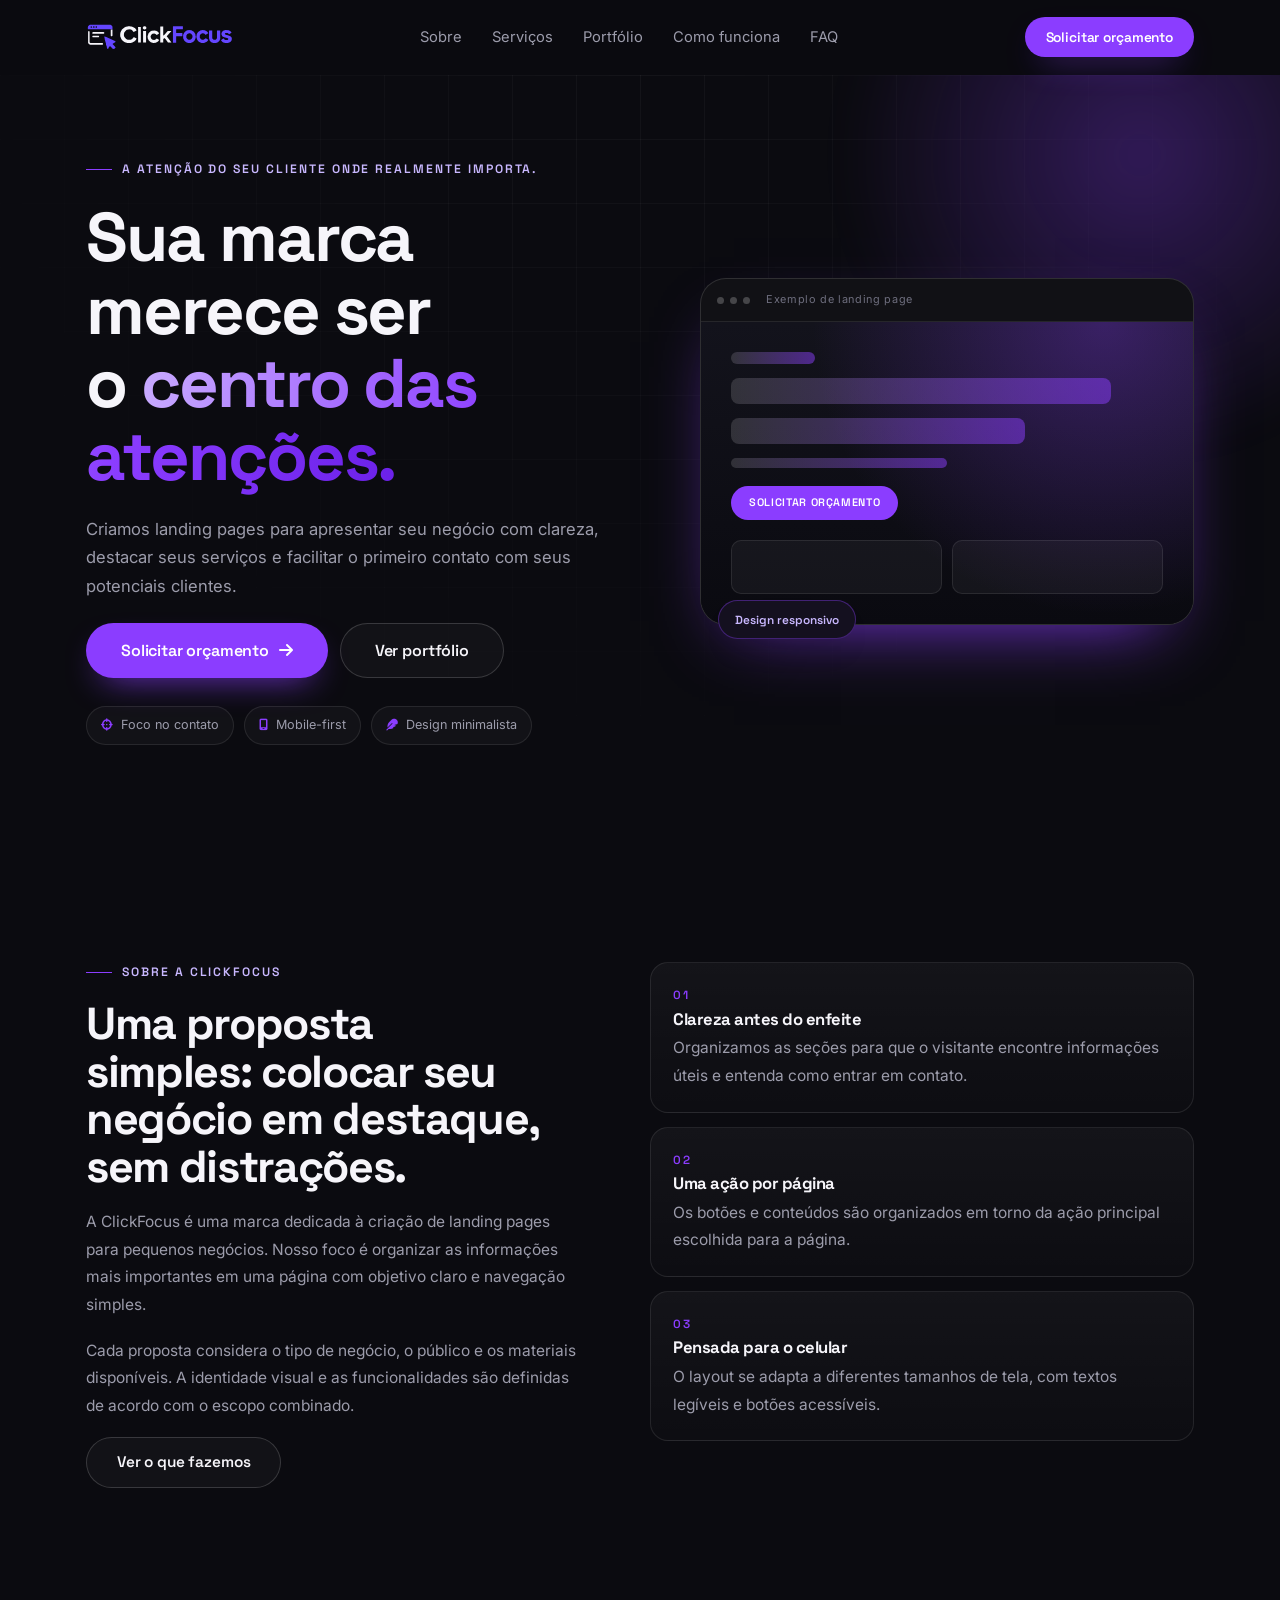
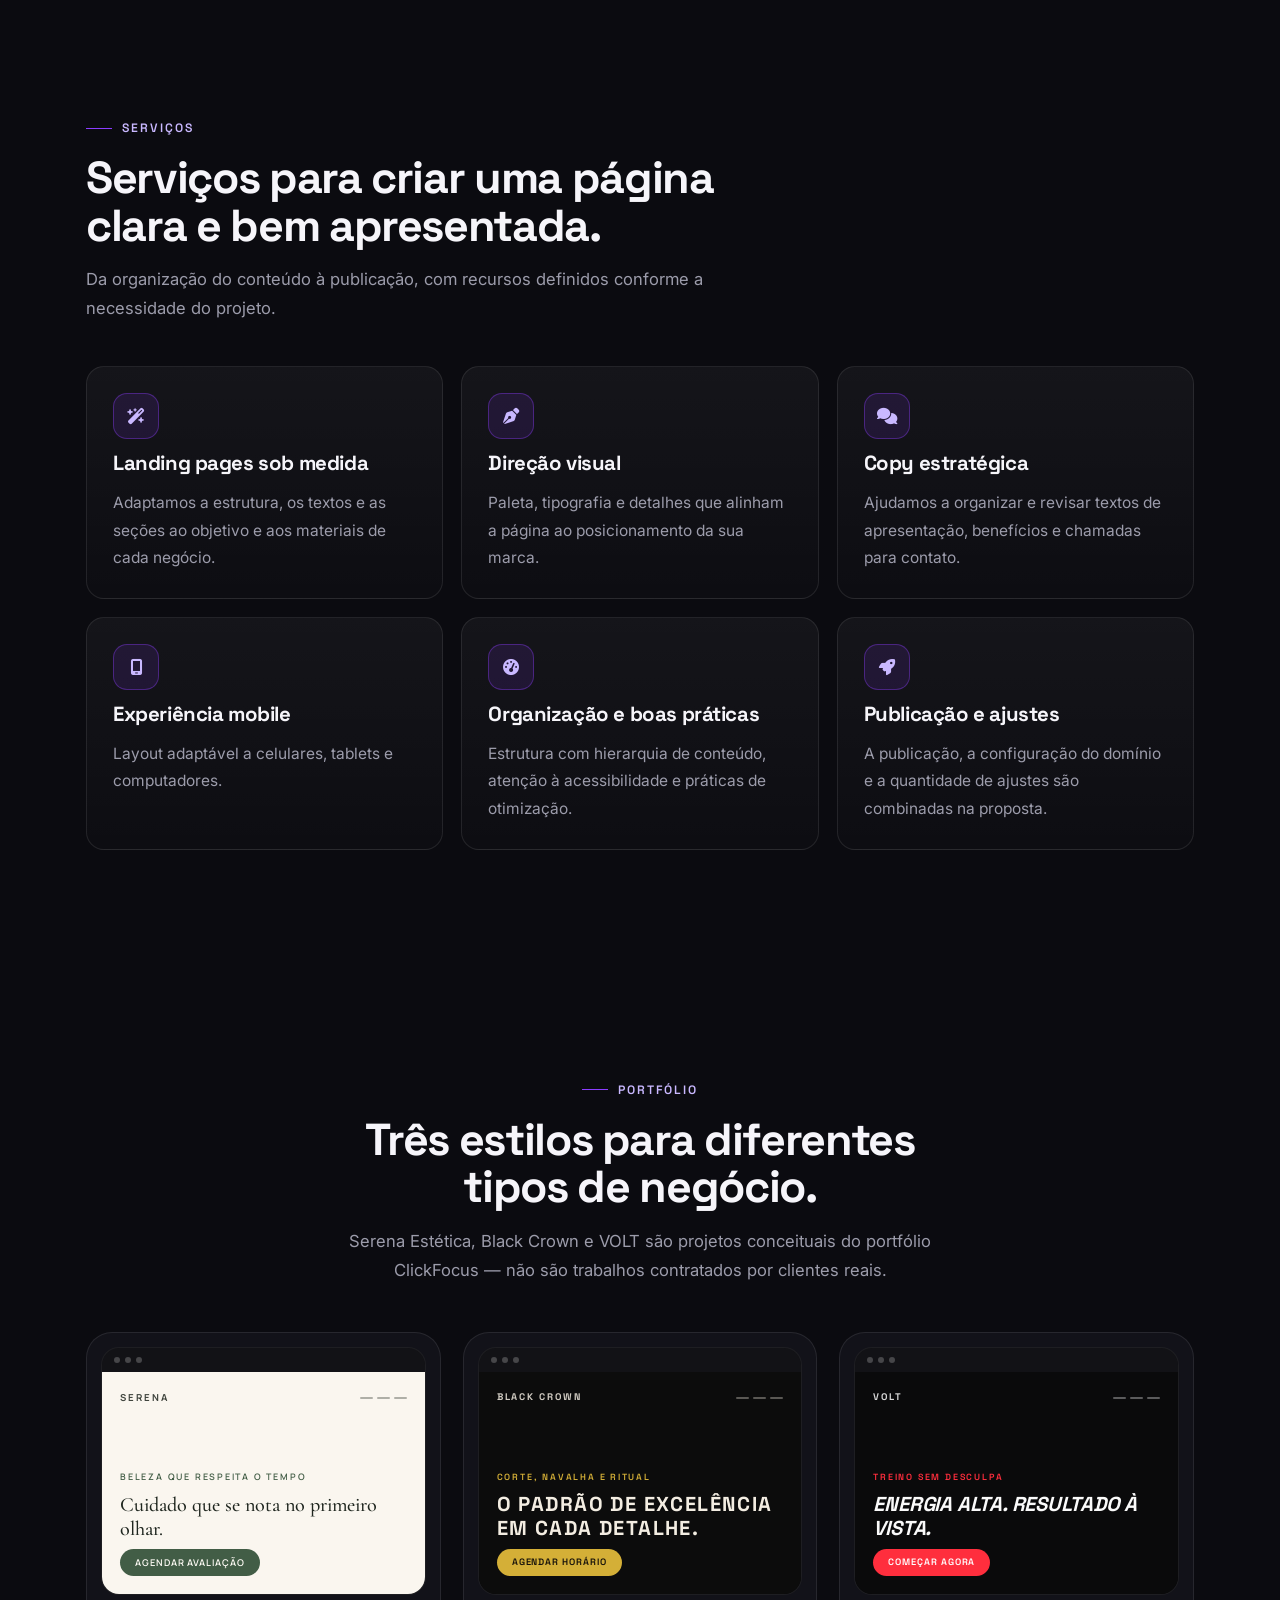
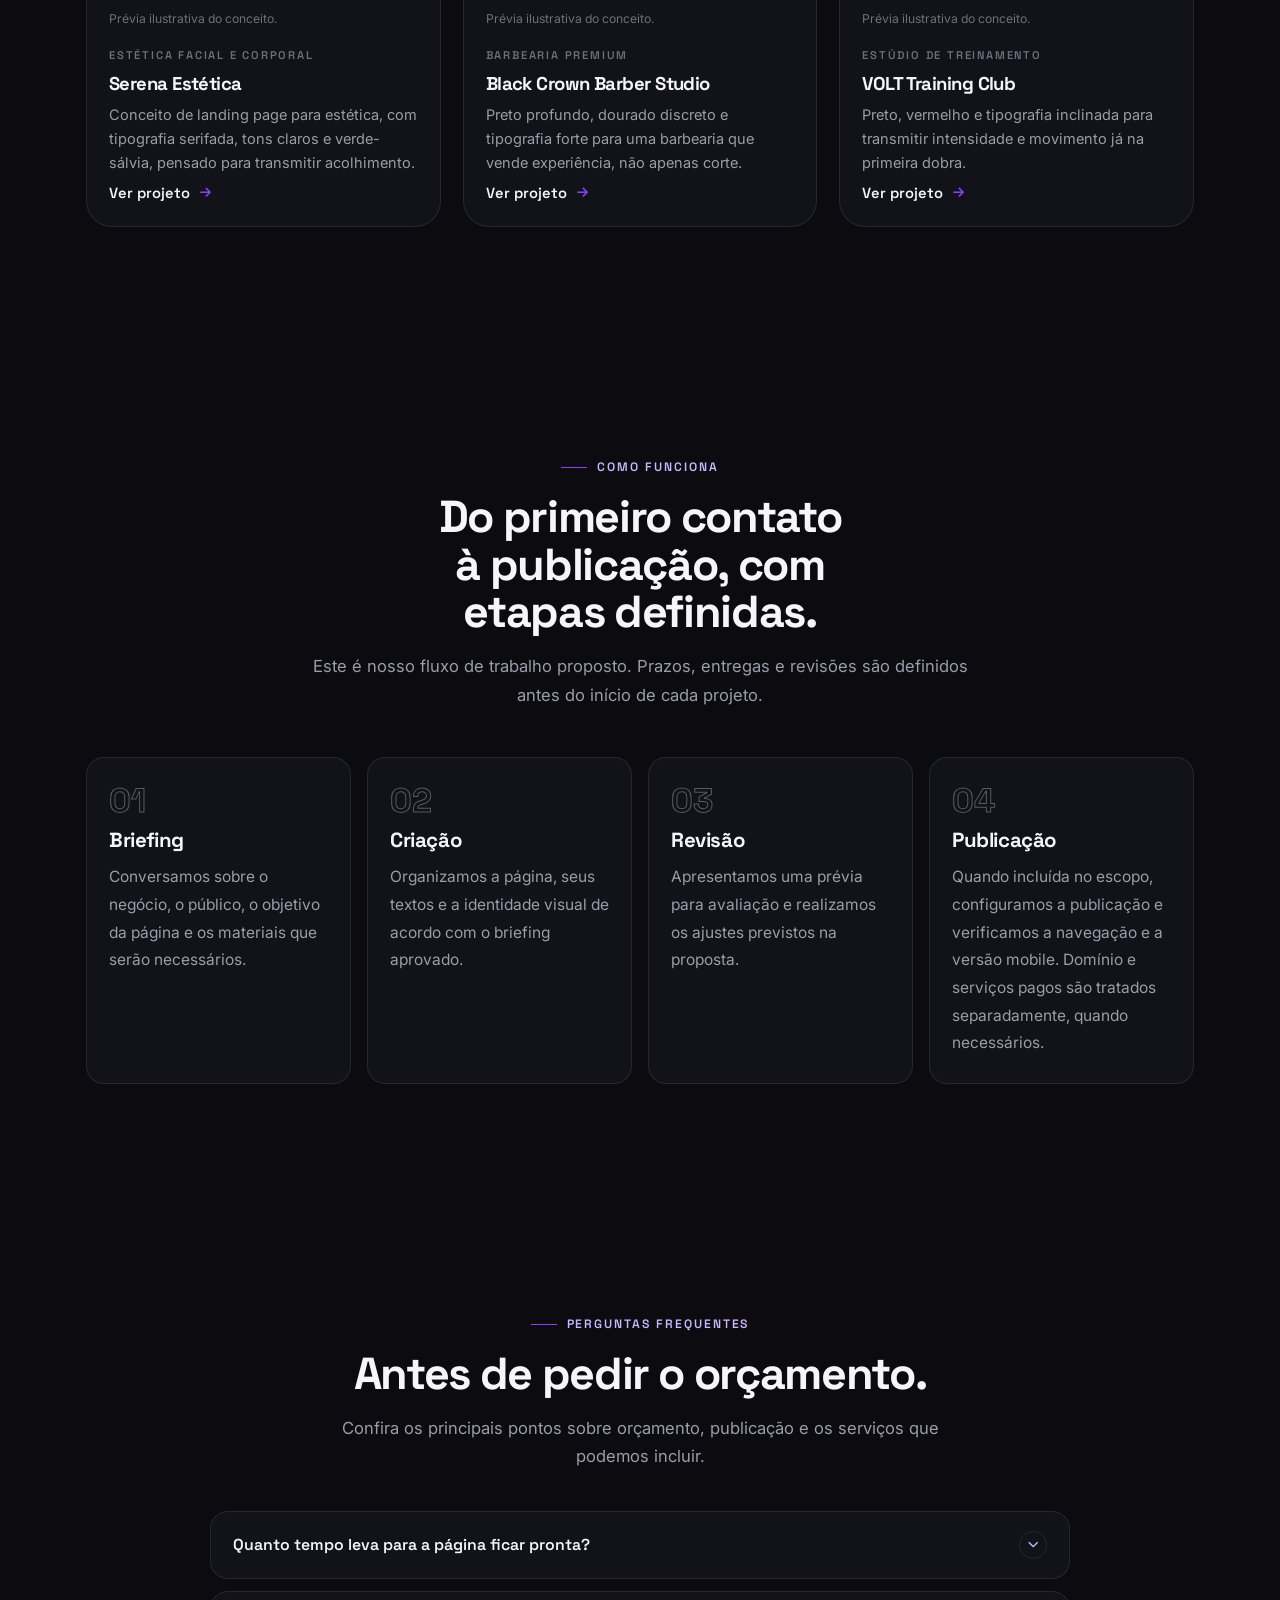
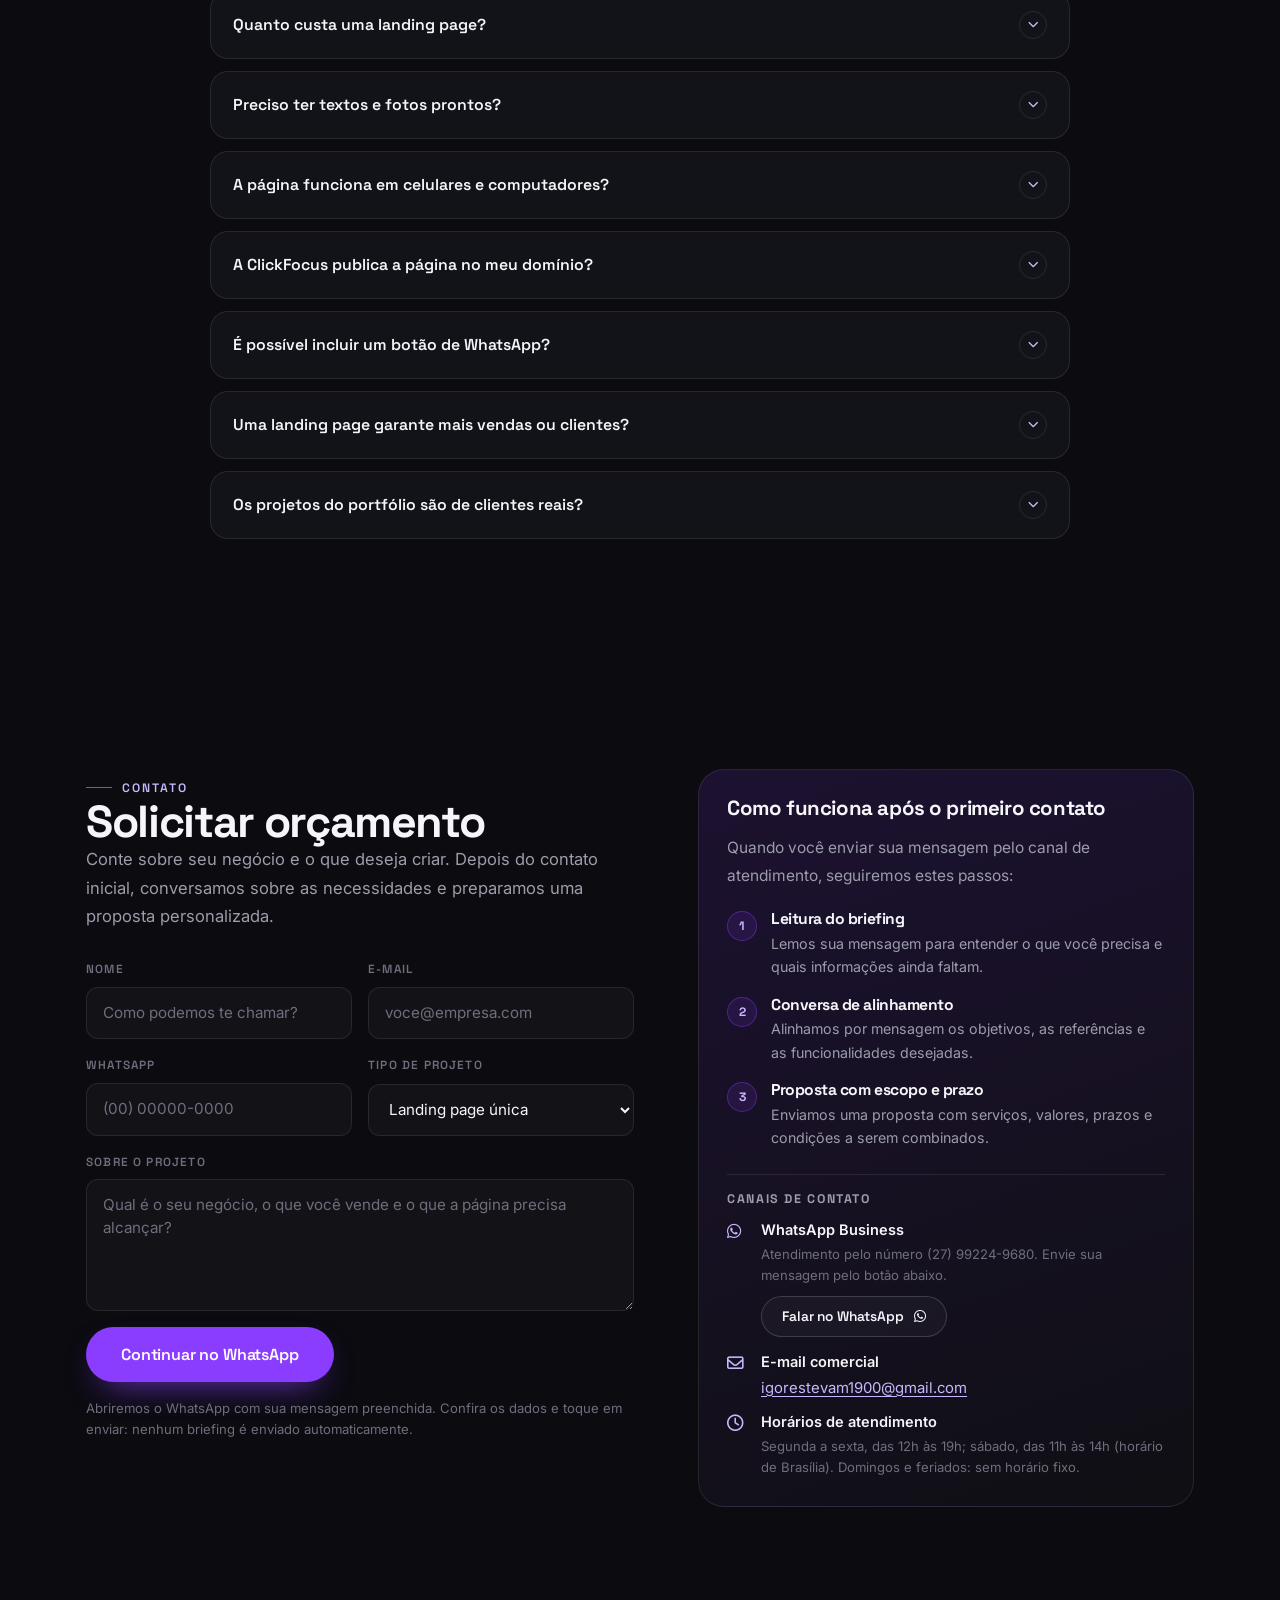
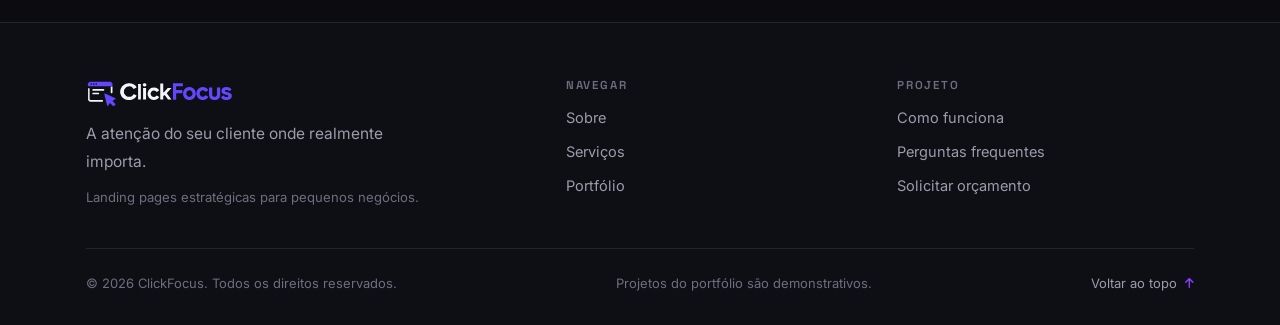
==== index.html @ 842f970b "feat: ativar contatos oficiais e deixar favicon transparente" ====
<!doctype html>
<html lang="pt-BR">
<head><meta charset="utf-8"/><meta content="width=device-width, initial-scale=1.0" name="viewport"/><link href="https://cdnjs.cloudflare.com" rel="preconnect"/>
<!-- Regular Meta Info -->
<title>ClickFocus — landing pages que capturam atenção</title>
<meta content="A ClickFocus cria landing pages para pequenos negócios: estrutura clara, design responsivo e integração de contato conforme o projeto. Conheça nosso portfólio demonstrativo." name="description"/>
<link href="assets/site.css" rel="stylesheet"/><meta content="ClickFocus — landing pages que capturam atenção" property="og:title"/><meta content="Landing pages modernas para pequenos negócios. A atenção do seu cliente onde realmente importa." property="og:description"/><link href="assets/favicon.svg?v=2" rel="icon" type="image/svg+xml"/><link href="https://fonts.googleapis.com/css2?family=Cormorant+Garamond:wght@500;600;700&amp;family=Inter:wght@400;500;600;700&amp;family=Manrope:wght@400;500;600&amp;family=Space+Grotesk:wght@500;600;700&amp;display=swap" rel="stylesheet"/><link href="https://cdnjs.cloudflare.com/ajax/libs/font-awesome/6.7.2/css/all.min.css" rel="stylesheet"/></head>
<body>
<header class="cf-header" id="site-header">
<div class="cf-container cf-header__inner">
<a aria-label="ClickFocus — ir para o início" class="cf-logo" href="#top">
<img class="cf-logo__image" src="assets/clickfocus-logo-dark.svg" alt="ClickFocus" width="206" height="40" decoding="async"/>
</a>
<nav aria-label="Navegação principal" class="cf-nav">
<a class="cf-nav__link" href="#sobre">Sobre</a>
<a class="cf-nav__link" href="#servicos">Serviços</a>
<a class="cf-nav__link" href="#portfolio">Portfólio</a>
<a class="cf-nav__link" href="#processo">Como funciona</a>
<a class="cf-nav__link" href="#faq">FAQ</a>
</nav>
<div class="cf-header__actions">
<a class="cf-btn cf-btn--primary cf-btn--sm cf-header__cta" href="#contato">Solicitar orçamento</a>
<button aria-controls="mobile-menu" aria-expanded="false" aria-label="Abrir menu" class="cf-burger" id="menu-toggle" type="button">
<span></span>
<span></span>
</button>
</div>
</div>
<div class="cf-mobile-menu" id="mobile-menu">
<nav aria-label="Navegação mobile" class="cf-container cf-mobile-menu__inner">
<a class="cf-mobile-menu__link" href="#sobre">Sobre</a>
<a class="cf-mobile-menu__link" href="#servicos">Serviços</a>
<a class="cf-mobile-menu__link" href="#portfolio">Portfólio</a>
<a class="cf-mobile-menu__link" href="#processo">Como funciona</a>
<a class="cf-mobile-menu__link" href="#faq">Perguntas frequentes</a>
<a class="cf-mobile-menu__link" href="#contato">Contato</a>
<a class="cf-btn cf-btn--primary" href="#contato">Solicitar orçamento</a>
</nav>
</div>
</header>
<main id="top">
<section aria-labelledby="hero-title" class="cf-hero">
<span aria-hidden="true" class="cf-hero__glow"></span>
<div class="cf-container cf-hero__grid">
<div class="cf-hero__copy">
<p class="cf-eyebrow reveal">A atenção do seu cliente onde realmente importa.</p>
<h1 class="cf-h1 reveal" id="hero-title">Sua marca merece ser o <span class="cf-gradient-text">centro das atenções.</span></h1>
<p class="cf-lead reveal">Criamos landing pages para apresentar seu negócio com clareza, destacar seus serviços e facilitar o primeiro contato com seus potenciais clientes.</p>
<div class="cf-hero__actions reveal">
<a class="cf-btn cf-btn--primary cf-btn--lg" href="#contato">Solicitar orçamento <i aria-hidden="true" class="fa-solid fa-arrow-right"></i></a>
<a class="cf-btn cf-btn--ghost cf-btn--lg" href="#portfolio">Ver portfólio</a>
</div>
<ul class="cf-hero__tags reveal">
<li class="cf-tag"><i aria-hidden="true" class="fa-solid fa-crosshairs"></i><span>Foco no contato</span></li>
<li class="cf-tag"><i aria-hidden="true" class="fa-solid fa-mobile-screen"></i><span>Mobile-first</span></li>
<li class="cf-tag"><i aria-hidden="true" class="fa-solid fa-feather"></i><span>Design minimalista</span></li>
</ul>
</div>
<div aria-hidden="true" class="cf-showcase reveal">
<div class="cf-showcase__frame">
<div class="cf-showcase__top">
<span></span><span></span><span></span>
<em>Exemplo de landing page</em>
</div>
<div class="cf-showcase__screen">
<div class="cf-skel cf-skel--brand"></div>
<div class="cf-skel cf-skel--xl"></div>
<div class="cf-skel cf-skel--lg"></div>
<div class="cf-skel cf-skel--md"></div>
<div class="cf-showcase__pill">Solicitar orçamento</div>
<div class="cf-showcase__row">
<div class="cf-showcase__tile"></div>
<div class="cf-showcase__tile"></div>
</div>
</div>
</div>
<span class="cf-showcase__tag">Design responsivo</span>
</div>
</div>
</section>
<section aria-labelledby="sobre-title" class="cf-section" id="sobre">
<div class="cf-container cf-about">
<div class="cf-about__intro">
<p class="cf-eyebrow reveal">Sobre a ClickFocus</p>
<h2 class="cf-h2 reveal" id="sobre-title">Uma proposta simples: colocar seu negócio em destaque, sem distrações.</h2>
<p class="cf-text reveal">A ClickFocus é uma marca dedicada à criação de landing pages para pequenos negócios. Nosso foco é organizar as informações mais importantes em uma página com objetivo claro e navegação simples.</p>
<p class="cf-text reveal">Cada proposta considera o tipo de negócio, o público e os materiais disponíveis. A identidade visual e as funcionalidades são definidas de acordo com o escopo combinado.</p>
<a class="cf-btn cf-btn--ghost reveal" href="#servicos">Ver o que fazemos</a>
</div>
<div class="cf-about__principles">
<article class="cf-principle reveal">
<span class="cf-principle__num">01</span>
<h3>Clareza antes do enfeite</h3>
<p class="cf-text">Organizamos as seções para que o visitante encontre informações úteis e entenda como entrar em contato.</p>
</article>
<article class="cf-principle reveal">
<span class="cf-principle__num">02</span>
<h3>Uma ação por página</h3>
<p class="cf-text">Os botões e conteúdos são organizados em torno da ação principal escolhida para a página.</p>
</article>
<article class="cf-principle reveal">
<span class="cf-principle__num">03</span>
<h3>Pensada para o celular</h3>
<p class="cf-text">O layout se adapta a diferentes tamanhos de tela, com textos legíveis e botões acessíveis.</p>
</article>
</div>
</div>
</section>
<section aria-labelledby="servicos-title" class="cf-section" id="servicos">
<div class="cf-container">
<div class="cf-section__head">
<p class="cf-eyebrow reveal">Serviços</p>
<h2 class="cf-h2 reveal" id="servicos-title">Serviços para criar uma página clara e bem apresentada.</h2>
<p class="cf-lead reveal">Da organização do conteúdo à publicação, com recursos definidos conforme a necessidade do projeto.</p>
</div>
<div class="cf-services">
<article class="cf-card reveal">
<span class="cf-service__icon"><i aria-hidden="true" class="fa-solid fa-wand-magic-sparkles"></i></span>
<h3 class="cf-h3">Landing pages sob medida</h3>
<p class="cf-text">Adaptamos a estrutura, os textos e as seções ao objetivo e aos materiais de cada negócio.</p>
</article>
<article class="cf-card reveal">
<span class="cf-service__icon"><i aria-hidden="true" class="fa-solid fa-pen-nib"></i></span>
<h3 class="cf-h3">Direção visual</h3>
<p class="cf-text">Paleta, tipografia e detalhes que alinham a página ao posicionamento da sua marca.</p>
</article>
<article class="cf-card reveal">
<span class="cf-service__icon"><i aria-hidden="true" class="fa-solid fa-comments"></i></span>
<h3 class="cf-h3">Copy estratégica</h3>
<p class="cf-text">Ajudamos a organizar e revisar textos de apresentação, benefícios e chamadas para contato.</p>
</article>
<article class="cf-card reveal">
<span class="cf-service__icon"><i aria-hidden="true" class="fa-solid fa-mobile-screen"></i></span>
<h3 class="cf-h3">Experiência mobile</h3>
<p class="cf-text">Layout adaptável a celulares, tablets e computadores.</p>
</article>
<article class="cf-card reveal">
<span class="cf-service__icon"><i aria-hidden="true" class="fa-solid fa-gauge-high"></i></span>
<h3 class="cf-h3">Organização e boas práticas</h3>
<p class="cf-text">Estrutura com hierarquia de conteúdo, atenção à acessibilidade e práticas de otimização.</p>
</article>
<article class="cf-card reveal">
<span class="cf-service__icon"><i aria-hidden="true" class="fa-solid fa-rocket"></i></span>
<h3 class="cf-h3">Publicação e ajustes</h3>
<p class="cf-text">A publicação, a configuração do domínio e a quantidade de ajustes são combinadas na proposta.</p>
</article>
</div>
</div>
</section>
<section aria-labelledby="portfolio-title" class="cf-section" id="portfolio">
<div class="cf-container">
<div class="cf-section__head cf-section__head--center">
<p class="cf-eyebrow reveal">Portfólio</p>
<h2 class="cf-h2 reveal" id="portfolio-title">Três estilos para diferentes tipos de negócio.</h2>
<p class="cf-lead reveal">Serena Estética, Black Crown e VOLT são projetos conceituais do portfólio ClickFocus — não são trabalhos contratados por clientes reais.</p>
</div>
<div class="cf-works">
<article class="cf-work reveal" style="transition-delay: 0ms">
<div class="cf-work__frame">
<div class="cf-work__bar"><span></span><span></span><span></span></div>
<div class="cf-work__screen cf-mock cf-mock--serena">
<div class="cf-mock__top">
<span class="cf-mock__brand">Serena</span>
<span class="cf-mock__nav"><i></i><i></i><i></i></span>
</div>
<div class="cf-mock__body">
<p class="cf-mock__kicker">Beleza que respeita o tempo</p>
<p class="cf-mock__headline">Cuidado que se nota no primeiro olhar.</p>
<span class="cf-mock__cta">Agendar avaliação</span>
</div>
</div>
</div><p class="cf-small cf-preview-note">Prévia ilustrativa do conceito.</p>
<div class="cf-work__body">
<p class="cf-work__tag">Estética facial e corporal</p>
<h3 class="cf-work__title">Serena Estética</h3>
<p class="cf-work__desc">Conceito de landing page para estética, com tipografia serifada, tons claros e verde-sálvia, pensado para transmitir acolhimento.</p>
<button aria-haspopup="dialog" class="cf-link-btn" data-project="serena" type="button">
                        Ver projeto <i aria-hidden="true" class="fa-solid fa-arrow-right"></i>
</button>
</div>
</article>
<article class="cf-work reveal" style="transition-delay: 90ms">
<div class="cf-work__frame">
<div class="cf-work__bar"><span></span><span></span><span></span></div>
<div class="cf-work__screen cf-mock cf-mock--crown">
<div class="cf-mock__top">
<span class="cf-mock__brand">Black Crown</span>
<span class="cf-mock__nav"><i></i><i></i><i></i></span>
</div>
<div class="cf-mock__body">
<p class="cf-mock__kicker">Corte, navalha e ritual</p>
<p class="cf-mock__headline">O padrão de excelência em cada detalhe.</p>
<span class="cf-mock__cta">Agendar horário</span>
</div>
</div>
</div><p class="cf-small cf-preview-note">Prévia ilustrativa do conceito.</p>
<div class="cf-work__body">
<p class="cf-work__tag">Barbearia premium</p>
<h3 class="cf-work__title">Black Crown Barber Studio</h3>
<p class="cf-work__desc">Preto profundo, dourado discreto e tipografia forte para uma barbearia que vende experiência, não apenas corte.</p>
<button aria-haspopup="dialog" class="cf-link-btn" data-project="black-crown" type="button">
                        Ver projeto <i aria-hidden="true" class="fa-solid fa-arrow-right"></i>
</button>
</div>
</article>
<article class="cf-work reveal" style="transition-delay: 180ms">
<div class="cf-work__frame">
<div class="cf-work__bar"><span></span><span></span><span></span></div>
<div class="cf-work__screen cf-mock cf-mock--volt">
<div class="cf-mock__top">
<span class="cf-mock__brand">VOLT</span>
<span class="cf-mock__nav"><i></i><i></i><i></i></span>
</div>
<div class="cf-mock__body">
<p class="cf-mock__kicker">Treino sem desculpa</p>
<p class="cf-mock__headline">Energia alta. Resultado à vista.</p>
<span class="cf-mock__cta">Começar agora</span>
</div>
</div>
</div><p class="cf-small cf-preview-note">Prévia ilustrativa do conceito.</p>
<div class="cf-work__body">
<p class="cf-work__tag">Estúdio de treinamento</p>
<h3 class="cf-work__title">VOLT Training Club</h3>
<p class="cf-work__desc">Preto, vermelho e tipografia inclinada para transmitir intensidade e movimento já na primeira dobra.</p>
<button aria-haspopup="dialog" class="cf-link-btn" data-project="volt" type="button">
                        Ver projeto <i aria-hidden="true" class="fa-solid fa-arrow-right"></i>
</button>
</div>
</article>
</div>
</div>
</section>
<div aria-hidden="true" aria-labelledby="project-title-serena" aria-modal="true" class="cf-modal" id="project-serena" role="dialog">
<div class="cf-modal__dialog">
<button aria-label="Fechar projeto" class="cf-modal__close" type="button"><i aria-hidden="true" class="fa-solid fa-xmark"></i></button>
<div class="cf-modal__grid">
<div class="cf-modal__preview">
<div class="cf-work__frame">
<div class="cf-work__bar"><span></span><span></span><span></span></div>
<div class="cf-work__screen cf-mock cf-mock--serena">
<div class="cf-mock__top">
<span class="cf-mock__brand">Serena</span>
<span class="cf-mock__nav"><i></i><i></i><i></i></span>
</div>
<div class="cf-mock__body">
<p class="cf-mock__kicker">Beleza que respeita o tempo</p>
<p class="cf-mock__headline">Cuidado que se nota no primeiro olhar.</p>
<span class="cf-mock__cta">Agendar avaliação</span>
</div>
</div>
</div><p class="cf-small">Representação ilustrativa. Acesse o site demonstrativo pelo link ao lado.</p>
<div class="cf-swatches"><span aria-label="Marfim" class="cf-swatch" role="img" style="background: oklch(0.985 0.008 85)" title="Marfim"></span><span aria-label="Areia" class="cf-swatch" role="img" style="background: oklch(0.935 0.025 78)" title="Areia"></span><span aria-label="Verde-sálvia" class="cf-swatch" role="img" style="background: oklch(0.66 0.045 145)" title="Verde-sálvia"></span><span aria-label="Verde profundo" class="cf-swatch" role="img" style="background: oklch(0.45 0.05 148)" title="Verde profundo"></span><span aria-label="Dourado" class="cf-swatch" role="img" style="background: oklch(0.76 0.09 82)" title="Dourado"></span></div>
<p class="cf-small">Paleta do conceito visual demonstrativo.</p>
</div>
<div class="cf-modal__info">
<p class="cf-work__tag">Estética facial e corporal</p>
<h3 class="cf-h3" id="project-title-serena">Serena Estética</h3>
<p class="cf-text">Conceito de landing page para estética, com tipografia serifada, tons claros e verde-sálvia, pensado para transmitir acolhimento.</p>
<h4 class="cf-modal__label">Objetivo do conceito</h4>
<p class="cf-text">Criar uma experiência visual acolhedora para apresentar tratamentos e facilitar a navegação em uma clínica de estética fictícia.</p>
<h4 class="cf-modal__label">Direção visual</h4>
<p class="cf-text">Marfim, areia, verde-sálvia e detalhes dourados, com títulos em Cormorant Garamond e botões demonstrativos de contato.</p>
<h4 class="cf-modal__label">Elementos da demonstração</h4>
<ul class="cf-deliverables">
<li><i aria-hidden="true" class="fa-solid fa-check"></i><span>Estrutura de seções e hierarquia</span></li>
<li><i aria-hidden="true" class="fa-solid fa-check"></i><span>Direção visual e paleta</span></li>
<li><i aria-hidden="true" class="fa-solid fa-check"></i><span>Textos de apresentação</span></li>
<li><i aria-hidden="true" class="fa-solid fa-check"></i><span>Chamada demonstrativa para avaliação</span></li>
<li><i aria-hidden="true" class="fa-solid fa-check"></i><span>Versão mobile completa</span></li>
</ul>
<a class="cf-btn cf-btn--ghost cf-modal__cta cf-project-live" href="https://serena-glow-appointments.vercel.app/" rel="noopener noreferrer" target="_blank">Visitar site publicado ↗</a><a class="cf-btn cf-btn--primary cf-modal__cta" data-close-modal="" href="#contato">Quero algo assim</a>
</div>
</div>
</div>
</div>
<div aria-hidden="true" aria-labelledby="project-title-black-crown" aria-modal="true" class="cf-modal" id="project-black-crown" role="dialog">
<div class="cf-modal__dialog">
<button aria-label="Fechar projeto" class="cf-modal__close" type="button"><i aria-hidden="true" class="fa-solid fa-xmark"></i></button>
<div class="cf-modal__grid">
<div class="cf-modal__preview">
<div class="cf-work__frame">
<div class="cf-work__bar"><span></span><span></span><span></span></div>
<div class="cf-work__screen cf-mock cf-mock--crown">
<div class="cf-mock__top">
<span class="cf-mock__brand">Black Crown</span>
<span class="cf-mock__nav"><i></i><i></i><i></i></span>
</div>
<div class="cf-mock__body">
<p class="cf-mock__kicker">Corte, navalha e ritual</p>
<p class="cf-mock__headline">O padrão de excelência em cada detalhe.</p>
<span class="cf-mock__cta">Agendar horário</span>
</div>
</div>
</div><p class="cf-small">Representação ilustrativa. Acesse o site demonstrativo pelo link ao lado.</p>
<div class="cf-swatches">
<span aria-hidden="true" class="cf-swatch" style="background: #0C0C0C"></span>
<span aria-hidden="true" class="cf-swatch" style="background: #D4AF37"></span>
<span aria-hidden="true" class="cf-swatch" style="background: #F3EDE2"></span>
</div>
<p class="cf-small">Paleta do conceito visual demonstrativo.</p>
</div>
<div class="cf-modal__info">
<p class="cf-work__tag">Barbearia premium</p>
<h3 class="cf-h3" id="project-title-black-crown">Black Crown Barber Studio</h3>
<p class="cf-text">Preto profundo, dourado discreto e tipografia forte para uma barbearia que vende experiência, não apenas corte.</p>
<h4 class="cf-modal__label">Objetivo do conceito</h4>
<p class="cf-text">Explorar uma identidade visual premium para uma barbearia conceitual, com foco na apresentação de serviços e na organização da navegação.</p>
<h4 class="cf-modal__label">Direção visual</h4>
<p class="cf-text">Preto e dourado, títulos de alto contraste e uma apresentação inspirada no posicionamento de uma barbearia premium.</p>
<h4 class="cf-modal__label">Elementos da demonstração</h4>
<ul class="cf-deliverables">
<li><i aria-hidden="true" class="fa-solid fa-check"></i><span>Estrutura de posicionamento premium</span></li>
<li><i aria-hidden="true" class="fa-solid fa-check"></i><span>Direção visual preto e dourado</span></li>
<li><i aria-hidden="true" class="fa-solid fa-check"></i><span>Textos de serviços e rituais</span></li>
<li><i aria-hidden="true" class="fa-solid fa-check"></i><span>Chamada demonstrativa para agendamento</span></li>
<li><i aria-hidden="true" class="fa-solid fa-check"></i><span>Versão mobile completa</span></li>
</ul>
<a class="cf-btn cf-btn--ghost cf-modal__cta cf-project-live" href="https://black-crown-ten.vercel.app/" rel="noopener noreferrer" target="_blank">Visitar site publicado ↗</a><a class="cf-btn cf-btn--primary cf-modal__cta" data-close-modal="" href="#contato">Quero algo assim</a>
</div>
</div>
</div>
</div>
<div aria-hidden="true" aria-labelledby="project-title-volt" aria-modal="true" class="cf-modal" id="project-volt" role="dialog">
<div class="cf-modal__dialog">
<button aria-label="Fechar projeto" class="cf-modal__close" type="button"><i aria-hidden="true" class="fa-solid fa-xmark"></i></button>
<div class="cf-modal__grid">
<div class="cf-modal__preview">
<div class="cf-work__frame">
<div class="cf-work__bar"><span></span><span></span><span></span></div>
<div class="cf-work__screen cf-mock cf-mock--volt">
<div class="cf-mock__top">
<span class="cf-mock__brand">VOLT</span>
<span class="cf-mock__nav"><i></i><i></i><i></i></span>
</div>
<div class="cf-mock__body">
<p class="cf-mock__kicker">Treino sem desculpa</p>
<p class="cf-mock__headline">Energia alta. Resultado à vista.</p>
<span class="cf-mock__cta">Começar agora</span>
</div>
</div>
</div><p class="cf-small">Representação ilustrativa. Acesse o site demonstrativo pelo link ao lado.</p>
<div class="cf-swatches">
<span aria-hidden="true" class="cf-swatch" style="background: #0A0A0B"></span>
<span aria-hidden="true" class="cf-swatch" style="background: #FF2E3D"></span>
<span aria-hidden="true" class="cf-swatch" style="background: #FAFAFA"></span>
</div>
<p class="cf-small">Paleta do conceito visual demonstrativo.</p>
</div>
<div class="cf-modal__info">
<p class="cf-work__tag">Estúdio de treinamento</p>
<h3 class="cf-h3" id="project-title-volt">VOLT Training Club</h3>
<p class="cf-text">Preto, vermelho e tipografia inclinada para transmitir intensidade e movimento já na primeira dobra.</p>
<h4 class="cf-modal__label">Objetivo do conceito</h4>
<p class="cf-text">Representar visualmente a energia de um estúdio de treinamento fictício e destacar informações sobre modalidades e aulas experimentais.</p>
<h4 class="cf-modal__label">Direção visual</h4>
<p class="cf-text">Vermelho vibrante sobre preto, contraste forte e elementos visuais que reforçam a proposta esportiva do conceito.</p>
<h4 class="cf-modal__label">Elementos da demonstração</h4>
<ul class="cf-deliverables">
<li><i aria-hidden="true" class="fa-solid fa-check"></i><span>Estrutura orientada a captação</span></li>
<li><i aria-hidden="true" class="fa-solid fa-check"></i><span>Direção visual preto e vermelho</span></li>
<li><i aria-hidden="true" class="fa-solid fa-check"></i><span>Textos de modalidades</span></li>
<li><i aria-hidden="true" class="fa-solid fa-check"></i><span>Chamada demonstrativa para aula experimental</span></li>
<li><i aria-hidden="true" class="fa-solid fa-check"></i><span>Versão mobile completa</span></li>
</ul>
<a class="cf-btn cf-btn--ghost cf-modal__cta cf-project-live" href="https://volt-training-club.vercel.app/" rel="noopener noreferrer" target="_blank">Visitar site publicado ↗</a><a class="cf-btn cf-btn--primary cf-modal__cta" data-close-modal="" href="#contato">Quero algo assim</a>
</div>
</div>
</div>
</div>
<section aria-labelledby="processo-title" class="cf-section" id="processo">
<div class="cf-container">
<div class="cf-section__head cf-section__head--center">
<p class="cf-eyebrow reveal">Como funciona</p>
<h2 class="cf-h2 reveal" id="processo-title">Do primeiro contato à publicação, com etapas definidas.</h2>
<p class="cf-lead reveal">Este é nosso fluxo de trabalho proposto. Prazos, entregas e revisões são definidos antes do início de cada projeto.</p>
</div>
<div class="cf-process">
<article class="cf-process__card reveal">
<span aria-hidden="true" class="cf-process__num">01</span>
<h3 class="cf-h3">Briefing</h3>
<p class="cf-text">Conversamos sobre o negócio, o público, o objetivo da página e os materiais que serão necessários.</p>
</article>
<article class="cf-process__card reveal">
<span aria-hidden="true" class="cf-process__num">02</span>
<h3 class="cf-h3">Criação</h3>
<p class="cf-text">Organizamos a página, seus textos e a identidade visual de acordo com o briefing aprovado.</p>
</article>
<article class="cf-process__card reveal">
<span aria-hidden="true" class="cf-process__num">03</span>
<h3 class="cf-h3">Revisão</h3>
<p class="cf-text">Apresentamos uma prévia para avaliação e realizamos os ajustes previstos na proposta.</p>
</article>
<article class="cf-process__card reveal">
<span aria-hidden="true" class="cf-process__num">04</span>
<h3 class="cf-h3">Publicação</h3>
<p class="cf-text">Quando incluída no escopo, configuramos a publicação e verificamos a navegação e a versão mobile. Domínio e serviços pagos são tratados separadamente, quando necessários.</p>
</article>
</div>
</div>
</section>
<section aria-labelledby="faq-title" class="cf-section" id="faq">
<div class="cf-container">
<div class="cf-section__head cf-section__head--center">
<p class="cf-eyebrow reveal">Perguntas frequentes</p>
<h2 class="cf-h2 reveal" id="faq-title">Antes de pedir o orçamento.</h2>
<p class="cf-lead reveal">Confira os principais pontos sobre orçamento, publicação e os serviços que podemos incluir.</p>
</div>
<div class="cf-faq"><div class="cf-faq__item reveal"><button aria-controls="faq-panel-1" aria-expanded="false" class="cf-faq__trigger" id="faq-trigger-1" type="button"><span>Quanto tempo leva para a página ficar pronta?</span><span aria-hidden="true" class="cf-faq__icon"><i class="fa-solid fa-chevron-down"></i></span></button><div aria-labelledby="faq-trigger-1" class="cf-faq__panel" hidden="" id="faq-panel-1" role="region">O prazo depende da complexidade da página, dos materiais disponíveis e do processo de aprovação. Você recebe uma previsão de entrega na proposta, antes do início do trabalho.</div></div><div class="cf-faq__item reveal"><button aria-controls="faq-panel-2" aria-expanded="false" class="cf-faq__trigger" id="faq-trigger-2" type="button"><span>Quanto custa uma landing page?</span><span aria-hidden="true" class="cf-faq__icon"><i class="fa-solid fa-chevron-down"></i></span></button><div aria-labelledby="faq-trigger-2" class="cf-faq__panel" hidden="" id="faq-panel-2" role="region">O valor é definido conforme o escopo: seções, conteúdo, identidade visual e funcionalidades. A proposta informa o serviço contratado e eventuais despesas externas, como domínio, hospedagem ou ferramentas pagas.</div></div><div class="cf-faq__item reveal"><button aria-controls="faq-panel-3" aria-expanded="false" class="cf-faq__trigger" id="faq-trigger-3" type="button"><span>Preciso ter textos e fotos prontos?</span><span aria-hidden="true" class="cf-faq__icon"><i class="fa-solid fa-chevron-down"></i></span></button><div aria-labelledby="faq-trigger-3" class="cf-faq__panel" hidden="" id="faq-panel-3" role="region">Não necessariamente. Podemos ajudar a organizar os textos e orientar a seleção de imagens. Produção de fotos, compra de imagens e criação de logotipo não estão incluídas automaticamente; esses itens precisam constar na proposta.</div></div><div class="cf-faq__item reveal"><button aria-controls="faq-panel-4" aria-expanded="false" class="cf-faq__trigger" id="faq-trigger-4" type="button"><span>A página funciona em celulares e computadores?</span><span aria-hidden="true" class="cf-faq__icon"><i class="fa-solid fa-chevron-down"></i></span></button><div aria-labelledby="faq-trigger-4" class="cf-faq__panel" hidden="" id="faq-panel-4" role="region">Sim, o desenvolvimento contempla layout responsivo, adaptado a diferentes tamanhos de tela. Antes da entrega, conferimos a navegação nos dispositivos e navegadores previstos no escopo.</div></div><div class="cf-faq__item reveal"><button aria-controls="faq-panel-5" aria-expanded="false" class="cf-faq__trigger" id="faq-trigger-5" type="button"><span>A ClickFocus publica a página no meu domínio?</span><span aria-hidden="true" class="cf-faq__icon"><i class="fa-solid fa-chevron-down"></i></span></button><div aria-labelledby="faq-trigger-5" class="cf-faq__panel" hidden="" id="faq-panel-5" role="region">Podemos cuidar da publicação e da configuração do domínio quando esses serviços estiverem previstos no orçamento. Registro e renovação de domínio, hospedagem e outras assinaturas não estão automaticamente incluídos.</div></div><div class="cf-faq__item reveal"><button aria-controls="faq-panel-6" aria-expanded="false" class="cf-faq__trigger" id="faq-trigger-6" type="button"><span>É possível incluir um botão de WhatsApp?</span><span aria-hidden="true" class="cf-faq__icon"><i class="fa-solid fa-chevron-down"></i></span></button><div aria-labelledby="faq-trigger-6" class="cf-faq__panel" hidden="" id="faq-panel-6" role="region">Sim. Podemos adicionar um botão que abre uma conversa no número informado por você. Envio automático de mensagens, agendamento, CRM ou outras automações precisam ser avaliados e contratados à parte.</div></div><div class="cf-faq__item reveal"><button aria-controls="faq-panel-7" aria-expanded="false" class="cf-faq__trigger" id="faq-trigger-7" type="button"><span>Uma landing page garante mais vendas ou clientes?</span><span aria-hidden="true" class="cf-faq__icon"><i class="fa-solid fa-chevron-down"></i></span></button><div aria-labelledby="faq-trigger-7" class="cf-faq__panel" hidden="" id="faq-panel-7" role="region">Não. Uma landing page pode facilitar a apresentação de um negócio e o contato de interessados, mas os resultados dependem também da oferta, do público, da divulgação e de outros fatores. Não garantimos quantidade de visitas, leads ou vendas.</div></div><div class="cf-faq__item reveal"><button aria-controls="faq-panel-8" aria-expanded="false" class="cf-faq__trigger" id="faq-trigger-8" type="button"><span>Os projetos do portfólio são de clientes reais?</span><span aria-hidden="true" class="cf-faq__icon"><i class="fa-solid fa-chevron-down"></i></span></button><div aria-labelledby="faq-trigger-8" class="cf-faq__panel" hidden="" id="faq-panel-8" role="region">Não. Serena Estética, Black Crown Barber Studio e VOLT Training Club são projetos demonstrativos, criados para apresentar diferentes estilos de landing page. Não representam clientes atendidos, resultados comerciais ou depoimentos reais.</div></div></div>
</div>
</section>
<section aria-labelledby="contato-title" class="cf-section" id="contato">
<div class="cf-container cf-contact">
<div>
<p class="cf-eyebrow reveal">Contato</p>
<h2 class="cf-h2 reveal" id="contato-title">Solicitar orçamento</h2>
<p class="cf-lead reveal">Conte sobre seu negócio e o que deseja criar. Depois do contato inicial, conversamos sobre as necessidades e preparamos uma proposta personalizada.</p>
<form class="cf-form reveal" id="contact-form" novalidate="">
<div class="cf-form__row">
<div class="cf-field">
<label class="cf-field__label" for="cf-name">Nome</label>
<input autocomplete="name" class="cf-input" id="cf-name" name="name" placeholder="Como podemos te chamar?" required="" type="text"/>
</div>
<div class="cf-field">
<label class="cf-field__label" for="cf-email">E-mail</label>
<input autocomplete="email" class="cf-input" id="cf-email" name="email" placeholder="voce@empresa.com" required="" type="email"/>
</div>
</div>
<div class="cf-form__row">
<div class="cf-field">
<label class="cf-field__label" for="cf-phone">WhatsApp</label>
<input autocomplete="tel" class="cf-input" id="cf-phone" name="phone" placeholder="(00) 00000-0000" type="tel"/>
</div>
<div class="cf-field">
<label class="cf-field__label" for="cf-type">Tipo de projeto</label>
<select class="cf-select" id="cf-type" name="projectType">
<option value="Landing page única">Landing page única</option>
<option value="Landing page + direção visual">Landing page + direção visual</option>
<option value="Página de vendas">Página de vendas</option>
<option value="Redesign de página existente">Redesign de página existente</option>
<option value="Outro">Outro</option>
</select>
</div>
</div>
<div class="cf-field">
<label class="cf-field__label" for="cf-message">Sobre o projeto</label>
<textarea class="cf-textarea" id="cf-message" name="message" placeholder="Qual é o seu negócio, o que você vende e o que a página precisa alcançar?" required=""></textarea>
</div>
<div aria-live="polite" class="cf-form__feedback" id="contact-feedback" role="status"></div>
<button class="cf-btn cf-btn--primary cf-btn--lg" id="contact-submit" type="submit">Copiar meu briefing</button>
<p class="cf-small">O canal de atendimento está sendo preparado. Por enquanto, o formulário apenas copia o briefing: nenhuma solicitação é enviada à ClickFocus.</p>
</form>
</div>
<aside aria-labelledby="contato-panel-title" class="cf-panel reveal">
<h3 class="cf-h3" id="contato-panel-title">Como funciona após o primeiro contato</h3>
<p class="cf-text">Quando você enviar sua mensagem pelo canal de atendimento, seguiremos estes passos:</p>
<div class="cf-steps">
<div class="cf-step">
<span class="cf-step__num">1</span>
<div>
<h3>Leitura do briefing</h3>
<p>Lemos sua mensagem para entender o que você precisa e quais informações ainda faltam.</p>
</div>
</div>
<div class="cf-step">
<span class="cf-step__num">2</span>
<div>
<h3>Conversa de alinhamento</h3>
<p>Alinhamos por mensagem os objetivos, as referências e as funcionalidades desejadas.</p>
</div>
</div>
<div class="cf-step">
<span class="cf-step__num">3</span>
<div>
<h3>Proposta com escopo e prazo</h3>
<p>Enviamos uma proposta com serviços, valores, prazos e condições a serem combinados.</p>
</div>
</div>
</div>
<div class="cf-panel__foot" aria-label="Canais de atendimento">
<h4 class="cf-contact__heading">Canais de contato</h4>
<div class="cf-contact__channel"><i class="fa-brands fa-whatsapp" aria-hidden="true"></i><div><strong>WhatsApp Business</strong><p class="cf-small" id="whatsapp-note">Em configuração. O contato será disponibilizado aqui em breve.</p></div></div>
<a class="cf-btn cf-btn--ghost cf-btn--sm" hidden="" id="whatsapp-link" rel="noopener" target="_blank">Falar no WhatsApp <i aria-hidden="true" class="fa-brands fa-whatsapp"></i></a>
<div class="cf-contact__channel"><i class="fa-regular fa-envelope" aria-hidden="true"></i><div><strong>E-mail comercial</strong><p class="cf-small" id="contact-email-note">Em preparação.</p><a class="cf-contact__email" id="contact-email-link" hidden=""></a></div></div>
<div class="cf-contact__channel"><i class="fa-regular fa-clock" aria-hidden="true"></i><div><strong>Horários de atendimento</strong><p class="cf-small" id="contact-hours">Segunda a sexta, das 12h às 19h; sábado, das 11h às 14h (horário de Brasília). Domingos e feriados: sem horário fixo.</p></div></div>
</div>
</aside>
</div>
</section>
</main>
<footer class="cf-footer">
<div class="cf-container">
<div class="cf-footer__inner">
<div class="cf-footer__brand">
<a aria-label="ClickFocus — voltar ao topo" class="cf-logo" href="#top">
<img class="cf-logo__image" src="assets/clickfocus-logo-dark.svg" alt="ClickFocus" width="206" height="40" decoding="async"/>
</a>
<p class="cf-text cf-footer__slogan">A atenção do seu cliente onde realmente importa.</p>
<p class="cf-small">Landing pages estratégicas para pequenos negócios.</p>
</div>
<nav aria-label="Navegação do rodapé" class="cf-footer__col">
<h2 class="cf-footer__title">Navegar</h2>
<div class="cf-footer__links">
<a href="#sobre">Sobre</a>
<a href="#servicos">Serviços</a>
<a href="#portfolio">Portfólio</a>
</div>
</nav>
<nav aria-label="Navegação do rodapé — projeto" class="cf-footer__col">
<h2 class="cf-footer__title">Projeto</h2>
<div class="cf-footer__links">
<a href="#processo">Como funciona</a>
<a href="#faq">Perguntas frequentes</a>
<a href="#contato">Solicitar orçamento</a>
</div>
</nav>
</div>
<div class="cf-footer__bottom">
<p>© 2026 ClickFocus. Todos os direitos reservados.</p>
<p>Projetos do portfólio são demonstrativos.</p>
<a class="cf-footer__top" href="#top">Voltar ao topo <i aria-hidden="true" class="fa-solid fa-arrow-up"></i></a>
</div>
</div>
</footer>
<script defer="True" src="assets/app.js"></script></body>
</html>
---- assets/site.css ----
@import url('./components.css');
/* Identidade visual ClickFocus */
:root{color-scheme:dark;--background-color:#0B0B10;--background-soft:#0E0E15;--surface-color:#121219;--surface-raised:#17171F;--primary-color:#8B3DFF;--primary-hover:#A366FF;--primary-soft:rgba(139,61,255,.12);--primary-line:rgba(139,61,255,.38);--secondary-color:#C9B8FF;--accent-color:#8B3DFF;--text-color:#F6F5FA;--text-muted:#9C9CAB;--text-dim:#6E6E7E;--border-color:rgba(255,255,255,.09);--border-strong:rgba(255,255,255,.16);--font-heading:'Space Grotesk','Inter',sans-serif;--font-body:'Inter',sans-serif;--radius-sm:12px;--radius-md:18px;--radius-lg:26px;--shadow-purple:0 30px 70px -34px rgba(139,61,255,.9)}
*,*::before,*::after{box-sizing:border-box}
[hidden]{display:none!important}
html{background:var(--background-color);scroll-behavior:smooth;scroll-padding-top:96px;-webkit-text-size-adjust:100%}
body{overflow-x:hidden;margin:0;background:var(--background-color);color:var(--text-color);font-family:var(--font-body);font-size:16px;line-height:1.65;-webkit-font-smoothing:antialiased;-moz-osx-font-smoothing:grayscale}
img,svg{display:block;max-width:100%}
::selection{background:rgba(139,61,255,.42);color:#fff}
:focus-visible{outline:2px solid var(--primary-color);outline-offset:3px;border-radius:6px}
h1,h2,h3,h4,h5{margin:0;font-family:var(--font-heading);font-weight:700;letter-spacing:-.03em;line-height:1.06;text-wrap:balance}
p{margin:0}
a{color:inherit;text-decoration:none}
button{font-family:inherit}
.cf-h1{font-size:clamp(2.3rem,5.6vw,4.3rem)}
.cf-h2{font-size:clamp(1.8rem,3.5vw,2.8rem)}
.cf-h3{font-size:clamp(1.12rem,1.6vw,1.32rem);letter-spacing:-.02em}
.cf-lead{font-size:clamp(1rem,1.3vw,1.14rem);line-height:1.72;color:var(--text-muted)}
.cf-text{font-size:.97rem;line-height:1.78;color:var(--text-muted)}
.cf-small{font-size:.82rem;line-height:1.6;color:var(--text-dim)}
.cf-gradient-text{background:linear-gradient(96deg,#C9ACFF 0%,#8B3DFF 56%,#6B21E8 100%);-webkit-background-clip:text;background-clip:text;color:transparent}
.cf-eyebrow{display:inline-flex;align-items:center;gap:10px;font-family:var(--font-heading);font-size:.76rem;font-weight:600;letter-spacing:.16em;text-transform:uppercase;color:var(--secondary-color)}
.cf-eyebrow::before{content:'';width:26px;height:1px;background:var(--primary-color)}
.cf-container{width:100%;max-width:1180px;margin-inline:auto;padding-inline:20px}
@media(min-width:768px){.cf-container{padding-inline:36px}}
.cf-section{position:relative;padding-block:clamp(68px,9vw,116px)}
.cf-section__head{display:grid;gap:16px;max-width:660px}
.cf-section__head--center{margin-inline:auto;text-align:center;justify-items:center}
/* Hero */
.cf-hero{position:relative;overflow:hidden;padding-block:clamp(52px,7vw,84px) clamp(64px,8vw,110px)}
.cf-hero::before{content:'';position:absolute;inset:0;pointer-events:none;background-image:linear-gradient(rgba(255,255,255,.045) 1px,transparent 1px),linear-gradient(90deg,rgba(255,255,255,.045) 1px,transparent 1px);background-size:64px 64px;-webkit-mask-image:radial-gradient(circle at 50% 0%,rgba(0,0,0,.9),transparent 74%);mask-image:radial-gradient(circle at 50% 0%,rgba(0,0,0,.9),transparent 74%)}
.cf-hero__glow{position:absolute;top:-240px;right:-180px;width:640px;height:640px;border-radius:50%;pointer-events:none;background:radial-gradient(circle,rgba(139,61,255,.3),transparent 66%);filter:blur(18px);animation:cf-pulse 10s ease-in-out infinite}
@keyframes cf-pulse{0%,100%{opacity:.75;transform:scale(1)}50%{opacity:1;transform:scale(1.08)}}
.cf-hero__grid{position:relative;display:grid;gap:clamp(44px,6vw,68px);align-items:center}
@media(min-width:1024px){.cf-hero__grid{grid-template-columns:1.05fr .95fr}}
.cf-hero__copy{display:grid;justify-items:start;gap:22px}
.cf-hero__actions{display:flex;flex-wrap:wrap;gap:12px;width:100%}
.cf-hero__actions .cf-btn{width:100%}
@media(min-width:640px){.cf-hero__actions .cf-btn{width:auto}}
.cf-hero__tags{display:flex;flex-wrap:wrap;gap:10px;margin:6px 0 0;padding:0;list-style:none}
/* About */
.cf-about{display:grid;gap:44px}
@media(min-width:1024px){.cf-about{grid-template-columns:.95fr 1.05fr;gap:72px;align-items:start}}
.cf-about__intro{display:grid;justify-items:start;gap:18px}
.cf-about__principles{display:grid;gap:14px}
/* Service, portfolio, process */
.cf-services{display:grid;gap:16px;margin-top:44px}
@media(min-width:640px){.cf-services{grid-template-columns:repeat(2,1fr);gap:18px}}
@media(min-width:1024px){.cf-services{grid-template-columns:repeat(3,1fr)}}
.cf-works{display:grid;gap:26px;margin-top:48px}
@media(min-width:768px){.cf-works{grid-template-columns:repeat(2,1fr)}}
@media(min-width:1080px){.cf-works{grid-template-columns:repeat(3,1fr);gap:22px}}
.cf-process{display:grid;gap:16px;margin-top:48px}
@media(min-width:640px){.cf-process{grid-template-columns:repeat(2,1fr)}}
@media(min-width:1024px){.cf-process{grid-template-columns:repeat(4,1fr)}}
/* Contact and footer */
.cf-contact{display:grid;gap:38px}
@media(min-width:1024px){.cf-contact{grid-template-columns:1.05fr .95fr;gap:64px;align-items:start}}
.cf-footer__inner{display:grid;gap:34px}
@media(min-width:768px){.cf-footer__inner{grid-template-columns:1.5fr 1fr 1fr}}
/* Scroll reveal; fallback is fully visible if JavaScript is disabled */
.reveal{opacity:1;transform:none}
.js-reveal .reveal{opacity:0;transform:translateY(26px);transition:opacity .75s cubic-bezier(.22,.61,.36,1),transform .75s cubic-bezier(.22,.61,.36,1)}
.js-reveal .reveal.is-visible{opacity:1;transform:none}
@media(prefers-reduced-motion:reduce){html{scroll-behavior:auto}.js-reveal .reveal{opacity:1;transform:none;transition:none}*,*::before,*::after{animation-duration:.001ms!important;animation-iteration-count:1!important;transition-duration:.001ms!important}}
@media(max-width:420px){.cf-mock__headline{font-size:1rem}.cf-modal__dialog{padding:22px 16px}.cf-header__inner{min-height:68px}}

/* Microtexto para identificar maquetes como ilustrações, não imagens reais */
.cf-preview-note{padding:0 8px;margin-top:-4px;font-size:.76rem}
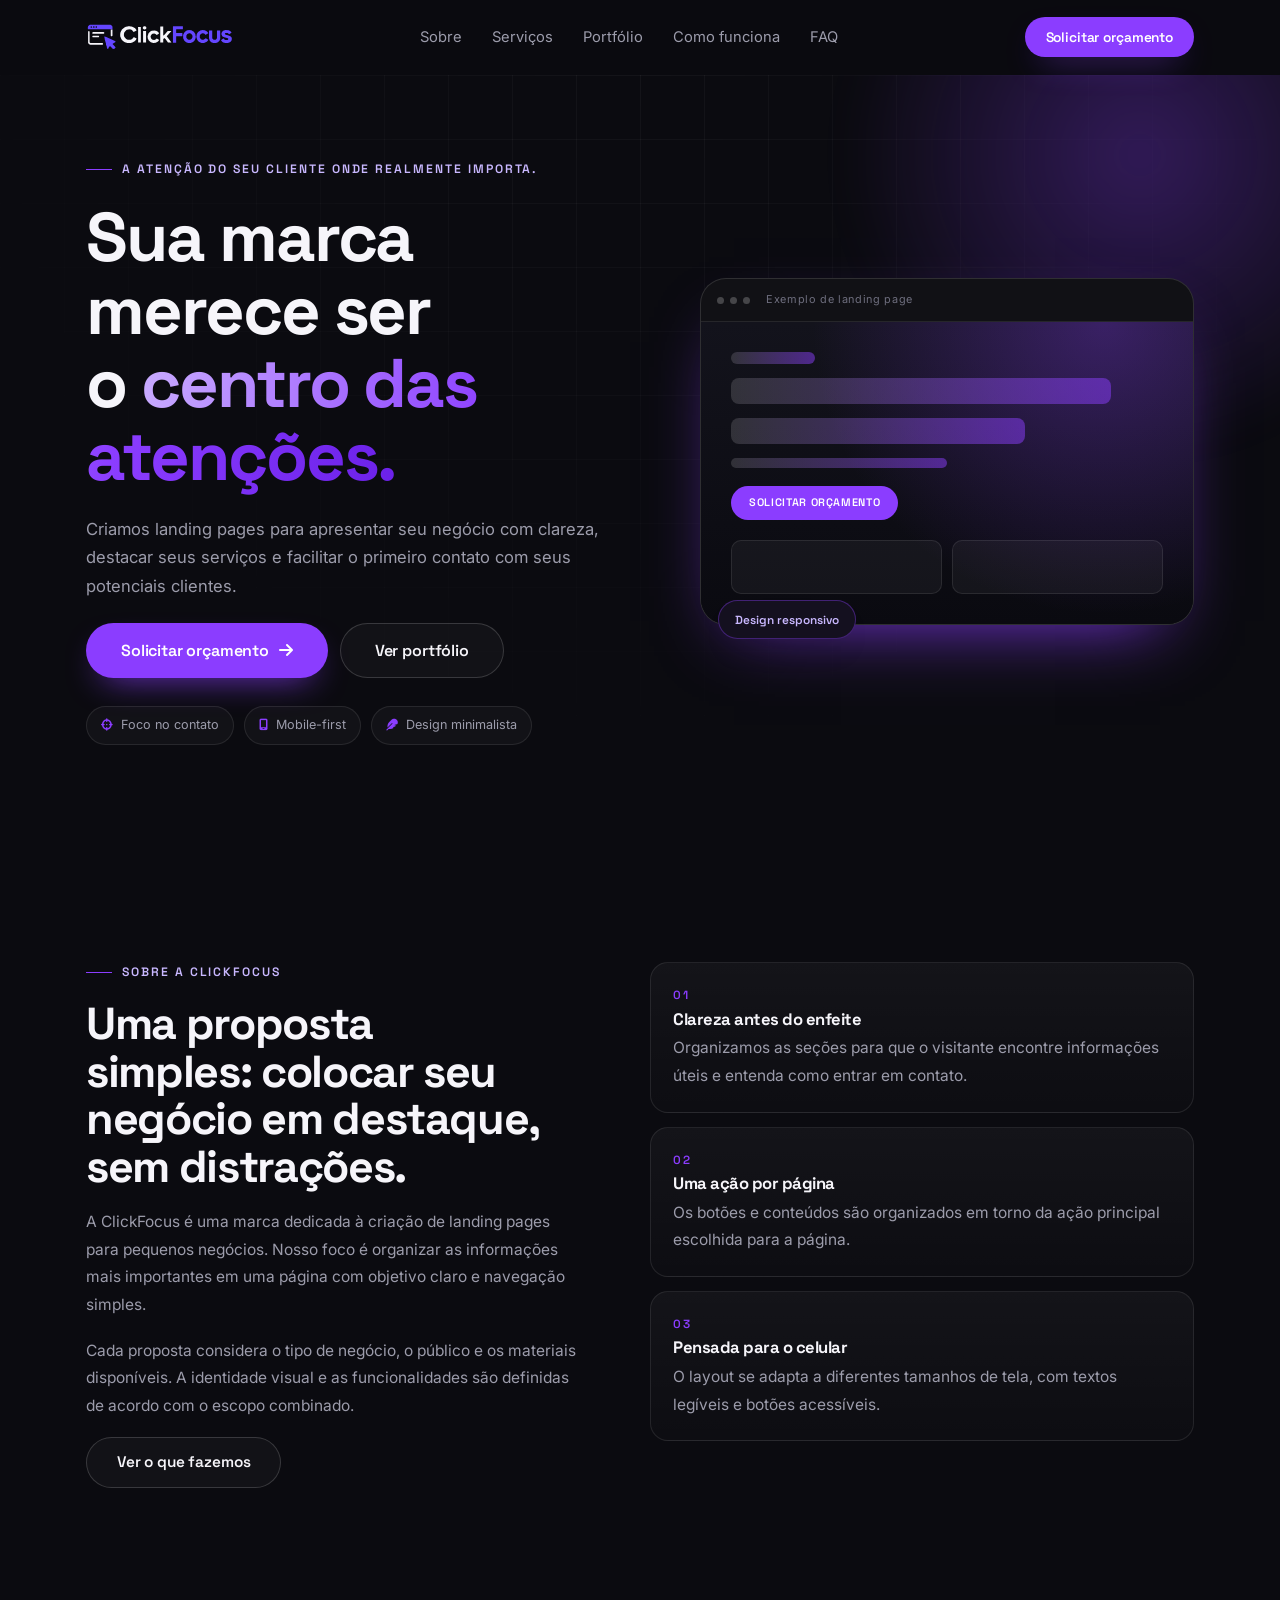
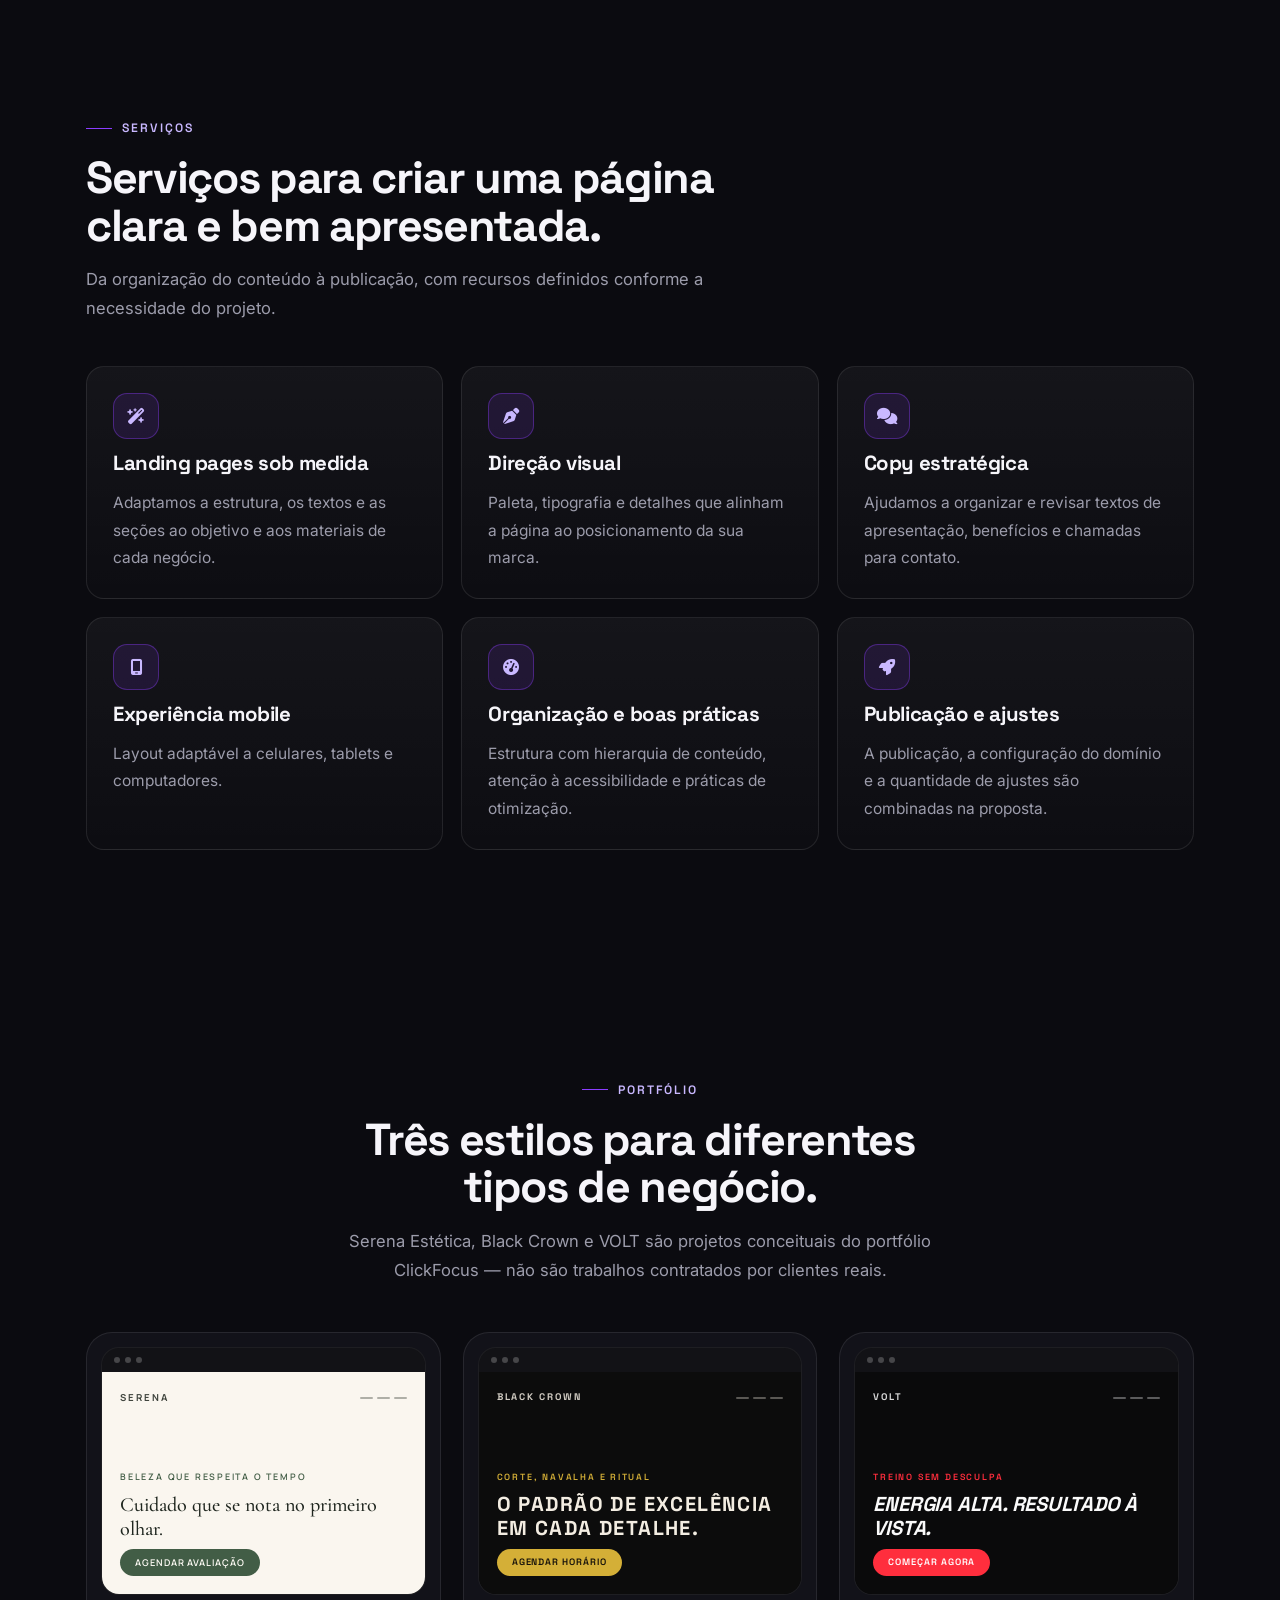
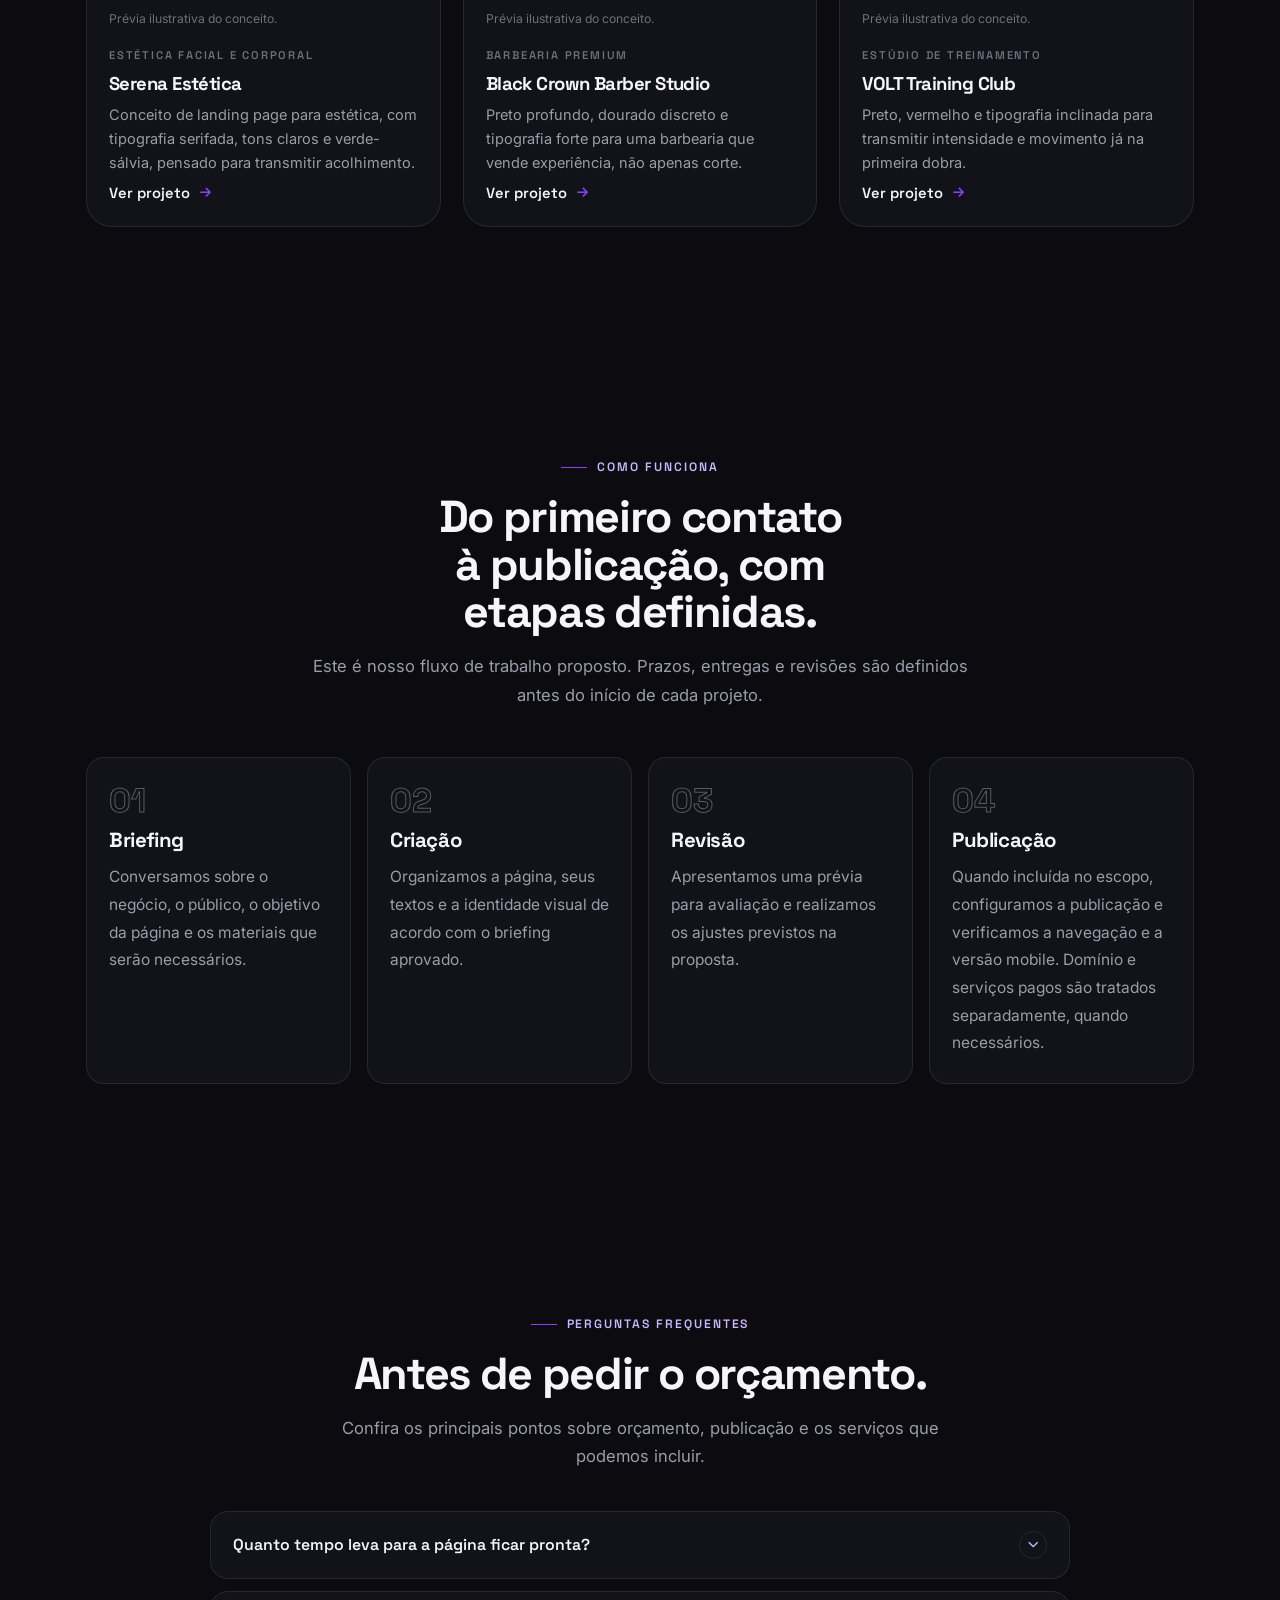
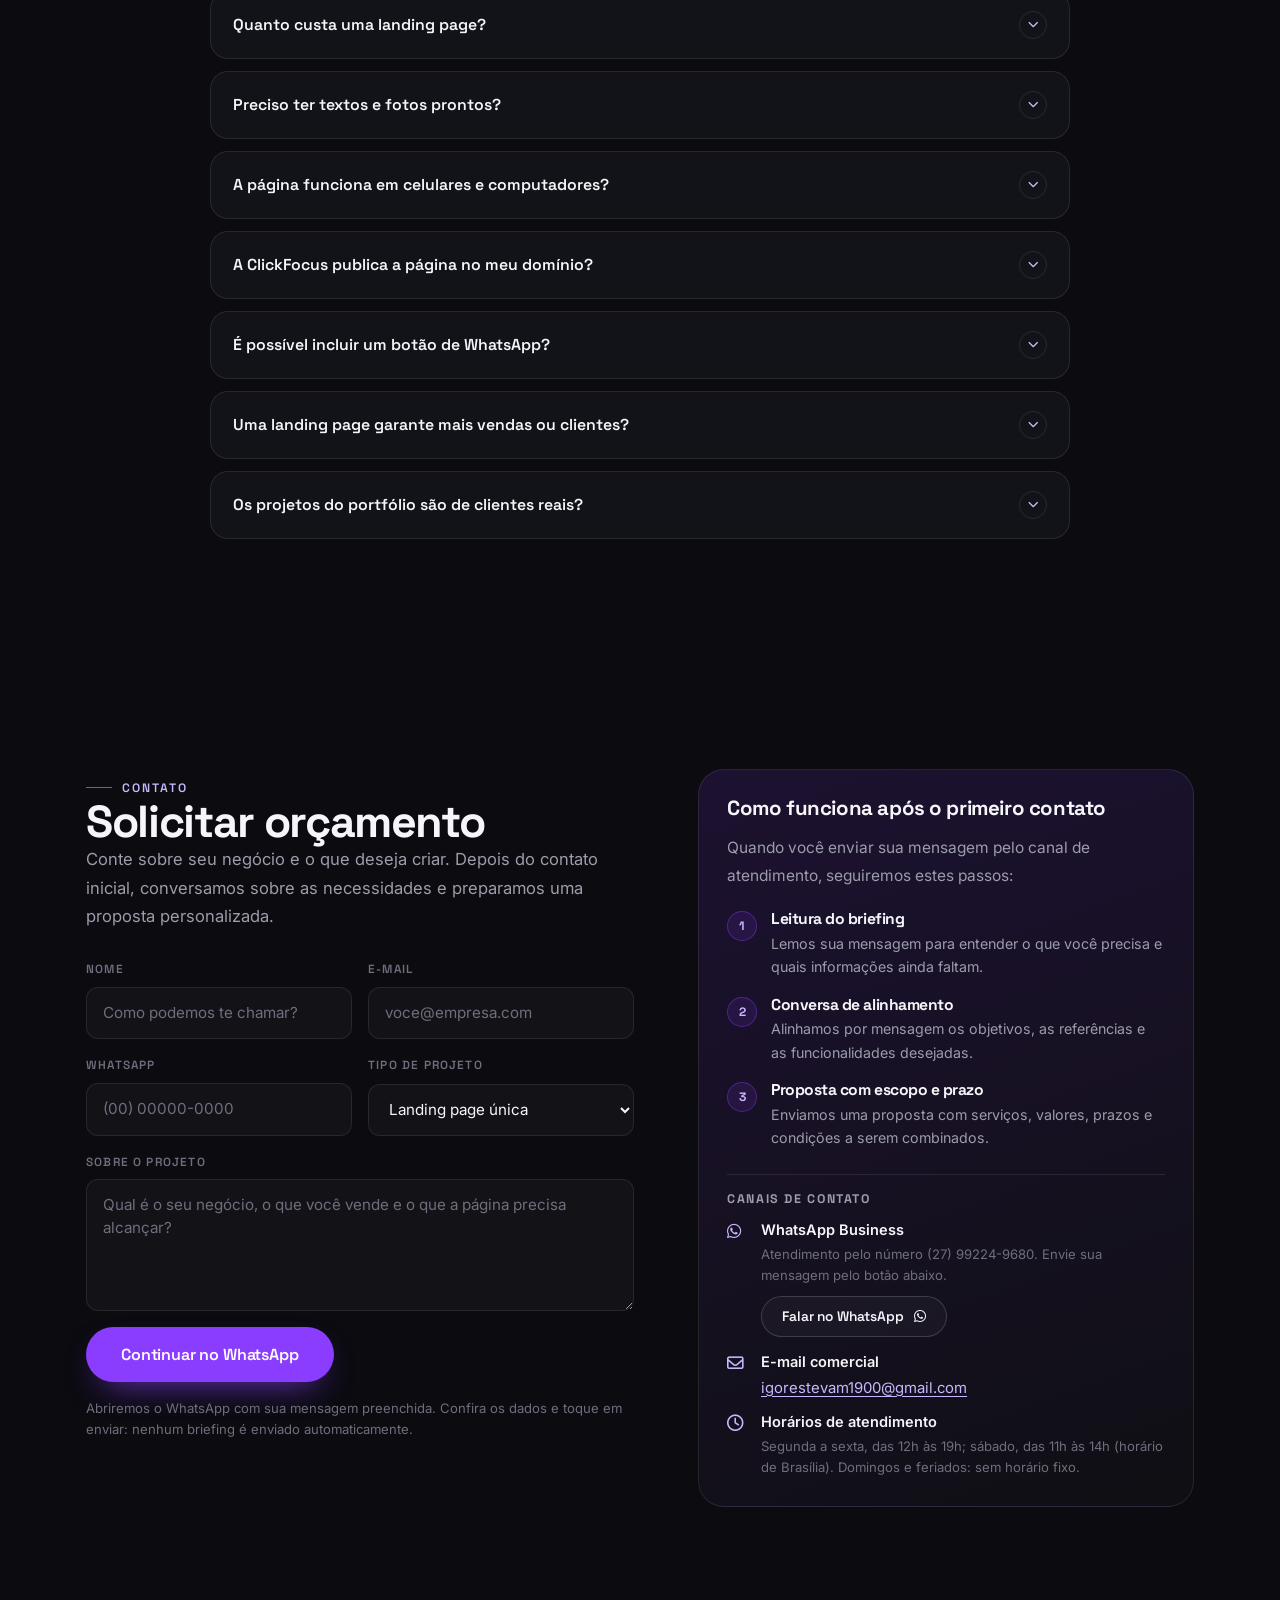
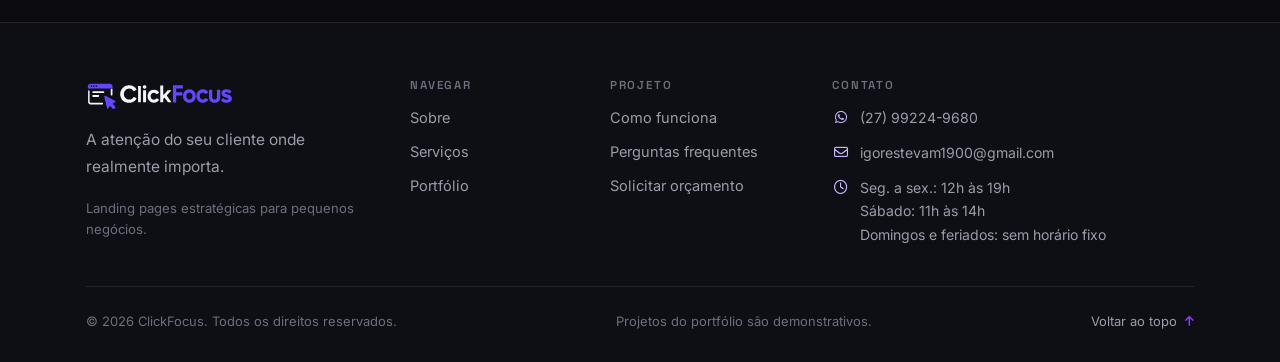
==== commit 1850290f: "feat: exibir WhatsApp, e-mail e atendimento no rodapé" ====
--- a/index.html
+++ b/index.html
@@ -513,6 +513,14 @@
 <a href="#contato">Solicitar orçamento</a>
 </div>
 </nav>
+<div class="cf-footer__col cf-footer__contact" aria-labelledby="footer-contact-title">
+<h2 class="cf-footer__title" id="footer-contact-title">Contato</h2>
+<div class="cf-footer__links">
+<a href="https://wa.me/5527992249680?text=Ol%C3%A1%21%20Encontrei%20a%20ClickFocus%20pelo%20site%20e%20gostaria%20de%20solicitar%20um%20or%C3%A7amento." target="_blank" rel="noopener noreferrer"><i class="fa-brands fa-whatsapp" aria-hidden="true"></i><span>(27) 99224-9680</span></a>
+<a href="mailto:igorestevam1900@gmail.com"><i class="fa-regular fa-envelope" aria-hidden="true"></i><span>igorestevam1900@gmail.com</span></a>
+<div class="cf-footer__hours"><i class="fa-regular fa-clock" aria-hidden="true"></i><span>Seg. a sex.: 12h às 19h<br/>Sábado: 11h às 14h<br/>Domingos e feriados: sem horário fixo</span></div>
+</div>
+</div>
 </div>
 <div class="cf-footer__bottom">
 <p>© 2026 ClickFocus. Todos os direitos reservados.</p>
--- a/assets/site.css
+++ b/assets/site.css
@@ -57,7 +57,13 @@
 .cf-contact{display:grid;gap:38px}
 @media(min-width:1024px){.cf-contact{grid-template-columns:1.05fr .95fr;gap:64px;align-items:start}}
 .cf-footer__inner{display:grid;gap:34px}
-@media(min-width:768px){.cf-footer__inner{grid-template-columns:1.5fr 1fr 1fr}}
+@media(min-width:768px){.cf-footer__inner{grid-template-columns:1.3fr 1fr 1fr}}
+@media(min-width:1080px){.cf-footer__inner{grid-template-columns:1.3fr .75fr .85fr 1.6fr;column-gap:30px}}
+.cf-footer__contact .cf-footer__links{gap:12px}
+.cf-footer__contact .cf-footer__links a,.cf-footer__hours{display:flex;align-items:flex-start;gap:10px;overflow-wrap:anywhere;font-size:.88rem;line-height:1.65;color:var(--text-muted)}
+.cf-footer__contact .cf-footer__links a:hover{color:var(--text-color)}
+.cf-footer__contact .cf-footer__links i,.cf-footer__hours i{flex:0 0 18px;text-align:center;margin-top:4px;color:var(--secondary-color)}
+.cf-footer__hours{cursor:default}
 /* Scroll reveal; fallback is fully visible if JavaScript is disabled */
 .reveal{opacity:1;transform:none}
 .js-reveal .reveal{opacity:0;transform:translateY(26px);transition:opacity .75s cubic-bezier(.22,.61,.36,1),transform .75s cubic-bezier(.22,.61,.36,1)}
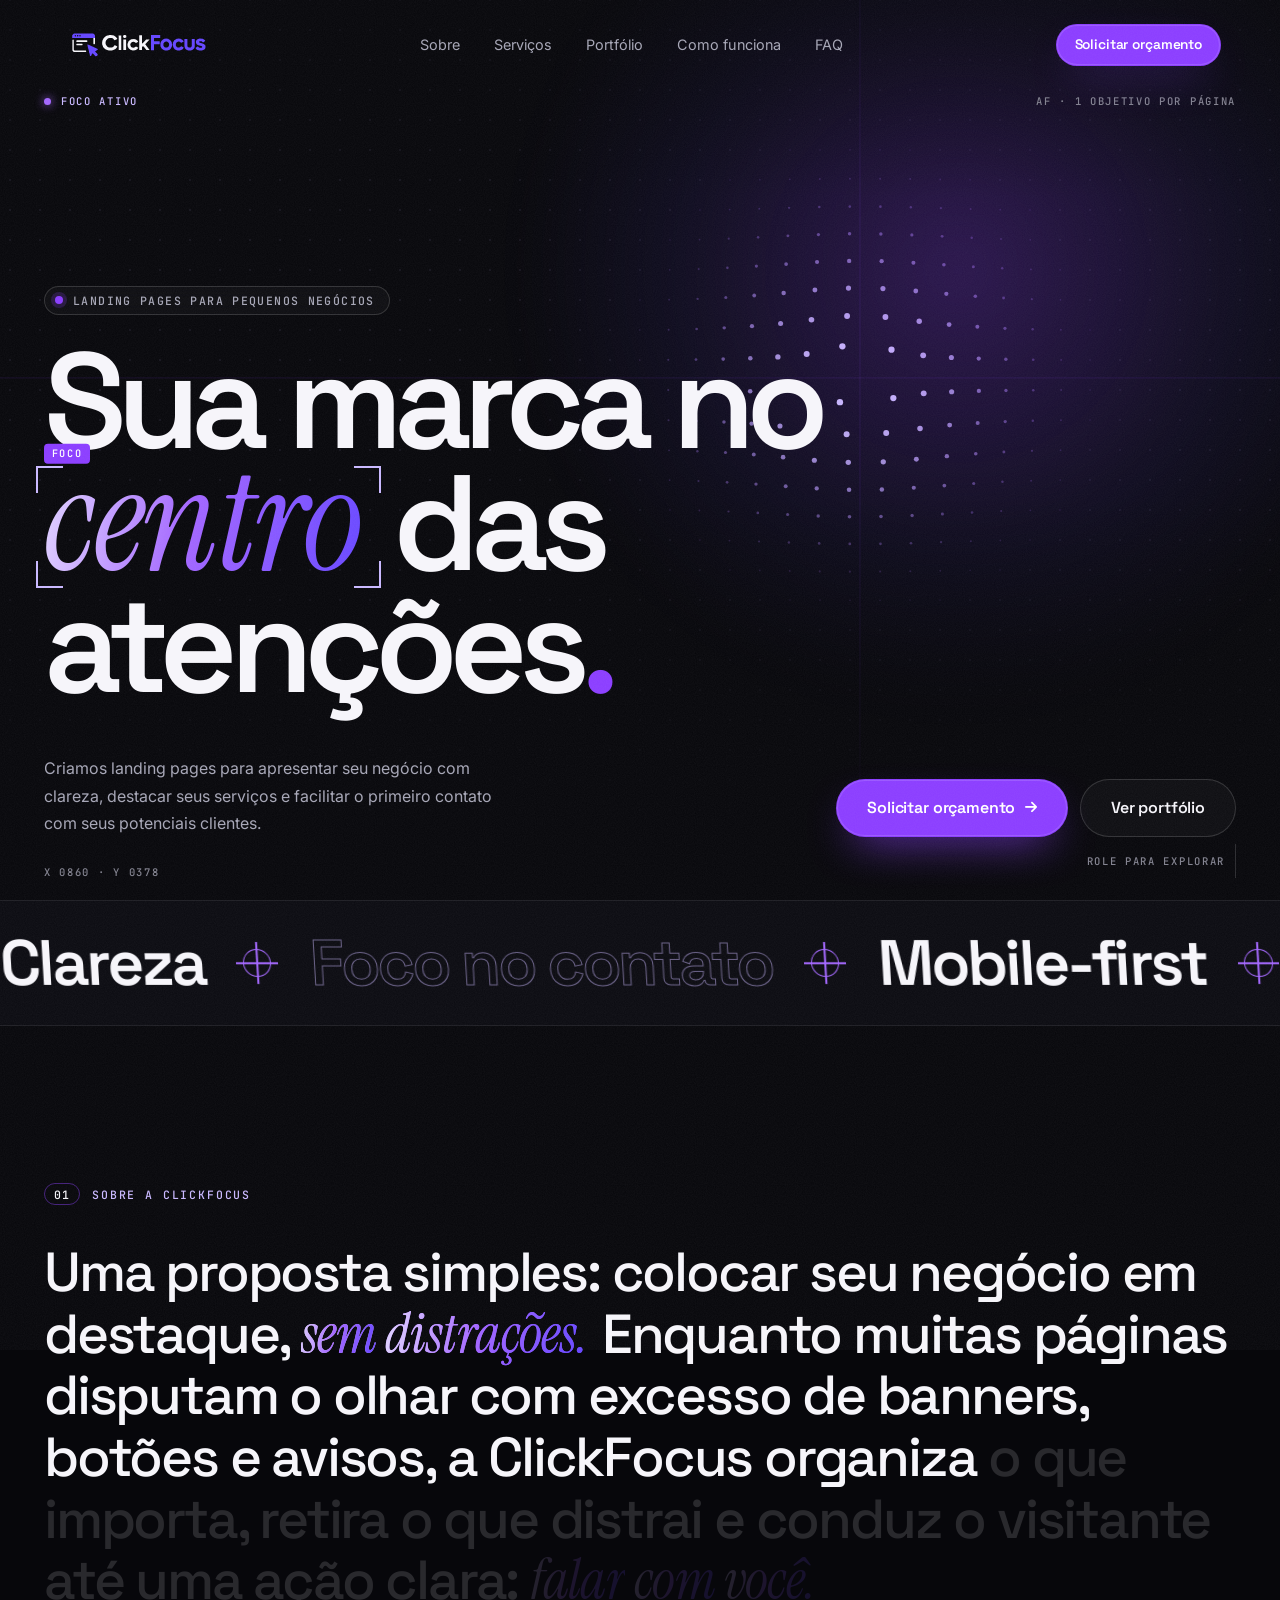
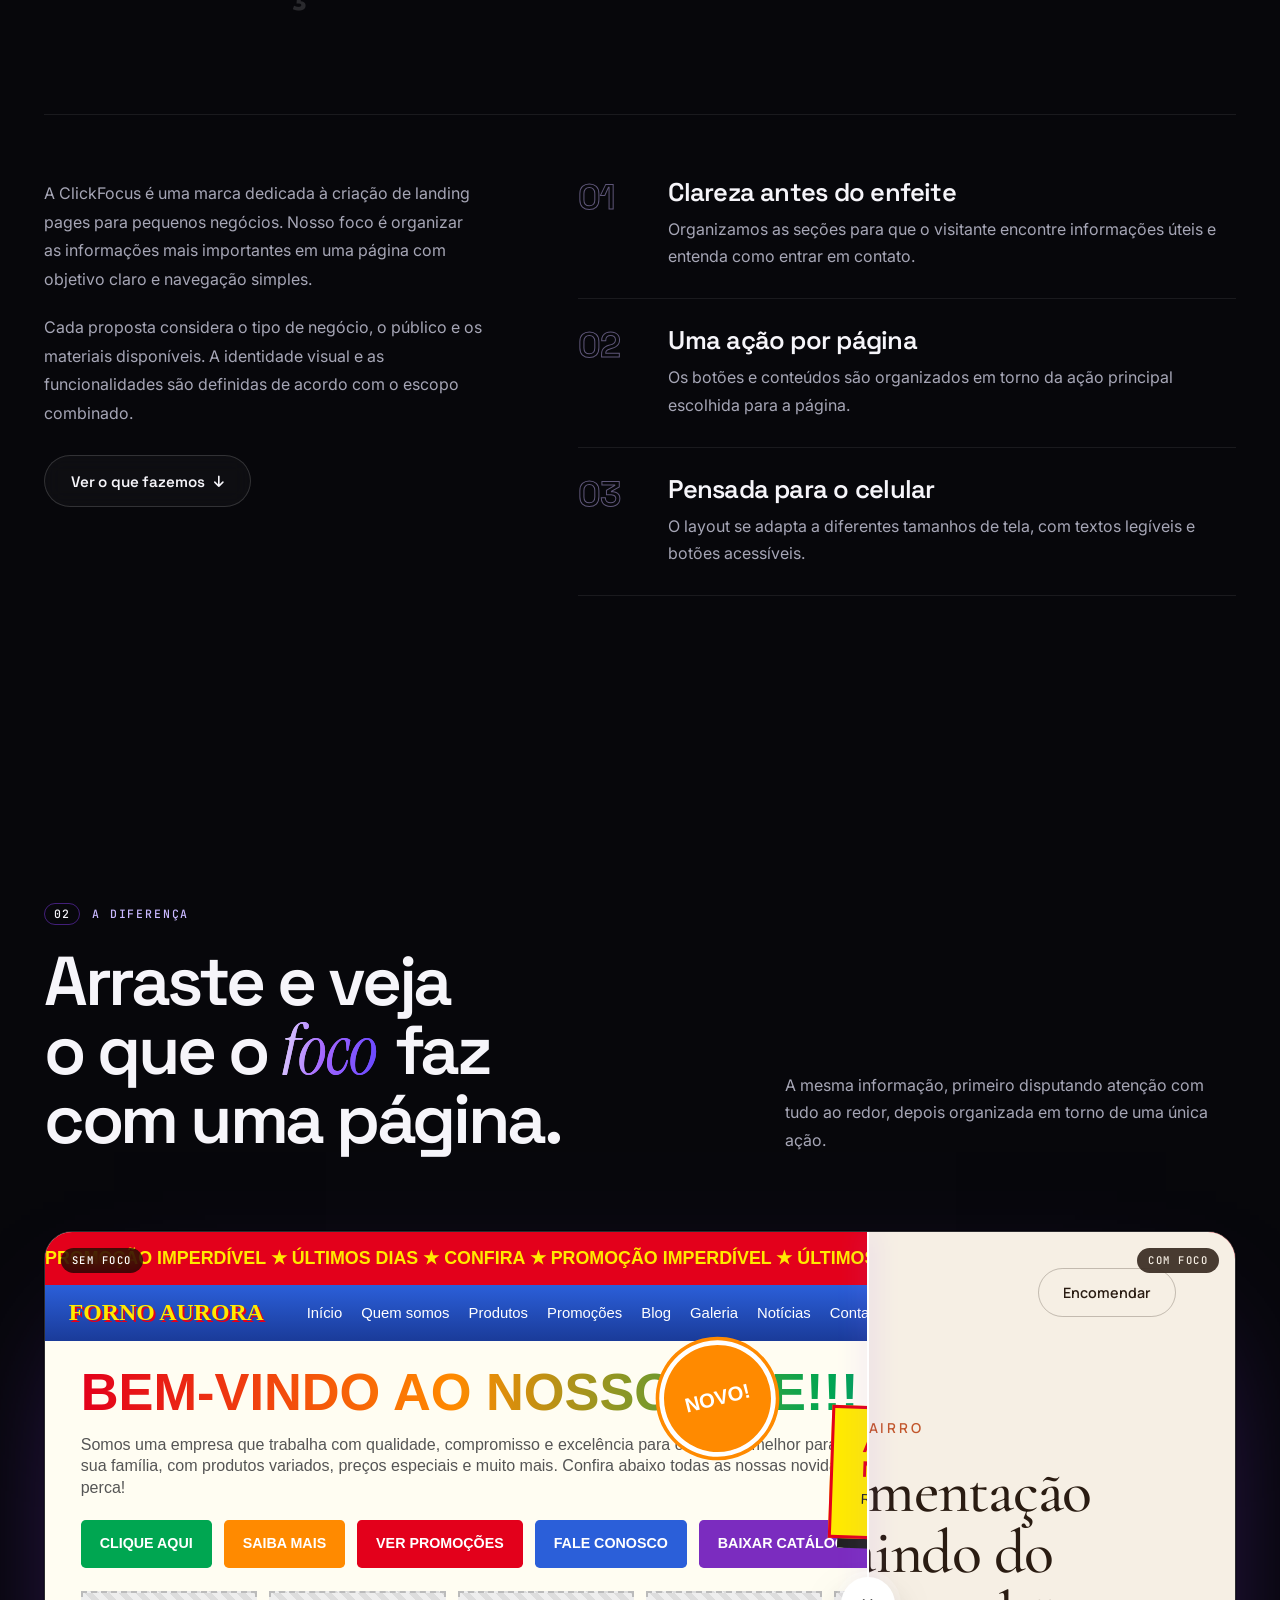
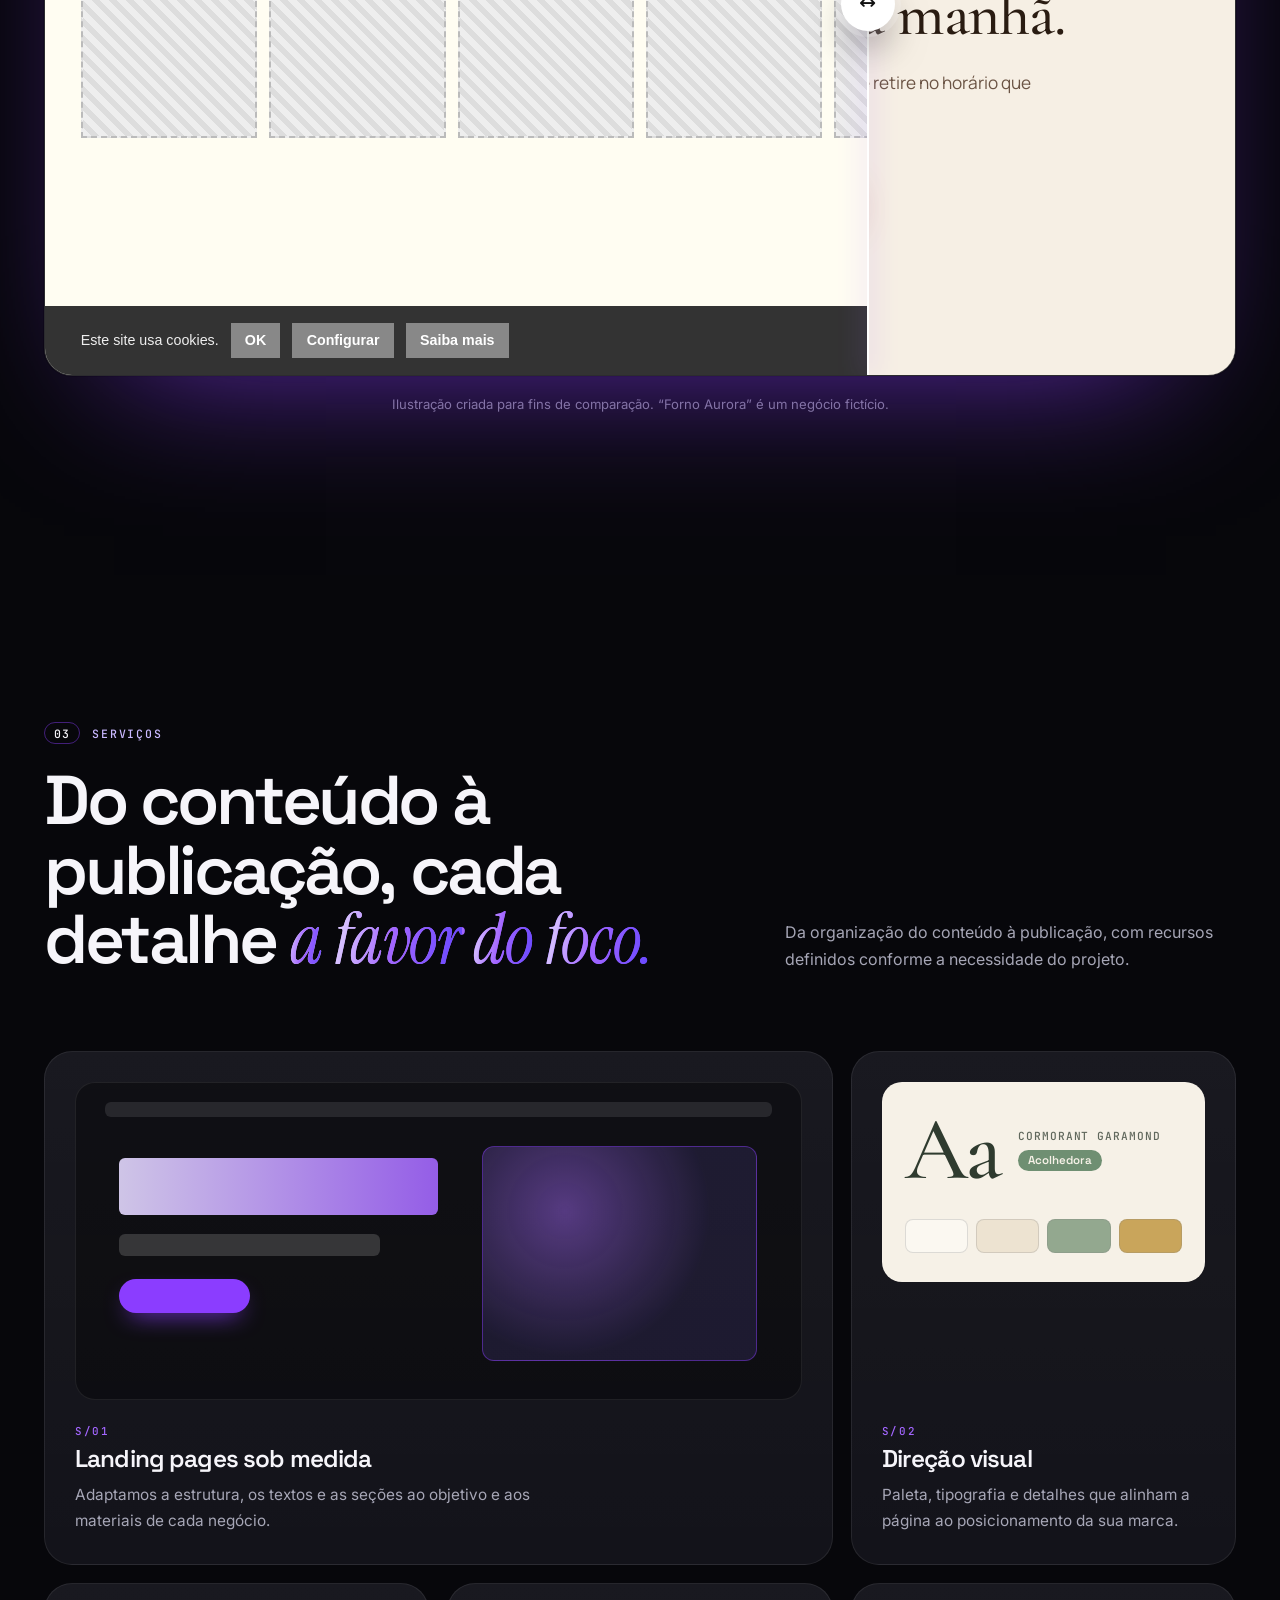
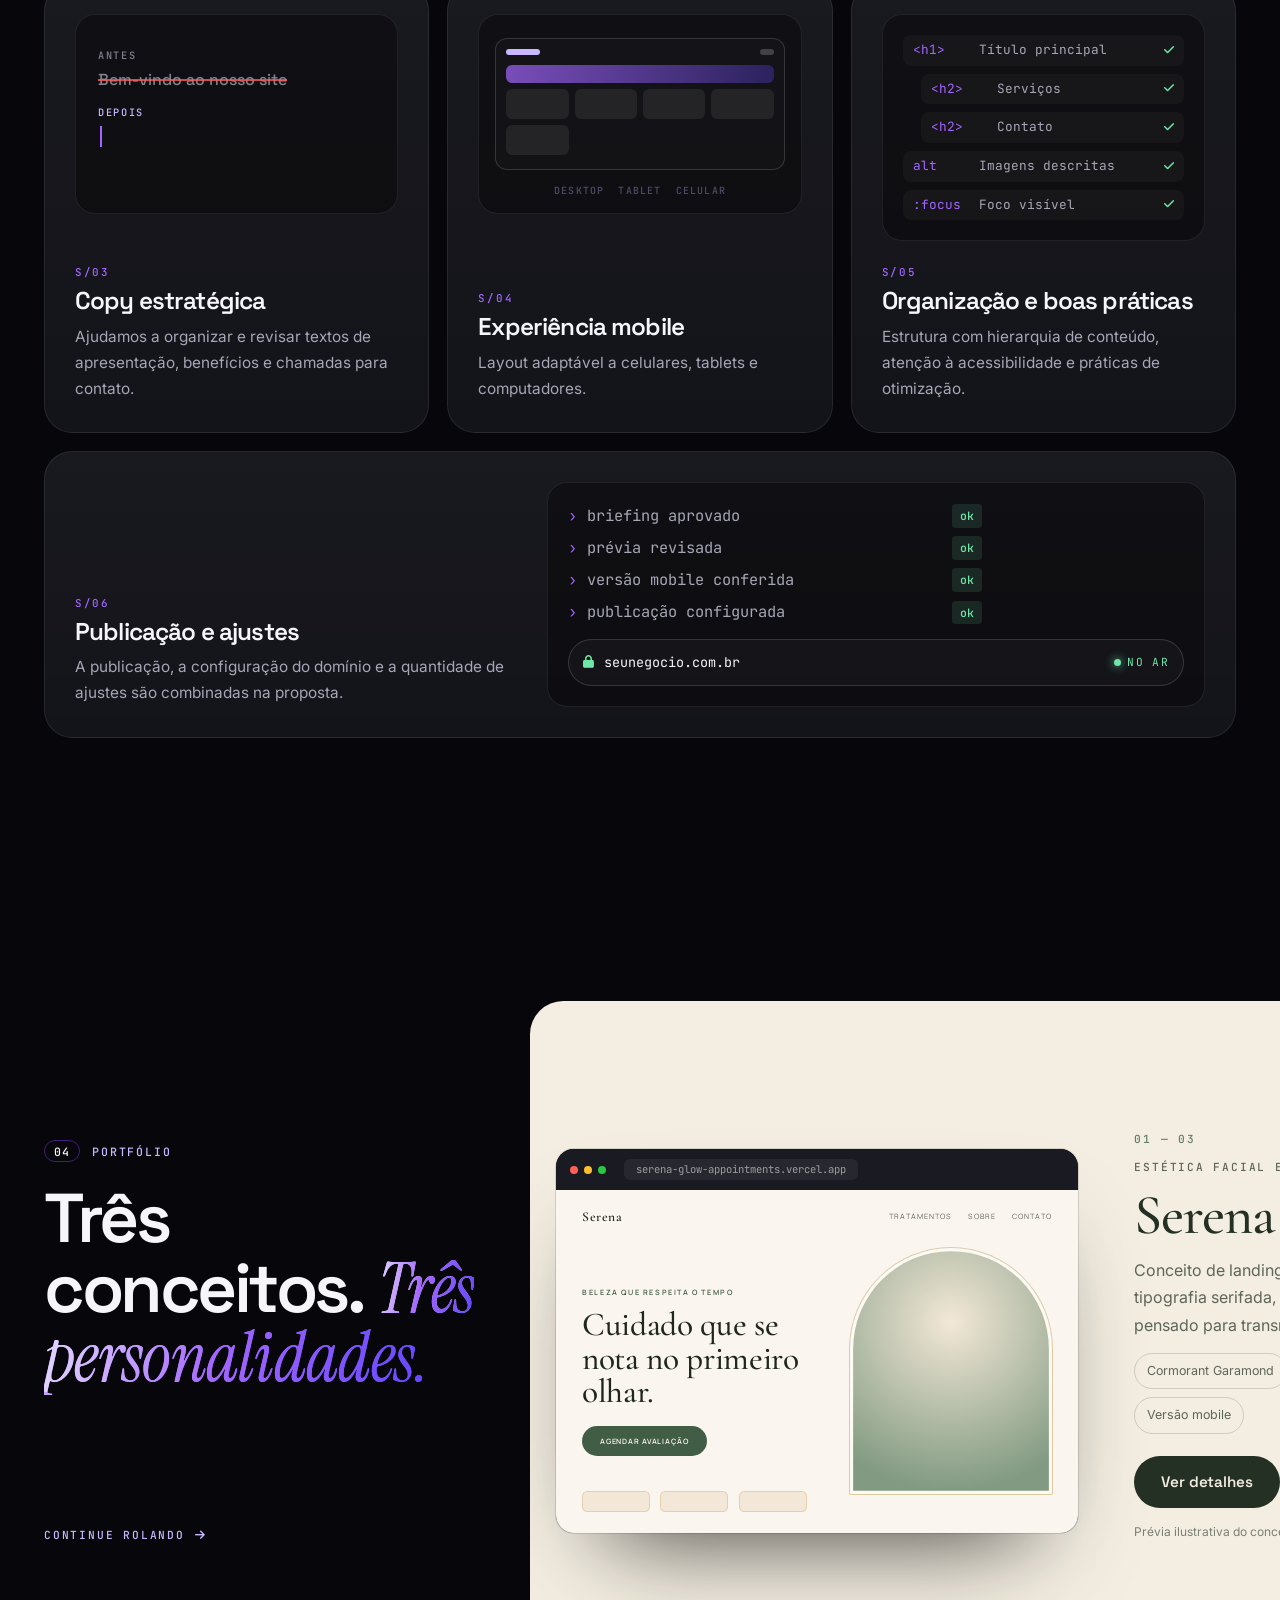
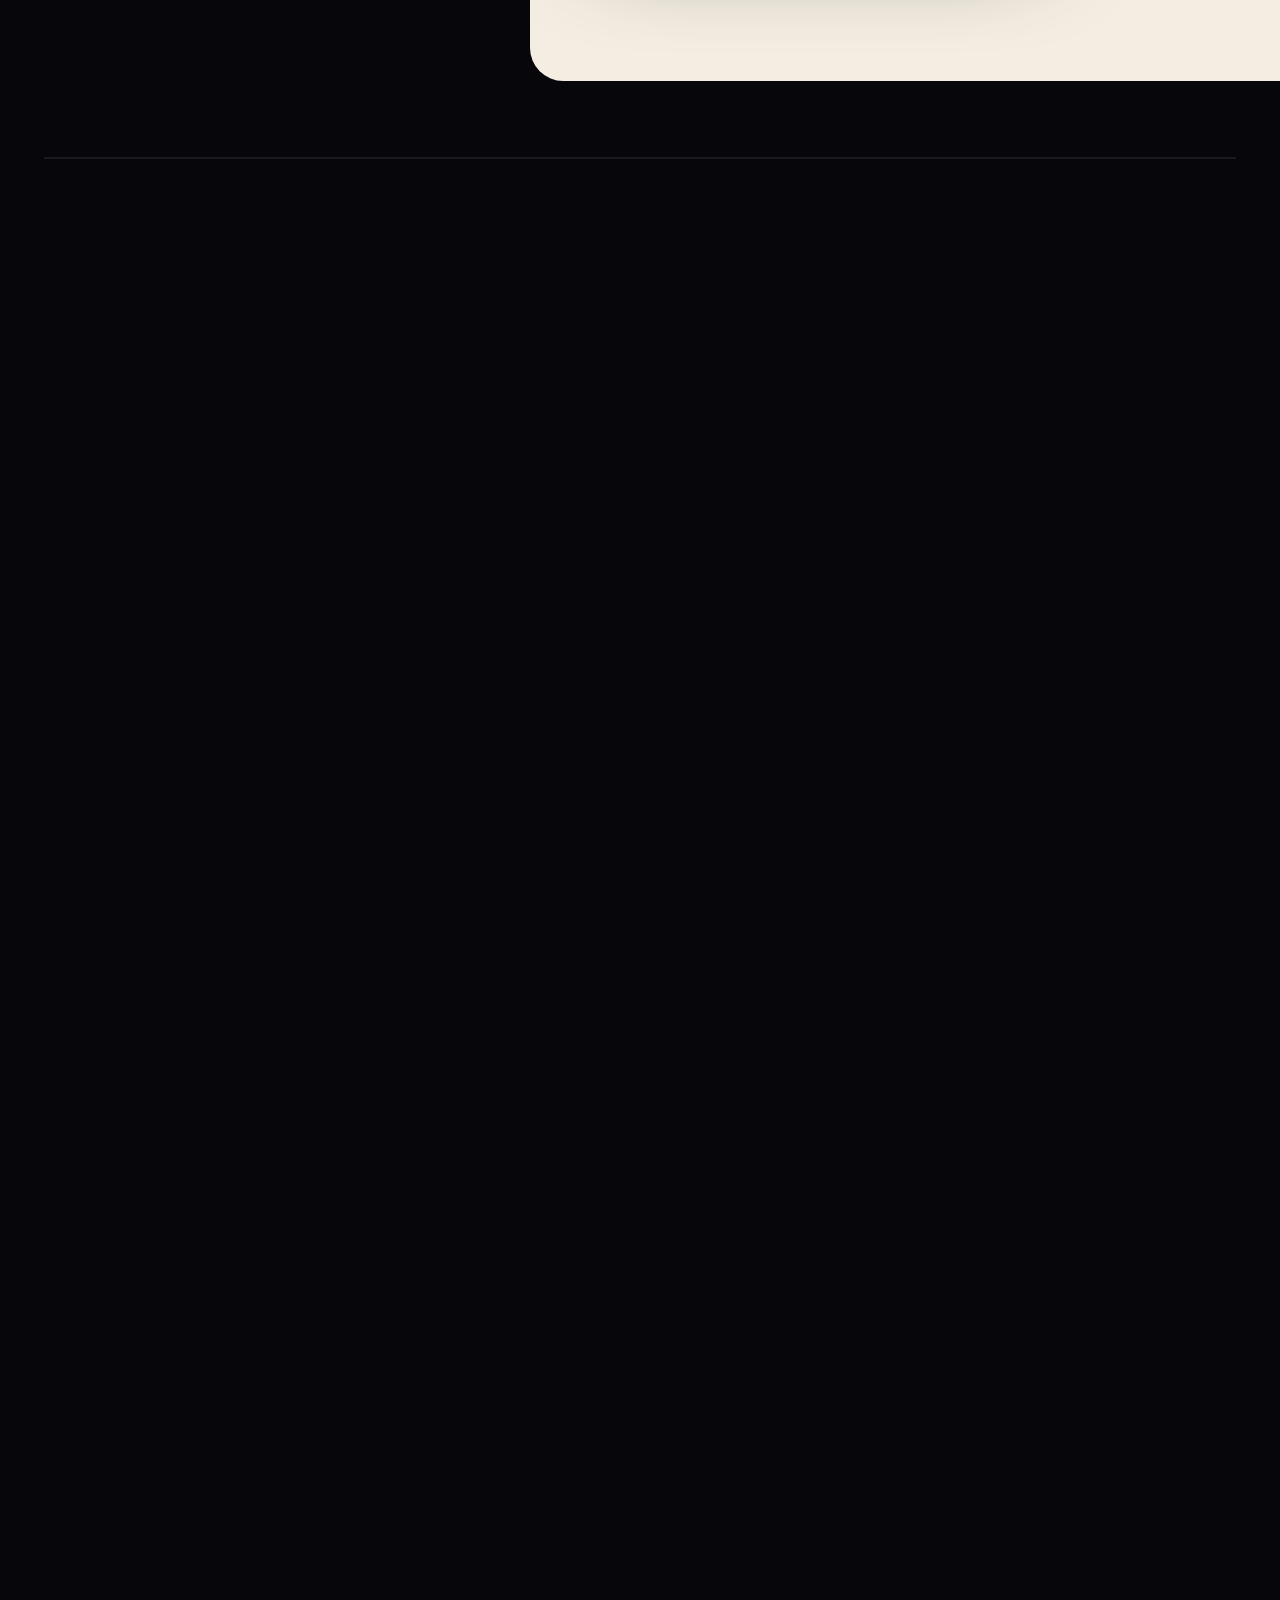
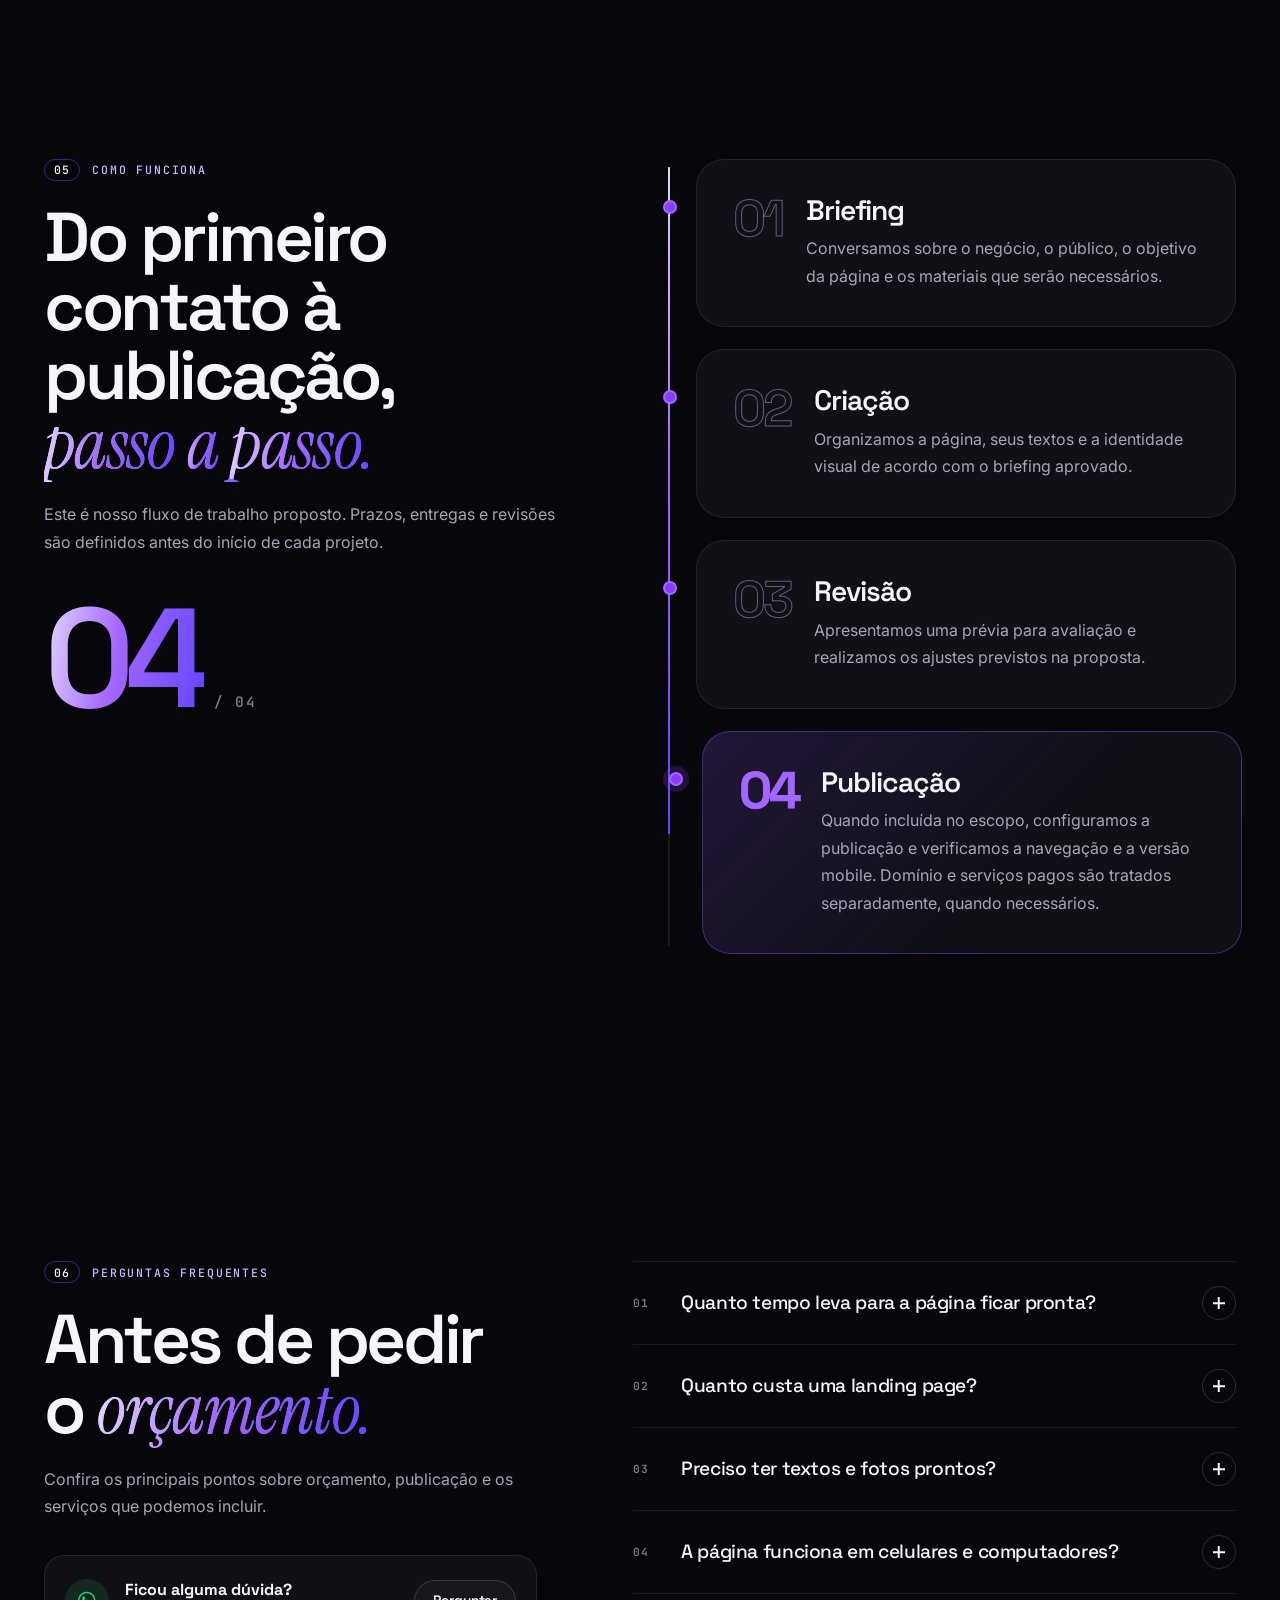
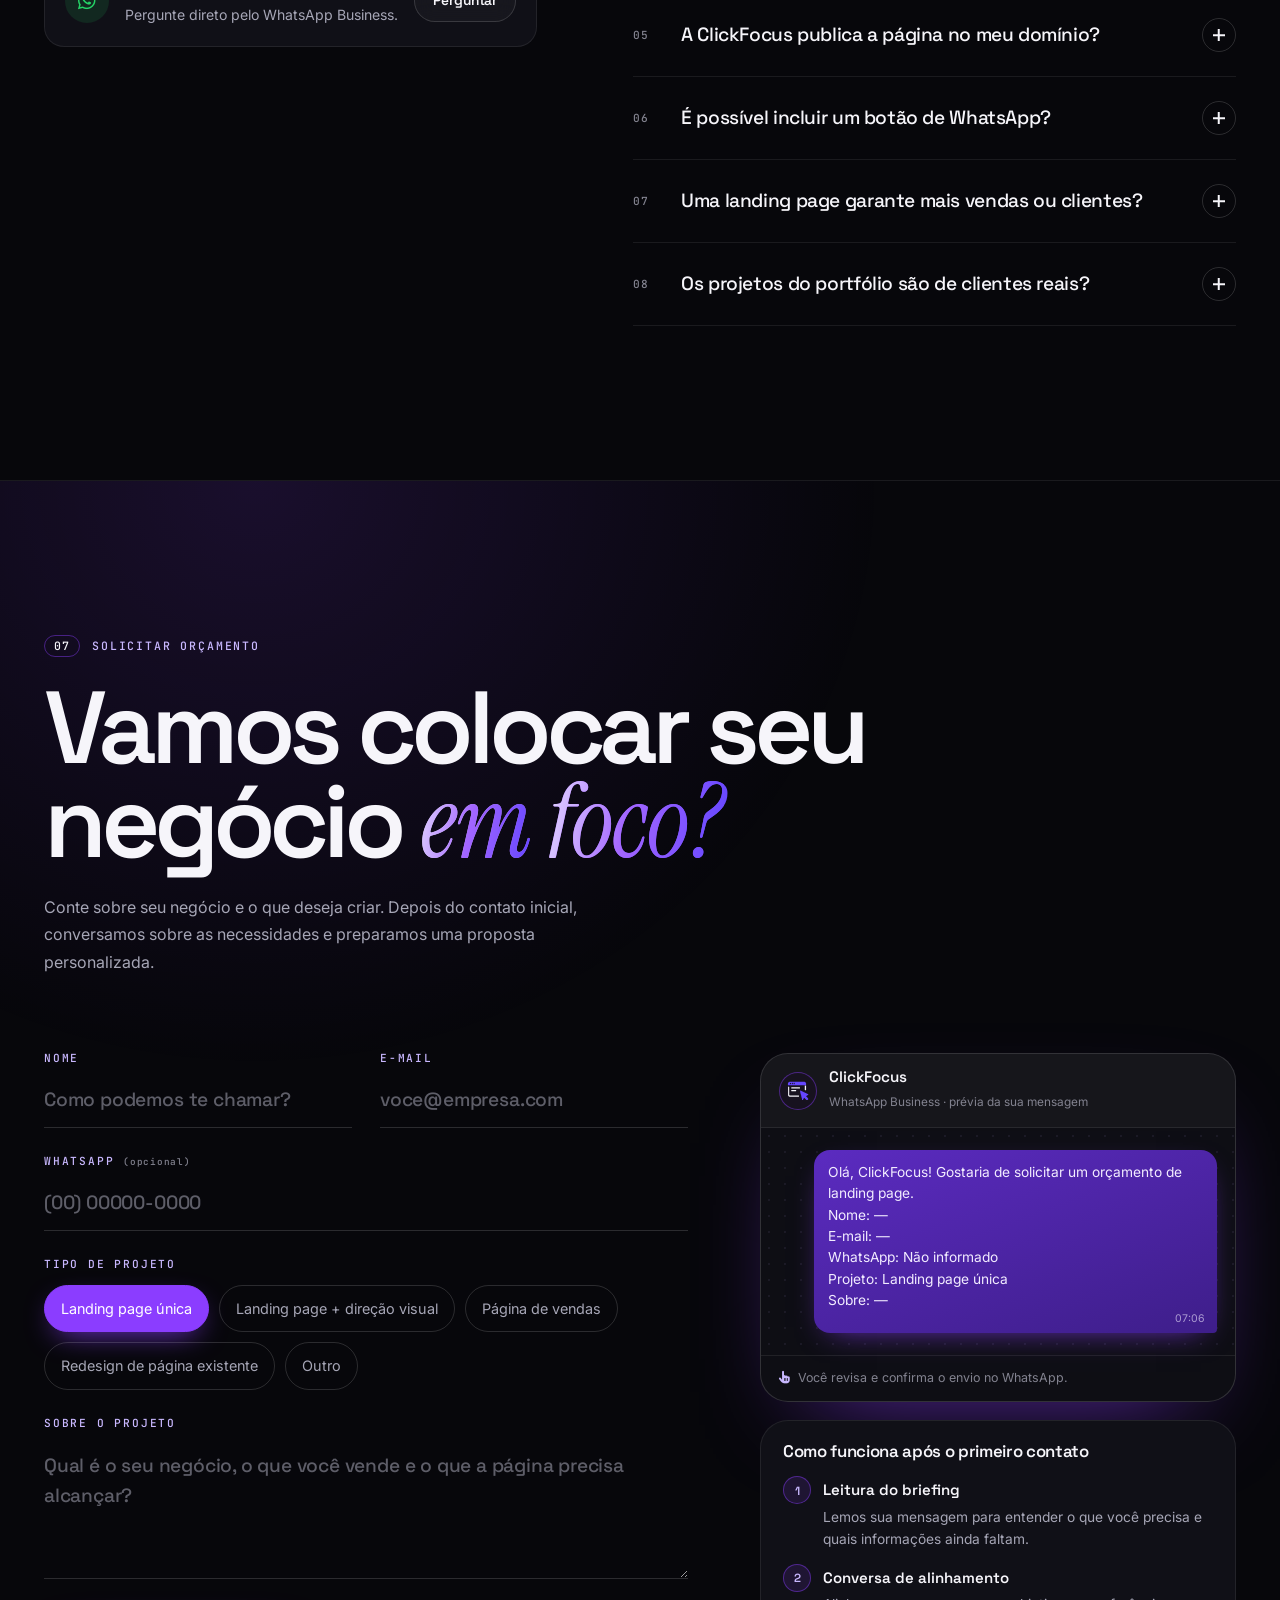
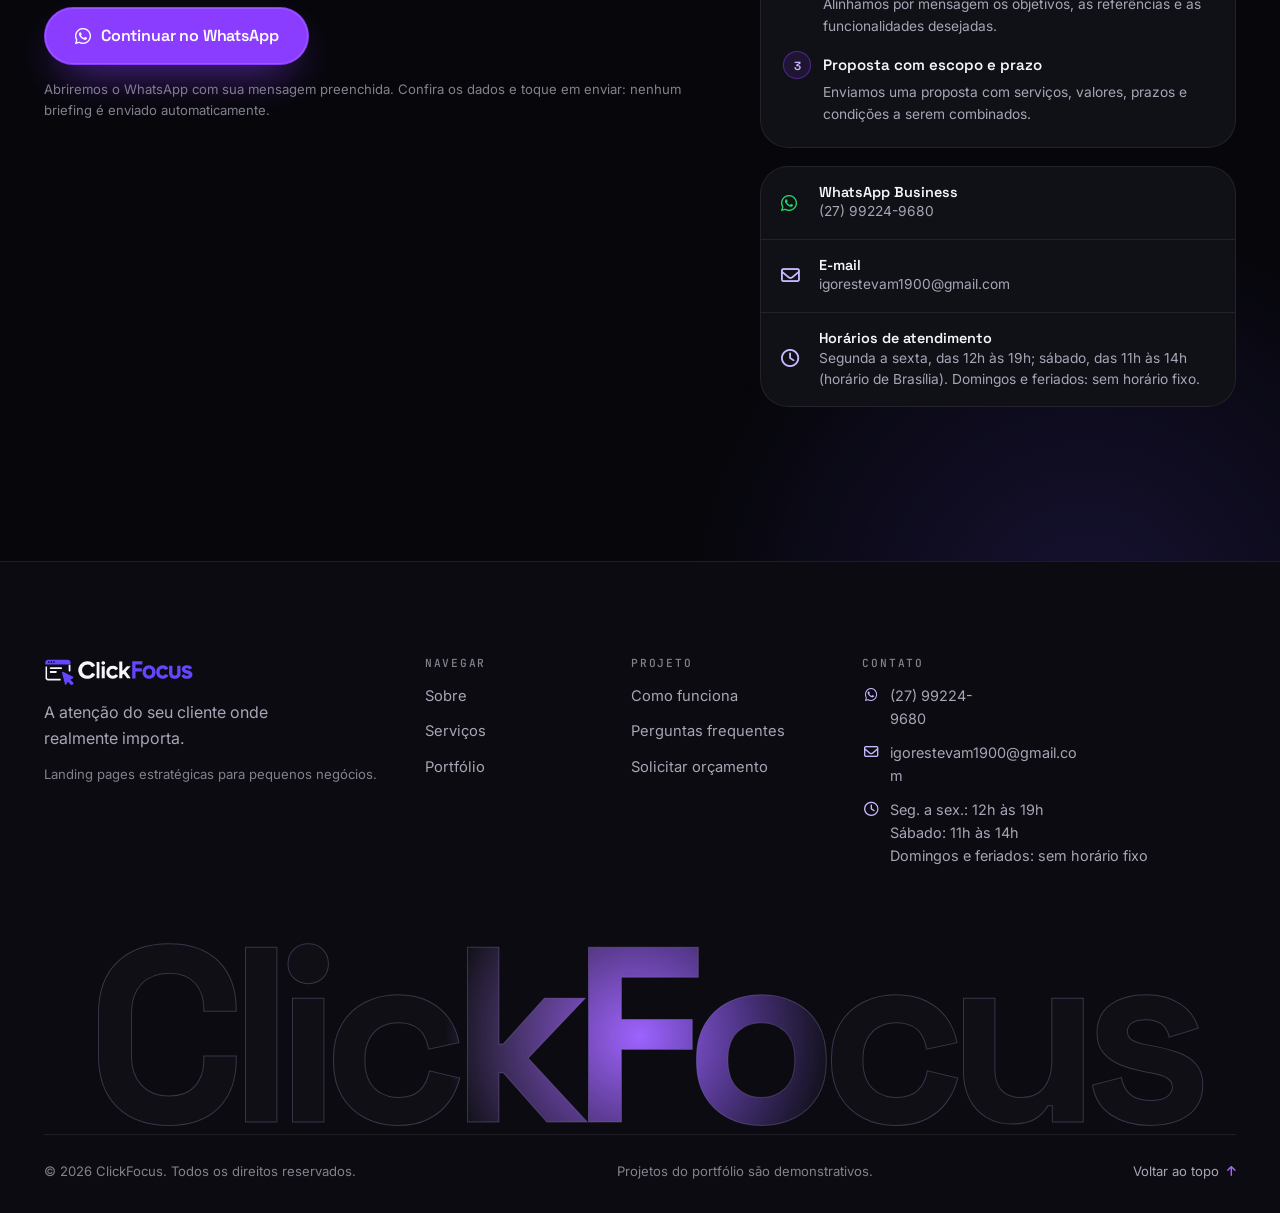
==== commit 9f41afc2: "feat: redesenhar landing page com a experiência "Modo Foco" - Hero com título em "autofoco", visor t" ====
--- a/index.html
+++ b/index.html
@@ -1,533 +1,714 @@
 <!doctype html>
 <html lang="pt-BR">
-<head><meta charset="utf-8"/><meta content="width=device-width, initial-scale=1.0" name="viewport"/><link href="https://cdnjs.cloudflare.com" rel="preconnect"/>
-<!-- Regular Meta Info -->
+<head>
+<meta charset="utf-8"/>
+<meta content="width=device-width, initial-scale=1.0" name="viewport"/>
 <title>ClickFocus — landing pages que capturam atenção</title>
 <meta content="A ClickFocus cria landing pages para pequenos negócios: estrutura clara, design responsivo e integração de contato conforme o projeto. Conheça nosso portfólio demonstrativo." name="description"/>
-<link href="assets/site.css" rel="stylesheet"/><meta content="ClickFocus — landing pages que capturam atenção" property="og:title"/><meta content="Landing pages modernas para pequenos negócios. A atenção do seu cliente onde realmente importa." property="og:description"/><link href="assets/favicon.svg?v=2" rel="icon" type="image/svg+xml"/><link href="https://fonts.googleapis.com/css2?family=Cormorant+Garamond:wght@500;600;700&amp;family=Inter:wght@400;500;600;700&amp;family=Manrope:wght@400;500;600&amp;family=Space+Grotesk:wght@500;600;700&amp;display=swap" rel="stylesheet"/><link href="https://cdnjs.cloudflare.com/ajax/libs/font-awesome/6.7.2/css/all.min.css" rel="stylesheet"/></head>
+<meta content="ClickFocus — landing pages que capturam atenção" property="og:title"/>
+<meta content="Landing pages modernas para pequenos negócios. A atenção do seu cliente onde realmente importa." property="og:description"/>
+<meta content="#07070B" name="theme-color"/>
+<link href="assets/favicon.svg?v=2" rel="icon" type="image/svg+xml"/>
+<link href="https://fonts.googleapis.com" rel="preconnect"/>
+<link crossorigin="" href="https://fonts.gstatic.com" rel="preconnect"/>
+<link href="https://cdnjs.cloudflare.com" rel="preconnect"/>
+<link href="https://fonts.googleapis.com/css2?family=Cormorant+Garamond:wght@500;600&amp;family=Instrument+Serif:ital@0;1&amp;family=Inter:wght@400;500;600&amp;family=JetBrains+Mono:wght@400;500&amp;family=Manrope:wght@500;600&amp;family=Space+Grotesk:wght@400;500;600;700&amp;display=swap" rel="stylesheet"/>
+<link href="https://cdnjs.cloudflare.com/ajax/libs/font-awesome/6.7.2/css/all.min.css" rel="stylesheet"/>
+<link href="assets/site.css?v=3" rel="stylesheet"/>
+<script>
+  document.documentElement.classList.add('js');
+  // Segurança: se o script principal não carregar, o conteúdo volta a ficar visível.
+  setTimeout(function () { if (!window.__cf) document.documentElement.classList.remove('js'); }, 3500);
+</script>
+</head>
 <body>
-<header class="cf-header" id="site-header">
-<div class="cf-container cf-header__inner">
-<a aria-label="ClickFocus — ir para o início" class="cf-logo" href="#top">
-<img class="cf-logo__image" src="assets/clickfocus-logo-dark.svg" alt="ClickFocus" width="206" height="40" decoding="async"/>
-</a>
-<nav aria-label="Navegação principal" class="cf-nav">
-<a class="cf-nav__link" href="#sobre">Sobre</a>
-<a class="cf-nav__link" href="#servicos">Serviços</a>
-<a class="cf-nav__link" href="#portfolio">Portfólio</a>
-<a class="cf-nav__link" href="#processo">Como funciona</a>
-<a class="cf-nav__link" href="#faq">FAQ</a>
-</nav>
-<div class="cf-header__actions">
-<a class="cf-btn cf-btn--primary cf-btn--sm cf-header__cta" href="#contato">Solicitar orçamento</a>
-<button aria-controls="mobile-menu" aria-expanded="false" aria-label="Abrir menu" class="cf-burger" id="menu-toggle" type="button">
-<span></span>
-<span></span>
-</button>
+<a class="skip" href="#sobre">Pular para o conteúdo</a>
+<div aria-hidden="true" class="grain"></div>
+<div aria-hidden="true" class="progress"><span id="scroll-progress"></span></div>
+<div aria-hidden="true" class="cursor" id="cursor"><i></i><i></i><i></i><i></i><span class="cursor__label" id="cursor-label"></span></div>
+<div aria-hidden="true" class="cursor-dot" id="cursor-dot"></div>
+
+<header class="hdr" id="site-header">
+  <div class="hdr__pill">
+    <a aria-label="ClickFocus — ir para o início" class="hdr__logo" href="#top">
+      <img alt="ClickFocus" decoding="async" height="40" src="assets/clickfocus-logo-dark.svg" width="206"/>
+    </a>
+    <nav aria-label="Navegação principal" class="hdr__nav">
+      <a href="#sobre">Sobre</a>
+      <a href="#servicos">Serviços</a>
+      <a href="#portfolio">Portfólio</a>
+      <a href="#processo">Como funciona</a>
+      <a href="#faq">FAQ</a>
+    </nav>
+    <a class="btn btn--primary btn--sm hdr__cta" data-magnetic="" href="#contato">Solicitar orçamento</a>
+    <button aria-controls="mobile-menu" aria-expanded="false" aria-label="Abrir menu" class="burger" id="menu-toggle" type="button"><span></span><span></span></button>
+  </div>
+</header>
+
+<div aria-hidden="true" class="menu" id="mobile-menu">
+  <nav aria-label="Navegação mobile" class="menu__nav">
+    <a href="#sobre"><small>01</small>Sobre</a>
+    <a href="#servicos"><small>03</small>Serviços</a>
+    <a href="#portfolio"><small>04</small>Portfólio</a>
+    <a href="#processo"><small>05</small>Como funciona</a>
+    <a href="#faq"><small>06</small>Perguntas frequentes</a>
+    <a href="#contato"><small>07</small>Contato</a>
+  </nav>
+  <div class="menu__foot">
+    <a class="btn btn--primary btn--lg" href="#contato">Solicitar orçamento <i aria-hidden="true" class="fa-solid fa-arrow-right"></i></a>
+    <a class="menu__wa" href="https://wa.me/5527992249680?text=Ol%C3%A1%21%20Encontrei%20a%20ClickFocus%20pelo%20site%20e%20gostaria%20de%20solicitar%20um%20or%C3%A7amento." rel="noopener noreferrer" target="_blank"><i aria-hidden="true" class="fa-brands fa-whatsapp"></i>(27) 99224-9680</a>
+  </div>
 </div>
+
+<main id="top">
+
+<!-- ============ HERO ============ -->
+<section aria-labelledby="hero-title" class="hero" id="hero">
+  <canvas aria-hidden="true" class="hero__field" id="focus-field"></canvas>
+  <div aria-hidden="true" class="hero__glow"></div>
+  <div aria-hidden="true" class="hero__vignette"></div>
+  <div aria-hidden="true" class="hud">
+    <span class="hud__item hud__item--tl"><i class="hud__rec"></i>Foco ativo</span>
+    <span class="hud__item hud__item--tr">AF · 1 objetivo por página</span>
+    <span class="hud__item hud__item--bl" id="hud-coords">X 0000 · Y 0000</span>
+    <span class="hud__item hud__item--br">Role para explorar <b class="hud__scroll"></b></span>
+  </div>
+  <div class="wrap hero__inner">
+    <p class="hero__kicker"><span class="hero__kdot"></span>Landing pages para pequenos negócios</p>
+    <h1 class="hero__title" id="hero-title">
+      <span class="hl"><span class="hl__in">Sua marca no</span></span>
+      <span class="hl"><span class="hl__in"><span class="lock"><em>centro</em><span aria-hidden="true" class="lock__frame"><i></i><i></i><i></i><i></i></span><span aria-hidden="true" class="lock__tag">Foco</span></span> das</span></span>
+      <span class="hl"><span class="hl__in">atenções<span class="hero__dot">.</span></span></span>
+    </h1>
+    <div class="hero__foot">
+      <p class="hero__lead">Criamos landing pages para apresentar seu negócio com clareza, destacar seus serviços e facilitar o primeiro contato com seus potenciais clientes.</p>
+      <div class="hero__actions">
+        <a class="btn btn--primary btn--lg" data-magnetic="" href="#contato">Solicitar orçamento <i aria-hidden="true" class="fa-solid fa-arrow-right"></i></a>
+        <a class="btn btn--ghost btn--lg" data-magnetic="" href="#portfolio">Ver portfólio</a>
+      </div>
+    </div>
+  </div>
+</section>
+
+<!-- ============ TICKER ============ -->
+<div aria-hidden="true" class="ticker">
+  <div class="ticker__inner" id="ticker">
+    <div class="ticker__track">
+      <span>Clareza</span><b class="xh"></b><span class="o">Foco no contato</span><b class="xh"></b><span>Mobile-first</span><b class="xh"></b><span class="o">Direção visual</span><b class="xh"></b><span>Copy estratégica</span><b class="xh"></b><span class="o">Uma ação por página</span><b class="xh"></b>
+      <span>Clareza</span><b class="xh"></b><span class="o">Foco no contato</span><b class="xh"></b><span>Mobile-first</span><b class="xh"></b><span class="o">Direção visual</span><b class="xh"></b><span>Copy estratégica</span><b class="xh"></b><span class="o">Uma ação por página</span><b class="xh"></b>
+    </div>
+  </div>
 </div>
-<div class="cf-mobile-menu" id="mobile-menu">
-<nav aria-label="Navegação mobile" class="cf-container cf-mobile-menu__inner">
-<a class="cf-mobile-menu__link" href="#sobre">Sobre</a>
-<a class="cf-mobile-menu__link" href="#servicos">Serviços</a>
-<a class="cf-mobile-menu__link" href="#portfolio">Portfólio</a>
-<a class="cf-mobile-menu__link" href="#processo">Como funciona</a>
-<a class="cf-mobile-menu__link" href="#faq">Perguntas frequentes</a>
-<a class="cf-mobile-menu__link" href="#contato">Contato</a>
-<a class="cf-btn cf-btn--primary" href="#contato">Solicitar orçamento</a>
-</nav>
+
+<!-- ============ SOBRE / MANIFESTO ============ -->
+<section aria-labelledby="sobre-title" class="sec about" id="sobre">
+  <div class="wrap">
+    <p class="label rv"><span>01</span>Sobre a ClickFocus</p>
+    <div class="manifesto" data-manifesto="">
+      <h2 id="sobre-title">Uma proposta simples: colocar seu negócio em destaque, <em>sem distrações.</em></h2>
+      <p>Enquanto muitas páginas disputam o olhar com excesso de banners, botões e avisos, a ClickFocus organiza o que importa, retira o que distrai e conduz o visitante até uma ação clara: <em>falar com você.</em></p>
+    </div>
+    <div class="about__grid">
+      <div class="about__text">
+        <p class="text rv">A ClickFocus é uma marca dedicada à criação de landing pages para pequenos negócios. Nosso foco é organizar as informações mais importantes em uma página com objetivo claro e navegação simples.</p>
+        <p class="text rv">Cada proposta considera o tipo de negócio, o público e os materiais disponíveis. A identidade visual e as funcionalidades são definidas de acordo com o escopo combinado.</p>
+        <a class="btn btn--ghost rv" data-magnetic="" href="#servicos">Ver o que fazemos <i aria-hidden="true" class="fa-solid fa-arrow-down"></i></a>
+      </div>
+      <ol class="principles">
+        <li class="principle rv">
+          <span class="principle__num">01</span>
+          <div><h3>Clareza antes do enfeite</h3><p>Organizamos as seções para que o visitante encontre informações úteis e entenda como entrar em contato.</p></div>
+        </li>
+        <li class="principle rv">
+          <span class="principle__num">02</span>
+          <div><h3>Uma ação por página</h3><p>Os botões e conteúdos são organizados em torno da ação principal escolhida para a página.</p></div>
+        </li>
+        <li class="principle rv">
+          <span class="principle__num">03</span>
+          <div><h3>Pensada para o celular</h3><p>O layout se adapta a diferentes tamanhos de tela, com textos legíveis e botões acessíveis.</p></div>
+        </li>
+      </ol>
+    </div>
+  </div>
+</section>
+
+<!-- ============ COMPARADOR ============ -->
+<section aria-labelledby="compare-title" class="sec compare" id="diferenca">
+  <div class="wrap">
+    <div class="sec__head sec__head--split">
+      <div>
+        <p class="label rv"><span>02</span>A diferença</p>
+        <h2 class="h2" data-split="" id="compare-title">Arraste e veja o que o <em>foco</em> faz com uma página.</h2>
+      </div>
+      <p class="lead rv">A mesma informação, primeiro disputando atenção com tudo ao redor, depois organizada em torno de uma única ação.</p>
+    </div>
+    <div class="cmp rv" data-cursor-label="Arraste" id="compare" style="--pos:50%">
+      <!-- Lado sem foco -->
+      <div aria-hidden="true" class="cmp__pane noise">
+        <div class="noise__bar"><span>PROMOÇÃO IMPERDÍVEL ★ ÚLTIMOS DIAS ★ CONFIRA ★ PROMOÇÃO IMPERDÍVEL ★ ÚLTIMOS DIAS ★ CONFIRA ★</span></div>
+        <div class="noise__nav"><b>FORNO AURORA</b><span>Início</span><span>Quem somos</span><span>Produtos</span><span>Promoções</span><span>Blog</span><span>Galeria</span><span>Notícias</span><span>Contato</span></div>
+        <div class="noise__body">
+          <p class="noise__h">BEM-VINDO AO NOSSO SITE!!!</p>
+          <p class="noise__p">Somos uma empresa que trabalha com qualidade, compromisso e excelência para oferecer o melhor para você e sua família, com produtos variados, preços especiais e muito mais. Confira abaixo todas as nossas novidades e não perca!</p>
+          <div class="noise__btns"><span class="nb1">CLIQUE AQUI</span><span class="nb2">SAIBA MAIS</span><span class="nb3">VER PROMOÇÕES</span><span class="nb4">FALE CONOSCO</span><span class="nb5">BAIXAR CATÁLOGO</span></div>
+          <div class="noise__grid"><i></i><i></i><i></i><i></i><i></i><i></i></div>
+        </div>
+        <div class="noise__pop"><b>ASSINE NOSSA NEWSLETTER!</b><span>Receba ofertas toda semana</span><em>✕</em></div>
+        <span class="noise__sticker">NOVO!</span>
+        <div class="noise__cookie">Este site usa cookies. <b>OK</b><b>Configurar</b><b>Saiba mais</b></div>
+        <span class="noise__chat">?</span>
+      </div>
+      <!-- Lado com foco -->
+      <div aria-hidden="true" class="cmp__pane focus">
+        <div class="focus__nav"><b>Forno Aurora</b><span>Encomendar</span></div>
+        <div class="focus__hero">
+          <div class="focus__copy">
+            <p class="focus__k">Padaria artesanal de bairro</p>
+            <p class="focus__h">Pão de fermentação natural, saindo do forno toda manhã.</p>
+            <p class="focus__p">Encomende pelo WhatsApp e retire no horário que preferir.</p>
+            <span class="focus__cta">Fazer encomenda →</span>
+          </div>
+          <div class="focus__art"><span class="focus__sun"></span><span class="focus__loaf"></span></div>
+        </div>
+      </div>
+      <div aria-hidden="true" class="cmp__handle"><span><i class="fa-solid fa-arrows-left-right"></i></span></div>
+      <span aria-hidden="true" class="cmp__tag cmp__tag--l">Sem foco</span>
+      <span aria-hidden="true" class="cmp__tag cmp__tag--r">Com foco</span>
+      <input aria-label="Comparar: mover para a esquerda mostra a página com foco, para a direita a página sem foco" class="cmp__range" max="100" min="0" type="range" value="50"/>
+    </div>
+    <p class="small cmp__note">Ilustração criada para fins de comparação. “Forno Aurora” é um negócio fictício.</p>
+  </div>
+</section>
+
+<!-- ============ SERVIÇOS ============ -->
+<section aria-labelledby="servicos-title" class="sec services" id="servicos">
+  <div class="wrap">
+    <div class="sec__head sec__head--split">
+      <div>
+        <p class="label rv"><span>03</span>Serviços</p>
+        <h2 class="h2" data-split="" id="servicos-title">Do conteúdo à publicação, cada detalhe <em>a favor do foco.</em></h2>
+      </div>
+      <p class="lead rv">Da organização do conteúdo à publicação, com recursos definidos conforme a necessidade do projeto.</p>
+    </div>
+
+    <div class="bento">
+      <article class="tile tile--a rv" data-spot="">
+        <div aria-hidden="true" class="demo demo-layout">
+          <div class="dl__screen">
+            <i class="dl__b dl__b--nav"></i><i class="dl__b dl__b--title"></i><i class="dl__b dl__b--text"></i><i class="dl__b dl__b--cta"></i><i class="dl__b dl__b--img"></i>
+          </div>
+          <div class="dl__labels"><span>Estética</span><span>Barbearia</span><span>Academia</span></div>
+        </div>
+        <div class="tile__body">
+          <span class="tile__num">S/01</span>
+          <h3>Landing pages sob medida</h3>
+          <p>Adaptamos a estrutura, os textos e as seções ao objetivo e aos materiais de cada negócio.</p>
+        </div>
+      </article>
+
+      <article class="tile tile--b rv" data-spot="">
+        <div aria-hidden="true" class="demo demo-brand" data-brand-cycle="">
+          <span class="db__aa">Aa</span>
+          <div class="db__meta"><span class="db__name">Cormorant Garamond</span><span class="db__mood">Acolhedora</span></div>
+          <div class="db__sw"><i></i><i></i><i></i><i></i></div>
+        </div>
+        <div class="tile__body">
+          <span class="tile__num">S/02</span>
+          <h3>Direção visual</h3>
+          <p>Paleta, tipografia e detalhes que alinham a página ao posicionamento da sua marca.</p>
+        </div>
+      </article>
+
+      <article class="tile tile--c rv" data-spot="">
+        <div aria-hidden="true" class="demo demo-copy" data-copy="">
+          <p class="dc__row dc__row--before"><span>Antes</span><s data-copy-before="">Bem-vindo ao nosso site</s></p>
+          <p class="dc__row dc__row--after"><span>Depois</span><b><span data-copy-after="">Pão artesanal saindo do forno às 7h.</span><i class="dc__caret"></i></b></p>
+        </div>
+        <div class="tile__body">
+          <span class="tile__num">S/03</span>
+          <h3>Copy estratégica</h3>
+          <p>Ajudamos a organizar e revisar textos de apresentação, benefícios e chamadas para contato.</p>
+        </div>
+      </article>
+
+      <article class="tile tile--d rv" data-spot="">
+        <div aria-hidden="true" class="demo demo-device">
+          <div class="dd__frame">
+            <div class="dd__nav"><b></b><i></i></div>
+            <div class="dd__grid"><i></i><i></i><i></i><i></i><i></i><i></i></div>
+          </div>
+          <div class="dd__sizes"><span>Desktop</span><span>Tablet</span><span>Celular</span></div>
+        </div>
+        <div class="tile__body">
+          <span class="tile__num">S/04</span>
+          <h3>Experiência mobile</h3>
+          <p>Layout adaptável a celulares, tablets e computadores.</p>
+        </div>
+      </article>
+
+      <article class="tile tile--e rv" data-spot="">
+        <ul aria-hidden="true" class="demo demo-tree">
+          <li style="--d:0"><code>&lt;h1&gt;</code><span>Título principal</span><i class="fa-solid fa-check"></i></li>
+          <li class="in" style="--d:1"><code>&lt;h2&gt;</code><span>Serviços</span><i class="fa-solid fa-check"></i></li>
+          <li class="in" style="--d:2"><code>&lt;h2&gt;</code><span>Contato</span><i class="fa-solid fa-check"></i></li>
+          <li style="--d:3"><code>alt</code><span>Imagens descritas</span><i class="fa-solid fa-check"></i></li>
+          <li style="--d:4"><code>:focus</code><span>Foco visível</span><i class="fa-solid fa-check"></i></li>
+        </ul>
+        <div class="tile__body">
+          <span class="tile__num">S/05</span>
+          <h3>Organização e boas práticas</h3>
+          <p>Estrutura com hierarquia de conteúdo, atenção à acessibilidade e práticas de otimização.</p>
+        </div>
+      </article>
+
+      <article class="tile tile--f rv" data-spot="">
+        <div class="tile__body">
+          <span class="tile__num">S/06</span>
+          <h3>Publicação e ajustes</h3>
+          <p>A publicação, a configuração do domínio e a quantidade de ajustes são combinadas na proposta.</p>
+        </div>
+        <div aria-hidden="true" class="demo demo-ship">
+          <div class="ds__term">
+            <p style="--d:0"><span>›</span>briefing aprovado<b>ok</b></p>
+            <p style="--d:1"><span>›</span>prévia revisada<b>ok</b></p>
+            <p style="--d:2"><span>›</span>versão mobile conferida<b>ok</b></p>
+            <p style="--d:3"><span>›</span>publicação configurada<b>ok</b></p>
+          </div>
+          <div class="ds__url"><i class="fa-solid fa-lock"></i><span>seunegocio.com.br</span><em>no ar</em></div>
+        </div>
+      </article>
+    </div>
+  </div>
+</section>
+
+<!-- ============ PORTFÓLIO (rolagem horizontal) ============ -->
+<section aria-labelledby="portfolio-title" class="works" id="portfolio">
+  <div class="works__sticky" id="works-sticky">
+    <div class="works__track" id="works-track">
+      <div class="works__intro">
+        <p class="label rv"><span>04</span>Portfólio</p>
+        <h2 class="h2" data-split="" id="portfolio-title">Três conceitos. <em>Três personalidades.</em></h2>
+        <p class="lead rv">Serena Estética, Black Crown e VOLT são projetos conceituais do portfólio ClickFocus — não são trabalhos contratados por clientes reais.</p>
+        <p aria-hidden="true" class="works__hint">Continue rolando <i class="fa-solid fa-arrow-right"></i></p>
+      </div>
+
+      <article class="proj proj--serena">
+        <div class="proj__media" data-cursor-label="Ver projeto" data-open-project="serena">
+          <div class="browser"><div class="browser__bar"><span></span><span></span><span></span><em>serena-glow-appointments.vercel.app</em></div>
+            <div class="shot shot--serena">
+              <div class="shot__nav"><b>Serena</b><span><i>Tratamentos</i><i>Sobre</i><i>Contato</i></span></div>
+              <div class="shot__hero">
+                <div class="shot__copy"><p class="shot__k">Beleza que respeita o tempo</p><p class="shot__h">Cuidado que se nota no primeiro olhar.</p><span class="shot__cta">Agendar avaliação</span></div>
+                <div class="shot__arch"></div>
+              </div>
+              <div class="shot__cards"><i></i><i></i><i></i></div>
+            </div>
+          </div>
+        </div>
+        <div class="proj__info">
+          <span class="proj__num">01 — 03</span>
+          <p class="proj__tag">Estética facial e corporal</p>
+          <h3 class="proj__title">Serena Estética</h3>
+          <p class="proj__desc">Conceito de landing page para estética, com tipografia serifada, tons claros e verde-sálvia, pensado para transmitir acolhimento.</p>
+          <ul class="proj__chips"><li>Cormorant Garamond</li><li>Marfim &amp; sálvia</li><li>Versão mobile</li></ul>
+          <div class="proj__actions">
+            <button aria-haspopup="dialog" class="btn btn--solid" data-project="serena" type="button">Ver detalhes</button>
+            <a class="proj__live" href="https://serena-glow-appointments.vercel.app/" rel="noopener noreferrer" target="_blank">Visitar site <i aria-hidden="true" class="fa-solid fa-arrow-up-right-from-square"></i></a>
+          </div>
+          <p class="proj__note">Prévia ilustrativa do conceito.</p>
+        </div>
+      </article>
+
+      <article class="proj proj--crown">
+        <div class="proj__media" data-cursor-label="Ver projeto" data-open-project="black-crown">
+          <div class="browser"><div class="browser__bar"><span></span><span></span><span></span><em>black-crown-ten.vercel.app</em></div>
+            <div class="shot shot--crown">
+              <div class="shot__nav"><b>Black Crown</b><span><i>Serviços</i><i>Rituais</i><i>Agenda</i></span></div>
+              <div class="shot__center">
+                <i class="fa-solid fa-crown shot__icon"></i>
+                <p class="shot__k">Corte, navalha e ritual</p>
+                <p class="shot__h">O padrão de excelência em cada detalhe.</p>
+                <span class="shot__cta">Agendar horário</span>
+              </div>
+              <div class="shot__rule"><i></i><i></i><i></i></div>
+            </div>
+          </div>
+        </div>
+        <div class="proj__info">
+          <span class="proj__num">02 — 03</span>
+          <p class="proj__tag">Barbearia premium</p>
+          <h3 class="proj__title">Black Crown Barber Studio</h3>
+          <p class="proj__desc">Preto profundo, dourado discreto e tipografia forte para uma barbearia que vende experiência, não apenas corte.</p>
+          <ul class="proj__chips"><li>Preto &amp; dourado</li><li>Alto contraste</li><li>Versão mobile</li></ul>
+          <div class="proj__actions">
+            <button aria-haspopup="dialog" class="btn btn--solid" data-project="black-crown" type="button">Ver detalhes</button>
+            <a class="proj__live" href="https://black-crown-ten.vercel.app/" rel="noopener noreferrer" target="_blank">Visitar site <i aria-hidden="true" class="fa-solid fa-arrow-up-right-from-square"></i></a>
+          </div>
+          <p class="proj__note">Prévia ilustrativa do conceito.</p>
+        </div>
+      </article>
+
+      <article class="proj proj--volt">
+        <div class="proj__media" data-cursor-label="Ver projeto" data-open-project="volt">
+          <div class="browser"><div class="browser__bar"><span></span><span></span><span></span><em>volt-training-club.vercel.app</em></div>
+            <div class="shot shot--volt">
+              <div class="shot__nav"><b>VOLT</b><span><i>Modalidades</i><i>Planos</i><i>Aula experimental</i></span></div>
+              <div class="shot__copy"><p class="shot__k">Treino sem desculpa</p><p class="shot__h">Energia alta. Resultado à vista.</p><span class="shot__cta">Começar agora</span></div>
+              <div class="shot__slash"></div>
+              <div class="shot__ticker"><span>Força • HIIT • Funcional • Mobilidade • Força • HIIT • Funcional •</span></div>
+            </div>
+          </div>
+        </div>
+        <div class="proj__info">
+          <span class="proj__num">03 — 03</span>
+          <p class="proj__tag">Estúdio de treinamento</p>
+          <h3 class="proj__title">VOLT Training Club</h3>
+          <p class="proj__desc">Preto, vermelho e tipografia inclinada para transmitir intensidade e movimento já na primeira dobra.</p>
+          <ul class="proj__chips"><li>Preto &amp; vermelho</li><li>Tipografia inclinada</li><li>Versão mobile</li></ul>
+          <div class="proj__actions">
+            <button aria-haspopup="dialog" class="btn btn--solid" data-project="volt" type="button">Ver detalhes</button>
+            <a class="proj__live" href="https://volt-training-club.vercel.app/" rel="noopener noreferrer" target="_blank">Visitar site <i aria-hidden="true" class="fa-solid fa-arrow-up-right-from-square"></i></a>
+          </div>
+          <p class="proj__note">Prévia ilustrativa do conceito.</p>
+        </div>
+      </article>
+
+      <div class="works__outro">
+        <p class="works__outro-k">Próximo conceito</p>
+        <p class="works__outro-h">O seu negócio, <em>em foco.</em></p>
+        <a class="btn btn--primary btn--lg" data-magnetic="" href="#contato">Quero uma página assim <i aria-hidden="true" class="fa-solid fa-arrow-right"></i></a>
+      </div>
+    </div>
+    <div aria-hidden="true" class="works__bar"><span id="works-bar"></span></div>
+  </div>
+</section>
+
+<!-- ============ MODAIS DOS PROJETOS ============ -->
+<div aria-hidden="true" aria-labelledby="project-title-serena" aria-modal="true" class="modal" id="project-serena" role="dialog">
+  <div class="modal__dialog">
+    <button aria-label="Fechar projeto" class="modal__close" type="button"><i aria-hidden="true" class="fa-solid fa-xmark"></i></button>
+    <div class="modal__grid">
+      <div class="modal__preview">
+        <div class="browser"><div class="browser__bar"><span></span><span></span><span></span></div>
+          <div class="shot shot--serena">
+            <div class="shot__nav"><b>Serena</b><span><i>Tratamentos</i><i>Sobre</i><i>Contato</i></span></div>
+            <div class="shot__hero">
+              <div class="shot__copy"><p class="shot__k">Beleza que respeita o tempo</p><p class="shot__h">Cuidado que se nota no primeiro olhar.</p><span class="shot__cta">Agendar avaliação</span></div>
+              <div class="shot__arch"></div>
+            </div>
+            <div class="shot__cards"><i></i><i></i><i></i></div>
+          </div>
+        </div>
+        <p class="small">Representação ilustrativa. Acesse o site demonstrativo pelo link ao lado.</p>
+        <div class="swatches"><span aria-label="Marfim" class="swatch" role="img" style="background: oklch(0.985 0.008 85)" title="Marfim"></span><span aria-label="Areia" class="swatch" role="img" style="background: oklch(0.935 0.025 78)" title="Areia"></span><span aria-label="Verde-sálvia" class="swatch" role="img" style="background: oklch(0.66 0.045 145)" title="Verde-sálvia"></span><span aria-label="Verde profundo" class="swatch" role="img" style="background: oklch(0.45 0.05 148)" title="Verde profundo"></span><span aria-label="Dourado" class="swatch" role="img" style="background: oklch(0.76 0.09 82)" title="Dourado"></span></div>
+        <p class="small">Paleta do conceito visual demonstrativo.</p>
+      </div>
+      <div class="modal__info">
+        <p class="proj__tag">Estética facial e corporal</p>
+        <h3 class="modal__title" id="project-title-serena">Serena Estética</h3>
+        <p class="text">Conceito de landing page para estética, com tipografia serifada, tons claros e verde-sálvia, pensado para transmitir acolhimento.</p>
+        <h4 class="modal__label">Objetivo do conceito</h4>
+        <p class="text">Criar uma experiência visual acolhedora para apresentar tratamentos e facilitar a navegação em uma clínica de estética fictícia.</p>
+        <h4 class="modal__label">Direção visual</h4>
+        <p class="text">Marfim, areia, verde-sálvia e detalhes dourados, com títulos em Cormorant Garamond e botões demonstrativos de contato.</p>
+        <h4 class="modal__label">Elementos da demonstração</h4>
+        <ul class="deliverables">
+          <li><i aria-hidden="true" class="fa-solid fa-check"></i><span>Estrutura de seções e hierarquia</span></li>
+          <li><i aria-hidden="true" class="fa-solid fa-check"></i><span>Direção visual e paleta</span></li>
+          <li><i aria-hidden="true" class="fa-solid fa-check"></i><span>Textos de apresentação</span></li>
+          <li><i aria-hidden="true" class="fa-solid fa-check"></i><span>Chamada demonstrativa para avaliação</span></li>
+          <li><i aria-hidden="true" class="fa-solid fa-check"></i><span>Versão mobile completa</span></li>
+        </ul>
+        <div class="modal__ctas">
+          <a class="btn btn--ghost" href="https://serena-glow-appointments.vercel.app/" rel="noopener noreferrer" target="_blank">Visitar site publicado ↗</a>
+          <a class="btn btn--primary" data-close-modal="" href="#contato">Quero algo assim</a>
+        </div>
+      </div>
+    </div>
+  </div>
 </div>
-</header>
-<main id="top">
-<section aria-labelledby="hero-title" class="cf-hero">
-<span aria-hidden="true" class="cf-hero__glow"></span>
-<div class="cf-container cf-hero__grid">
-<div class="cf-hero__copy">
-<p class="cf-eyebrow reveal">A atenção do seu cliente onde realmente importa.</p>
-<h1 class="cf-h1 reveal" id="hero-title">Sua marca merece ser o <span class="cf-gradient-text">centro das atenções.</span></h1>
-<p class="cf-lead reveal">Criamos landing pages para apresentar seu negócio com clareza, destacar seus serviços e facilitar o primeiro contato com seus potenciais clientes.</p>
-<div class="cf-hero__actions reveal">
-<a class="cf-btn cf-btn--primary cf-btn--lg" href="#contato">Solicitar orçamento <i aria-hidden="true" class="fa-solid fa-arrow-right"></i></a>
-<a class="cf-btn cf-btn--ghost cf-btn--lg" href="#portfolio">Ver portfólio</a>
+
+<div aria-hidden="true" aria-labelledby="project-title-black-crown" aria-modal="true" class="modal" id="project-black-crown" role="dialog">
+  <div class="modal__dialog">
+    <button aria-label="Fechar projeto" class="modal__close" type="button"><i aria-hidden="true" class="fa-solid fa-xmark"></i></button>
+    <div class="modal__grid">
+      <div class="modal__preview">
+        <div class="browser"><div class="browser__bar"><span></span><span></span><span></span></div>
+          <div class="shot shot--crown">
+            <div class="shot__nav"><b>Black Crown</b><span><i>Serviços</i><i>Rituais</i><i>Agenda</i></span></div>
+            <div class="shot__center">
+              <i class="fa-solid fa-crown shot__icon"></i>
+              <p class="shot__k">Corte, navalha e ritual</p>
+              <p class="shot__h">O padrão de excelência em cada detalhe.</p>
+              <span class="shot__cta">Agendar horário</span>
+            </div>
+            <div class="shot__rule"><i></i><i></i><i></i></div>
+          </div>
+        </div>
+        <p class="small">Representação ilustrativa. Acesse o site demonstrativo pelo link ao lado.</p>
+        <div class="swatches">
+          <span aria-hidden="true" class="swatch" style="background: #0C0C0C"></span>
+          <span aria-hidden="true" class="swatch" style="background: #D4AF37"></span>
+          <span aria-hidden="true" class="swatch" style="background: #F3EDE2"></span>
+        </div>
+        <p class="small">Paleta do conceito visual demonstrativo.</p>
+      </div>
+      <div class="modal__info">
+        <p class="proj__tag">Barbearia premium</p>
+        <h3 class="modal__title" id="project-title-black-crown">Black Crown Barber Studio</h3>
+        <p class="text">Preto profundo, dourado discreto e tipografia forte para uma barbearia que vende experiência, não apenas corte.</p>
+        <h4 class="modal__label">Objetivo do conceito</h4>
+        <p class="text">Explorar uma identidade visual premium para uma barbearia conceitual, com foco na apresentação de serviços e na organização da navegação.</p>
+        <h4 class="modal__label">Direção visual</h4>
+        <p class="text">Preto e dourado, títulos de alto contraste e uma apresentação inspirada no posicionamento de uma barbearia premium.</p>
+        <h4 class="modal__label">Elementos da demonstração</h4>
+        <ul class="deliverables">
+          <li><i aria-hidden="true" class="fa-solid fa-check"></i><span>Estrutura de posicionamento premium</span></li>
+          <li><i aria-hidden="true" class="fa-solid fa-check"></i><span>Direção visual preto e dourado</span></li>
+          <li><i aria-hidden="true" class="fa-solid fa-check"></i><span>Textos de serviços e rituais</span></li>
+          <li><i aria-hidden="true" class="fa-solid fa-check"></i><span>Chamada demonstrativa para agendamento</span></li>
+          <li><i aria-hidden="true" class="fa-solid fa-check"></i><span>Versão mobile completa</span></li>
+        </ul>
+        <div class="modal__ctas">
+          <a class="btn btn--ghost" href="https://black-crown-ten.vercel.app/" rel="noopener noreferrer" target="_blank">Visitar site publicado ↗</a>
+          <a class="btn btn--primary" data-close-modal="" href="#contato">Quero algo assim</a>
+        </div>
+      </div>
+    </div>
+  </div>
 </div>
-<ul class="cf-hero__tags reveal">
-<li class="cf-tag"><i aria-hidden="true" class="fa-solid fa-crosshairs"></i><span>Foco no contato</span></li>
-<li class="cf-tag"><i aria-hidden="true" class="fa-solid fa-mobile-screen"></i><span>Mobile-first</span></li>
-<li class="cf-tag"><i aria-hidden="true" class="fa-solid fa-feather"></i><span>Design minimalista</span></li>
-</ul>
+
+<div aria-hidden="true" aria-labelledby="project-title-volt" aria-modal="true" class="modal" id="project-volt" role="dialog">
+  <div class="modal__dialog">
+    <button aria-label="Fechar projeto" class="modal__close" type="button"><i aria-hidden="true" class="fa-solid fa-xmark"></i></button>
+    <div class="modal__grid">
+      <div class="modal__preview">
+        <div class="browser"><div class="browser__bar"><span></span><span></span><span></span></div>
+          <div class="shot shot--volt">
+            <div class="shot__nav"><b>VOLT</b><span><i>Modalidades</i><i>Planos</i><i>Aula experimental</i></span></div>
+            <div class="shot__copy"><p class="shot__k">Treino sem desculpa</p><p class="shot__h">Energia alta. Resultado à vista.</p><span class="shot__cta">Começar agora</span></div>
+            <div class="shot__slash"></div>
+            <div class="shot__ticker"><span>Força • HIIT • Funcional • Mobilidade • Força • HIIT • Funcional •</span></div>
+          </div>
+        </div>
+        <p class="small">Representação ilustrativa. Acesse o site demonstrativo pelo link ao lado.</p>
+        <div class="swatches">
+          <span aria-hidden="true" class="swatch" style="background: #0A0A0B"></span>
+          <span aria-hidden="true" class="swatch" style="background: #FF2E3D"></span>
+          <span aria-hidden="true" class="swatch" style="background: #FAFAFA"></span>
+        </div>
+        <p class="small">Paleta do conceito visual demonstrativo.</p>
+      </div>
+      <div class="modal__info">
+        <p class="proj__tag">Estúdio de treinamento</p>
+        <h3 class="modal__title" id="project-title-volt">VOLT Training Club</h3>
+        <p class="text">Preto, vermelho e tipografia inclinada para transmitir intensidade e movimento já na primeira dobra.</p>
+        <h4 class="modal__label">Objetivo do conceito</h4>
+        <p class="text">Representar visualmente a energia de um estúdio de treinamento fictício e destacar informações sobre modalidades e aulas experimentais.</p>
+        <h4 class="modal__label">Direção visual</h4>
+        <p class="text">Vermelho vibrante sobre preto, contraste forte e elementos visuais que reforçam a proposta esportiva do conceito.</p>
+        <h4 class="modal__label">Elementos da demonstração</h4>
+        <ul class="deliverables">
+          <li><i aria-hidden="true" class="fa-solid fa-check"></i><span>Estrutura orientada a captação</span></li>
+          <li><i aria-hidden="true" class="fa-solid fa-check"></i><span>Direção visual preto e vermelho</span></li>
+          <li><i aria-hidden="true" class="fa-solid fa-check"></i><span>Textos de modalidades</span></li>
+          <li><i aria-hidden="true" class="fa-solid fa-check"></i><span>Chamada demonstrativa para aula experimental</span></li>
+          <li><i aria-hidden="true" class="fa-solid fa-check"></i><span>Versão mobile completa</span></li>
+        </ul>
+        <div class="modal__ctas">
+          <a class="btn btn--ghost" href="https://volt-training-club.vercel.app/" rel="noopener noreferrer" target="_blank">Visitar site publicado ↗</a>
+          <a class="btn btn--primary" data-close-modal="" href="#contato">Quero algo assim</a>
+        </div>
+      </div>
+    </div>
+  </div>
 </div>
-<div aria-hidden="true" class="cf-showcase reveal">
-<div class="cf-showcase__frame">
-<div class="cf-showcase__top">
-<span></span><span></span><span></span>
-<em>Exemplo de landing page</em>
-</div>
-<div class="cf-showcase__screen">
-<div class="cf-skel cf-skel--brand"></div>
-<div class="cf-skel cf-skel--xl"></div>
-<div class="cf-skel cf-skel--lg"></div>
-<div class="cf-skel cf-skel--md"></div>
-<div class="cf-showcase__pill">Solicitar orçamento</div>
-<div class="cf-showcase__row">
-<div class="cf-showcase__tile"></div>
-<div class="cf-showcase__tile"></div>
-</div>
-</div>
-</div>
-<span class="cf-showcase__tag">Design responsivo</span>
-</div>
-</div>
+
+<!-- ============ PROCESSO ============ -->
+<section aria-labelledby="processo-title" class="sec process" id="processo">
+  <div class="wrap process__grid">
+    <div class="process__aside">
+      <p class="label rv"><span>05</span>Como funciona</p>
+      <h2 class="h2" data-split="" id="processo-title">Do primeiro contato à publicação, <em>passo a passo.</em></h2>
+      <p class="lead rv">Este é nosso fluxo de trabalho proposto. Prazos, entregas e revisões são definidos antes do início de cada projeto.</p>
+      <p aria-hidden="true" class="process__counter"><span id="step-num">01</span><small>/ 04</small></p>
+    </div>
+    <ol class="steps" id="steps">
+      <li aria-hidden="true" class="steps__line"><span id="steps-fill"></span></li>
+      <li class="step">
+        <span aria-hidden="true" class="step__num">01</span>
+        <div class="step__body"><h3>Briefing</h3><p>Conversamos sobre o negócio, o público, o objetivo da página e os materiais que serão necessários.</p></div>
+      </li>
+      <li class="step">
+        <span aria-hidden="true" class="step__num">02</span>
+        <div class="step__body"><h3>Criação</h3><p>Organizamos a página, seus textos e a identidade visual de acordo com o briefing aprovado.</p></div>
+      </li>
+      <li class="step">
+        <span aria-hidden="true" class="step__num">03</span>
+        <div class="step__body"><h3>Revisão</h3><p>Apresentamos uma prévia para avaliação e realizamos os ajustes previstos na proposta.</p></div>
+      </li>
+      <li class="step">
+        <span aria-hidden="true" class="step__num">04</span>
+        <div class="step__body"><h3>Publicação</h3><p>Quando incluída no escopo, configuramos a publicação e verificamos a navegação e a versão mobile. Domínio e serviços pagos são tratados separadamente, quando necessários.</p></div>
+      </li>
+    </ol>
+  </div>
 </section>
-<section aria-labelledby="sobre-title" class="cf-section" id="sobre">
-<div class="cf-container cf-about">
-<div class="cf-about__intro">
-<p class="cf-eyebrow reveal">Sobre a ClickFocus</p>
-<h2 class="cf-h2 reveal" id="sobre-title">Uma proposta simples: colocar seu negócio em destaque, sem distrações.</h2>
-<p class="cf-text reveal">A ClickFocus é uma marca dedicada à criação de landing pages para pequenos negócios. Nosso foco é organizar as informações mais importantes em uma página com objetivo claro e navegação simples.</p>
-<p class="cf-text reveal">Cada proposta considera o tipo de negócio, o público e os materiais disponíveis. A identidade visual e as funcionalidades são definidas de acordo com o escopo combinado.</p>
-<a class="cf-btn cf-btn--ghost reveal" href="#servicos">Ver o que fazemos</a>
-</div>
-<div class="cf-about__principles">
-<article class="cf-principle reveal">
-<span class="cf-principle__num">01</span>
-<h3>Clareza antes do enfeite</h3>
-<p class="cf-text">Organizamos as seções para que o visitante encontre informações úteis e entenda como entrar em contato.</p>
-</article>
-<article class="cf-principle reveal">
-<span class="cf-principle__num">02</span>
-<h3>Uma ação por página</h3>
-<p class="cf-text">Os botões e conteúdos são organizados em torno da ação principal escolhida para a página.</p>
-</article>
-<article class="cf-principle reveal">
-<span class="cf-principle__num">03</span>
-<h3>Pensada para o celular</h3>
-<p class="cf-text">O layout se adapta a diferentes tamanhos de tela, com textos legíveis e botões acessíveis.</p>
-</article>
-</div>
-</div>
+
+<!-- ============ FAQ ============ -->
+<section aria-labelledby="faq-title" class="sec faq" id="faq">
+  <div class="wrap faq__grid">
+    <div class="faq__aside">
+      <p class="label rv"><span>06</span>Perguntas frequentes</p>
+      <h2 class="h2" data-split="" id="faq-title">Antes de pedir o <em>orçamento.</em></h2>
+      <p class="lead rv">Confira os principais pontos sobre orçamento, publicação e os serviços que podemos incluir.</p>
+      <div class="faq__card rv">
+        <i aria-hidden="true" class="fa-brands fa-whatsapp"></i>
+        <div><strong>Ficou alguma dúvida?</strong><p>Pergunte direto pelo WhatsApp Business.</p></div>
+        <a class="btn btn--ghost btn--sm" href="https://wa.me/5527992249680?text=Ol%C3%A1%21%20Tenho%20uma%20d%C3%BAvida%20sobre%20as%20landing%20pages%20da%20ClickFocus." rel="noopener noreferrer" target="_blank">Perguntar</a>
+      </div>
+    </div>
+    <div class="faq__list">
+      <div class="faq__item rv"><button aria-controls="faq-panel-1" aria-expanded="false" class="faq__trigger" id="faq-trigger-1" type="button"><small>01</small><span>Quanto tempo leva para a página ficar pronta?</span><i aria-hidden="true" class="faq__icon"></i></button><div aria-labelledby="faq-trigger-1" class="faq__panel" id="faq-panel-1" role="region"><div><p>O prazo depende da complexidade da página, dos materiais disponíveis e do processo de aprovação. Você recebe uma previsão de entrega na proposta, antes do início do trabalho.</p></div></div></div>
+      <div class="faq__item rv"><button aria-controls="faq-panel-2" aria-expanded="false" class="faq__trigger" id="faq-trigger-2" type="button"><small>02</small><span>Quanto custa uma landing page?</span><i aria-hidden="true" class="faq__icon"></i></button><div aria-labelledby="faq-trigger-2" class="faq__panel" id="faq-panel-2" role="region"><div><p>O valor é definido conforme o escopo: seções, conteúdo, identidade visual e funcionalidades. A proposta informa o serviço contratado e eventuais despesas externas, como domínio, hospedagem ou ferramentas pagas.</p></div></div></div>
+      <div class="faq__item rv"><button aria-controls="faq-panel-3" aria-expanded="false" class="faq__trigger" id="faq-trigger-3" type="button"><small>03</small><span>Preciso ter textos e fotos prontos?</span><i aria-hidden="true" class="faq__icon"></i></button><div aria-labelledby="faq-trigger-3" class="faq__panel" id="faq-panel-3" role="region"><div><p>Não necessariamente. Podemos ajudar a organizar os textos e orientar a seleção de imagens. Produção de fotos, compra de imagens e criação de logotipo não estão incluídas automaticamente; esses itens precisam constar na proposta.</p></div></div></div>
+      <div class="faq__item rv"><button aria-controls="faq-panel-4" aria-expanded="false" class="faq__trigger" id="faq-trigger-4" type="button"><small>04</small><span>A página funciona em celulares e computadores?</span><i aria-hidden="true" class="faq__icon"></i></button><div aria-labelledby="faq-trigger-4" class="faq__panel" id="faq-panel-4" role="region"><div><p>Sim, o desenvolvimento contempla layout responsivo, adaptado a diferentes tamanhos de tela. Antes da entrega, conferimos a navegação nos dispositivos e navegadores previstos no escopo.</p></div></div></div>
+      <div class="faq__item rv"><button aria-controls="faq-panel-5" aria-expanded="false" class="faq__trigger" id="faq-trigger-5" type="button"><small>05</small><span>A ClickFocus publica a página no meu domínio?</span><i aria-hidden="true" class="faq__icon"></i></button><div aria-labelledby="faq-trigger-5" class="faq__panel" id="faq-panel-5" role="region"><div><p>Podemos cuidar da publicação e da configuração do domínio quando esses serviços estiverem previstos no orçamento. Registro e renovação de domínio, hospedagem e outras assinaturas não estão automaticamente incluídos.</p></div></div></div>
+      <div class="faq__item rv"><button aria-controls="faq-panel-6" aria-expanded="false" class="faq__trigger" id="faq-trigger-6" type="button"><small>06</small><span>É possível incluir um botão de WhatsApp?</span><i aria-hidden="true" class="faq__icon"></i></button><div aria-labelledby="faq-trigger-6" class="faq__panel" id="faq-panel-6" role="region"><div><p>Sim. Podemos adicionar um botão que abre uma conversa no número informado por você. Envio automático de mensagens, agendamento, CRM ou outras automações precisam ser avaliados e contratados à parte.</p></div></div></div>
+      <div class="faq__item rv"><button aria-controls="faq-panel-7" aria-expanded="false" class="faq__trigger" id="faq-trigger-7" type="button"><small>07</small><span>Uma landing page garante mais vendas ou clientes?</span><i aria-hidden="true" class="faq__icon"></i></button><div aria-labelledby="faq-trigger-7" class="faq__panel" id="faq-panel-7" role="region"><div><p>Não. Uma landing page pode facilitar a apresentação de um negócio e o contato de interessados, mas os resultados dependem também da oferta, do público, da divulgação e de outros fatores. Não garantimos quantidade de visitas, leads ou vendas.</p></div></div></div>
+      <div class="faq__item rv"><button aria-controls="faq-panel-8" aria-expanded="false" class="faq__trigger" id="faq-trigger-8" type="button"><small>08</small><span>Os projetos do portfólio são de clientes reais?</span><i aria-hidden="true" class="faq__icon"></i></button><div aria-labelledby="faq-trigger-8" class="faq__panel" id="faq-panel-8" role="region"><div><p>Não. Serena Estética, Black Crown Barber Studio e VOLT Training Club são projetos demonstrativos, criados para apresentar diferentes estilos de landing page. Não representam clientes atendidos, resultados comerciais ou depoimentos reais.</p></div></div></div>
+    </div>
+  </div>
 </section>
-<section aria-labelledby="servicos-title" class="cf-section" id="servicos">
-<div class="cf-container">
-<div class="cf-section__head">
-<p class="cf-eyebrow reveal">Serviços</p>
-<h2 class="cf-h2 reveal" id="servicos-title">Serviços para criar uma página clara e bem apresentada.</h2>
-<p class="cf-lead reveal">Da organização do conteúdo à publicação, com recursos definidos conforme a necessidade do projeto.</p>
-</div>
-<div class="cf-services">
-<article class="cf-card reveal">
-<span class="cf-service__icon"><i aria-hidden="true" class="fa-solid fa-wand-magic-sparkles"></i></span>
-<h3 class="cf-h3">Landing pages sob medida</h3>
-<p class="cf-text">Adaptamos a estrutura, os textos e as seções ao objetivo e aos materiais de cada negócio.</p>
-</article>
-<article class="cf-card reveal">
-<span class="cf-service__icon"><i aria-hidden="true" class="fa-solid fa-pen-nib"></i></span>
-<h3 class="cf-h3">Direção visual</h3>
-<p class="cf-text">Paleta, tipografia e detalhes que alinham a página ao posicionamento da sua marca.</p>
-</article>
-<article class="cf-card reveal">
-<span class="cf-service__icon"><i aria-hidden="true" class="fa-solid fa-comments"></i></span>
-<h3 class="cf-h3">Copy estratégica</h3>
-<p class="cf-text">Ajudamos a organizar e revisar textos de apresentação, benefícios e chamadas para contato.</p>
-</article>
-<article class="cf-card reveal">
-<span class="cf-service__icon"><i aria-hidden="true" class="fa-solid fa-mobile-screen"></i></span>
-<h3 class="cf-h3">Experiência mobile</h3>
-<p class="cf-text">Layout adaptável a celulares, tablets e computadores.</p>
-</article>
-<article class="cf-card reveal">
-<span class="cf-service__icon"><i aria-hidden="true" class="fa-solid fa-gauge-high"></i></span>
-<h3 class="cf-h3">Organização e boas práticas</h3>
-<p class="cf-text">Estrutura com hierarquia de conteúdo, atenção à acessibilidade e práticas de otimização.</p>
-</article>
-<article class="cf-card reveal">
-<span class="cf-service__icon"><i aria-hidden="true" class="fa-solid fa-rocket"></i></span>
-<h3 class="cf-h3">Publicação e ajustes</h3>
-<p class="cf-text">A publicação, a configuração do domínio e a quantidade de ajustes são combinadas na proposta.</p>
-</article>
-</div>
-</div>
-</section>
-<section aria-labelledby="portfolio-title" class="cf-section" id="portfolio">
-<div class="cf-container">
-<div class="cf-section__head cf-section__head--center">
-<p class="cf-eyebrow reveal">Portfólio</p>
-<h2 class="cf-h2 reveal" id="portfolio-title">Três estilos para diferentes tipos de negócio.</h2>
-<p class="cf-lead reveal">Serena Estética, Black Crown e VOLT são projetos conceituais do portfólio ClickFocus — não são trabalhos contratados por clientes reais.</p>
-</div>
-<div class="cf-works">
-<article class="cf-work reveal" style="transition-delay: 0ms">
-<div class="cf-work__frame">
-<div class="cf-work__bar"><span></span><span></span><span></span></div>
-<div class="cf-work__screen cf-mock cf-mock--serena">
-<div class="cf-mock__top">
-<span class="cf-mock__brand">Serena</span>
-<span class="cf-mock__nav"><i></i><i></i><i></i></span>
-</div>
-<div class="cf-mock__body">
-<p class="cf-mock__kicker">Beleza que respeita o tempo</p>
-<p class="cf-mock__headline">Cuidado que se nota no primeiro olhar.</p>
-<span class="cf-mock__cta">Agendar avaliação</span>
-</div>
-</div>
-</div><p class="cf-small cf-preview-note">Prévia ilustrativa do conceito.</p>
-<div class="cf-work__body">
-<p class="cf-work__tag">Estética facial e corporal</p>
-<h3 class="cf-work__title">Serena Estética</h3>
-<p class="cf-work__desc">Conceito de landing page para estética, com tipografia serifada, tons claros e verde-sálvia, pensado para transmitir acolhimento.</p>
-<button aria-haspopup="dialog" class="cf-link-btn" data-project="serena" type="button">
-                        Ver projeto <i aria-hidden="true" class="fa-solid fa-arrow-right"></i>
-</button>
-</div>
-</article>
-<article class="cf-work reveal" style="transition-delay: 90ms">
-<div class="cf-work__frame">
-<div class="cf-work__bar"><span></span><span></span><span></span></div>
-<div class="cf-work__screen cf-mock cf-mock--crown">
-<div class="cf-mock__top">
-<span class="cf-mock__brand">Black Crown</span>
-<span class="cf-mock__nav"><i></i><i></i><i></i></span>
-</div>
-<div class="cf-mock__body">
-<p class="cf-mock__kicker">Corte, navalha e ritual</p>
-<p class="cf-mock__headline">O padrão de excelência em cada detalhe.</p>
-<span class="cf-mock__cta">Agendar horário</span>
-</div>
-</div>
-</div><p class="cf-small cf-preview-note">Prévia ilustrativa do conceito.</p>
-<div class="cf-work__body">
-<p class="cf-work__tag">Barbearia premium</p>
-<h3 class="cf-work__title">Black Crown Barber Studio</h3>
-<p class="cf-work__desc">Preto profundo, dourado discreto e tipografia forte para uma barbearia que vende experiência, não apenas corte.</p>
-<button aria-haspopup="dialog" class="cf-link-btn" data-project="black-crown" type="button">
-                        Ver projeto <i aria-hidden="true" class="fa-solid fa-arrow-right"></i>
-</button>
-</div>
-</article>
-<article class="cf-work reveal" style="transition-delay: 180ms">
-<div class="cf-work__frame">
-<div class="cf-work__bar"><span></span><span></span><span></span></div>
-<div class="cf-work__screen cf-mock cf-mock--volt">
-<div class="cf-mock__top">
-<span class="cf-mock__brand">VOLT</span>
-<span class="cf-mock__nav"><i></i><i></i><i></i></span>
-</div>
-<div class="cf-mock__body">
-<p class="cf-mock__kicker">Treino sem desculpa</p>
-<p class="cf-mock__headline">Energia alta. Resultado à vista.</p>
-<span class="cf-mock__cta">Começar agora</span>
-</div>
-</div>
-</div><p class="cf-small cf-preview-note">Prévia ilustrativa do conceito.</p>
-<div class="cf-work__body">
-<p class="cf-work__tag">Estúdio de treinamento</p>
-<h3 class="cf-work__title">VOLT Training Club</h3>
-<p class="cf-work__desc">Preto, vermelho e tipografia inclinada para transmitir intensidade e movimento já na primeira dobra.</p>
-<button aria-haspopup="dialog" class="cf-link-btn" data-project="volt" type="button">
-                        Ver projeto <i aria-hidden="true" class="fa-solid fa-arrow-right"></i>
-</button>
-</div>
-</article>
-</div>
-</div>
-</section>
-<div aria-hidden="true" aria-labelledby="project-title-serena" aria-modal="true" class="cf-modal" id="project-serena" role="dialog">
-<div class="cf-modal__dialog">
-<button aria-label="Fechar projeto" class="cf-modal__close" type="button"><i aria-hidden="true" class="fa-solid fa-xmark"></i></button>
-<div class="cf-modal__grid">
-<div class="cf-modal__preview">
-<div class="cf-work__frame">
-<div class="cf-work__bar"><span></span><span></span><span></span></div>
-<div class="cf-work__screen cf-mock cf-mock--serena">
-<div class="cf-mock__top">
-<span class="cf-mock__brand">Serena</span>
-<span class="cf-mock__nav"><i></i><i></i><i></i></span>
-</div>
-<div class="cf-mock__body">
-<p class="cf-mock__kicker">Beleza que respeita o tempo</p>
-<p class="cf-mock__headline">Cuidado que se nota no primeiro olhar.</p>
-<span class="cf-mock__cta">Agendar avaliação</span>
-</div>
-</div>
-</div><p class="cf-small">Representação ilustrativa. Acesse o site demonstrativo pelo link ao lado.</p>
-<div class="cf-swatches"><span aria-label="Marfim" class="cf-swatch" role="img" style="background: oklch(0.985 0.008 85)" title="Marfim"></span><span aria-label="Areia" class="cf-swatch" role="img" style="background: oklch(0.935 0.025 78)" title="Areia"></span><span aria-label="Verde-sálvia" class="cf-swatch" role="img" style="background: oklch(0.66 0.045 145)" title="Verde-sálvia"></span><span aria-label="Verde profundo" class="cf-swatch" role="img" style="background: oklch(0.45 0.05 148)" title="Verde profundo"></span><span aria-label="Dourado" class="cf-swatch" role="img" style="background: oklch(0.76 0.09 82)" title="Dourado"></span></div>
-<p class="cf-small">Paleta do conceito visual demonstrativo.</p>
-</div>
-<div class="cf-modal__info">
-<p class="cf-work__tag">Estética facial e corporal</p>
-<h3 class="cf-h3" id="project-title-serena">Serena Estética</h3>
-<p class="cf-text">Conceito de landing page para estética, com tipografia serifada, tons claros e verde-sálvia, pensado para transmitir acolhimento.</p>
-<h4 class="cf-modal__label">Objetivo do conceito</h4>
-<p class="cf-text">Criar uma experiência visual acolhedora para apresentar tratamentos e facilitar a navegação em uma clínica de estética fictícia.</p>
-<h4 class="cf-modal__label">Direção visual</h4>
-<p class="cf-text">Marfim, areia, verde-sálvia e detalhes dourados, com títulos em Cormorant Garamond e botões demonstrativos de contato.</p>
-<h4 class="cf-modal__label">Elementos da demonstração</h4>
-<ul class="cf-deliverables">
-<li><i aria-hidden="true" class="fa-solid fa-check"></i><span>Estrutura de seções e hierarquia</span></li>
-<li><i aria-hidden="true" class="fa-solid fa-check"></i><span>Direção visual e paleta</span></li>
-<li><i aria-hidden="true" class="fa-solid fa-check"></i><span>Textos de apresentação</span></li>
-<li><i aria-hidden="true" class="fa-solid fa-check"></i><span>Chamada demonstrativa para avaliação</span></li>
-<li><i aria-hidden="true" class="fa-solid fa-check"></i><span>Versão mobile completa</span></li>
-</ul>
-<a class="cf-btn cf-btn--ghost cf-modal__cta cf-project-live" href="https://serena-glow-appointments.vercel.app/" rel="noopener noreferrer" target="_blank">Visitar site publicado ↗</a><a class="cf-btn cf-btn--primary cf-modal__cta" data-close-modal="" href="#contato">Quero algo assim</a>
-</div>
-</div>
-</div>
-</div>
-<div aria-hidden="true" aria-labelledby="project-title-black-crown" aria-modal="true" class="cf-modal" id="project-black-crown" role="dialog">
-<div class="cf-modal__dialog">
-<button aria-label="Fechar projeto" class="cf-modal__close" type="button"><i aria-hidden="true" class="fa-solid fa-xmark"></i></button>
-<div class="cf-modal__grid">
-<div class="cf-modal__preview">
-<div class="cf-work__frame">
-<div class="cf-work__bar"><span></span><span></span><span></span></div>
-<div class="cf-work__screen cf-mock cf-mock--crown">
-<div class="cf-mock__top">
-<span class="cf-mock__brand">Black Crown</span>
-<span class="cf-mock__nav"><i></i><i></i><i></i></span>
-</div>
-<div class="cf-mock__body">
-<p class="cf-mock__kicker">Corte, navalha e ritual</p>
-<p class="cf-mock__headline">O padrão de excelência em cada detalhe.</p>
-<span class="cf-mock__cta">Agendar horário</span>
-</div>
-</div>
-</div><p class="cf-small">Representação ilustrativa. Acesse o site demonstrativo pelo link ao lado.</p>
-<div class="cf-swatches">
-<span aria-hidden="true" class="cf-swatch" style="background: #0C0C0C"></span>
-<span aria-hidden="true" class="cf-swatch" style="background: #D4AF37"></span>
-<span aria-hidden="true" class="cf-swatch" style="background: #F3EDE2"></span>
-</div>
-<p class="cf-small">Paleta do conceito visual demonstrativo.</p>
-</div>
-<div class="cf-modal__info">
-<p class="cf-work__tag">Barbearia premium</p>
-<h3 class="cf-h3" id="project-title-black-crown">Black Crown Barber Studio</h3>
-<p class="cf-text">Preto profundo, dourado discreto e tipografia forte para uma barbearia que vende experiência, não apenas corte.</p>
-<h4 class="cf-modal__label">Objetivo do conceito</h4>
-<p class="cf-text">Explorar uma identidade visual premium para uma barbearia conceitual, com foco na apresentação de serviços e na organização da navegação.</p>
-<h4 class="cf-modal__label">Direção visual</h4>
-<p class="cf-text">Preto e dourado, títulos de alto contraste e uma apresentação inspirada no posicionamento de uma barbearia premium.</p>
-<h4 class="cf-modal__label">Elementos da demonstração</h4>
-<ul class="cf-deliverables">
-<li><i aria-hidden="true" class="fa-solid fa-check"></i><span>Estrutura de posicionamento premium</span></li>
-<li><i aria-hidden="true" class="fa-solid fa-check"></i><span>Direção visual preto e dourado</span></li>
-<li><i aria-hidden="true" class="fa-solid fa-check"></i><span>Textos de serviços e rituais</span></li>
-<li><i aria-hidden="true" class="fa-solid fa-check"></i><span>Chamada demonstrativa para agendamento</span></li>
-<li><i aria-hidden="true" class="fa-solid fa-check"></i><span>Versão mobile completa</span></li>
-</ul>
-<a class="cf-btn cf-btn--ghost cf-modal__cta cf-project-live" href="https://black-crown-ten.vercel.app/" rel="noopener noreferrer" target="_blank">Visitar site publicado ↗</a><a class="cf-btn cf-btn--primary cf-modal__cta" data-close-modal="" href="#contato">Quero algo assim</a>
-</div>
-</div>
-</div>
-</div>
-<div aria-hidden="true" aria-labelledby="project-title-volt" aria-modal="true" class="cf-modal" id="project-volt" role="dialog">
-<div class="cf-modal__dialog">
-<button aria-label="Fechar projeto" class="cf-modal__close" type="button"><i aria-hidden="true" class="fa-solid fa-xmark"></i></button>
-<div class="cf-modal__grid">
-<div class="cf-modal__preview">
-<div class="cf-work__frame">
-<div class="cf-work__bar"><span></span><span></span><span></span></div>
-<div class="cf-work__screen cf-mock cf-mock--volt">
-<div class="cf-mock__top">
-<span class="cf-mock__brand">VOLT</span>
-<span class="cf-mock__nav"><i></i><i></i><i></i></span>
-</div>
-<div class="cf-mock__body">
-<p class="cf-mock__kicker">Treino sem desculpa</p>
-<p class="cf-mock__headline">Energia alta. Resultado à vista.</p>
-<span class="cf-mock__cta">Começar agora</span>
-</div>
-</div>
-</div><p class="cf-small">Representação ilustrativa. Acesse o site demonstrativo pelo link ao lado.</p>
-<div class="cf-swatches">
-<span aria-hidden="true" class="cf-swatch" style="background: #0A0A0B"></span>
-<span aria-hidden="true" class="cf-swatch" style="background: #FF2E3D"></span>
-<span aria-hidden="true" class="cf-swatch" style="background: #FAFAFA"></span>
-</div>
-<p class="cf-small">Paleta do conceito visual demonstrativo.</p>
-</div>
-<div class="cf-modal__info">
-<p class="cf-work__tag">Estúdio de treinamento</p>
-<h3 class="cf-h3" id="project-title-volt">VOLT Training Club</h3>
-<p class="cf-text">Preto, vermelho e tipografia inclinada para transmitir intensidade e movimento já na primeira dobra.</p>
-<h4 class="cf-modal__label">Objetivo do conceito</h4>
-<p class="cf-text">Representar visualmente a energia de um estúdio de treinamento fictício e destacar informações sobre modalidades e aulas experimentais.</p>
-<h4 class="cf-modal__label">Direção visual</h4>
-<p class="cf-text">Vermelho vibrante sobre preto, contraste forte e elementos visuais que reforçam a proposta esportiva do conceito.</p>
-<h4 class="cf-modal__label">Elementos da demonstração</h4>
-<ul class="cf-deliverables">
-<li><i aria-hidden="true" class="fa-solid fa-check"></i><span>Estrutura orientada a captação</span></li>
-<li><i aria-hidden="true" class="fa-solid fa-check"></i><span>Direção visual preto e vermelho</span></li>
-<li><i aria-hidden="true" class="fa-solid fa-check"></i><span>Textos de modalidades</span></li>
-<li><i aria-hidden="true" class="fa-solid fa-check"></i><span>Chamada demonstrativa para aula experimental</span></li>
-<li><i aria-hidden="true" class="fa-solid fa-check"></i><span>Versão mobile completa</span></li>
-</ul>
-<a class="cf-btn cf-btn--ghost cf-modal__cta cf-project-live" href="https://volt-training-club.vercel.app/" rel="noopener noreferrer" target="_blank">Visitar site publicado ↗</a><a class="cf-btn cf-btn--primary cf-modal__cta" data-close-modal="" href="#contato">Quero algo assim</a>
-</div>
-</div>
-</div>
-</div>
-<section aria-labelledby="processo-title" class="cf-section" id="processo">
-<div class="cf-container">
-<div class="cf-section__head cf-section__head--center">
-<p class="cf-eyebrow reveal">Como funciona</p>
-<h2 class="cf-h2 reveal" id="processo-title">Do primeiro contato à publicação, com etapas definidas.</h2>
-<p class="cf-lead reveal">Este é nosso fluxo de trabalho proposto. Prazos, entregas e revisões são definidos antes do início de cada projeto.</p>
-</div>
-<div class="cf-process">
-<article class="cf-process__card reveal">
-<span aria-hidden="true" class="cf-process__num">01</span>
-<h3 class="cf-h3">Briefing</h3>
-<p class="cf-text">Conversamos sobre o negócio, o público, o objetivo da página e os materiais que serão necessários.</p>
-</article>
-<article class="cf-process__card reveal">
-<span aria-hidden="true" class="cf-process__num">02</span>
-<h3 class="cf-h3">Criação</h3>
-<p class="cf-text">Organizamos a página, seus textos e a identidade visual de acordo com o briefing aprovado.</p>
-</article>
-<article class="cf-process__card reveal">
-<span aria-hidden="true" class="cf-process__num">03</span>
-<h3 class="cf-h3">Revisão</h3>
-<p class="cf-text">Apresentamos uma prévia para avaliação e realizamos os ajustes previstos na proposta.</p>
-</article>
-<article class="cf-process__card reveal">
-<span aria-hidden="true" class="cf-process__num">04</span>
-<h3 class="cf-h3">Publicação</h3>
-<p class="cf-text">Quando incluída no escopo, configuramos a publicação e verificamos a navegação e a versão mobile. Domínio e serviços pagos são tratados separadamente, quando necessários.</p>
-</article>
-</div>
-</div>
-</section>
-<section aria-labelledby="faq-title" class="cf-section" id="faq">
-<div class="cf-container">
-<div class="cf-section__head cf-section__head--center">
-<p class="cf-eyebrow reveal">Perguntas frequentes</p>
-<h2 class="cf-h2 reveal" id="faq-title">Antes de pedir o orçamento.</h2>
-<p class="cf-lead reveal">Confira os principais pontos sobre orçamento, publicação e os serviços que podemos incluir.</p>
-</div>
-<div class="cf-faq"><div class="cf-faq__item reveal"><button aria-controls="faq-panel-1" aria-expanded="false" class="cf-faq__trigger" id="faq-trigger-1" type="button"><span>Quanto tempo leva para a página ficar pronta?</span><span aria-hidden="true" class="cf-faq__icon"><i class="fa-solid fa-chevron-down"></i></span></button><div aria-labelledby="faq-trigger-1" class="cf-faq__panel" hidden="" id="faq-panel-1" role="region">O prazo depende da complexidade da página, dos materiais disponíveis e do processo de aprovação. Você recebe uma previsão de entrega na proposta, antes do início do trabalho.</div></div><div class="cf-faq__item reveal"><button aria-controls="faq-panel-2" aria-expanded="false" class="cf-faq__trigger" id="faq-trigger-2" type="button"><span>Quanto custa uma landing page?</span><span aria-hidden="true" class="cf-faq__icon"><i class="fa-solid fa-chevron-down"></i></span></button><div aria-labelledby="faq-trigger-2" class="cf-faq__panel" hidden="" id="faq-panel-2" role="region">O valor é definido conforme o escopo: seções, conteúdo, identidade visual e funcionalidades. A proposta informa o serviço contratado e eventuais despesas externas, como domínio, hospedagem ou ferramentas pagas.</div></div><div class="cf-faq__item reveal"><button aria-controls="faq-panel-3" aria-expanded="false" class="cf-faq__trigger" id="faq-trigger-3" type="button"><span>Preciso ter textos e fotos prontos?</span><span aria-hidden="true" class="cf-faq__icon"><i class="fa-solid fa-chevron-down"></i></span></button><div aria-labelledby="faq-trigger-3" class="cf-faq__panel" hidden="" id="faq-panel-3" role="region">Não necessariamente. Podemos ajudar a organizar os textos e orientar a seleção de imagens. Produção de fotos, compra de imagens e criação de logotipo não estão incluídas automaticamente; esses itens precisam constar na proposta.</div></div><div class="cf-faq__item reveal"><button aria-controls="faq-panel-4" aria-expanded="false" class="cf-faq__trigger" id="faq-trigger-4" type="button"><span>A página funciona em celulares e computadores?</span><span aria-hidden="true" class="cf-faq__icon"><i class="fa-solid fa-chevron-down"></i></span></button><div aria-labelledby="faq-trigger-4" class="cf-faq__panel" hidden="" id="faq-panel-4" role="region">Sim, o desenvolvimento contempla layout responsivo, adaptado a diferentes tamanhos de tela. Antes da entrega, conferimos a navegação nos dispositivos e navegadores previstos no escopo.</div></div><div class="cf-faq__item reveal"><button aria-controls="faq-panel-5" aria-expanded="false" class="cf-faq__trigger" id="faq-trigger-5" type="button"><span>A ClickFocus publica a página no meu domínio?</span><span aria-hidden="true" class="cf-faq__icon"><i class="fa-solid fa-chevron-down"></i></span></button><div aria-labelledby="faq-trigger-5" class="cf-faq__panel" hidden="" id="faq-panel-5" role="region">Podemos cuidar da publicação e da configuração do domínio quando esses serviços estiverem previstos no orçamento. Registro e renovação de domínio, hospedagem e outras assinaturas não estão automaticamente incluídos.</div></div><div class="cf-faq__item reveal"><button aria-controls="faq-panel-6" aria-expanded="false" class="cf-faq__trigger" id="faq-trigger-6" type="button"><span>É possível incluir um botão de WhatsApp?</span><span aria-hidden="true" class="cf-faq__icon"><i class="fa-solid fa-chevron-down"></i></span></button><div aria-labelledby="faq-trigger-6" class="cf-faq__panel" hidden="" id="faq-panel-6" role="region">Sim. Podemos adicionar um botão que abre uma conversa no número informado por você. Envio automático de mensagens, agendamento, CRM ou outras automações precisam ser avaliados e contratados à parte.</div></div><div class="cf-faq__item reveal"><button aria-controls="faq-panel-7" aria-expanded="false" class="cf-faq__trigger" id="faq-trigger-7" type="button"><span>Uma landing page garante mais vendas ou clientes?</span><span aria-hidden="true" class="cf-faq__icon"><i class="fa-solid fa-chevron-down"></i></span></button><div aria-labelledby="faq-trigger-7" class="cf-faq__panel" hidden="" id="faq-panel-7" role="region">Não. Uma landing page pode facilitar a apresentação de um negócio e o contato de interessados, mas os resultados dependem também da oferta, do público, da divulgação e de outros fatores. Não garantimos quantidade de visitas, leads ou vendas.</div></div><div class="cf-faq__item reveal"><button aria-controls="faq-panel-8" aria-expanded="false" class="cf-faq__trigger" id="faq-trigger-8" type="button"><span>Os projetos do portfólio são de clientes reais?</span><span aria-hidden="true" class="cf-faq__icon"><i class="fa-solid fa-chevron-down"></i></span></button><div aria-labelledby="faq-trigger-8" class="cf-faq__panel" hidden="" id="faq-panel-8" role="region">Não. Serena Estética, Black Crown Barber Studio e VOLT Training Club são projetos demonstrativos, criados para apresentar diferentes estilos de landing page. Não representam clientes atendidos, resultados comerciais ou depoimentos reais.</div></div></div>
-</div>
-</section>
-<section aria-labelledby="contato-title" class="cf-section" id="contato">
-<div class="cf-container cf-contact">
-<div>
-<p class="cf-eyebrow reveal">Contato</p>
-<h2 class="cf-h2 reveal" id="contato-title">Solicitar orçamento</h2>
-<p class="cf-lead reveal">Conte sobre seu negócio e o que deseja criar. Depois do contato inicial, conversamos sobre as necessidades e preparamos uma proposta personalizada.</p>
-<form class="cf-form reveal" id="contact-form" novalidate="">
-<div class="cf-form__row">
-<div class="cf-field">
-<label class="cf-field__label" for="cf-name">Nome</label>
-<input autocomplete="name" class="cf-input" id="cf-name" name="name" placeholder="Como podemos te chamar?" required="" type="text"/>
-</div>
-<div class="cf-field">
-<label class="cf-field__label" for="cf-email">E-mail</label>
-<input autocomplete="email" class="cf-input" id="cf-email" name="email" placeholder="voce@empresa.com" required="" type="email"/>
-</div>
-</div>
-<div class="cf-form__row">
-<div class="cf-field">
-<label class="cf-field__label" for="cf-phone">WhatsApp</label>
-<input autocomplete="tel" class="cf-input" id="cf-phone" name="phone" placeholder="(00) 00000-0000" type="tel"/>
-</div>
-<div class="cf-field">
-<label class="cf-field__label" for="cf-type">Tipo de projeto</label>
-<select class="cf-select" id="cf-type" name="projectType">
-<option value="Landing page única">Landing page única</option>
-<option value="Landing page + direção visual">Landing page + direção visual</option>
-<option value="Página de vendas">Página de vendas</option>
-<option value="Redesign de página existente">Redesign de página existente</option>
-<option value="Outro">Outro</option>
-</select>
-</div>
-</div>
-<div class="cf-field">
-<label class="cf-field__label" for="cf-message">Sobre o projeto</label>
-<textarea class="cf-textarea" id="cf-message" name="message" placeholder="Qual é o seu negócio, o que você vende e o que a página precisa alcançar?" required=""></textarea>
-</div>
-<div aria-live="polite" class="cf-form__feedback" id="contact-feedback" role="status"></div>
-<button class="cf-btn cf-btn--primary cf-btn--lg" id="contact-submit" type="submit">Copiar meu briefing</button>
-<p class="cf-small">O canal de atendimento está sendo preparado. Por enquanto, o formulário apenas copia o briefing: nenhuma solicitação é enviada à ClickFocus.</p>
-</form>
-</div>
-<aside aria-labelledby="contato-panel-title" class="cf-panel reveal">
-<h3 class="cf-h3" id="contato-panel-title">Como funciona após o primeiro contato</h3>
-<p class="cf-text">Quando você enviar sua mensagem pelo canal de atendimento, seguiremos estes passos:</p>
-<div class="cf-steps">
-<div class="cf-step">
-<span class="cf-step__num">1</span>
-<div>
-<h3>Leitura do briefing</h3>
-<p>Lemos sua mensagem para entender o que você precisa e quais informações ainda faltam.</p>
-</div>
-</div>
-<div class="cf-step">
-<span class="cf-step__num">2</span>
-<div>
-<h3>Conversa de alinhamento</h3>
-<p>Alinhamos por mensagem os objetivos, as referências e as funcionalidades desejadas.</p>
-</div>
-</div>
-<div class="cf-step">
-<span class="cf-step__num">3</span>
-<div>
-<h3>Proposta com escopo e prazo</h3>
-<p>Enviamos uma proposta com serviços, valores, prazos e condições a serem combinados.</p>
-</div>
-</div>
-</div>
-<div class="cf-panel__foot" aria-label="Canais de atendimento">
-<h4 class="cf-contact__heading">Canais de contato</h4>
-<div class="cf-contact__channel"><i class="fa-brands fa-whatsapp" aria-hidden="true"></i><div><strong>WhatsApp Business</strong><p class="cf-small" id="whatsapp-note">Em configuração. O contato será disponibilizado aqui em breve.</p></div></div>
-<a class="cf-btn cf-btn--ghost cf-btn--sm" hidden="" id="whatsapp-link" rel="noopener" target="_blank">Falar no WhatsApp <i aria-hidden="true" class="fa-brands fa-whatsapp"></i></a>
-<div class="cf-contact__channel"><i class="fa-regular fa-envelope" aria-hidden="true"></i><div><strong>E-mail comercial</strong><p class="cf-small" id="contact-email-note">Em preparação.</p><a class="cf-contact__email" id="contact-email-link" hidden=""></a></div></div>
-<div class="cf-contact__channel"><i class="fa-regular fa-clock" aria-hidden="true"></i><div><strong>Horários de atendimento</strong><p class="cf-small" id="contact-hours">Segunda a sexta, das 12h às 19h; sábado, das 11h às 14h (horário de Brasília). Domingos e feriados: sem horário fixo.</p></div></div>
-</div>
-</aside>
-</div>
+
+<!-- ============ CONTATO ============ -->
+<section aria-labelledby="contato-title" class="sec contact" id="contato">
+  <div aria-hidden="true" class="contact__glow"></div>
+  <div class="wrap">
+    <div class="contact__head">
+      <p class="label rv"><span>07</span>Solicitar orçamento</p>
+      <h2 class="contact__title" data-split="" id="contato-title">Vamos colocar seu negócio <em>em foco?</em></h2>
+      <p class="lead rv">Conte sobre seu negócio e o que deseja criar. Depois do contato inicial, conversamos sobre as necessidades e preparamos uma proposta personalizada.</p>
+    </div>
+
+    <div class="contact__grid">
+      <form class="form rv" id="contact-form" novalidate="">
+        <div class="form__row">
+          <div class="field">
+            <label class="field__label" for="cf-name">Nome</label>
+            <input autocomplete="name" class="field__input" id="cf-name" name="name" placeholder="Como podemos te chamar?" required="" type="text"/>
+          </div>
+          <div class="field">
+            <label class="field__label" for="cf-email">E-mail</label>
+            <input autocomplete="email" class="field__input" id="cf-email" name="email" placeholder="voce@empresa.com" required="" type="email"/>
+          </div>
+        </div>
+        <div class="field">
+          <label class="field__label" for="cf-phone">WhatsApp <small>(opcional)</small></label>
+          <input autocomplete="tel" class="field__input" id="cf-phone" name="phone" placeholder="(00) 00000-0000" type="tel"/>
+        </div>
+        <fieldset class="field chips">
+          <legend class="field__label">Tipo de projeto</legend>
+          <label class="chip"><input checked="" name="projectType" type="radio" value="Landing page única"/><span>Landing page única</span></label>
+          <label class="chip"><input name="projectType" type="radio" value="Landing page + direção visual"/><span>Landing page + direção visual</span></label>
+          <label class="chip"><input name="projectType" type="radio" value="Página de vendas"/><span>Página de vendas</span></label>
+          <label class="chip"><input name="projectType" type="radio" value="Redesign de página existente"/><span>Redesign de página existente</span></label>
+          <label class="chip"><input name="projectType" type="radio" value="Outro"/><span>Outro</span></label>
+        </fieldset>
+        <div class="field">
+          <label class="field__label" for="cf-message">Sobre o projeto</label>
+          <textarea class="field__input field__input--area" id="cf-message" name="message" placeholder="Qual é o seu negócio, o que você vende e o que a página precisa alcançar?" required=""></textarea>
+        </div>
+        <div aria-live="polite" class="form__feedback" id="contact-feedback" role="status"></div>
+        <div class="form__submit">
+          <button class="btn btn--primary btn--lg" data-magnetic="" id="contact-submit" type="submit"><i aria-hidden="true" class="fa-brands fa-whatsapp"></i><span id="contact-submit-label">Continuar no WhatsApp</span></button>
+          <p class="small" id="form-disclosure">Abriremos o WhatsApp com sua mensagem preenchida. Confira os dados e toque em enviar: nenhum briefing é enviado automaticamente.</p>
+        </div>
+      </form>
+
+      <aside aria-labelledby="contato-panel-title" class="contact__side">
+        <div aria-hidden="true" class="chat rv">
+          <div class="chat__head">
+            <span class="chat__avatar"><img alt="" src="assets/favicon.svg?v=2"/></span>
+            <div><strong>ClickFocus</strong><small>WhatsApp Business · prévia da sua mensagem</small></div>
+          </div>
+          <div class="chat__body">
+            <div class="chat__bubble"><p id="brief-preview">Olá, ClickFocus! Gostaria de solicitar um orçamento de landing page.</p><time id="brief-time">--:--</time></div>
+          </div>
+          <p class="chat__foot"><i class="fa-solid fa-hand-pointer"></i>Você revisa e confirma o envio no WhatsApp.</p>
+        </div>
+
+        <div class="side-card rv">
+          <h3 class="side-card__title" id="contato-panel-title">Como funciona após o primeiro contato</h3>
+          <ol class="mini-steps">
+            <li><span>1</span><div><strong>Leitura do briefing</strong><p>Lemos sua mensagem para entender o que você precisa e quais informações ainda faltam.</p></div></li>
+            <li><span>2</span><div><strong>Conversa de alinhamento</strong><p>Alinhamos por mensagem os objetivos, as referências e as funcionalidades desejadas.</p></div></li>
+            <li><span>3</span><div><strong>Proposta com escopo e prazo</strong><p>Enviamos uma proposta com serviços, valores, prazos e condições a serem combinados.</p></div></li>
+          </ol>
+        </div>
+
+        <div aria-label="Canais de atendimento" class="channels rv" role="group">
+          <a class="channel" href="https://wa.me/5527992249680?text=Ol%C3%A1%21%20Encontrei%20a%20ClickFocus%20pelo%20site%20e%20gostaria%20de%20solicitar%20um%20or%C3%A7amento." id="whatsapp-link" rel="noopener noreferrer" target="_blank">
+            <i aria-hidden="true" class="fa-brands fa-whatsapp"></i><div><strong>WhatsApp Business</strong><span>(27) 99224-9680</span></div><b aria-hidden="true" class="fa-solid fa-arrow-up-right"></b>
+          </a>
+          <a class="channel" href="mailto:igorestevam1900@gmail.com" id="contact-email-link">
+            <i aria-hidden="true" class="fa-regular fa-envelope"></i><div><strong>E-mail</strong><span>igorestevam1900@gmail.com</span></div><b aria-hidden="true" class="fa-solid fa-arrow-up-right"></b>
+          </a>
+          <div class="channel channel--static">
+            <i aria-hidden="true" class="fa-regular fa-clock"></i><div><strong>Horários de atendimento</strong><span id="contact-hours">Segunda a sexta, das 12h às 19h; sábado, das 11h às 14h (horário de Brasília). Domingos e feriados: sem horário fixo.</span></div>
+          </div>
+        </div>
+      </aside>
+    </div>
+  </div>
 </section>
 </main>
-<footer class="cf-footer">
-<div class="cf-container">
-<div class="cf-footer__inner">
-<div class="cf-footer__brand">
-<a aria-label="ClickFocus — voltar ao topo" class="cf-logo" href="#top">
-<img class="cf-logo__image" src="assets/clickfocus-logo-dark.svg" alt="ClickFocus" width="206" height="40" decoding="async"/>
-</a>
-<p class="cf-text cf-footer__slogan">A atenção do seu cliente onde realmente importa.</p>
-<p class="cf-small">Landing pages estratégicas para pequenos negócios.</p>
+
+<!-- ============ RODAPÉ ============ -->
+<footer class="ftr" id="footer">
+  <div class="wrap">
+    <div class="ftr__top">
+      <div class="ftr__brand">
+        <a aria-label="ClickFocus — voltar ao topo" class="ftr__logo" href="#top"><img alt="ClickFocus" decoding="async" height="40" src="assets/clickfocus-logo-dark.svg" width="206"/></a>
+        <p class="ftr__slogan">A atenção do seu cliente onde realmente importa.</p>
+        <p class="small">Landing pages estratégicas para pequenos negócios.</p>
+      </div>
+      <nav aria-label="Navegação do rodapé" class="ftr__col">
+        <h2 class="ftr__title">Navegar</h2>
+        <a href="#sobre">Sobre</a>
+        <a href="#servicos">Serviços</a>
+        <a href="#portfolio">Portfólio</a>
+      </nav>
+      <nav aria-label="Navegação do rodapé — projeto" class="ftr__col">
+        <h2 class="ftr__title">Projeto</h2>
+        <a href="#processo">Como funciona</a>
+        <a href="#faq">Perguntas frequentes</a>
+        <a href="#contato">Solicitar orçamento</a>
+      </nav>
+      <div aria-labelledby="footer-contact-title" class="ftr__col ftr__contact">
+        <h2 class="ftr__title" id="footer-contact-title">Contato</h2>
+        <a href="https://wa.me/5527992249680?text=Ol%C3%A1%21%20Encontrei%20a%20ClickFocus%20pelo%20site%20e%20gostaria%20de%20solicitar%20um%20or%C3%A7amento." rel="noopener noreferrer" target="_blank"><i aria-hidden="true" class="fa-brands fa-whatsapp"></i><span>(27) 99224-9680</span></a>
+        <a href="mailto:igorestevam1900@gmail.com"><i aria-hidden="true" class="fa-regular fa-envelope"></i><span>igorestevam1900@gmail.com</span></a>
+        <div class="ftr__hours"><i aria-hidden="true" class="fa-regular fa-clock"></i><span>Seg. a sex.: 12h às 19h<br/>Sábado: 11h às 14h<br/>Domingos e feriados: sem horário fixo</span></div>
+      </div>
+    </div>
+  </div>
+  <div aria-hidden="true" class="ftr__mark" id="footer-mark"><span class="ftr__mark-base">ClickFocus</span><span class="ftr__mark-lit">ClickFocus</span></div>
+  <div class="wrap">
+    <div class="ftr__bottom">
+      <p>© 2026 ClickFocus. Todos os direitos reservados.</p>
+      <p>Projetos do portfólio são demonstrativos.</p>
+      <a class="ftr__totop" href="#top">Voltar ao topo <i aria-hidden="true" class="fa-solid fa-arrow-up"></i></a>
+    </div>
+  </div>
+</footer>
+
+<!-- Barra de ação no celular -->
+<div class="dock" id="dock">
+  <a class="btn btn--primary dock__cta" href="#contato">Solicitar orçamento</a>
+  <a aria-label="Falar no WhatsApp" class="dock__wa" href="https://wa.me/5527992249680?text=Ol%C3%A1%21%20Encontrei%20a%20ClickFocus%20pelo%20site%20e%20gostaria%20de%20solicitar%20um%20or%C3%A7amento." rel="noopener noreferrer" target="_blank"><i aria-hidden="true" class="fa-brands fa-whatsapp"></i></a>
 </div>
-<nav aria-label="Navegação do rodapé" class="cf-footer__col">
-<h2 class="cf-footer__title">Navegar</h2>
-<div class="cf-footer__links">
-<a href="#sobre">Sobre</a>
-<a href="#servicos">Serviços</a>
-<a href="#portfolio">Portfólio</a>
-</div>
-</nav>
-<nav aria-label="Navegação do rodapé — projeto" class="cf-footer__col">
-<h2 class="cf-footer__title">Projeto</h2>
-<div class="cf-footer__links">
-<a href="#processo">Como funciona</a>
-<a href="#faq">Perguntas frequentes</a>
-<a href="#contato">Solicitar orçamento</a>
-</div>
-</nav>
-<div class="cf-footer__col cf-footer__contact" aria-labelledby="footer-contact-title">
-<h2 class="cf-footer__title" id="footer-contact-title">Contato</h2>
-<div class="cf-footer__links">
-<a href="https://wa.me/5527992249680?text=Ol%C3%A1%21%20Encontrei%20a%20ClickFocus%20pelo%20site%20e%20gostaria%20de%20solicitar%20um%20or%C3%A7amento." target="_blank" rel="noopener noreferrer"><i class="fa-brands fa-whatsapp" aria-hidden="true"></i><span>(27) 99224-9680</span></a>
-<a href="mailto:igorestevam1900@gmail.com"><i class="fa-regular fa-envelope" aria-hidden="true"></i><span>igorestevam1900@gmail.com</span></a>
-<div class="cf-footer__hours"><i class="fa-regular fa-clock" aria-hidden="true"></i><span>Seg. a sex.: 12h às 19h<br/>Sábado: 11h às 14h<br/>Domingos e feriados: sem horário fixo</span></div>
-</div>
-</div>
-</div>
-<div class="cf-footer__bottom">
-<p>© 2026 ClickFocus. Todos os direitos reservados.</p>
-<p>Projetos do portfólio são demonstrativos.</p>
-<a class="cf-footer__top" href="#top">Voltar ao topo <i aria-hidden="true" class="fa-solid fa-arrow-up"></i></a>
-</div>
-</div>
-</footer>
-<script defer="True" src="assets/app.js"></script></body>
-</html>+
+<script defer="" src="assets/app.js?v=3"></script>
+</body>
+</html>
--- a/assets/site.css
+++ b/assets/site.css
@@ -1,75 +1,989 @@
-@import url('./components.css');
-/* Identidade visual ClickFocus */
-:root{color-scheme:dark;--background-color:#0B0B10;--background-soft:#0E0E15;--surface-color:#121219;--surface-raised:#17171F;--primary-color:#8B3DFF;--primary-hover:#A366FF;--primary-soft:rgba(139,61,255,.12);--primary-line:rgba(139,61,255,.38);--secondary-color:#C9B8FF;--accent-color:#8B3DFF;--text-color:#F6F5FA;--text-muted:#9C9CAB;--text-dim:#6E6E7E;--border-color:rgba(255,255,255,.09);--border-strong:rgba(255,255,255,.16);--font-heading:'Space Grotesk','Inter',sans-serif;--font-body:'Inter',sans-serif;--radius-sm:12px;--radius-md:18px;--radius-lg:26px;--shadow-purple:0 30px 70px -34px rgba(139,61,255,.9)}
-*,*::before,*::after{box-sizing:border-box}
-[hidden]{display:none!important}
-html{background:var(--background-color);scroll-behavior:smooth;scroll-padding-top:96px;-webkit-text-size-adjust:100%}
-body{overflow-x:hidden;margin:0;background:var(--background-color);color:var(--text-color);font-family:var(--font-body);font-size:16px;line-height:1.65;-webkit-font-smoothing:antialiased;-moz-osx-font-smoothing:grayscale}
-img,svg{display:block;max-width:100%}
-::selection{background:rgba(139,61,255,.42);color:#fff}
-:focus-visible{outline:2px solid var(--primary-color);outline-offset:3px;border-radius:6px}
-h1,h2,h3,h4,h5{margin:0;font-family:var(--font-heading);font-weight:700;letter-spacing:-.03em;line-height:1.06;text-wrap:balance}
-p{margin:0}
-a{color:inherit;text-decoration:none}
-button{font-family:inherit}
-.cf-h1{font-size:clamp(2.3rem,5.6vw,4.3rem)}
-.cf-h2{font-size:clamp(1.8rem,3.5vw,2.8rem)}
-.cf-h3{font-size:clamp(1.12rem,1.6vw,1.32rem);letter-spacing:-.02em}
-.cf-lead{font-size:clamp(1rem,1.3vw,1.14rem);line-height:1.72;color:var(--text-muted)}
-.cf-text{font-size:.97rem;line-height:1.78;color:var(--text-muted)}
-.cf-small{font-size:.82rem;line-height:1.6;color:var(--text-dim)}
-.cf-gradient-text{background:linear-gradient(96deg,#C9ACFF 0%,#8B3DFF 56%,#6B21E8 100%);-webkit-background-clip:text;background-clip:text;color:transparent}
-.cf-eyebrow{display:inline-flex;align-items:center;gap:10px;font-family:var(--font-heading);font-size:.76rem;font-weight:600;letter-spacing:.16em;text-transform:uppercase;color:var(--secondary-color)}
-.cf-eyebrow::before{content:'';width:26px;height:1px;background:var(--primary-color)}
-.cf-container{width:100%;max-width:1180px;margin-inline:auto;padding-inline:20px}
-@media(min-width:768px){.cf-container{padding-inline:36px}}
-.cf-section{position:relative;padding-block:clamp(68px,9vw,116px)}
-.cf-section__head{display:grid;gap:16px;max-width:660px}
-.cf-section__head--center{margin-inline:auto;text-align:center;justify-items:center}
-/* Hero */
-.cf-hero{position:relative;overflow:hidden;padding-block:clamp(52px,7vw,84px) clamp(64px,8vw,110px)}
-.cf-hero::before{content:'';position:absolute;inset:0;pointer-events:none;background-image:linear-gradient(rgba(255,255,255,.045) 1px,transparent 1px),linear-gradient(90deg,rgba(255,255,255,.045) 1px,transparent 1px);background-size:64px 64px;-webkit-mask-image:radial-gradient(circle at 50% 0%,rgba(0,0,0,.9),transparent 74%);mask-image:radial-gradient(circle at 50% 0%,rgba(0,0,0,.9),transparent 74%)}
-.cf-hero__glow{position:absolute;top:-240px;right:-180px;width:640px;height:640px;border-radius:50%;pointer-events:none;background:radial-gradient(circle,rgba(139,61,255,.3),transparent 66%);filter:blur(18px);animation:cf-pulse 10s ease-in-out infinite}
-@keyframes cf-pulse{0%,100%{opacity:.75;transform:scale(1)}50%{opacity:1;transform:scale(1.08)}}
-.cf-hero__grid{position:relative;display:grid;gap:clamp(44px,6vw,68px);align-items:center}
-@media(min-width:1024px){.cf-hero__grid{grid-template-columns:1.05fr .95fr}}
-.cf-hero__copy{display:grid;justify-items:start;gap:22px}
-.cf-hero__actions{display:flex;flex-wrap:wrap;gap:12px;width:100%}
-.cf-hero__actions .cf-btn{width:100%}
-@media(min-width:640px){.cf-hero__actions .cf-btn{width:auto}}
-.cf-hero__tags{display:flex;flex-wrap:wrap;gap:10px;margin:6px 0 0;padding:0;list-style:none}
-/* About */
-.cf-about{display:grid;gap:44px}
-@media(min-width:1024px){.cf-about{grid-template-columns:.95fr 1.05fr;gap:72px;align-items:start}}
-.cf-about__intro{display:grid;justify-items:start;gap:18px}
-.cf-about__principles{display:grid;gap:14px}
-/* Service, portfolio, process */
-.cf-services{display:grid;gap:16px;margin-top:44px}
-@media(min-width:640px){.cf-services{grid-template-columns:repeat(2,1fr);gap:18px}}
-@media(min-width:1024px){.cf-services{grid-template-columns:repeat(3,1fr)}}
-.cf-works{display:grid;gap:26px;margin-top:48px}
-@media(min-width:768px){.cf-works{grid-template-columns:repeat(2,1fr)}}
-@media(min-width:1080px){.cf-works{grid-template-columns:repeat(3,1fr);gap:22px}}
-.cf-process{display:grid;gap:16px;margin-top:48px}
-@media(min-width:640px){.cf-process{grid-template-columns:repeat(2,1fr)}}
-@media(min-width:1024px){.cf-process{grid-template-columns:repeat(4,1fr)}}
-/* Contact and footer */
-.cf-contact{display:grid;gap:38px}
-@media(min-width:1024px){.cf-contact{grid-template-columns:1.05fr .95fr;gap:64px;align-items:start}}
-.cf-footer__inner{display:grid;gap:34px}
-@media(min-width:768px){.cf-footer__inner{grid-template-columns:1.3fr 1fr 1fr}}
-@media(min-width:1080px){.cf-footer__inner{grid-template-columns:1.3fr .75fr .85fr 1.6fr;column-gap:30px}}
-.cf-footer__contact .cf-footer__links{gap:12px}
-.cf-footer__contact .cf-footer__links a,.cf-footer__hours{display:flex;align-items:flex-start;gap:10px;overflow-wrap:anywhere;font-size:.88rem;line-height:1.65;color:var(--text-muted)}
-.cf-footer__contact .cf-footer__links a:hover{color:var(--text-color)}
-.cf-footer__contact .cf-footer__links i,.cf-footer__hours i{flex:0 0 18px;text-align:center;margin-top:4px;color:var(--secondary-color)}
-.cf-footer__hours{cursor:default}
-/* Scroll reveal; fallback is fully visible if JavaScript is disabled */
-.reveal{opacity:1;transform:none}
-.js-reveal .reveal{opacity:0;transform:translateY(26px);transition:opacity .75s cubic-bezier(.22,.61,.36,1),transform .75s cubic-bezier(.22,.61,.36,1)}
-.js-reveal .reveal.is-visible{opacity:1;transform:none}
-@media(prefers-reduced-motion:reduce){html{scroll-behavior:auto}.js-reveal .reveal{opacity:1;transform:none;transition:none}*,*::before,*::after{animation-duration:.001ms!important;animation-iteration-count:1!important;transition-duration:.001ms!important}}
-@media(max-width:420px){.cf-mock__headline{font-size:1rem}.cf-modal__dialog{padding:22px 16px}.cf-header__inner{min-height:68px}}
-
-/* Microtexto para identificar maquetes como ilustrações, não imagens reais */
-.cf-preview-note{padding:0 8px;margin-top:-4px;font-size:.76rem}
+/* =========================================================
+   ClickFocus — "Modo Foco"
+   Identidade: preto #07070B · roxo elétrico #8B3DFF · branco
+   Tipografia: Space Grotesk (display) · Instrument Serif (acento)
+               Inter (texto) · JetBrains Mono (rótulos/HUD)
+   ========================================================= */
+
+:root {
+  color-scheme: dark;
+  --bg: #07070B;
+  --bg-2: #0B0B11;
+  --surface: #101017;
+  --surface-2: #16161F;
+  --line: rgba(255, 255, 255, .08);
+  --line-2: rgba(255, 255, 255, .15);
+  --violet: #8B3DFF;
+  --violet-2: #A366FF;
+  --lilac: #C9B8FF;
+  --indigo: #6446FF;
+  --violet-soft: rgba(139, 61, 255, .12);
+  --violet-line: rgba(139, 61, 255, .45);
+  --text: #F6F5FA;
+  --muted: #A6A6B6;
+  --dim: #82828F;
+  --f-display: 'Space Grotesk', system-ui, sans-serif;
+  --f-serif: 'Instrument Serif', Georgia, serif;
+  --f-body: 'Inter', system-ui, sans-serif;
+  --f-mono: 'JetBrains Mono', ui-monospace, SFMono-Regular, monospace;
+  --ease: cubic-bezier(.22, 1, .36, 1);
+  --ease-io: cubic-bezier(.76, 0, .24, 1);
+  --r-sm: 12px;
+  --r-md: 20px;
+  --r-lg: 28px;
+  --gutter: clamp(16px, 4vw, 44px);
+  --grad: linear-gradient(100deg, #E4D9FF 0%, #A366FF 45%, #6446FF 100%);
+}
+
+*, *::before, *::after { box-sizing: border-box; }
+[hidden] { display: none !important; }
+html { background: var(--bg); scroll-behavior: smooth; scroll-padding-top: 96px; -webkit-text-size-adjust: 100%; }
+body {
+  margin: 0;
+  overflow-x: hidden;
+  overflow-x: clip;
+  background: var(--bg);
+  color: var(--text);
+  font: 400 16px/1.65 var(--f-body);
+  -webkit-font-smoothing: antialiased;
+  -moz-osx-font-smoothing: grayscale;
+}
+img, svg, canvas { display: block; max-width: 100%; }
+h1, h2, h3, h4, p { margin: 0; }
+h1, h2, h3, h4 { font-family: var(--f-display); font-weight: 600; letter-spacing: -.03em; line-height: 1.05; text-wrap: balance; }
+a { color: inherit; text-decoration: none; }
+button { font: inherit; color: inherit; }
+ul, ol { margin: 0; padding: 0; list-style: none; }
+::selection { background: rgba(139, 61, 255, .5); color: #fff; }
+:focus-visible { outline: 2px solid var(--violet-2); outline-offset: 3px; border-radius: 6px; }
+.no-scroll { overflow: hidden; }
+
+.skip {
+  position: fixed; left: 16px; top: -60px; z-index: 300;
+  padding: 10px 16px; border-radius: 10px; background: var(--violet); color: #fff; font-weight: 600;
+  transition: top .3s var(--ease);
+}
+.skip:focus { top: 16px; }
+
+.wrap { width: 100%; max-width: 1320px; margin-inline: auto; padding-inline: var(--gutter); }
+.sec { position: relative; padding-block: clamp(96px, 12vw, 176px); }
+.sec__head { display: grid; gap: 22px; margin-bottom: clamp(44px, 6vw, 84px); }
+@media (min-width: 1024px) {
+  .sec__head--split { grid-template-columns: 1.5fr 1fr; align-items: end; gap: 64px; }
+  .sec__head--split > div { display: grid; gap: 22px; }
+}
+.sec__head--split > div { display: grid; gap: 22px; }
+
+/* ---------- Tipografia ---------- */
+.h2 { font-size: clamp(2.2rem, 5.4vw, 4.6rem); line-height: 1; letter-spacing: -.05em; font-weight: 600; }
+.h2 em, .hero__title em, .manifesto em, .contact__title em, .works__outro-h em {
+  font-family: var(--f-serif);
+  font-style: italic;
+  font-weight: 400;
+  letter-spacing: -.01em;
+  padding-right: .04em;
+  background: var(--grad);
+  -webkit-background-clip: text;
+  background-clip: text;
+  color: transparent;
+}
+.h2 em .sw, .contact__title em .sw, .manifesto em .w {
+  background: var(--grad);
+  -webkit-background-clip: text;
+  background-clip: text;
+  color: transparent;
+}
+.lead { max-width: 560px; font-size: clamp(1rem, 1.2vw, 1.13rem); line-height: 1.72; color: var(--muted); }
+.text { font-size: 1rem; line-height: 1.78; color: var(--muted); }
+.small { font-size: .82rem; line-height: 1.6; color: var(--dim); }
+
+.label {
+  display: inline-flex; align-items: center; gap: 12px;
+  font: 500 .72rem/1 var(--f-mono); letter-spacing: .16em; text-transform: uppercase; color: var(--lilac);
+}
+.label span {
+  display: inline-grid; place-items: center; min-width: 36px; height: 22px; padding: 0 8px;
+  border: 1px solid var(--violet-line); border-radius: 999px; color: var(--text); letter-spacing: .06em;
+}
+
+/* ---------- Botões ---------- */
+.btn {
+  --bh: 52px;
+  position: relative;
+  display: inline-flex; align-items: center; justify-content: center; gap: 10px;
+  min-height: var(--bh); padding: 0 26px;
+  border: 1px solid transparent; border-radius: 999px;
+  font: 600 .95rem/1 var(--f-display); letter-spacing: -.01em; white-space: nowrap;
+  color: var(--text); background: transparent; cursor: pointer;
+  isolation: isolate; overflow: hidden;
+  transition: transform .5s var(--ease), background-color .3s, border-color .3s, box-shadow .4s, color .3s;
+}
+.btn i { font-size: .86em; transition: transform .45s var(--ease); }
+.btn:hover .fa-arrow-right { transform: translateX(4px); }
+.btn:hover .fa-arrow-down { transform: translateY(3px); }
+.btn--primary {
+  background: var(--violet); color: #fff;
+  box-shadow: inset 0 0 0 1px rgba(255, 255, 255, .14), 0 18px 44px -18px rgba(139, 61, 255, .95);
+}
+.btn--primary::before {
+  content: ''; position: absolute; inset: 0; z-index: -1;
+  background: radial-gradient(140px circle at var(--bx, 50%) var(--by, 50%), rgba(255, 255, 255, .38), transparent 62%);
+  opacity: 0; transition: opacity .35s;
+}
+.btn--primary:hover { box-shadow: inset 0 0 0 1px rgba(255, 255, 255, .2), 0 24px 54px -18px rgba(139, 61, 255, 1); }
+.btn--primary:hover::before { opacity: 1; }
+.btn--ghost { border-color: var(--line-2); background: rgba(255, 255, 255, .03); -webkit-backdrop-filter: blur(10px); backdrop-filter: blur(10px); }
+.btn--ghost:hover { border-color: var(--violet-line); background: var(--violet-soft); }
+.btn--solid { background: var(--p-fg, #fff); color: var(--p-bg, #000); }
+.btn--solid:hover { transform: translateY(-2px); }
+.btn--sm { --bh: 42px; padding: 0 18px; font-size: .86rem; }
+.btn--lg { --bh: 58px; padding: 0 30px; font-size: 1rem; }
+
+/* ---------- Grão, progresso e cursor ---------- */
+.grain {
+  position: fixed; inset: -50%; z-index: 150; pointer-events: none; opacity: .055;
+  background-image: url("data:image/svg+xml;utf8,<svg xmlns='http://www.w3.org/2000/svg' width='160' height='160'><filter id='n'><feTurbulence type='fractalNoise' baseFrequency='.9' numOctaves='2' stitchTiles='stitch'/><feColorMatrix values='0 0 0 0 1  0 0 0 0 1  0 0 0 0 1  0 0 0 .9 0'/></filter><rect width='100%' height='100%' filter='url(%23n)'/></svg>");
+}
+.progress { position: fixed; inset: 0 0 auto; z-index: 120; height: 2px; pointer-events: none; }
+.progress span { display: block; height: 100%; background: var(--grad); transform: scaleX(0); transform-origin: 0 50%; }
+
+.cursor, .cursor-dot { display: none; }
+.has-cursor .cursor, .has-cursor .cursor-dot { display: block; }
+.has-cursor, .has-cursor a, .has-cursor button, .has-cursor label, .has-cursor [data-cursor-label] { cursor: none; }
+.has-cursor input:not([type='radio']):not([type='range']), .has-cursor textarea { cursor: text; }
+.cursor {
+  position: fixed; left: 0; top: 0; z-index: 250; width: 28px; height: 28px;
+  pointer-events: none; opacity: 0; transition: opacity .3s;
+  will-change: transform, width, height;
+  filter: drop-shadow(0 0 1px rgba(0, 0, 0, .7));
+}
+.cursor.is-on { opacity: 1; }
+.cursor.is-hidden { opacity: 0; }
+.cursor > i {
+  position: absolute; width: 8px; height: 8px; border: 1.5px solid #fff;
+  transition: width .3s var(--ease), height .3s var(--ease), border-color .3s;
+}
+.cursor > i:nth-child(1) { top: 0; left: 0; border-right: 0; border-bottom: 0; }
+.cursor > i:nth-child(2) { top: 0; right: 0; border-left: 0; border-bottom: 0; }
+.cursor > i:nth-child(3) { bottom: 0; left: 0; border-right: 0; border-top: 0; }
+.cursor > i:nth-child(4) { bottom: 0; right: 0; border-left: 0; border-top: 0; }
+.cursor.is-locked > i { width: 11px; height: 11px; border-color: var(--lilac); }
+.cursor.is-down > i { border-color: var(--violet-2); }
+.cursor__label {
+  position: absolute; left: calc(100% + 10px); top: 50%;
+  padding: 5px 9px; border-radius: 6px; background: var(--violet); color: #fff;
+  font: 500 .66rem/1 var(--f-mono); letter-spacing: .12em; text-transform: uppercase; white-space: nowrap;
+  opacity: 0; transform: translate(-6px, -50%); transition: opacity .25s, transform .35s var(--ease);
+}
+.cursor.has-label .cursor__label { opacity: 1; transform: translate(0, -50%); }
+.cursor-dot {
+  position: fixed; left: -3px; top: -3px; z-index: 251; width: 6px; height: 6px; border-radius: 50%;
+  background: var(--violet-2); pointer-events: none; box-shadow: 0 0 12px rgba(163, 102, 255, .9);
+  opacity: 0; transition: opacity .3s;
+}
+.cursor-dot.is-on { opacity: 1; }
+.cursor-dot.is-hidden { opacity: 0; }
+
+/* ---------- Cabeçalho ---------- */
+.hdr {
+  position: fixed; inset: 14px 0 auto; z-index: 100; padding-inline: 12px;
+  transition: transform .6s var(--ease);
+}
+.hdr.is-hidden { transform: translateY(-140%); }
+.hdr__pill {
+  display: flex; align-items: center; justify-content: space-between; gap: 16px;
+  max-width: 1180px; height: 62px; margin-inline: auto; padding: 0 8px 0 20px;
+  border: 1px solid transparent; border-radius: 999px;
+  transition: background .4s, border-color .4s, box-shadow .4s;
+}
+.hdr.is-scrolled .hdr__pill, .menu-open .hdr__pill {
+  border-color: var(--line);
+  background: rgba(12, 12, 18, .72);
+  -webkit-backdrop-filter: blur(18px) saturate(1.4);
+  backdrop-filter: blur(18px) saturate(1.4);
+  box-shadow: 0 20px 50px -30px rgba(0, 0, 0, .9);
+}
+.hdr__logo img { width: 136px; height: auto; }
+.hdr__nav { display: none; gap: 6px; }
+.hdr__nav a {
+  position: relative; padding: 9px 14px; border-radius: 999px;
+  font-size: .9rem; color: var(--muted); transition: color .25s, background .25s;
+}
+.hdr__nav a:hover, .hdr__nav a.is-active { color: var(--text); background: rgba(255, 255, 255, .06); }
+.hdr__cta { display: none; }
+@media (min-width: 768px) { .hdr__cta { display: inline-flex; } }
+@media (min-width: 1024px) { .hdr__nav { display: flex; } .burger { display: none !important; } }
+.burger {
+  display: inline-flex; flex-direction: column; justify-content: center; gap: 6px;
+  width: 46px; height: 46px; padding: 0 13px; border: 1px solid var(--line-2); border-radius: 50%;
+  background: rgba(255, 255, 255, .04); cursor: pointer;
+}
+.burger span { display: block; height: 1.5px; border-radius: 2px; background: var(--text); transition: transform .45s var(--ease); }
+.burger[aria-expanded='true'] span:first-child { transform: translateY(3.75px) rotate(45deg); }
+.burger[aria-expanded='true'] span:last-child { transform: translateY(-3.75px) rotate(-45deg); }
+
+.menu {
+  position: fixed; inset: 0; z-index: 90;
+  display: flex; flex-direction: column; justify-content: space-between; gap: 32px;
+  padding: 110px var(--gutter) 32px;
+  background: radial-gradient(circle at 80% 0%, rgba(139, 61, 255, .3), transparent 55%), rgba(7, 7, 11, .97);
+  -webkit-backdrop-filter: blur(14px); backdrop-filter: blur(14px);
+  visibility: hidden; opacity: 0; clip-path: circle(0 at calc(100% - 46px) 46px);
+  transition: clip-path .8s var(--ease-io), opacity .4s, visibility 0s .8s;
+}
+.menu.is-open { visibility: visible; opacity: 1; clip-path: circle(150% at calc(100% - 46px) 46px); transition: clip-path .8s var(--ease-io), opacity .3s, visibility 0s; }
+.menu__nav { display: grid; }
+.menu__nav a {
+  display: flex; align-items: baseline; gap: 14px; padding: 12px 0; border-bottom: 1px solid var(--line);
+  font: 600 clamp(1.8rem, 8vw, 2.6rem)/1.1 var(--f-display); letter-spacing: -.04em;
+  opacity: 0; transform: translateY(24px); transition: opacity .5s, transform .7s var(--ease);
+}
+.menu__nav small { font: 500 .7rem var(--f-mono); color: var(--violet-2); letter-spacing: .1em; }
+.menu.is-open .menu__nav a { opacity: 1; transform: none; }
+.menu.is-open .menu__nav a:nth-child(1) { transition-delay: .18s; }
+.menu.is-open .menu__nav a:nth-child(2) { transition-delay: .23s; }
+.menu.is-open .menu__nav a:nth-child(3) { transition-delay: .28s; }
+.menu.is-open .menu__nav a:nth-child(4) { transition-delay: .33s; }
+.menu.is-open .menu__nav a:nth-child(5) { transition-delay: .38s; }
+.menu.is-open .menu__nav a:nth-child(6) { transition-delay: .43s; }
+.menu__foot { display: grid; gap: 16px; }
+.menu__wa { display: inline-flex; align-items: center; justify-content: center; gap: 10px; color: var(--muted); }
+.menu__wa i { color: #25D366; font-size: 1.2rem; }
+@media (min-width: 1024px) { .menu { display: none; } }
+
+/* ---------- Hero ---------- */
+.hero {
+  position: relative; isolation: isolate; overflow: hidden;
+  display: flex; flex-direction: column; justify-content: flex-end;
+  min-height: 100vh; min-height: 100svh;
+  padding: 130px 0 clamp(44px, 7vh, 80px);
+}
+.hero__field { position: absolute; inset: 0; z-index: -3; width: 100%; height: 100%; }
+.hero__glow {
+  position: absolute; z-index: -2; top: -20%; right: -10%; width: min(900px, 110vw); aspect-ratio: 1;
+  border-radius: 50%; background: radial-gradient(circle, rgba(139, 61, 255, .28), rgba(100, 70, 255, .08) 45%, transparent 70%);
+  filter: blur(20px); pointer-events: none;
+  animation: glow 14s ease-in-out infinite alternate;
+}
+@keyframes glow { to { transform: translate(-8%, 10%) scale(1.1); } }
+.hero__vignette {
+  position: absolute; inset: 0; z-index: -1; pointer-events: none;
+  background: linear-gradient(to bottom, rgba(7, 7, 11, .5), transparent 22%, transparent 55%, var(--bg) 98%);
+}
+.hud { position: absolute; inset: 96px var(--gutter) 22px; pointer-events: none; font: 500 .66rem/1 var(--f-mono); letter-spacing: .16em; text-transform: uppercase; color: var(--dim); }
+.hud__item { position: absolute; display: inline-flex; align-items: center; gap: 10px; }
+.hud__item--tl { top: 0; left: 0; color: var(--lilac); }
+.hud__item--tr { top: 0; right: 0; }
+.hud__item--bl { bottom: 0; left: 0; font-variant-numeric: tabular-nums; }
+.hud__item--br { bottom: 0; right: 0; }
+.hud__item--tr, .hud__item--bl, .hud__item--br { display: none; }
+@media (min-width: 900px) { .hud__item--tr, .hud__item--bl, .hud__item--br { display: inline-flex; } }
+.hud__rec { width: 7px; height: 7px; border-radius: 50%; background: var(--violet-2); box-shadow: 0 0 10px var(--violet-2); animation: rec 1.6s ease-in-out infinite; }
+@keyframes rec { 50% { opacity: .2; } }
+.hud__scroll { position: relative; width: 1px; height: 34px; background: var(--line-2); overflow: hidden; }
+.hud__scroll::after { content: ''; position: absolute; left: 0; top: -40%; width: 1px; height: 40%; background: var(--lilac); animation: drip 1.8s var(--ease-io) infinite; }
+@keyframes drip { to { top: 100%; } }
+
+.hero__inner { position: relative; }
+.hero__kicker {
+  display: inline-flex; align-items: center; gap: 10px; padding: 8px 14px 8px 10px;
+  border: 1px solid var(--line-2); border-radius: 999px; background: rgba(255, 255, 255, .03);
+  -webkit-backdrop-filter: blur(8px); backdrop-filter: blur(8px);
+  font: 500 .72rem/1 var(--f-mono); letter-spacing: .12em; text-transform: uppercase; color: var(--muted);
+}
+.hero__kdot { width: 8px; height: 8px; border-radius: 50%; background: var(--violet); box-shadow: 0 0 0 4px rgba(139, 61, 255, .2); }
+.hero__title {
+  margin: 26px 0 0; font-size: clamp(3.2rem, 10.6vw, 10.8rem); line-height: .9; letter-spacing: -.065em; font-weight: 600;
+}
+.hl { display: block; }
+.hl__in { display: inline-block; }
+.hero__title em { font-size: 1.07em; line-height: .8; }
+.hero__dot { color: var(--violet); }
+.lock { position: relative; display: inline-block; }
+.lock__frame { position: absolute; inset: .02em -.1em -.02em -.06em; pointer-events: none; }
+.lock__frame i { position: absolute; width: .2em; height: .2em; border: clamp(2px, .22vw, 3px) solid var(--lilac); }
+.lock__frame i:nth-child(1) { top: 0; left: 0; border-right: 0; border-bottom: 0; }
+.lock__frame i:nth-child(2) { top: 0; right: 0; border-left: 0; border-bottom: 0; }
+.lock__frame i:nth-child(3) { bottom: 0; left: 0; border-right: 0; border-top: 0; }
+.lock__frame i:nth-child(4) { bottom: 0; right: 0; border-left: 0; border-top: 0; }
+.lock__tag {
+  position: absolute; left: -.04em; top: .06em; transform: translateY(-100%);
+  padding: 5px 8px; border-radius: 4px; background: var(--violet); color: #fff;
+  font: 500 clamp(.55rem, .8vw, .72rem)/1 var(--f-mono); letter-spacing: .16em; text-transform: uppercase;
+}
+@media (max-width: 639px) { .lock__tag { display: none; } }
+.hero__foot { display: grid; gap: 28px; margin-top: clamp(28px, 4vw, 48px); }
+.hero__lead { max-width: 480px; font-size: clamp(1rem, 1.25vw, 1.14rem); line-height: 1.7; color: var(--muted); }
+.hero__actions { display: flex; flex-wrap: wrap; gap: 12px; }
+@media (max-width: 559px) { .hero__actions .btn { flex: 1 1 100%; } }
+@media (min-width: 900px) { .hero__foot { grid-template-columns: 1fr auto; align-items: end; gap: 48px; } }
+
+/* Intro: "autofoco" — o título caça o foco e trava */
+.js .hero__kicker, .js .hero__foot { opacity: 0; transform: translateY(18px); }
+.js .hl__in { opacity: 0; transform: translateY(40%); filter: blur(16px); }
+.js .lock__frame, .js .lock__tag { opacity: 0; }
+.is-loaded .hero__kicker { animation: rise .9s var(--ease) .1s both; }
+.is-loaded .hl__in { animation: autofocus 1.5s var(--ease) both; }
+.is-loaded .hl:nth-child(2) .hl__in { animation-delay: .12s; }
+.is-loaded .hl:nth-child(3) .hl__in { animation-delay: .24s; }
+.is-loaded .lock__frame { animation: lock 1s var(--ease) 1.2s both, breathe 4s ease-in-out 2.4s infinite; }
+.is-loaded .lock__tag { animation: tag .6s var(--ease) 1.75s both; }
+.is-loaded .hero__foot { animation: rise 1s var(--ease) .9s both; }
+@keyframes rise { from { opacity: 0; transform: translateY(18px); } to { opacity: 1; transform: none; } }
+@keyframes autofocus {
+  0% { opacity: 0; transform: translateY(40%); filter: blur(16px); }
+  45% { opacity: 1; transform: none; filter: blur(2px); }
+  62% { filter: blur(6px); }
+  80% { filter: blur(.5px); }
+  100% { opacity: 1; transform: none; filter: blur(0); }
+}
+@keyframes lock {
+  0% { opacity: 0; transform: scale(1.6); }
+  55% { opacity: 1; transform: scale(.94); }
+  78% { transform: scale(1.03); }
+  100% { opacity: 1; transform: scale(1); }
+}
+@keyframes breathe { 50% { transform: scale(1.035); } }
+@keyframes tag { from { opacity: 0; transform: translateY(-60%); } to { opacity: 1; transform: translateY(-100%); } }
+
+/* ---------- Ticker ---------- */
+.ticker { position: relative; overflow: hidden; padding: clamp(18px, 2.4vw, 30px) 0; border-block: 1px solid var(--line); background: var(--bg-2); }
+.ticker__inner { will-change: transform; }
+.ticker__track { display: flex; align-items: center; gap: clamp(22px, 3vw, 44px); width: max-content; animation: marquee 48s linear infinite; }
+.ticker__track span { font: 600 clamp(1.9rem, 5vw, 4.4rem)/1 var(--f-display); letter-spacing: -.045em; white-space: nowrap; }
+.ticker__track .o { color: transparent; -webkit-text-stroke: 1px rgba(201, 184, 255, .5); }
+.xh { position: relative; flex: none; width: clamp(18px, 2.2vw, 30px); aspect-ratio: 1; border: 1.5px solid var(--violet-2); border-radius: 50%; }
+.xh::before, .xh::after { content: ''; position: absolute; background: var(--violet-2); }
+.xh::before { left: 50%; top: -30%; bottom: -30%; width: 1.5px; transform: translateX(-50%); }
+.xh::after { top: 50%; left: -30%; right: -30%; height: 1.5px; transform: translateY(-50%); }
+@keyframes marquee { to { transform: translateX(-50%); } }
+
+/* ---------- Reveal (foco por rolagem) ---------- */
+.js .rv { opacity: 0; transform: translateY(30px); filter: blur(8px); transition: opacity .9s var(--ease), transform 1.1s var(--ease), filter .9s var(--ease); }
+.js .rv.is-in { opacity: 1; transform: none; filter: none; }
+.js [data-split]:not(.is-split) { opacity: 0; }
+.sw { display: inline-block; }
+.js .is-split .sw { opacity: 0; transform: translateY(.4em); filter: blur(10px); transition: opacity .8s var(--ease), transform 1s var(--ease), filter .8s var(--ease); transition-delay: calc(min(var(--i), 18) * 45ms); }
+.js .is-split.is-in .sw { opacity: 1; transform: none; filter: none; }
+
+/* ---------- Sobre / manifesto ---------- */
+.manifesto { margin-top: 36px; max-width: 1220px; font: 500 clamp(1.75rem, 4.3vw, 3.75rem)/1.12 var(--f-display); letter-spacing: -.04em; }
+.manifesto h2, .manifesto p { display: inline; font: inherit; letter-spacing: inherit; }
+.manifesto .w { opacity: .14; transition: opacity .4s ease; }
+.manifesto .w.on { opacity: 1; }
+.about__grid { display: grid; gap: 56px; margin-top: clamp(64px, 8vw, 120px); padding-top: clamp(40px, 5vw, 64px); border-top: 1px solid var(--line); }
+.about__text { display: grid; gap: 20px; align-content: start; justify-items: start; max-width: 480px; }
+.about__text .btn { margin-top: 8px; }
+.principles { display: grid; }
+.principle {
+  display: grid; grid-template-columns: 72px 1fr; gap: 18px; padding: 28px 0; border-bottom: 1px solid var(--line);
+}
+.principle:first-child { padding-top: 0; }
+.principle__num {
+  font: 600 2.2rem/1 var(--f-display); letter-spacing: -.04em; color: transparent;
+  -webkit-text-stroke: 1px rgba(201, 184, 255, .45); transition: color .4s, -webkit-text-stroke-color .4s;
+}
+.principle h3 { font-size: clamp(1.25rem, 2vw, 1.6rem); letter-spacing: -.03em; }
+.principle p { margin-top: 10px; color: var(--muted); line-height: 1.7; }
+.principle div { transition: transform .6s var(--ease); }
+.principle:hover .principle__num { color: var(--violet); -webkit-text-stroke-color: var(--violet); }
+.principle:hover div { transform: translateX(8px); }
+@media (min-width: 1024px) { .about__grid { grid-template-columns: .8fr 1.2fr; gap: 96px; } }
+
+/* ---------- Comparador ---------- */
+.cmp {
+  position: relative; container-type: inline-size; aspect-ratio: 16 / 10; overflow: hidden;
+  border: 1px solid var(--line-2); border-radius: var(--r-lg);
+  box-shadow: 0 60px 140px -70px rgba(139, 61, 255, .7), 0 0 0 1px rgba(0, 0, 0, .5);
+  touch-action: pan-y; -webkit-user-select: none; user-select: none;
+}
+@media (max-width: 639px) { .cmp { aspect-ratio: 4 / 5; border-radius: var(--r-md); } }
+.cmp__pane { position: absolute; inset: 0; overflow: hidden; }
+.cmp__pane.focus { clip-path: inset(0 0 0 var(--pos)); }
+.cmp__handle {
+  position: absolute; top: 0; bottom: 0; left: var(--pos); width: 2px; margin-left: -1px;
+  background: #fff; pointer-events: none; box-shadow: 0 0 24px rgba(163, 102, 255, .9);
+}
+.cmp__handle span {
+  position: absolute; top: 50%; left: 50%; display: grid; place-items: center;
+  width: 54px; height: 54px; border-radius: 50%; transform: translate(-50%, -50%);
+  background: #fff; color: #111; font-size: .95rem;
+  box-shadow: 0 0 0 6px rgba(255, 255, 255, .18), 0 20px 40px -10px rgba(0, 0, 0, .6);
+  transition: transform .4s var(--ease);
+}
+.cmp.is-dragging .cmp__handle span { transform: translate(-50%, -50%) scale(.88); }
+.cmp__range { position: absolute; width: 1px; height: 1px; opacity: 0; pointer-events: none; }
+.cmp__range:focus-visible ~ .cmp__handle span, .cmp:has(.cmp__range:focus-visible) .cmp__handle span { outline: 3px solid var(--violet-2); outline-offset: 4px; }
+.cmp__tag {
+  position: absolute; top: 16px; z-index: 3; padding: 7px 11px; border-radius: 999px;
+  font: 500 .66rem/1 var(--f-mono); letter-spacing: .14em; text-transform: uppercase; pointer-events: none;
+  -webkit-backdrop-filter: blur(8px); backdrop-filter: blur(8px);
+}
+.cmp__tag--l { left: 16px; background: rgba(0, 0, 0, .7); color: #fff; }
+.cmp__tag--r { right: 16px; background: rgba(42, 28, 18, .85); color: #F6EFE4; }
+.cmp__note { margin-top: 18px; text-align: center; }
+
+/* Lado sem foco */
+.noise { background: #FFFDF2; color: #222; font-family: Arial, Helvetica, sans-serif; }
+.noise__bar { overflow: hidden; padding: 1cqw 0; background: #E3001B; color: #FFEA00; font-weight: 900; font-size: 1.5cqw; white-space: nowrap; }
+.noise__bar span { display: inline-block; animation: marquee 9s linear infinite; }
+.noise__nav { display: flex; flex-wrap: wrap; align-items: center; gap: .6cqw 1.6cqw; padding: 1.2cqw 2cqw; background: linear-gradient(#2B5FD9, #1A3B99); color: #fff; font-size: 1.25cqw; }
+.noise__nav b { margin-right: 2cqw; font: 900 2cqw 'Comic Sans MS', 'Trebuchet MS', cursive; color: #FFEA00; text-shadow: 2px 2px 0 #E3001B; }
+.noise__body { padding: 2cqw 3cqw; }
+.noise__h { font: 900 4.4cqw/1.05 Impact, 'Arial Black', sans-serif; background: linear-gradient(90deg, #E3001B, #FF8A00, #00A651, #2B5FD9); -webkit-background-clip: text; background-clip: text; color: transparent; }
+.noise__p { max-width: 70cqw; margin-top: 1.2cqw; font-size: 1.35cqw; line-height: 1.35; color: #555; }
+.noise__btns { display: flex; flex-wrap: wrap; gap: 1cqw; margin-top: 1.8cqw; }
+.noise__btns span { padding: 1cqw 1.6cqw; border-radius: .4cqw; font-weight: 800; font-size: 1.2cqw; color: #fff; }
+.nb1 { background: #00A651; } .nb2 { background: #FF8A00; } .nb3 { background: #E3001B; animation: blink 1s steps(2) infinite; } .nb4 { background: #2B5FD9; } .nb5 { background: #7B2CBF; }
+@keyframes blink { 50% { opacity: .35; } }
+.noise__grid { display: grid; grid-template-columns: repeat(6, 1fr); gap: 1cqw; margin-top: 2cqw; }
+.noise__grid i { aspect-ratio: 1.2; border: 2px dashed #bbb; background: repeating-linear-gradient(45deg, #eee 0 6px, #ddd 6px 12px); }
+.noise__pop {
+  position: absolute; right: 4cqw; top: 15cqw; display: grid; gap: .5cqw; padding: 2cqw 2.4cqw; width: 30cqw;
+  border: 3px solid #E3001B; background: #FFEA00; box-shadow: .8cqw .8cqw 0 #222; transform: rotate(2deg);
+}
+.noise__pop b { font: 900 1.9cqw/1.1 Impact, sans-serif; color: #E3001B; }
+.noise__pop span { font-size: 1.2cqw; }
+.noise__pop em { position: absolute; top: .4cqw; right: .8cqw; font-style: normal; font-weight: 900; font-size: 1.4cqw; }
+.noise__sticker { position: absolute; left: 52cqw; top: 9.5cqw; display: grid; place-items: center; width: 9cqw; aspect-ratio: 1; border-radius: 50%; background: #FF8A00; color: #fff; font: 900 1.7cqw Impact, sans-serif; transform: rotate(-14deg); box-shadow: 0 0 0 .4cqw #fff, 0 0 0 .7cqw #FF8A00; }
+.noise__cookie { position: absolute; left: 0; right: 0; bottom: 0; display: flex; flex-wrap: wrap; align-items: center; gap: 1cqw; padding: 1.4cqw 3cqw; background: #333; color: #eee; font-size: 1.2cqw; }
+.noise__cookie b { padding: .5cqw 1.2cqw; background: #888; color: #fff; }
+.noise__chat { position: absolute; right: 3cqw; bottom: 7cqw; display: grid; place-items: center; width: 6cqw; aspect-ratio: 1; border-radius: 50%; background: #00A651; color: #fff; font: 900 2.6cqw Arial; box-shadow: 0 0 0 .6cqw rgba(0, 166, 81, .3); }
+
+/* Lado com foco */
+.focus { background: #F6EFE4; color: #2A1C12; font-family: 'Manrope', sans-serif; }
+.focus__nav { display: flex; align-items: center; justify-content: space-between; padding: 3cqw 5cqw; }
+.focus__nav b { font: 600 2.4cqw 'Cormorant Garamond', serif; }
+.focus__nav span { padding: 1cqw 2cqw; border: 1px solid rgba(42, 28, 18, .25); border-radius: 999px; font-size: 1.2cqw; font-weight: 600; }
+.focus__hero { display: grid; grid-template-columns: 1fr 1.1fr; align-items: center; gap: 4cqw; padding: 2cqw 5cqw 0; }
+.focus__art { order: -1; }
+.focus__k { font-size: 1.15cqw; font-weight: 600; letter-spacing: .2em; text-transform: uppercase; color: #C2562B; }
+.focus__h { margin-top: 1.8cqw; font: 500 5.2cqw/1 'Cormorant Garamond', serif; letter-spacing: -.02em; }
+.focus__p { margin-top: 2cqw; max-width: 36cqw; font-size: 1.45cqw; line-height: 1.55; color: #6B5444; }
+.focus__cta { display: inline-block; margin-top: 3cqw; padding: 1.6cqw 3cqw; border-radius: 999px; background: #C2562B; color: #FFF8EE; font-size: 1.35cqw; font-weight: 600; box-shadow: 0 1.4cqw 3cqw -1.4cqw rgba(194, 86, 43, .8); }
+.focus__art { position: relative; aspect-ratio: 1; display: grid; place-items: center; }
+.focus__sun { position: absolute; inset: 6%; border-radius: 50%; background: radial-gradient(circle at 35% 30%, #F2C98A, #E3A35E 55%, #C9783B); opacity: .35; }
+.focus__loaf {
+  position: relative; width: 72%; aspect-ratio: 1.7; border-radius: 50% 50% 46% 46% / 60% 60% 40% 40%;
+  background: radial-gradient(ellipse at 40% 28%, #F0C383, #C98443 52%, #8F5326 100%);
+  box-shadow: inset 0 -2cqw 3cqw rgba(80, 40, 10, .45), 0 3cqw 4cqw -2cqw rgba(80, 40, 10, .6);
+  transform: rotate(-8deg);
+}
+.focus__loaf::before, .focus__loaf::after {
+  content: ''; position: absolute; top: 28%; width: 22%; height: 38%;
+  border-top: .5cqw solid rgba(255, 236, 200, .75); border-radius: 50%; transform: rotate(-24deg);
+}
+.focus__loaf::before { left: 22%; }
+.focus__loaf::after { left: 52%; }
+@container (max-width: 560px) {
+  .noise__bar { font-size: 3cqw; padding: 2cqw 0; }
+  .noise__nav { font-size: 2.6cqw; gap: 1cqw 3cqw; padding: 2.4cqw 4cqw; }
+  .noise__nav b { font-size: 4cqw; }
+  .noise__body { padding: 4cqw; }
+  .noise__h { font-size: 8.6cqw; }
+  .noise__p { max-width: none; font-size: 3cqw; }
+  .noise__btns span { font-size: 2.6cqw; padding: 2cqw 3cqw; }
+  .noise__btns { gap: 2cqw; margin-top: 3cqw; }
+  .noise__grid { grid-template-columns: repeat(3, 1fr); gap: 2cqw; margin-top: 4cqw; }
+  .noise__pop { width: 60cqw; top: auto; bottom: 30cqw; right: 6cqw; padding: 4cqw; }
+  .noise__pop b { font-size: 4.4cqw; } .noise__pop span { font-size: 2.8cqw; } .noise__pop em { font-size: 3cqw; }
+  .noise__sticker { left: auto; right: 5cqw; top: 26cqw; width: 18cqw; font-size: 3.6cqw; }
+  .noise__cookie { font-size: 2.6cqw; padding: 3cqw 4cqw; gap: 2cqw; }
+  .noise__chat { width: 12cqw; font-size: 5cqw; bottom: 16cqw; }
+  .focus__nav { padding: 13cqw 6cqw 4cqw; } .focus__nav b { font-size: 6cqw; } .focus__nav span { font-size: 3cqw; padding: 2cqw 4cqw; }
+  .focus__hero { grid-template-columns: 1fr; gap: 2cqw; padding: 2cqw 6cqw; }
+  .focus__art { width: 40cqw; justify-self: center; }
+  .focus__k { font-size: 2.8cqw; } .focus__h { font-size: 8.4cqw; margin-top: 2.4cqw; }
+  .focus__p { max-width: none; font-size: 3.3cqw; margin-top: 2.4cqw; }
+  .focus__cta { font-size: 3.4cqw; padding: 3.2cqw 6cqw; margin-top: 4cqw; }
+}
+
+/* ---------- Serviços (bento) ---------- */
+.bento { display: grid; gap: 16px; }
+@media (min-width: 720px) { .bento { grid-template-columns: repeat(2, 1fr); } .tile--a, .tile--f { grid-column: span 2; } }
+@media (min-width: 1080px) {
+  .bento { grid-template-columns: repeat(6, 1fr); gap: 18px; }
+  .tile--a { grid-column: span 4; } .tile--b { grid-column: span 2; }
+  .tile--c, .tile--d, .tile--e { grid-column: span 2; }
+  .tile--f { grid-column: span 6; }
+}
+.tile {
+  --mx: 50%; --my: 0%;
+  position: relative; isolation: isolate; overflow: hidden;
+  display: flex; flex-direction: column; gap: 26px; padding: clamp(20px, 2.4vw, 30px);
+  border: 1px solid var(--line); border-radius: var(--r-lg);
+  background: linear-gradient(180deg, rgba(255, 255, 255, .04), rgba(255, 255, 255, .01)), var(--surface);
+  transition: border-color .4s, transform .6s var(--ease);
+}
+.tile::before {
+  content: ''; position: absolute; inset: 0; z-index: -1; opacity: 0; transition: opacity .4s;
+  background: radial-gradient(420px circle at var(--mx) var(--my), rgba(139, 61, 255, .16), transparent 60%);
+}
+.tile:hover { border-color: rgba(139, 61, 255, .32); }
+.tile:hover::before { opacity: 1; }
+.tile__body { display: grid; gap: 10px; margin-top: auto; }
+.tile__num { font: 500 .68rem/1 var(--f-mono); letter-spacing: .16em; color: var(--violet-2); }
+.tile h3 { font-size: clamp(1.3rem, 1.9vw, 1.65rem); letter-spacing: -.035em; }
+.tile p { color: var(--muted); line-height: 1.7; font-size: .96rem; max-width: 46ch; }
+.demo { position: relative; border: 1px solid var(--line); border-radius: var(--r-md); background: rgba(0, 0, 0, .35); overflow: hidden; }
+
+/* S/01 — layout que se reorganiza */
+.demo-layout { aspect-ratio: 16 / 7; min-height: 200px; }
+.dl__screen { position: absolute; inset: 0; }
+.dl__b { position: absolute; border-radius: 6px; }
+.dl__b--nav { top: 6%; left: 4%; width: 92%; height: 5%; background: rgba(255, 255, 255, .1); }
+.dl__b--title { background: linear-gradient(90deg, #E4D9FF, #A366FF); opacity: .9; }
+.dl__b--text { background: rgba(255, 255, 255, .16); }
+.dl__b--cta { background: var(--violet); border-radius: 999px; box-shadow: 0 10px 24px -10px var(--violet); }
+.dl__b--img { border: 1px solid var(--violet-line); background: radial-gradient(circle at 30% 30%, rgba(163, 102, 255, .45), rgba(100, 70, 255, .1) 60%), rgba(255, 255, 255, .03); border-radius: 12px; }
+.dl__labels { position: absolute; right: 14px; bottom: 12px; font: 500 .64rem/1 var(--f-mono); letter-spacing: .14em; text-transform: uppercase; color: var(--lilac); }
+.dl__labels span { position: absolute; right: 0; bottom: 0; white-space: nowrap; opacity: 0; }
+.tile.is-in .dl__b--title { animation: dlTitle 10.5s var(--ease-io) infinite; }
+.tile.is-in .dl__b--text { animation: dlText 10.5s var(--ease-io) infinite; }
+.tile.is-in .dl__b--cta { animation: dlCta 10.5s var(--ease-io) infinite; }
+.tile.is-in .dl__b--img { animation: dlImg 10.5s var(--ease-io) infinite; }
+.tile.is-in .dl__labels span:nth-child(1) { animation: dlL1 10.5s linear infinite; }
+.tile.is-in .dl__labels span:nth-child(2) { animation: dlL2 10.5s linear infinite; }
+.tile.is-in .dl__labels span:nth-child(3) { animation: dlL3 10.5s linear infinite; }
+.dl__b--title { top: 24%; left: 6%; width: 44%; height: 18%; }
+.dl__b--text { top: 48%; left: 6%; width: 36%; height: 7%; }
+.dl__b--cta { top: 62%; left: 6%; width: 18%; height: 11%; }
+.dl__b--img { top: 20%; left: 56%; width: 38%; height: 68%; }
+@keyframes dlTitle {
+  0%, 28% { top: 24%; left: 6%; width: 44%; height: 18%; }
+  34%, 61% { top: 54%; left: 22%; width: 56%; height: 13%; }
+  67%, 94% { top: 18%; left: 6%; width: 62%; height: 28%; }
+  100% { top: 24%; left: 6%; width: 44%; height: 18%; }
+}
+@keyframes dlText {
+  0%, 28% { top: 48%; left: 6%; width: 36%; height: 7%; }
+  34%, 61% { top: 72%; left: 30%; width: 40%; height: 5%; }
+  67%, 94% { top: 52%; left: 6%; width: 44%; height: 7%; }
+  100% { top: 48%; left: 6%; width: 36%; height: 7%; }
+}
+@keyframes dlCta {
+  0%, 28% { top: 62%; left: 6%; width: 18%; height: 11%; }
+  34%, 61% { top: 81%; left: 40%; width: 20%; height: 10%; }
+  67%, 94% { top: 66%; left: 6%; width: 26%; height: 13%; }
+  100% { top: 62%; left: 6%; width: 18%; height: 11%; }
+}
+@keyframes dlImg {
+  0%, 28% { top: 20%; left: 56%; width: 38%; height: 68%; }
+  34%, 61% { top: 16%; left: 4%; width: 92%; height: 33%; }
+  67%, 94% { top: 18%; left: 74%; width: 20%; height: 70%; }
+  100% { top: 20%; left: 56%; width: 38%; height: 68%; }
+}
+@keyframes dlL1 { 0%, 30% { opacity: 1; } 33%, 97% { opacity: 0; } 100% { opacity: 1; } }
+@keyframes dlL2 { 0%, 32% { opacity: 0; } 35%, 63% { opacity: 1; } 66%, 100% { opacity: 0; } }
+@keyframes dlL3 { 0%, 65% { opacity: 0; } 68%, 96% { opacity: 1; } 99%, 100% { opacity: 0; } }
+
+/* S/02 — direção visual */
+.demo-brand {
+  --db-bg: #F6F1E7; --db-fg: #2F3B2F; --db-ac: #6F8F72; --db-font: 'Cormorant Garamond', serif; --db-style: normal;
+  display: grid; grid-template-columns: auto 1fr; align-items: center; gap: 8px 18px; padding: 22px; min-height: 200px;
+  background: var(--db-bg); color: var(--db-fg); transition: background .8s var(--ease), color .8s var(--ease);
+}
+.db__aa { font: var(--db-style) 500 clamp(4rem, 7vw, 5.6rem)/.9 var(--db-font); letter-spacing: -.03em; transition: color .8s; }
+.db__meta { display: grid; gap: 6px; }
+.db__name { font: 500 .7rem/1.3 var(--f-mono); letter-spacing: .08em; text-transform: uppercase; opacity: .75; }
+.db__mood { justify-self: start; padding: 5px 10px; border-radius: 999px; background: var(--db-ac); color: var(--db-bg); font: 600 .72rem/1 var(--f-display); transition: background .8s, color .8s; }
+.db__sw { grid-column: 1 / -1; display: grid; grid-template-columns: repeat(4, 1fr); gap: 8px; margin-top: 10px; }
+.db__sw i { height: 34px; border-radius: 8px; border: 1px solid rgba(128, 128, 128, .25); transition: background .8s var(--ease); }
+.db__sw i:nth-child(1) { background: #FBF8F1; } .db__sw i:nth-child(2) { background: #EDE3D1; } .db__sw i:nth-child(3) { background: #93A88F; } .db__sw i:nth-child(4) { background: #C9A55B; }
+
+/* S/03 — copy */
+.demo-copy { display: grid; align-content: center; gap: 16px; padding: 22px; min-height: 200px; }
+.dc__row { display: grid; gap: 8px; }
+.dc__row span { font: 500 .64rem/1 var(--f-mono); letter-spacing: .16em; text-transform: uppercase; color: var(--dim); }
+.dc__row s { font: 500 1rem/1.4 var(--f-display); color: var(--dim); text-decoration-color: rgba(255, 90, 90, .8); text-decoration-thickness: 2px; }
+.dc__row b { min-height: 2.5em; font: 600 clamp(1.15rem, 1.6vw, 1.35rem)/1.25 var(--f-display); letter-spacing: -.02em; color: var(--text); }
+.dc__row--after span { color: var(--lilac); }
+.dc__caret { display: inline-block; width: 2px; height: 1.05em; margin-left: 2px; vertical-align: -.12em; background: var(--violet-2); animation: rec 1s steps(2) infinite; }
+
+/* S/04 — dispositivo responsivo */
+.demo-device { display: grid; place-items: center; gap: 14px; padding: 22px 16px 16px; min-height: 200px; }
+.dd__frame { width: 100%; height: 132px; padding: 10px; border: 1.5px solid var(--line-2); border-radius: 12px; background: rgba(255, 255, 255, .02); overflow: hidden; }
+.tile.is-in .dd__frame { animation: ddFrame 9s var(--ease-io) infinite; }
+.dd__nav { display: flex; justify-content: space-between; align-items: center; margin-bottom: 10px; }
+.dd__nav b { width: 34px; height: 6px; border-radius: 3px; background: var(--lilac); }
+.dd__nav i { width: 14px; height: 6px; border-radius: 3px; background: rgba(255, 255, 255, .2); }
+.dd__grid { display: grid; grid-template-columns: repeat(auto-fill, minmax(52px, 1fr)); gap: 6px; }
+.dd__grid i { height: 30px; border-radius: 6px; background: rgba(255, 255, 255, .07); }
+.dd__grid i:first-child { grid-column: 1 / -1; height: 18px; background: linear-gradient(90deg, rgba(163, 102, 255, .7), rgba(100, 70, 255, .3)); }
+.dd__sizes { display: flex; gap: 14px; font: 500 .62rem/1 var(--f-mono); letter-spacing: .12em; text-transform: uppercase; color: var(--dim); }
+.tile.is-in .dd__sizes span:nth-child(1) { animation: dlL1 9s linear infinite; }
+.tile.is-in .dd__sizes span:nth-child(2) { animation: dlL2 9s linear infinite; }
+.tile.is-in .dd__sizes span:nth-child(3) { animation: dlL3 9s linear infinite; }
+.dd__sizes span { opacity: .35; }
+.tile.is-in .dd__sizes span { color: var(--lilac); }
+@keyframes ddFrame {
+  0%, 28% { width: 100%; height: 132px; border-radius: 12px; }
+  34%, 61% { width: 64%; height: 140px; border-radius: 14px; }
+  67%, 94% { width: 34%; height: 150px; border-radius: 18px; }
+  100% { width: 100%; height: 132px; border-radius: 12px; }
+}
+
+/* S/05 — árvore semântica */
+.demo-tree { display: grid; align-content: center; gap: 8px; padding: 20px; min-height: 200px; font: 400 .8rem/1.3 var(--f-mono); }
+.demo-tree li { display: grid; grid-template-columns: 56px 1fr auto; align-items: center; gap: 10px; padding: 7px 10px; border-radius: 8px; background: rgba(255, 255, 255, .03); }
+.demo-tree li.in { margin-left: 18px; }
+.demo-tree code { color: var(--violet-2); font: inherit; }
+.demo-tree span { color: var(--muted); white-space: nowrap; overflow: hidden; text-overflow: ellipsis; }
+.demo-tree i { color: #6EE7A8; font-size: .72rem; }
+.js .demo-tree li { opacity: 0; transform: translateX(-10px); transition: opacity .5s, transform .6s var(--ease); transition-delay: calc(var(--d) * 140ms + 300ms); }
+.js .tile.is-in .demo-tree li { opacity: 1; transform: none; }
+
+/* S/06 — publicação */
+.tile--f { gap: 32px; }
+@media (min-width: 900px) { .tile--f { flex-direction: row; align-items: stretch; } .tile--f .tile__body { flex: 1; margin-top: 0; align-content: end; } .tile--f .demo { flex: 1.4; } }
+.demo-ship { display: grid; gap: 14px; padding: 20px; font: 400 .84rem/1.5 var(--f-mono); }
+.ds__term { display: grid; gap: 6px; }
+.ds__term p { display: flex; align-items: center; gap: 10px; color: var(--muted); }
+.ds__term span { color: var(--violet-2); }
+.ds__term b { margin-left: auto; padding: 2px 8px; border-radius: 4px; background: rgba(110, 231, 168, .12); color: #6EE7A8; font-weight: 500; font-size: .72rem; }
+.js .ds__term p { opacity: 0; transform: translateY(6px); transition: opacity .5s, transform .6s var(--ease); transition-delay: calc(var(--d) * 260ms + 300ms); }
+.js .tile.is-in .ds__term p { opacity: 1; transform: none; }
+.ds__url { display: flex; align-items: center; gap: 10px; padding: 12px 14px; border: 1px solid var(--line-2); border-radius: 999px; background: rgba(255, 255, 255, .03); color: var(--text); }
+.ds__url i { color: #6EE7A8; font-size: .78rem; }
+.ds__url em { margin-left: auto; display: inline-flex; align-items: center; gap: 6px; font-style: normal; font-size: .7rem; letter-spacing: .12em; text-transform: uppercase; color: #6EE7A8; }
+.ds__url em::before { content: ''; width: 7px; height: 7px; border-radius: 50%; background: #6EE7A8; box-shadow: 0 0 10px #6EE7A8; animation: rec 1.6s infinite; }
+.js .ds__url { opacity: 0; transform: scale(.96); transition: opacity .6s 1.5s, transform .8s var(--ease) 1.5s; }
+.js .tile.is-in .ds__url { opacity: 1; transform: none; }
+
+/* ---------- Portfólio horizontal ---------- */
+.works { position: relative; padding-block: clamp(96px, 12vw, 160px); background: var(--bg); }
+.works__track { display: grid; gap: 28px; padding-inline: var(--gutter); max-width: 1320px; margin-inline: auto; }
+.works__intro { display: grid; gap: 22px; align-content: center; margin-bottom: 20px; }
+.works__hint { display: none; }
+.works__bar { display: none; }
+.works.is-pinned { padding: 0; }
+.works.is-pinned .works__sticky { position: sticky; top: 0; height: 100vh; overflow: hidden; display: flex; align-items: center; }
+.works.is-pinned .works__track {
+  display: flex; align-items: center; gap: 4vw; width: max-content; max-width: none; margin: 0;
+  padding-inline: max(var(--gutter), calc((100vw - 1320px) / 2 + var(--gutter))) 8vw;
+  will-change: transform;
+}
+.works.is-pinned .works__intro { flex: none; width: min(34vw, 480px); margin: 0; }
+.works.is-pinned .works__hint {
+  display: inline-flex; align-items: center; gap: 10px; margin-top: 12px;
+  font: 500 .7rem/1 var(--f-mono); letter-spacing: .16em; text-transform: uppercase; color: var(--lilac);
+}
+.works.is-pinned .works__hint i { animation: nudge 1.6s var(--ease-io) infinite; }
+@keyframes nudge { 50% { transform: translateX(6px); } }
+.works.is-pinned .works__bar { display: block; position: absolute; left: var(--gutter); right: var(--gutter); bottom: 32px; height: 2px; background: var(--line); border-radius: 2px; overflow: hidden; max-width: 1240px; margin-inline: auto; }
+.works__bar span { display: block; height: 100%; background: var(--grad); transform: scaleX(0); transform-origin: 0 50%; }
+
+.proj {
+  --p-bg: #111; --p-fg: #fff; --p-muted: rgba(255, 255, 255, .7); --p-ac: var(--violet); --p-line: rgba(255, 255, 255, .14);
+  position: relative; display: grid; gap: clamp(20px, 3vw, 44px); padding: clamp(14px, 2vw, 28px);
+  border-radius: clamp(22px, 2.6vw, 36px); background: var(--p-bg); color: var(--p-fg); overflow: hidden;
+}
+.works.is-pinned .proj { flex: none; width: min(78vw, 1160px); height: min(76vh, 680px); grid-template-columns: 1.35fr 1fr; align-items: center; }
+.proj__media { position: relative; cursor: pointer; }
+.works.is-pinned .proj__media { height: 100%; display: flex; align-items: center; }
+.proj__media .browser { width: 100%; transition: transform .8s var(--ease), box-shadow .8s var(--ease); }
+.proj__media:hover .browser { transform: translateY(-6px) rotate(-.6deg) scale(1.01); }
+.proj__info { display: grid; gap: 14px; align-content: center; padding: clamp(6px, 1vw, 12px) clamp(6px, 1.4vw, 20px) clamp(10px, 1.4vw, 20px); }
+.proj__num { font: 500 .7rem/1 var(--f-mono); letter-spacing: .16em; color: var(--p-ac); }
+.proj__tag { font: 500 .7rem/1.3 var(--f-mono); letter-spacing: .16em; text-transform: uppercase; color: var(--p-muted); }
+.proj__title { font-size: clamp(2rem, 3.6vw, 3.4rem); line-height: .98; letter-spacing: -.045em; }
+.proj__desc { color: var(--p-muted); line-height: 1.7; max-width: 42ch; }
+.proj__chips { display: flex; flex-wrap: wrap; gap: 8px; }
+.proj__chips li { padding: 7px 12px; border: 1px solid var(--p-line); border-radius: 999px; font-size: .78rem; color: var(--p-muted); }
+.proj__actions { display: flex; flex-wrap: wrap; align-items: center; gap: 18px; margin-top: 8px; }
+.proj__live { display: inline-flex; align-items: center; gap: 8px; font: 600 .92rem/1 var(--f-display); border-bottom: 1px solid currentColor; padding-bottom: 4px; }
+.proj__live i { font-size: .72rem; }
+.proj__note { font-size: .75rem; color: var(--p-muted); opacity: .8; }
+@media (min-width: 900px) { .works:not(.is-pinned) .proj { grid-template-columns: 1.25fr 1fr; align-items: center; } }
+
+.proj--serena { --p-bg: #F4EEE2; --p-fg: #243024; --p-muted: rgba(36, 48, 36, .72); --p-ac: #5F7F62; --p-line: rgba(36, 48, 36, .18); }
+.proj--serena .proj__title { font-family: 'Cormorant Garamond', serif; font-weight: 500; letter-spacing: -.02em; font-size: clamp(2.4rem, 4.4vw, 4.2rem); }
+.proj--crown { --p-bg: #0C0C0C; --p-fg: #F3EDE2; --p-muted: rgba(243, 237, 226, .66); --p-ac: #D4AF37; --p-line: rgba(212, 175, 55, .3); box-shadow: inset 0 0 0 1px rgba(212, 175, 55, .22); }
+.proj--crown .proj__title { text-transform: uppercase; letter-spacing: .02em; font-size: clamp(1.7rem, 2.8vw, 2.7rem); line-height: 1.05; }
+.proj--crown .btn--solid { background: #D4AF37; color: #14100A; }
+.proj--volt { --p-bg: #0A0A0B; --p-fg: #FAFAFA; --p-muted: rgba(250, 250, 250, .66); --p-ac: #FF2E3D; --p-line: rgba(255, 46, 61, .35); box-shadow: inset 0 0 0 1px rgba(255, 46, 61, .25); }
+.proj--volt::before { content: ''; position: absolute; right: -8%; top: -30%; width: 40%; height: 160%; background: linear-gradient(180deg, rgba(255, 46, 61, .18), transparent); transform: skewX(-18deg); pointer-events: none; }
+.proj--volt .proj__title { font-style: italic; text-transform: uppercase; letter-spacing: -.03em; }
+.proj--volt .btn--solid { background: #FF2E3D; color: #fff; }
+
+.works__outro { display: grid; gap: 22px; justify-items: start; padding: 40px 0 0; }
+.works.is-pinned .works__outro { flex: none; width: min(40vw, 560px); padding: 0 0 0 2vw; }
+.works__outro-k { font: 500 .72rem/1 var(--f-mono); letter-spacing: .16em; text-transform: uppercase; color: var(--lilac); }
+.works__outro-h { font: 600 clamp(2.4rem, 5vw, 4.8rem)/.98 var(--f-display); letter-spacing: -.05em; }
+
+/* Navegador + telas demonstrativas */
+.browser { overflow: hidden; border-radius: clamp(12px, 1.4vw, 18px); background: #0A0A0F; box-shadow: 0 50px 100px -50px rgba(0, 0, 0, .8), 0 0 0 1px rgba(0, 0, 0, .12); }
+.browser__bar { display: flex; align-items: center; gap: 6px; padding: 10px 14px; background: #1A1A22; }
+.browser__bar span { width: 8px; height: 8px; border-radius: 50%; background: rgba(255, 255, 255, .22); }
+.browser__bar span:nth-child(1) { background: #FF5F57; } .browser__bar span:nth-child(2) { background: #FEBC2E; } .browser__bar span:nth-child(3) { background: #28C840; }
+.browser__bar em { margin-left: 12px; padding: 4px 12px; border-radius: 6px; background: rgba(255, 255, 255, .06); font: 400 .66rem/1.2 var(--f-mono); font-style: normal; color: rgba(255, 255, 255, .55); white-space: nowrap; overflow: hidden; text-overflow: ellipsis; }
+.shot { position: relative; container-type: inline-size; aspect-ratio: 16 / 10.5; overflow: hidden; }
+.shot__nav { display: flex; align-items: center; justify-content: space-between; padding: 3.4cqw 5cqw; font-size: 1.4cqw; letter-spacing: .14em; text-transform: uppercase; }
+.shot__nav b { font-size: 2cqw; letter-spacing: .2em; }
+.shot__nav span { display: flex; gap: 3cqw; opacity: .7; }
+.shot__nav i { font-style: normal; }
+.shot__k { font-size: 1.4cqw; font-weight: 600; letter-spacing: .22em; text-transform: uppercase; }
+.shot__h { margin-top: 2cqw; font-size: 5.6cqw; line-height: 1.02; font-weight: 700; }
+.shot__cta { display: inline-block; margin-top: 3.4cqw; padding: 1.7cqw 3.4cqw; border-radius: 999px; font-size: 1.4cqw; font-weight: 600; letter-spacing: .12em; text-transform: uppercase; }
+
+.shot--serena { background: oklch(0.975 0.011 82); color: oklch(0.26 0.018 145); font-family: 'Manrope', sans-serif; }
+.shot--serena .shot__nav b { font: 600 2.6cqw 'Cormorant Garamond', serif; letter-spacing: .04em; text-transform: none; }
+.shot--serena .shot__hero { display: grid; grid-template-columns: 1.1fr .9fr; align-items: center; gap: 4cqw; padding: 1cqw 5cqw 0; }
+.shot--serena .shot__k { color: oklch(0.45 0.05 148); }
+.shot--serena .shot__h { font: 500 6.4cqw/1 'Cormorant Garamond', serif; letter-spacing: -.01em; }
+.shot--serena .shot__cta { background: oklch(0.45 0.05 148); color: oklch(0.985 0.008 85); }
+.shot--serena .shot__arch { aspect-ratio: .82; border-radius: 999px 999px 2cqw 2cqw; background: radial-gradient(circle at 50% 30%, oklch(0.935 0.025 78), oklch(0.66 0.045 145) 85%); box-shadow: inset 0 0 0 .6cqw oklch(0.985 0.008 85), 0 0 0 1px oklch(0.76 0.09 82 / .6); }
+.shot--serena .shot__cards { position: absolute; left: 5cqw; bottom: 4cqw; display: flex; gap: 2cqw; }
+.shot--serena .shot__cards i { width: 13cqw; height: 4cqw; border-radius: 1cqw; background: oklch(0.935 0.025 78); border: 1px solid oklch(0.76 0.09 82 / .4); }
+
+.shot--crown { background: radial-gradient(ellipse at 50% 120%, rgba(212, 175, 55, .22), transparent 60%), #0C0C0C; color: #F3EDE2; font-family: var(--f-display); }
+.shot--crown .shot__nav b { color: #D4AF37; }
+.shot--crown .shot__center { display: grid; justify-items: center; text-align: center; padding: 3cqw 12cqw 0; }
+.shot--crown .shot__icon { font-size: 4cqw; color: #D4AF37; margin-bottom: 2cqw; }
+.shot--crown .shot__k { color: #D4AF37; }
+.shot--crown .shot__h { font-size: 5cqw; text-transform: uppercase; letter-spacing: .06em; line-height: 1.12; }
+.shot--crown .shot__cta { background: #D4AF37; color: #14100A; }
+.shot--crown .shot__rule { position: absolute; left: 50%; bottom: 4.5cqw; display: flex; gap: 2cqw; transform: translateX(-50%); }
+.shot--crown .shot__rule i { width: 12cqw; height: 1px; background: rgba(212, 175, 55, .5); }
+.shot--crown .shot__rule i:nth-child(2) { width: 1.2cqw; height: 1.2cqw; transform: rotate(45deg) translateY(-.5cqw); background: #D4AF37; }
+
+.shot--volt { background: #0A0A0B; color: #FAFAFA; font-family: var(--f-display); }
+.shot--volt .shot__nav b { font-style: italic; font-size: 3cqw; letter-spacing: .02em; }
+.shot--volt .shot__copy { position: relative; z-index: 1; padding: 3cqw 5cqw 0; }
+.shot--volt .shot__k { color: #FF2E3D; }
+.shot--volt .shot__h { max-width: 60cqw; font-size: 8cqw; font-style: italic; text-transform: uppercase; letter-spacing: -.03em; line-height: .92; }
+.shot--volt .shot__cta { background: #FF2E3D; color: #fff; }
+.shot--volt .shot__slash { position: absolute; right: -6cqw; top: 0; width: 34cqw; height: 100%; background: linear-gradient(180deg, #FF2E3D, #8A0A14); transform: skewX(-16deg); opacity: .9; }
+.shot--volt .shot__slash::after { content: ''; position: absolute; left: -7cqw; top: 0; width: 3cqw; height: 100%; background: #FF2E3D; opacity: .5; }
+.shot--volt .shot__ticker { position: absolute; left: 0; right: 0; bottom: 0; z-index: 2; overflow: hidden; padding: 1.4cqw 0; background: #FAFAFA; color: #0A0A0B; font-weight: 700; font-style: italic; font-size: 1.8cqw; text-transform: uppercase; white-space: nowrap; }
+.shot--volt .shot__ticker span { display: inline-block; animation: marquee 12s linear infinite; }
+
+/* ---------- Modal ---------- */
+.modal {
+  position: fixed; inset: 0; z-index: 180; display: flex; align-items: center; justify-content: center; padding: 16px;
+  background: rgba(4, 4, 8, .8); -webkit-backdrop-filter: blur(10px); backdrop-filter: blur(10px);
+  overflow-y: auto; visibility: hidden; opacity: 0; transition: opacity .4s, visibility 0s .4s;
+}
+.modal.is-open { visibility: visible; opacity: 1; transition: opacity .4s, visibility 0s; }
+.modal__dialog {
+  position: relative; width: 100%; max-width: 980px; max-height: 92vh; overflow-y: auto;
+  padding: 28px 20px; border: 1px solid var(--line-2); border-radius: var(--r-lg);
+  background: linear-gradient(180deg, rgba(139, 61, 255, .08), transparent 40%), var(--surface);
+  transform: translateY(30px) scale(.97); transition: transform .6s var(--ease);
+}
+.modal.is-open .modal__dialog { transform: none; }
+@media (min-width: 768px) { .modal__dialog { padding: 40px; } }
+.modal__close {
+  position: absolute; top: 14px; right: 14px; z-index: 2; display: grid; place-items: center; width: 42px; height: 42px;
+  border: 1px solid var(--line-2); border-radius: 50%; background: rgba(255, 255, 255, .04); cursor: pointer; transition: background .3s, transform .5s var(--ease);
+}
+.modal__close:hover { background: var(--violet-soft); transform: rotate(90deg); }
+.modal__grid { display: grid; gap: 28px; margin-top: 18px; }
+@media (min-width: 820px) { .modal__grid { grid-template-columns: 1.05fr 1fr; gap: 40px; align-items: start; } }
+.modal__preview { display: grid; gap: 14px; }
+.modal__info { display: grid; gap: 10px; align-content: start; }
+.modal__info .proj__tag { color: var(--dim); }
+.modal__title { font-size: clamp(1.7rem, 3vw, 2.4rem); letter-spacing: -.04em; }
+.modal__label { margin-top: 10px; font: 500 .68rem/1 var(--f-mono); letter-spacing: .16em; text-transform: uppercase; color: var(--lilac); }
+.modal__ctas { display: flex; flex-wrap: wrap; gap: 10px; margin-top: 14px; }
+.deliverables { display: grid; gap: 8px; }
+.deliverables li { display: flex; gap: 10px; font-size: .92rem; line-height: 1.6; color: var(--muted); }
+.deliverables i { margin-top: 6px; font-size: .68rem; color: var(--violet-2); }
+.swatches { display: flex; gap: 10px; }
+.swatch { width: 36px; height: 36px; border: 1px solid var(--line-2); border-radius: 10px; }
+
+/* ---------- Processo ---------- */
+.process__grid { display: grid; gap: 56px; }
+.process__aside { display: grid; gap: 22px; align-content: start; }
+.process__counter { display: none; }
+@media (min-width: 1024px) {
+  .process__grid { grid-template-columns: 1fr 1.1fr; gap: 96px; }
+  .process__aside { position: sticky; top: 120px; align-self: start; }
+  .process__counter { display: flex; align-items: baseline; gap: 10px; margin-top: 24px; font: 600 clamp(6rem, 11vw, 10rem)/.8 var(--f-display); letter-spacing: -.07em; }
+  .process__counter span { background: var(--grad); -webkit-background-clip: text; background-clip: text; color: transparent; }
+  .process__counter small { font: 500 .9rem var(--f-mono); letter-spacing: .1em; color: var(--dim); }
+}
+.steps { position: relative; display: grid; gap: clamp(16px, 2vw, 22px); padding-left: 34px; }
+.steps__line { position: absolute; left: 6px; top: 8px; bottom: 8px; width: 2px; border-radius: 2px; background: var(--line); }
+.steps__line span { position: absolute; inset: 0; background: var(--grad); transform: scaleY(0); transform-origin: 50% 0; border-radius: 2px; }
+.step {
+  position: relative; display: grid; grid-template-columns: auto 1fr; gap: 22px; padding: clamp(24px, 3vw, 36px);
+  border: 1px solid var(--line); border-radius: var(--r-lg); background: var(--surface);
+  opacity: .5; transition: opacity .6s, border-color .6s, transform .8s var(--ease), background .6s;
+}
+.step::before { content: ''; position: absolute; left: -34px; top: 40px; width: 14px; height: 14px; margin-left: 0; border: 2px solid var(--line-2); border-radius: 50%; background: var(--bg); transition: border-color .5s, background .5s, box-shadow .5s; }
+.step.is-past, .step.is-active { opacity: 1; }
+.step.is-past::before, .step.is-active::before { border-color: var(--violet-2); background: var(--violet); }
+.step.is-active { border-color: var(--violet-line); background: linear-gradient(135deg, rgba(139, 61, 255, .14), transparent 60%), var(--surface); transform: translateX(6px); }
+.step.is-active::before { box-shadow: 0 0 0 6px rgba(139, 61, 255, .2); }
+.step__num { font: 600 clamp(2.4rem, 4vw, 3.4rem)/.9 var(--f-display); letter-spacing: -.05em; color: transparent; -webkit-text-stroke: 1px rgba(201, 184, 255, .45); transition: color .5s; }
+.step.is-active .step__num { color: var(--violet-2); -webkit-text-stroke-color: var(--violet-2); }
+.step h3 { font-size: clamp(1.4rem, 2.2vw, 1.9rem); letter-spacing: -.035em; }
+.step p { margin-top: 10px; color: var(--muted); line-height: 1.72; }
+@media (max-width: 559px) { .step { grid-template-columns: 1fr; gap: 12px; } .step__num { font-size: 2.2rem; } .step::before { top: 34px; } }
+@media (prefers-reduced-motion: reduce) { .step { opacity: 1; } }
+
+/* ---------- FAQ ---------- */
+.faq__grid { display: grid; gap: 48px; }
+.faq__aside { display: grid; gap: 22px; align-content: start; }
+@media (min-width: 1024px) { .faq__grid { grid-template-columns: .9fr 1.1fr; gap: 96px; } .faq__aside { position: sticky; top: 120px; align-self: start; } }
+.faq__card { display: grid; grid-template-columns: auto 1fr; gap: 14px 16px; align-items: center; margin-top: 12px; padding: 20px; border: 1px solid var(--line); border-radius: var(--r-md); background: var(--surface); }
+.faq__card > i { display: grid; place-items: center; width: 44px; height: 44px; border-radius: 50%; background: rgba(37, 211, 102, .12); color: #25D366; font-size: 1.25rem; }
+.faq__card strong { font-family: var(--f-display); }
+.faq__card p { font-size: .88rem; color: var(--muted); }
+.faq__card .btn { grid-column: 1 / -1; justify-self: start; }
+@media (min-width: 560px) { .faq__card { grid-template-columns: auto 1fr auto; } .faq__card .btn { grid-column: auto; } }
+.faq__list { border-top: 1px solid var(--line); }
+.faq__item { border-bottom: 1px solid var(--line); }
+.faq__trigger {
+  display: grid; grid-template-columns: 34px 1fr 34px; align-items: center; gap: 14px; width: 100%;
+  padding: 24px 0; border: 0; background: none; text-align: left; cursor: pointer;
+  font: 500 clamp(1.02rem, 1.5vw, 1.22rem)/1.35 var(--f-display); letter-spacing: -.02em; color: var(--text);
+  transition: color .3s;
+}
+.faq__trigger small { font: 500 .7rem var(--f-mono); color: var(--dim); letter-spacing: .08em; }
+.faq__trigger:hover { color: var(--lilac); }
+.faq__icon { position: relative; width: 34px; height: 34px; border: 1px solid var(--line-2); border-radius: 50%; transition: background .4s, border-color .4s, transform .6s var(--ease); }
+.faq__icon::before, .faq__icon::after { content: ''; position: absolute; left: 50%; top: 50%; width: 12px; height: 1.5px; background: currentColor; transform: translate(-50%, -50%); transition: transform .5s var(--ease); }
+.faq__icon::after { transform: translate(-50%, -50%) rotate(90deg); }
+.faq__item.is-open .faq__icon { background: var(--violet); border-color: var(--violet); transform: rotate(180deg); }
+.faq__item.is-open .faq__icon::after { transform: translate(-50%, -50%) rotate(0); }
+.faq__item.is-open .faq__trigger small { color: var(--violet-2); }
+.faq__panel > div > p { padding: 0 48px 26px; color: var(--muted); line-height: 1.78; }
+.js .faq__panel { display: grid; grid-template-rows: 0fr; visibility: hidden; transition: grid-template-rows .6s var(--ease), visibility 0s .6s; }
+.js .faq__panel > div { overflow: hidden; }
+.js .faq__item.is-open .faq__panel { grid-template-rows: 1fr; visibility: visible; transition: grid-template-rows .6s var(--ease), visibility 0s; }
+@media (max-width: 559px) { .faq__trigger { grid-template-columns: 26px 1fr 34px; gap: 10px; } .faq__panel > div > p { padding: 0 0 24px 36px; } }
+
+/* ---------- Contato ---------- */
+.contact { overflow: hidden; border-top: 1px solid var(--line); background: radial-gradient(ellipse 70% 50% at 20% 0%, rgba(139, 61, 255, .14), transparent 70%); }
+.contact__glow { position: absolute; right: -20%; bottom: -30%; width: 900px; aspect-ratio: 1; border-radius: 50%; background: radial-gradient(circle, rgba(100, 70, 255, .16), transparent 65%); pointer-events: none; }
+.contact__head { display: grid; gap: 24px; margin-bottom: clamp(48px, 6vw, 80px); }
+.contact__title { font-size: clamp(2.6rem, 8vw, 7.4rem); line-height: .92; letter-spacing: -.06em; font-weight: 600; max-width: 13ch; }
+.contact__grid { position: relative; display: grid; gap: 48px; }
+@media (min-width: 1024px) { .contact__grid { grid-template-columns: 1.15fr .85fr; gap: 72px; align-items: start; } .contact__side { position: sticky; top: 110px; } }
+.form { display: grid; gap: 28px; }
+.form__row { display: grid; gap: 28px; }
+@media (min-width: 640px) { .form__row { grid-template-columns: 1fr 1fr; } }
+.field { display: grid; gap: 10px; margin: 0; padding: 0; border: 0; min-width: 0; }
+.field__label { padding: 0; font: 500 .7rem/1 var(--f-mono); letter-spacing: .16em; text-transform: uppercase; color: var(--lilac); }
+.field__label small { color: var(--dim); letter-spacing: .08em; text-transform: none; }
+.field__input {
+  width: 100%; padding: 12px 0 14px; border: 0; border-bottom: 1px solid var(--line-2); border-radius: 0; background: transparent;
+  font: 500 clamp(1.05rem, 1.5vw, 1.25rem)/1.4 var(--f-display); letter-spacing: -.01em; color: var(--text);
+  transition: border-color .3s, background .3s;
+}
+.field__input::placeholder { color: rgba(166, 166, 182, .55); }
+.field__input:focus { outline: none; border-bottom-color: var(--violet-2); background: linear-gradient(to top, rgba(139, 61, 255, .08), transparent 70%); }
+.field__input:focus-visible { outline: none; }
+.field__input--area { min-height: 140px; resize: vertical; line-height: 1.55; }
+.chips { display: flex; flex-wrap: wrap; gap: 10px; }
+.chips legend { margin-bottom: 14px; }
+.chip { position: relative; cursor: pointer; }
+.chip input { position: absolute; opacity: 0; pointer-events: none; }
+.chip span { display: inline-flex; padding: 11px 16px; border: 1px solid var(--line-2); border-radius: 999px; font-size: .9rem; color: var(--muted); transition: all .3s var(--ease); }
+.chip:hover span { border-color: var(--violet-line); color: var(--text); }
+.chip input:checked + span { border-color: var(--violet); background: var(--violet); color: #fff; box-shadow: 0 10px 30px -12px var(--violet); }
+.chip input:focus-visible + span { outline: 2px solid var(--violet-2); outline-offset: 3px; }
+.form__submit { display: grid; gap: 14px; justify-items: start; }
+.form__submit .btn { width: 100%; }
+@media (min-width: 640px) { .form__submit .btn { width: auto; } }
+.form__submit .btn .fa-whatsapp { font-size: 1.15rem; }
+.form__feedback { display: none; padding: 14px 16px; border-radius: var(--r-sm); font-size: .9rem; line-height: 1.6; }
+.form__feedback.is-visible { display: block; }
+.form__feedback--ok { border: 1px solid var(--violet-line); background: var(--violet-soft); color: var(--lilac); }
+.form__feedback--err { border: 1px solid rgba(255, 110, 110, .4); background: rgba(255, 90, 90, .1); color: #FFB9B9; }
+
+.contact__side { display: grid; gap: 18px; }
+.chat { overflow: hidden; border: 1px solid var(--line-2); border-radius: var(--r-lg); background: #0E0E14; box-shadow: 0 40px 100px -50px rgba(139, 61, 255, .7); }
+.chat__head { display: flex; align-items: center; gap: 12px; padding: 14px 18px; border-bottom: 1px solid var(--line); background: rgba(255, 255, 255, .03); }
+.chat__avatar { display: grid; place-items: center; width: 38px; height: 38px; border-radius: 50%; background: #17121F; border: 1px solid var(--violet-line); }
+.chat__avatar img { width: 22px; height: 22px; }
+.chat__head strong { display: block; font: 600 .95rem/1.2 var(--f-display); }
+.chat__head small { font-size: .74rem; color: var(--dim); }
+.chat__body {
+  display: flex; justify-content: flex-end; min-height: 220px; padding: 22px 18px;
+  background-image: radial-gradient(rgba(201, 184, 255, .07) 1px, transparent 1px); background-size: 16px 16px;
+}
+.chat__bubble { position: relative; max-width: 92%; align-self: flex-end; padding: 12px 14px 22px; border-radius: 16px 16px 4px 16px; background: linear-gradient(160deg, #5B2BC0, #3E1E8A); box-shadow: 0 10px 30px -16px rgba(139, 61, 255, .9); }
+.chat__bubble p { white-space: pre-wrap; overflow-wrap: anywhere; font-size: .86rem; line-height: 1.55; color: #F2ECFF; }
+.chat__bubble time { position: absolute; right: 12px; bottom: 6px; font-size: .66rem; color: rgba(242, 236, 255, .6); }
+.chat__foot { display: flex; align-items: center; gap: 8px; padding: 12px 18px; border-top: 1px solid var(--line); font-size: .78rem; color: var(--dim); }
+.chat__foot i { color: var(--lilac); }
+.side-card { padding: 22px; border: 1px solid var(--line); border-radius: var(--r-lg); background: var(--surface); }
+.side-card__title { font-size: 1.05rem; letter-spacing: -.02em; }
+.mini-steps { display: grid; gap: 14px; margin-top: 16px; }
+.mini-steps li { display: grid; grid-template-columns: 28px 1fr; gap: 12px; }
+.mini-steps span { display: grid; place-items: center; width: 28px; height: 28px; border: 1px solid var(--violet-line); border-radius: 50%; font: 600 .74rem var(--f-display); color: var(--lilac); background: var(--violet-soft); }
+.mini-steps strong { font: 600 .94rem/1.3 var(--f-display); }
+.mini-steps p { margin-top: 3px; font-size: .86rem; line-height: 1.6; color: var(--muted); }
+.channels { display: grid; border: 1px solid var(--line); border-radius: var(--r-lg); background: var(--surface); overflow: hidden; }
+.channel { display: grid; grid-template-columns: 24px 1fr auto; gap: 14px; align-items: center; padding: 16px 20px; border-bottom: 1px solid var(--line); transition: background .3s; }
+.channel:last-child { border-bottom: 0; }
+a.channel:hover { background: var(--violet-soft); }
+.channel > i { font-size: 1.15rem; color: var(--lilac); }
+.channel > i.fa-whatsapp { color: #25D366; }
+.channel strong { display: block; font: 600 .9rem/1.3 var(--f-display); }
+.channel span { display: block; font-size: .86rem; line-height: 1.55; color: var(--muted); overflow-wrap: anywhere; }
+.channel > b { font-size: .8rem; color: var(--dim); transition: transform .4s var(--ease), color .3s; }
+a.channel:hover > b { color: var(--lilac); transform: translate(3px, -3px); }
+
+/* ---------- Rodapé ---------- */
+.ftr { position: relative; overflow: hidden; padding-top: clamp(64px, 8vw, 96px); border-top: 1px solid var(--line); background: var(--bg-2); }
+.ftr__top { display: grid; gap: 36px; }
+@media (min-width: 768px) { .ftr__top { grid-template-columns: 1.4fr 1fr 1fr; } }
+@media (min-width: 1080px) { .ftr__top { grid-template-columns: 1.4fr .7fr .8fr 1.5fr; gap: 32px; } }
+.ftr__brand { display: grid; gap: 12px; justify-items: start; align-content: start; }
+.ftr__logo img { width: 150px; height: auto; }
+.ftr__slogan { max-width: 300px; color: var(--muted); }
+.ftr__col { display: grid; gap: 11px; align-content: start; }
+.ftr__title { margin-bottom: 4px; font: 500 .7rem/1 var(--f-mono); letter-spacing: .16em; text-transform: uppercase; color: var(--dim); }
+.ftr__col a { font-size: .92rem; color: var(--muted); transition: color .25s; justify-self: start; }
+.ftr__col a:hover { color: var(--text); }
+.ftr__contact a, .ftr__hours { display: flex; align-items: flex-start; gap: 10px; overflow-wrap: anywhere; font-size: .9rem; line-height: 1.6; color: var(--muted); }
+.ftr__contact i, .ftr__hours i { flex: 0 0 18px; margin-top: 4px; text-align: center; color: var(--lilac); }
+.ftr__mark {
+  --fx: 50%; --fy: 50%;
+  position: relative; margin-top: clamp(40px, 6vw, 72px); text-align: center; white-space: nowrap; user-select: none;
+  font: 700 clamp(4rem, 19.5vw, 22rem)/.78 var(--f-display); letter-spacing: -.075em;
+}
+.ftr__mark span { display: block; }
+.ftr__mark-base { color: rgba(255, 255, 255, .018); -webkit-text-stroke: 1px rgba(201, 184, 255, .24); }
+.ftr__mark-lit {
+  position: absolute; inset: 0; background: var(--grad); -webkit-background-clip: text; background-clip: text; color: transparent;
+  -webkit-mask-image: radial-gradient(circle 22vw at var(--fx) var(--fy), #000 0%, transparent 70%);
+  mask-image: radial-gradient(circle 22vw at var(--fx) var(--fy), #000 0%, transparent 70%);
+}
+@property --fx { syntax: '<percentage>'; inherits: true; initial-value: 50%; }
+@media (hover: none) {
+  .ftr__mark { animation: sweep 7s ease-in-out infinite alternate; }
+  @keyframes sweep { from { --fx: 10%; } to { --fx: 90%; } }
+}
+.ftr__bottom { display: flex; flex-wrap: wrap; align-items: center; justify-content: space-between; gap: 12px; padding: 26px 0 30px; border-top: 1px solid var(--line); font-size: .82rem; color: var(--dim); }
+.ftr__totop { display: inline-flex; align-items: center; gap: 8px; color: var(--muted); transition: color .25s; }
+.ftr__totop:hover { color: var(--lilac); }
+.ftr__totop i { font-size: .72rem; color: var(--violet-2); }
+@media (max-width: 767px) { .ftr__bottom { padding-bottom: 100px; } }
+
+/* ---------- Dock mobile ---------- */
+.dock {
+  position: fixed; left: 12px; right: 12px; bottom: max(12px, env(safe-area-inset-bottom)); z-index: 95;
+  display: flex; gap: 10px; padding: 8px; border: 1px solid var(--line-2); border-radius: 999px;
+  background: rgba(12, 12, 18, .82); -webkit-backdrop-filter: blur(18px); backdrop-filter: blur(18px);
+  box-shadow: 0 20px 50px -20px rgba(0, 0, 0, .9);
+  transform: translateY(160%); transition: transform .6s var(--ease);
+}
+.dock.is-visible { transform: none; }
+.dock__cta { flex: 1; --bh: 48px; }
+.dock__wa { display: grid; place-items: center; flex: none; width: 48px; height: 48px; border-radius: 50%; background: rgba(37, 211, 102, .14); color: #25D366; font-size: 1.35rem; }
+@media (min-width: 768px) { .dock { display: none; } }
+
+/* ---------- Movimento reduzido ---------- */
+@media (prefers-reduced-motion: reduce) {
+  html { scroll-behavior: auto; }
+  *, *::before, *::after { animation-duration: .001ms !important; animation-iteration-count: 1 !important; transition-duration: .001ms !important; transition-delay: 0s !important; }
+  .js .rv, .js .is-split .sw, .js .hl__in, .js .hero__kicker, .js .hero__foot, .js .lock__frame, .js .lock__tag { opacity: 1 !important; transform: none !important; filter: none !important; }
+  .lock__tag { transform: translateY(-100%) !important; }
+  .manifesto .w { opacity: 1; }
+  .ticker__track { animation: none; }
+}
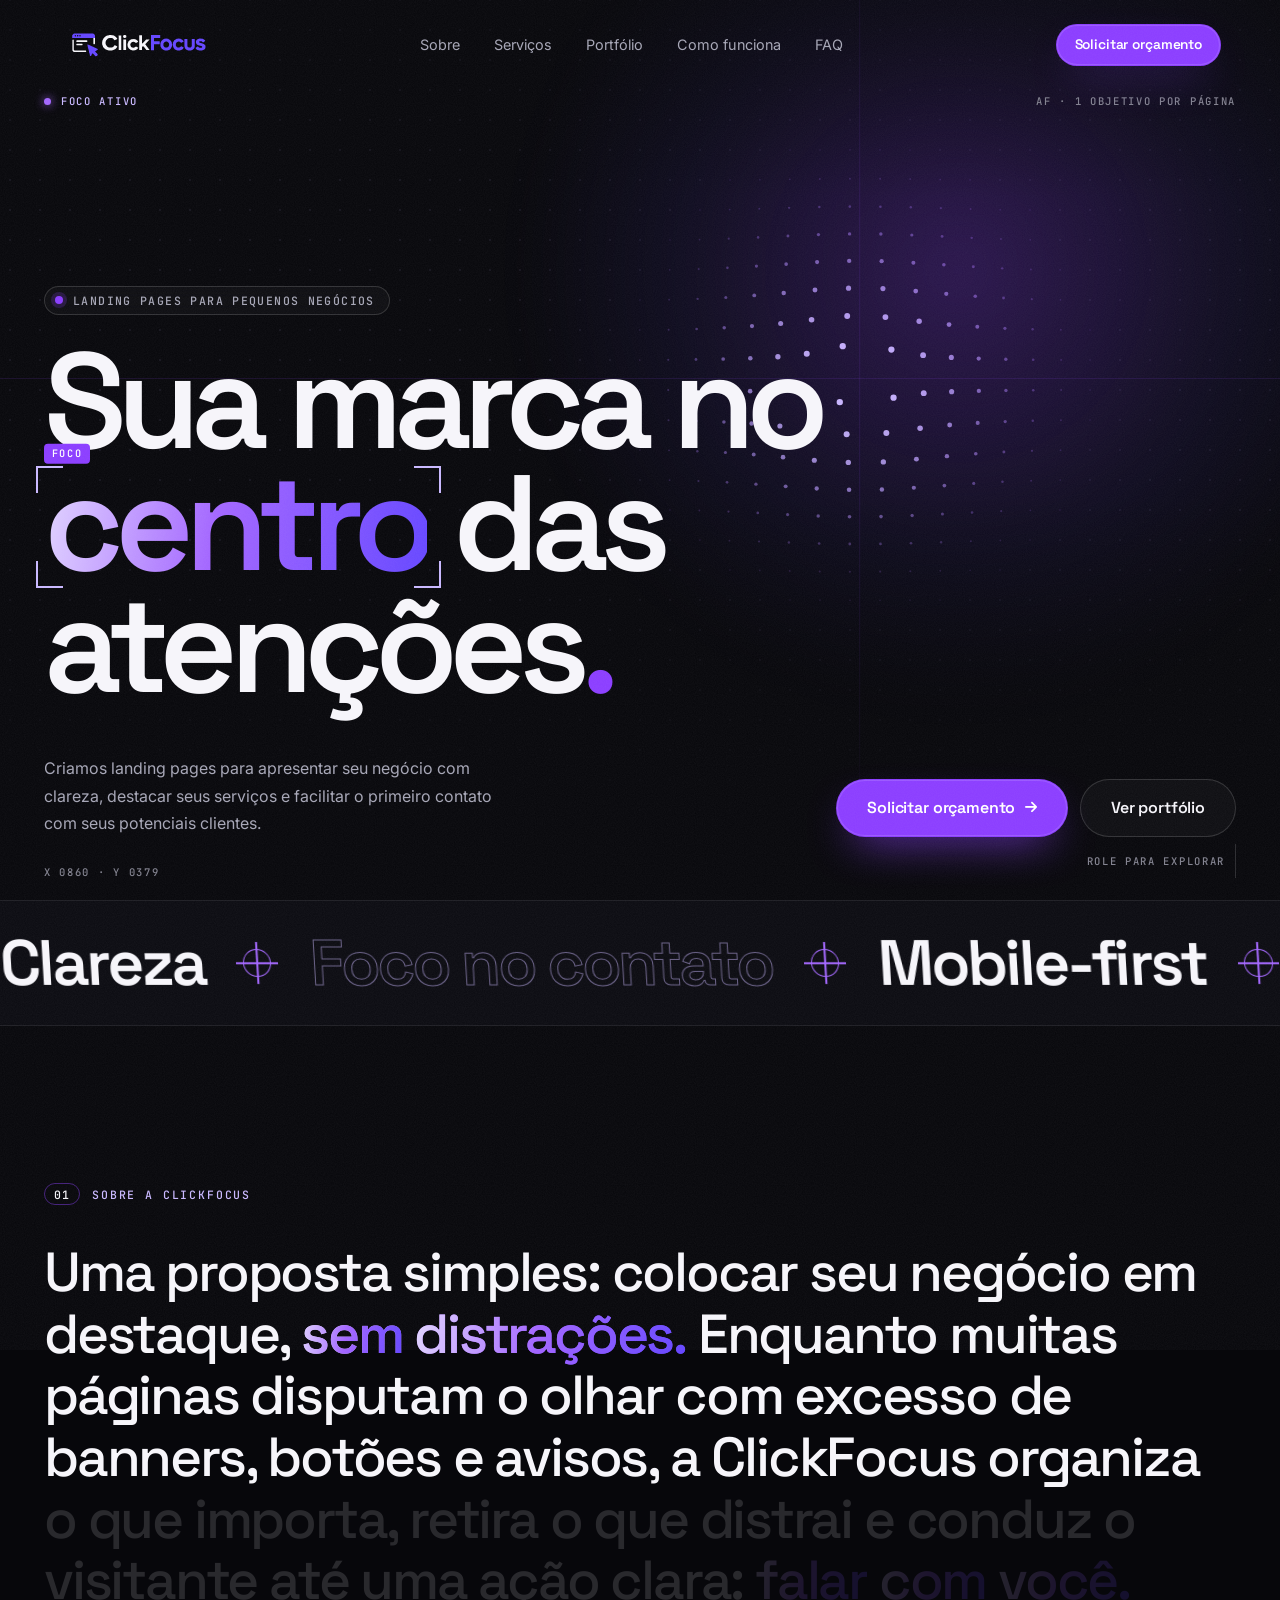
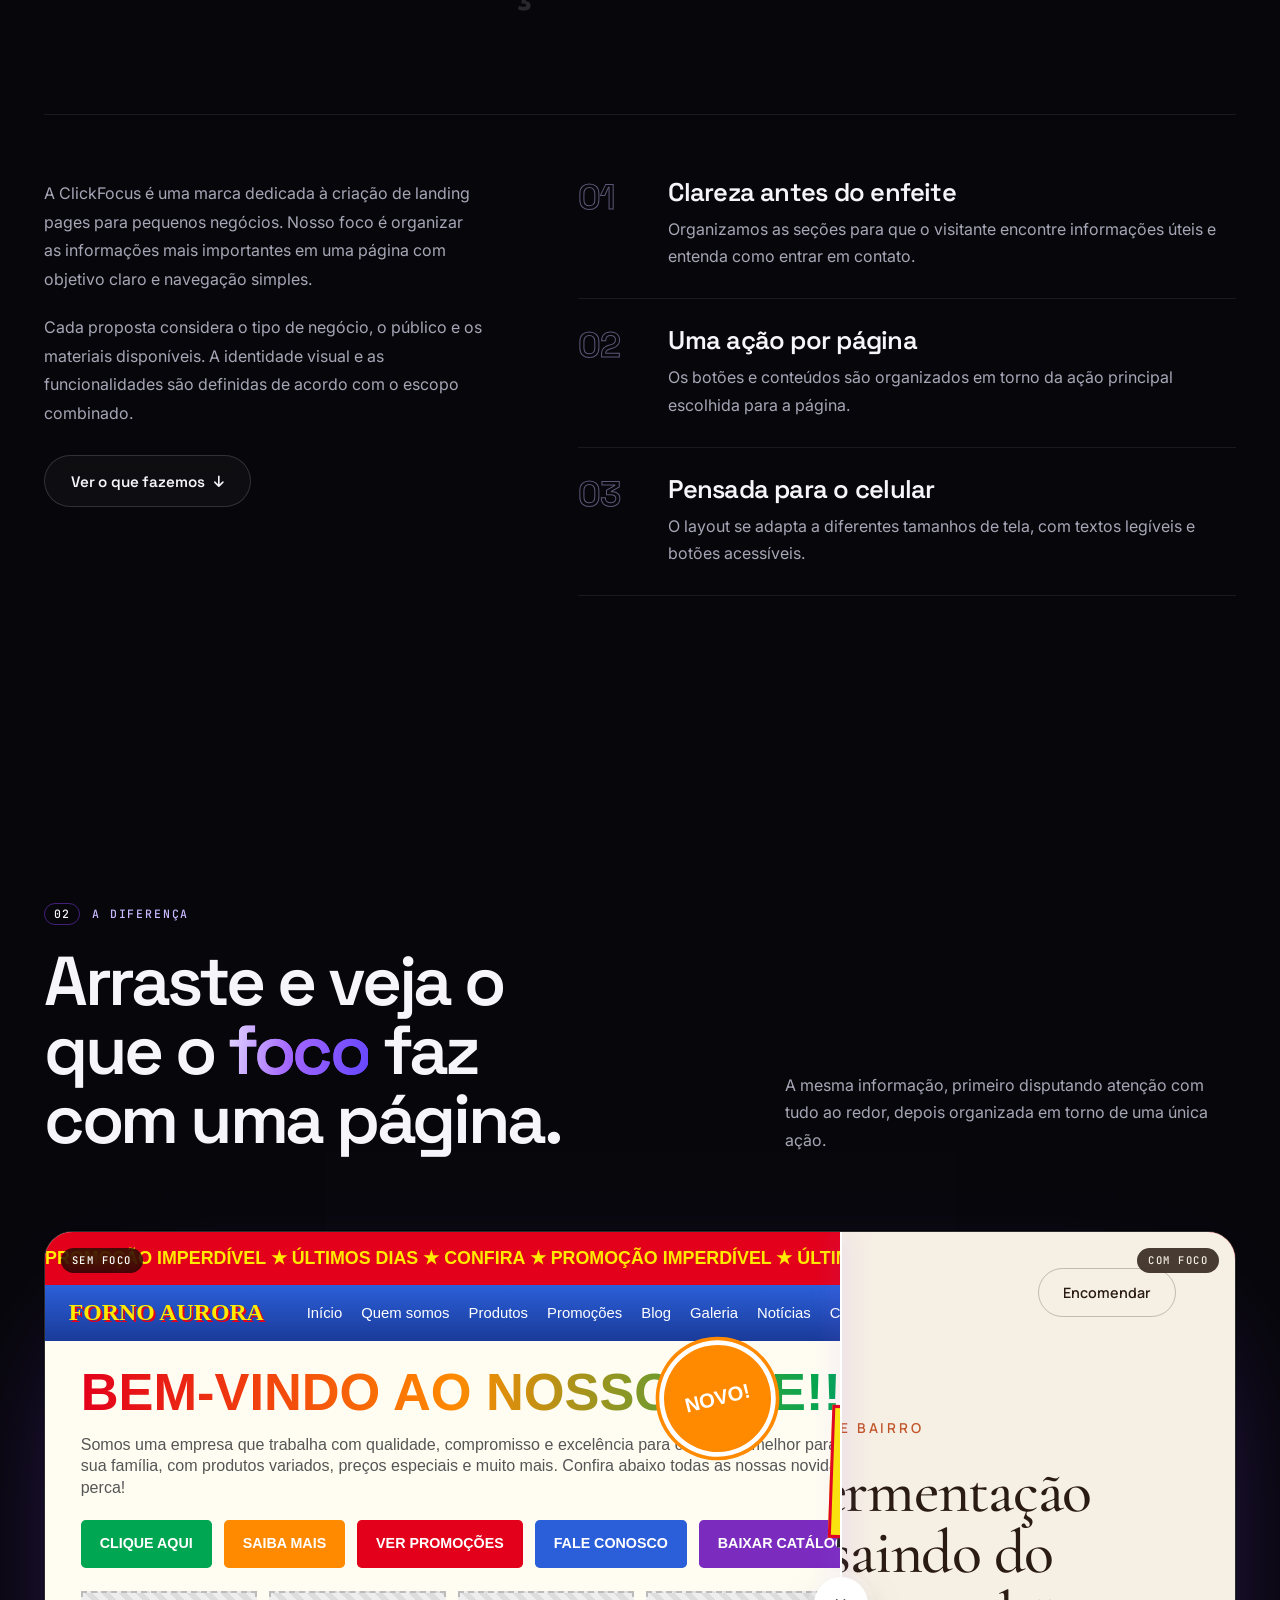
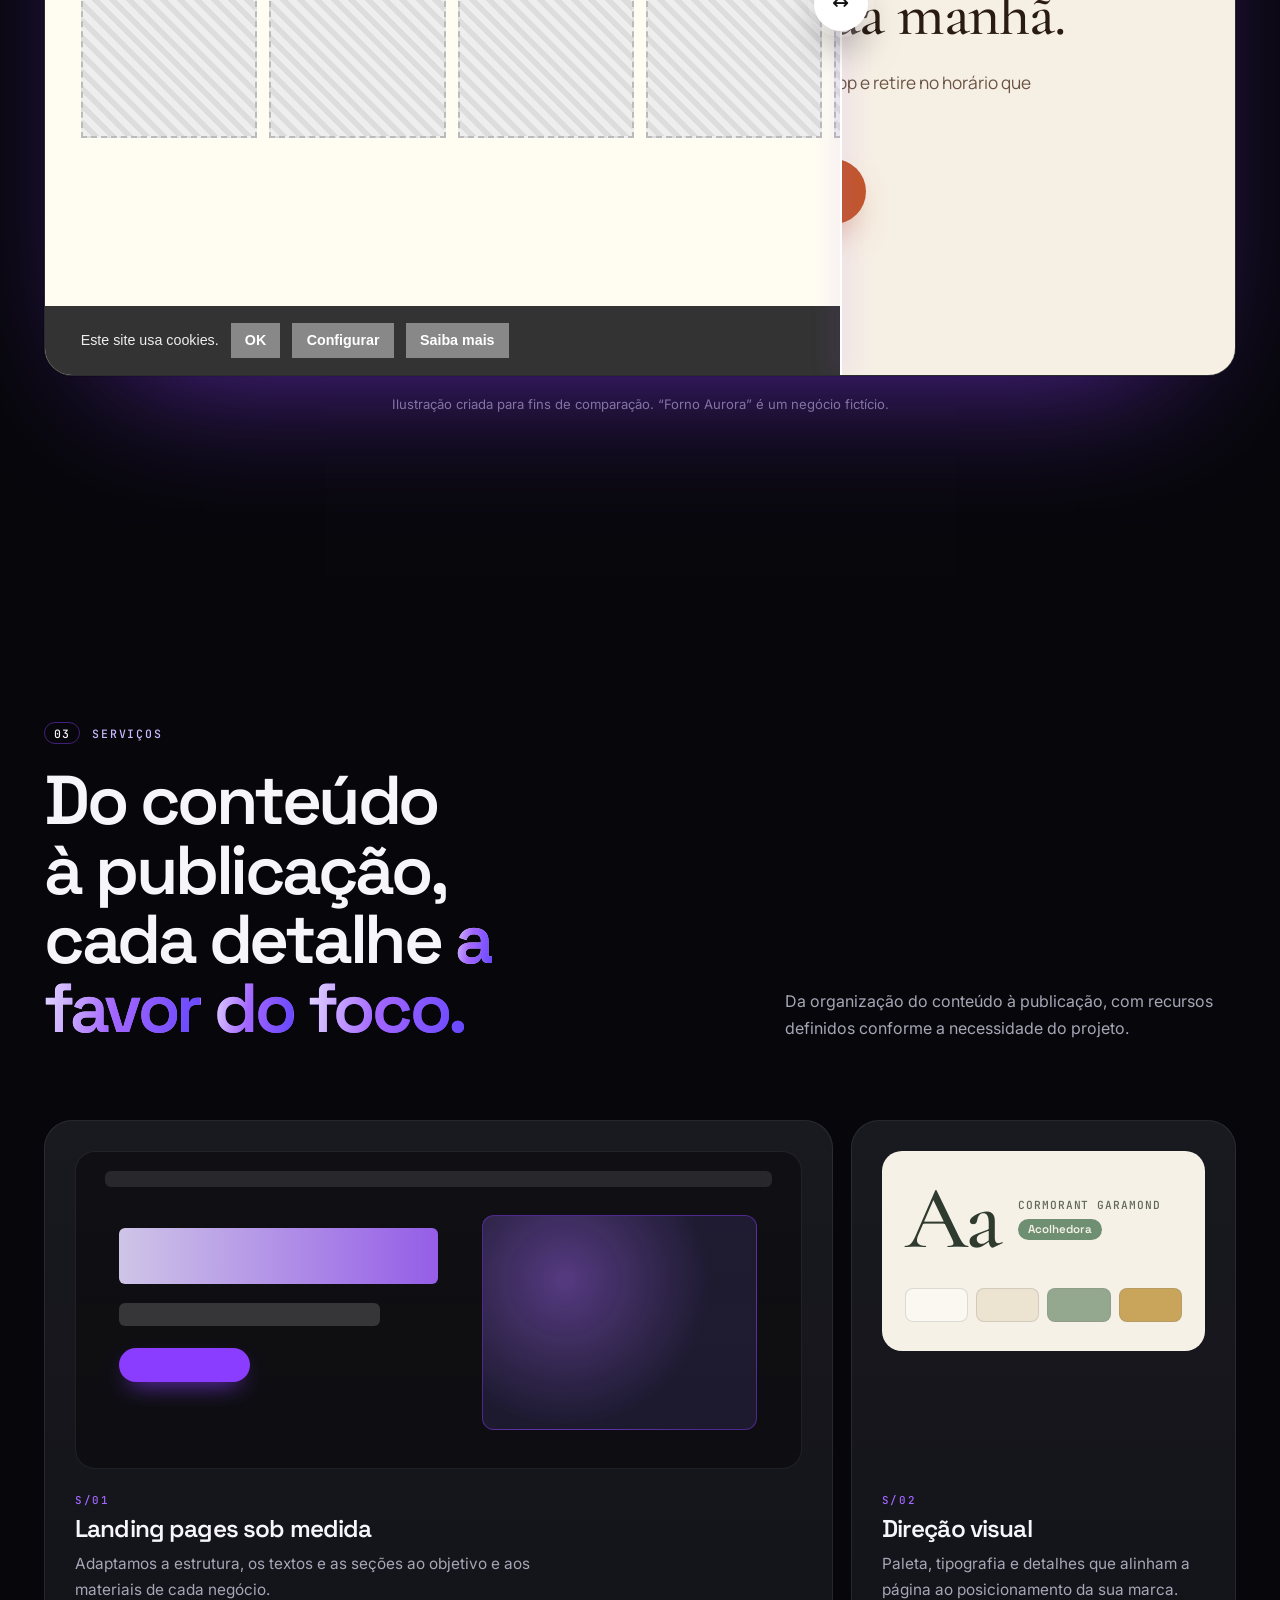
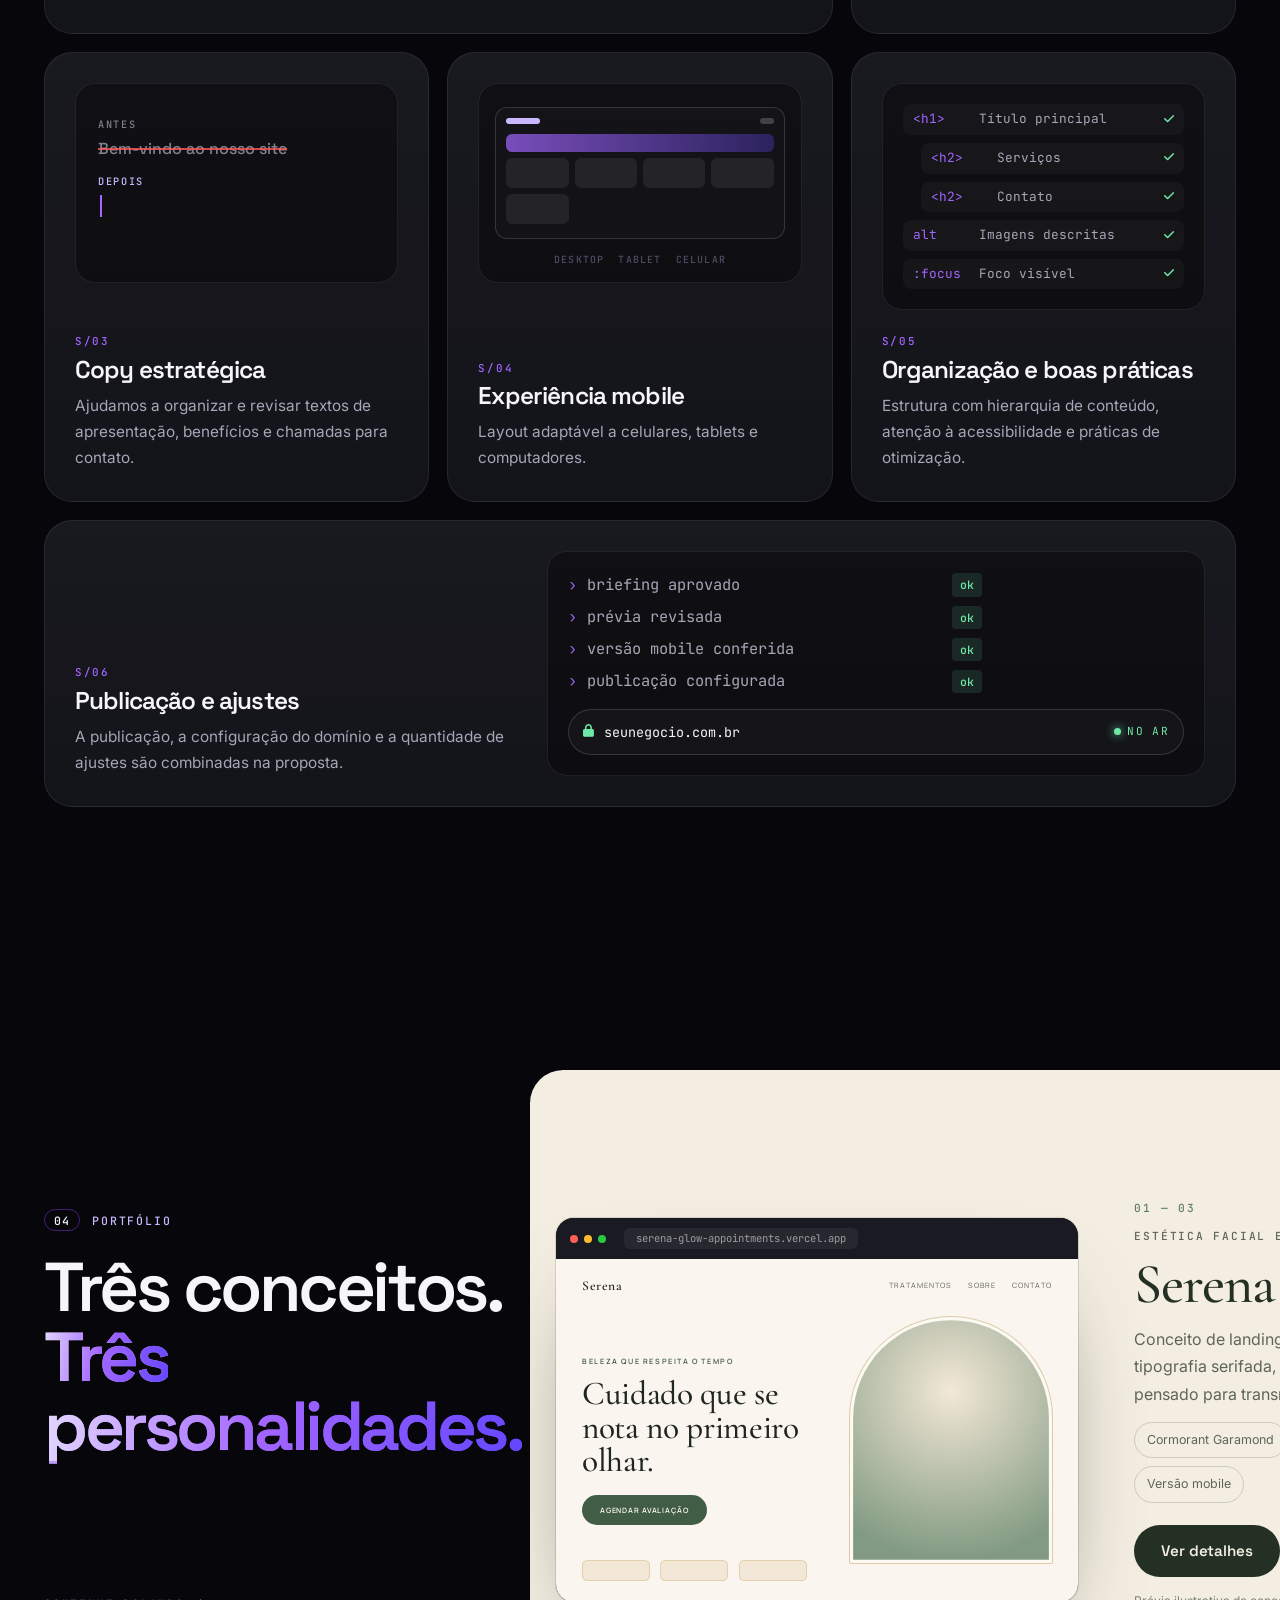
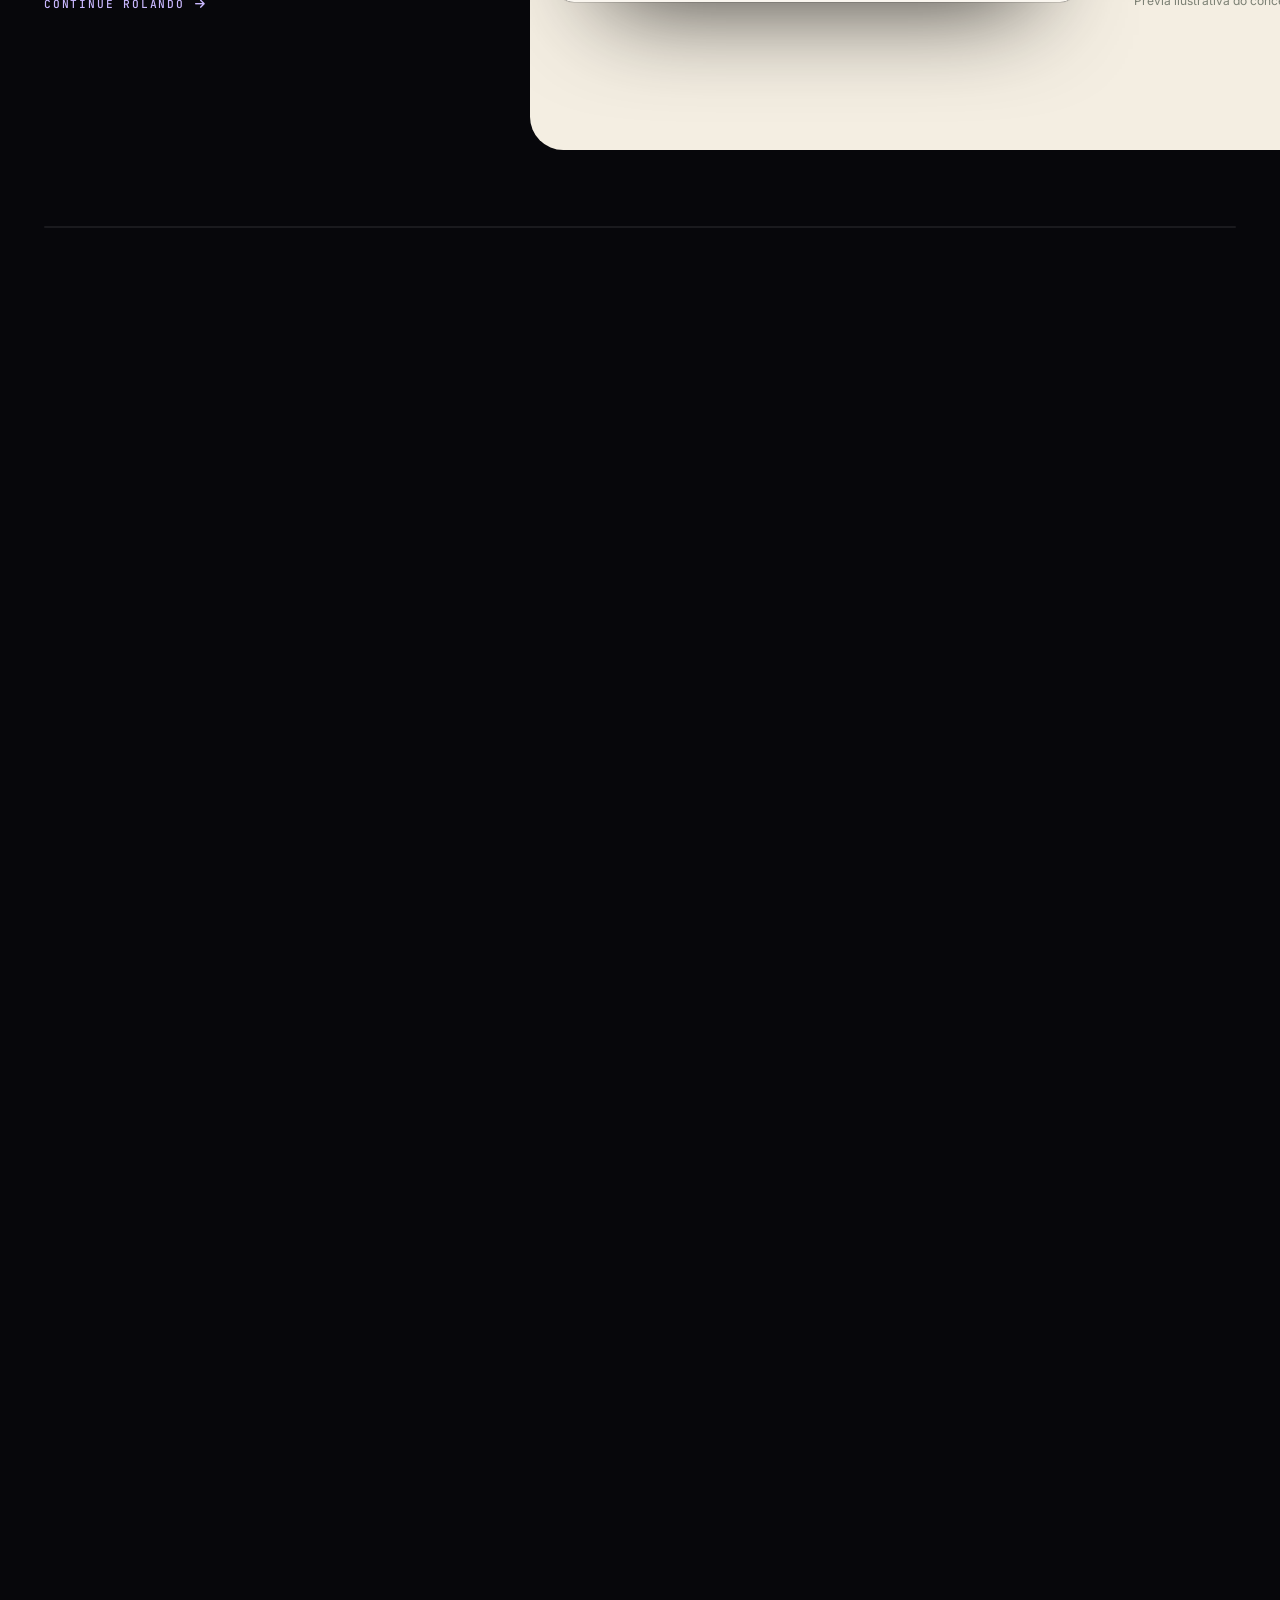
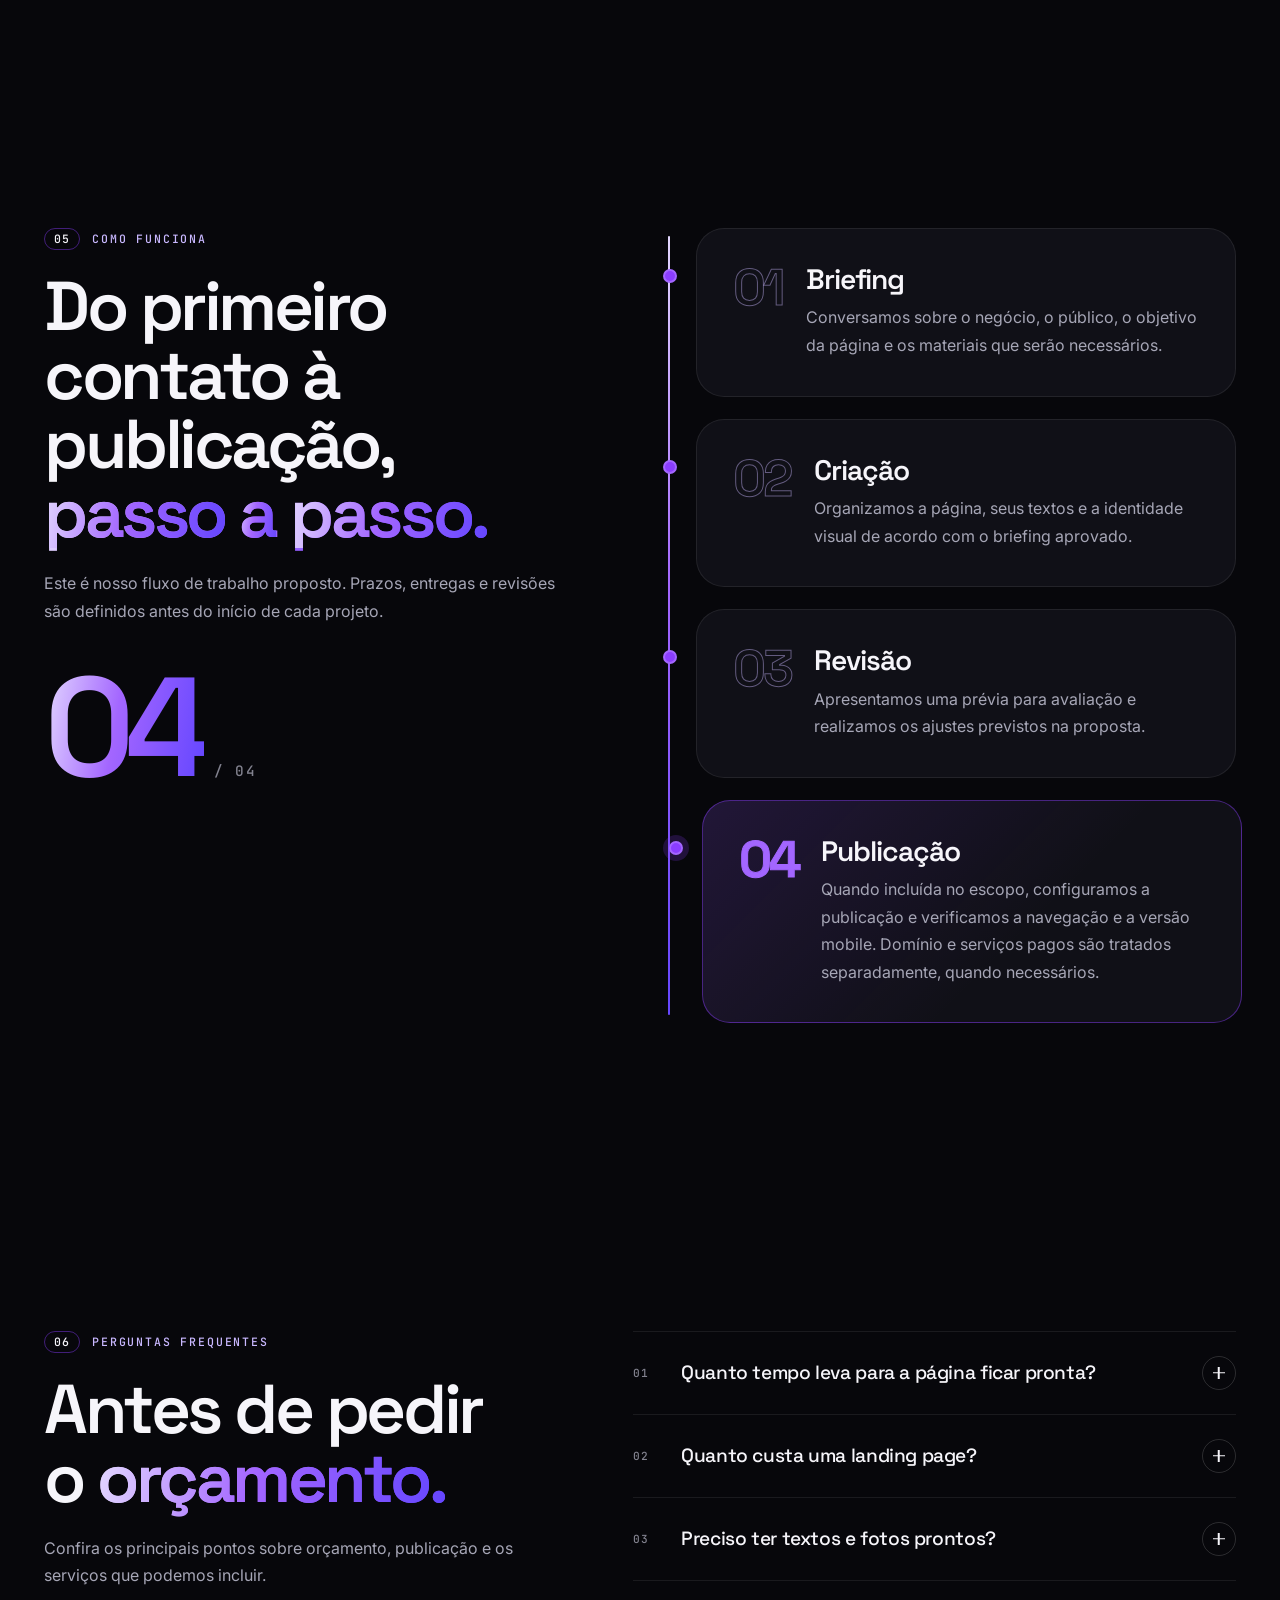
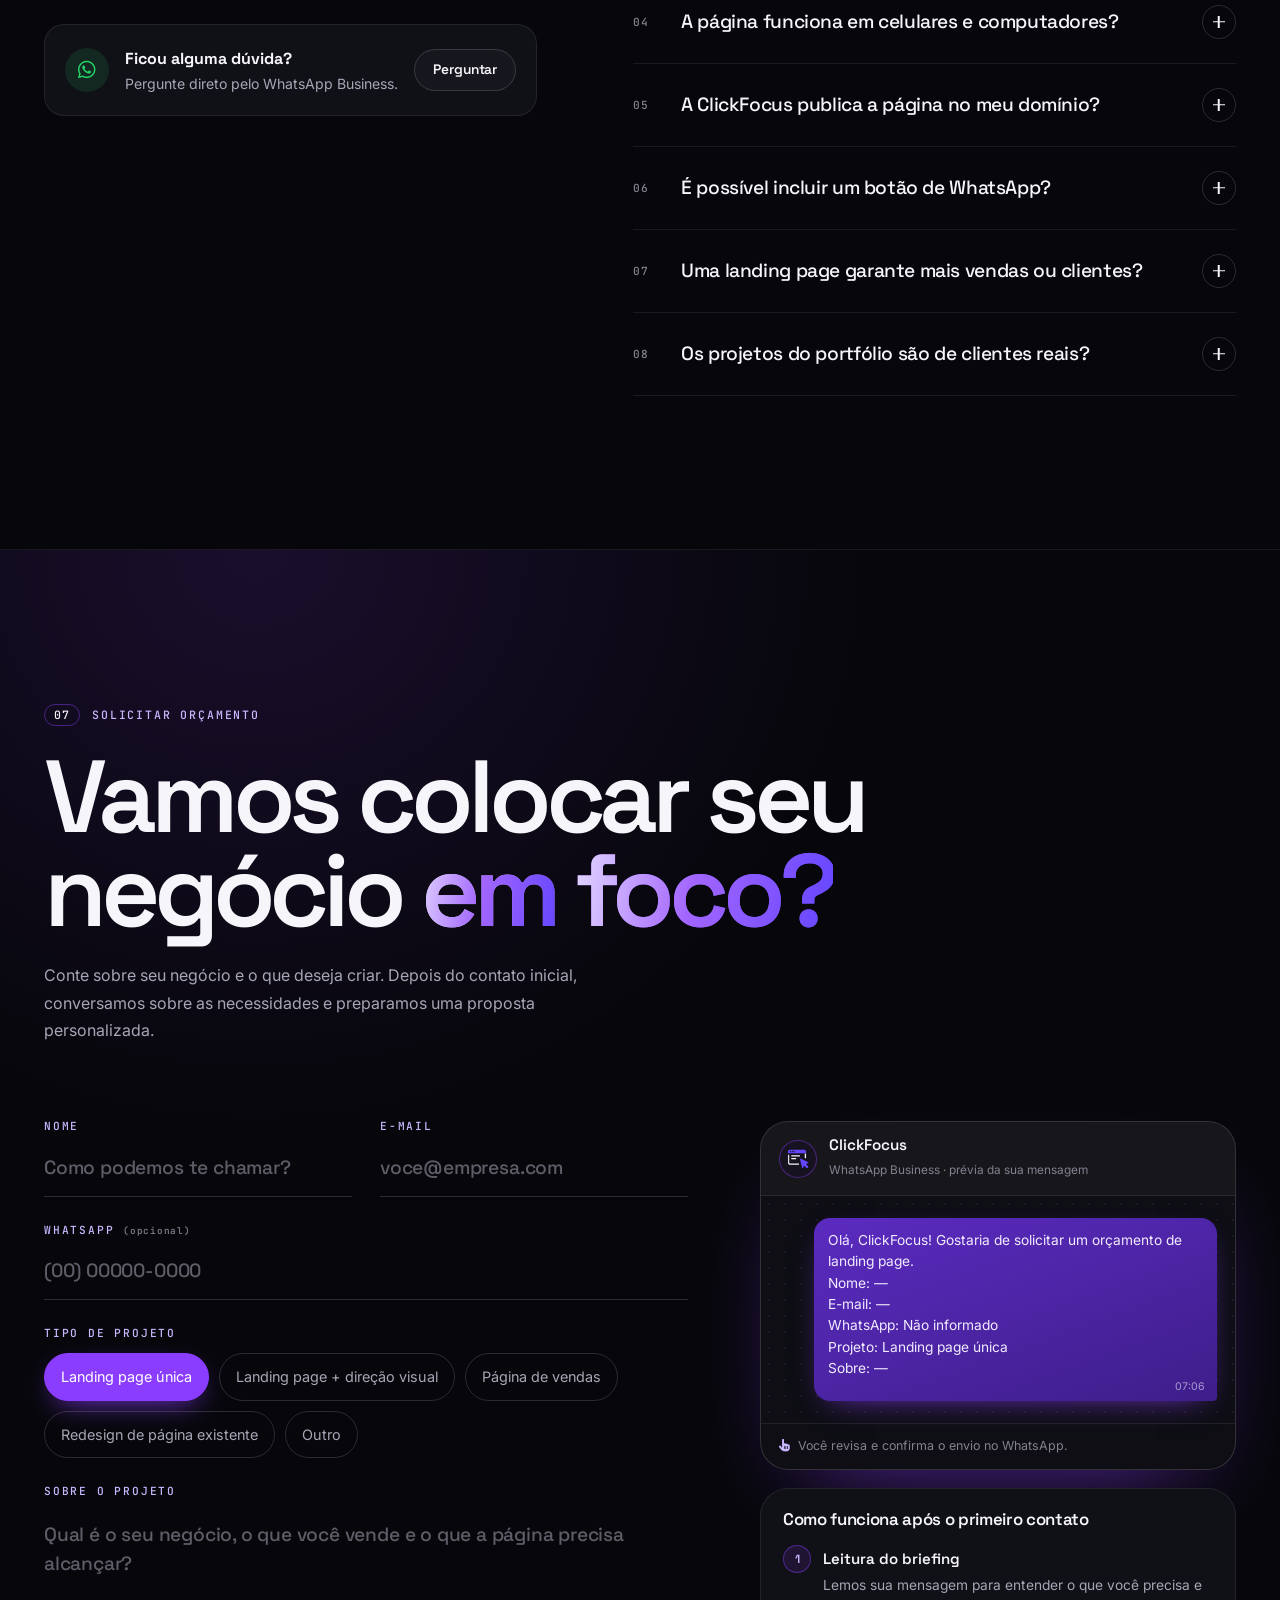
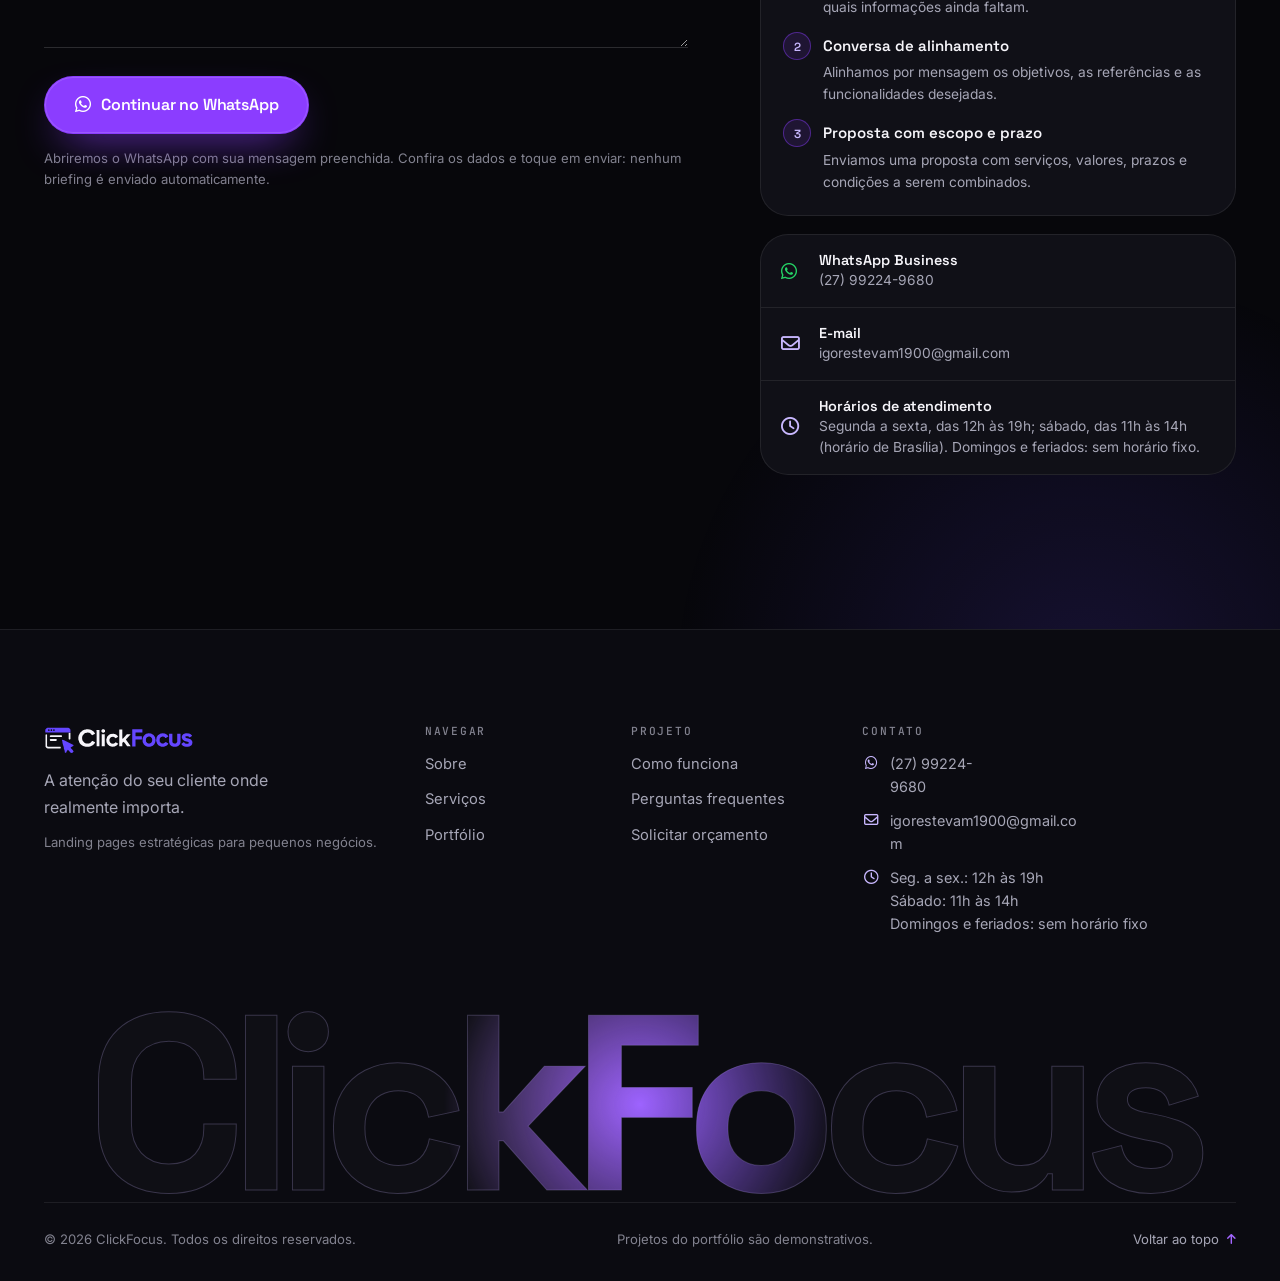
==== commit 4989c6e8: "fix: cursor sem atraso e destaques em roxo na fonte dos títulos - O visor do cursor segue o mouse no" ====
--- a/index.html
+++ b/index.html
@@ -12,7 +12,7 @@
 <link href="https://fonts.googleapis.com" rel="preconnect"/>
 <link crossorigin="" href="https://fonts.gstatic.com" rel="preconnect"/>
 <link href="https://cdnjs.cloudflare.com" rel="preconnect"/>
-<link href="https://fonts.googleapis.com/css2?family=Cormorant+Garamond:wght@500;600&amp;family=Instrument+Serif:ital@0;1&amp;family=Inter:wght@400;500;600&amp;family=JetBrains+Mono:wght@400;500&amp;family=Manrope:wght@500;600&amp;family=Space+Grotesk:wght@400;500;600;700&amp;display=swap" rel="stylesheet"/>
+<link href="https://fonts.googleapis.com/css2?family=Cormorant+Garamond:wght@500;600&amp;family=Inter:wght@400;500;600&amp;family=JetBrains+Mono:wght@400;500&amp;family=Manrope:wght@500;600&amp;family=Space+Grotesk:wght@400;500;600;700&amp;display=swap" rel="stylesheet"/>
 <link href="https://cdnjs.cloudflare.com/ajax/libs/font-awesome/6.7.2/css/all.min.css" rel="stylesheet"/>
 <link href="assets/site.css?v=3" rel="stylesheet"/>
 <script>
--- a/assets/site.css
+++ b/assets/site.css
@@ -1,7 +1,7 @@
 /* =========================================================
    ClickFocus — "Modo Foco"
    Identidade: preto #07070B · roxo elétrico #8B3DFF · branco
-   Tipografia: Space Grotesk (display) · Instrument Serif (acento)
+   Tipografia: Space Grotesk (display, destaques em roxo)
                Inter (texto) · JetBrains Mono (rótulos/HUD)
    ========================================================= */
 
@@ -23,7 +23,6 @@
   --muted: #A6A6B6;
   --dim: #82828F;
   --f-display: 'Space Grotesk', system-ui, sans-serif;
-  --f-serif: 'Instrument Serif', Georgia, serif;
   --f-body: 'Inter', system-ui, sans-serif;
   --f-mono: 'JetBrains Mono', ui-monospace, SFMono-Regular, monospace;
   --ease: cubic-bezier(.22, 1, .36, 1);
@@ -77,11 +76,7 @@
 /* ---------- Tipografia ---------- */
 .h2 { font-size: clamp(2.2rem, 5.4vw, 4.6rem); line-height: 1; letter-spacing: -.05em; font-weight: 600; }
 .h2 em, .hero__title em, .manifesto em, .contact__title em, .works__outro-h em {
-  font-family: var(--f-serif);
-  font-style: italic;
-  font-weight: 400;
-  letter-spacing: -.01em;
-  padding-right: .04em;
+  font-style: normal;
   background: var(--grad);
   -webkit-background-clip: text;
   background-clip: text;
@@ -297,7 +292,6 @@
 }
 .hl { display: block; }
 .hl__in { display: inline-block; }
-.hero__title em { font-size: 1.07em; line-height: .8; }
 .hero__dot { color: var(--violet); }
 .lock { position: relative; display: inline-block; }
 .lock__frame { position: absolute; inset: .02em -.1em -.02em -.06em; pointer-events: none; }
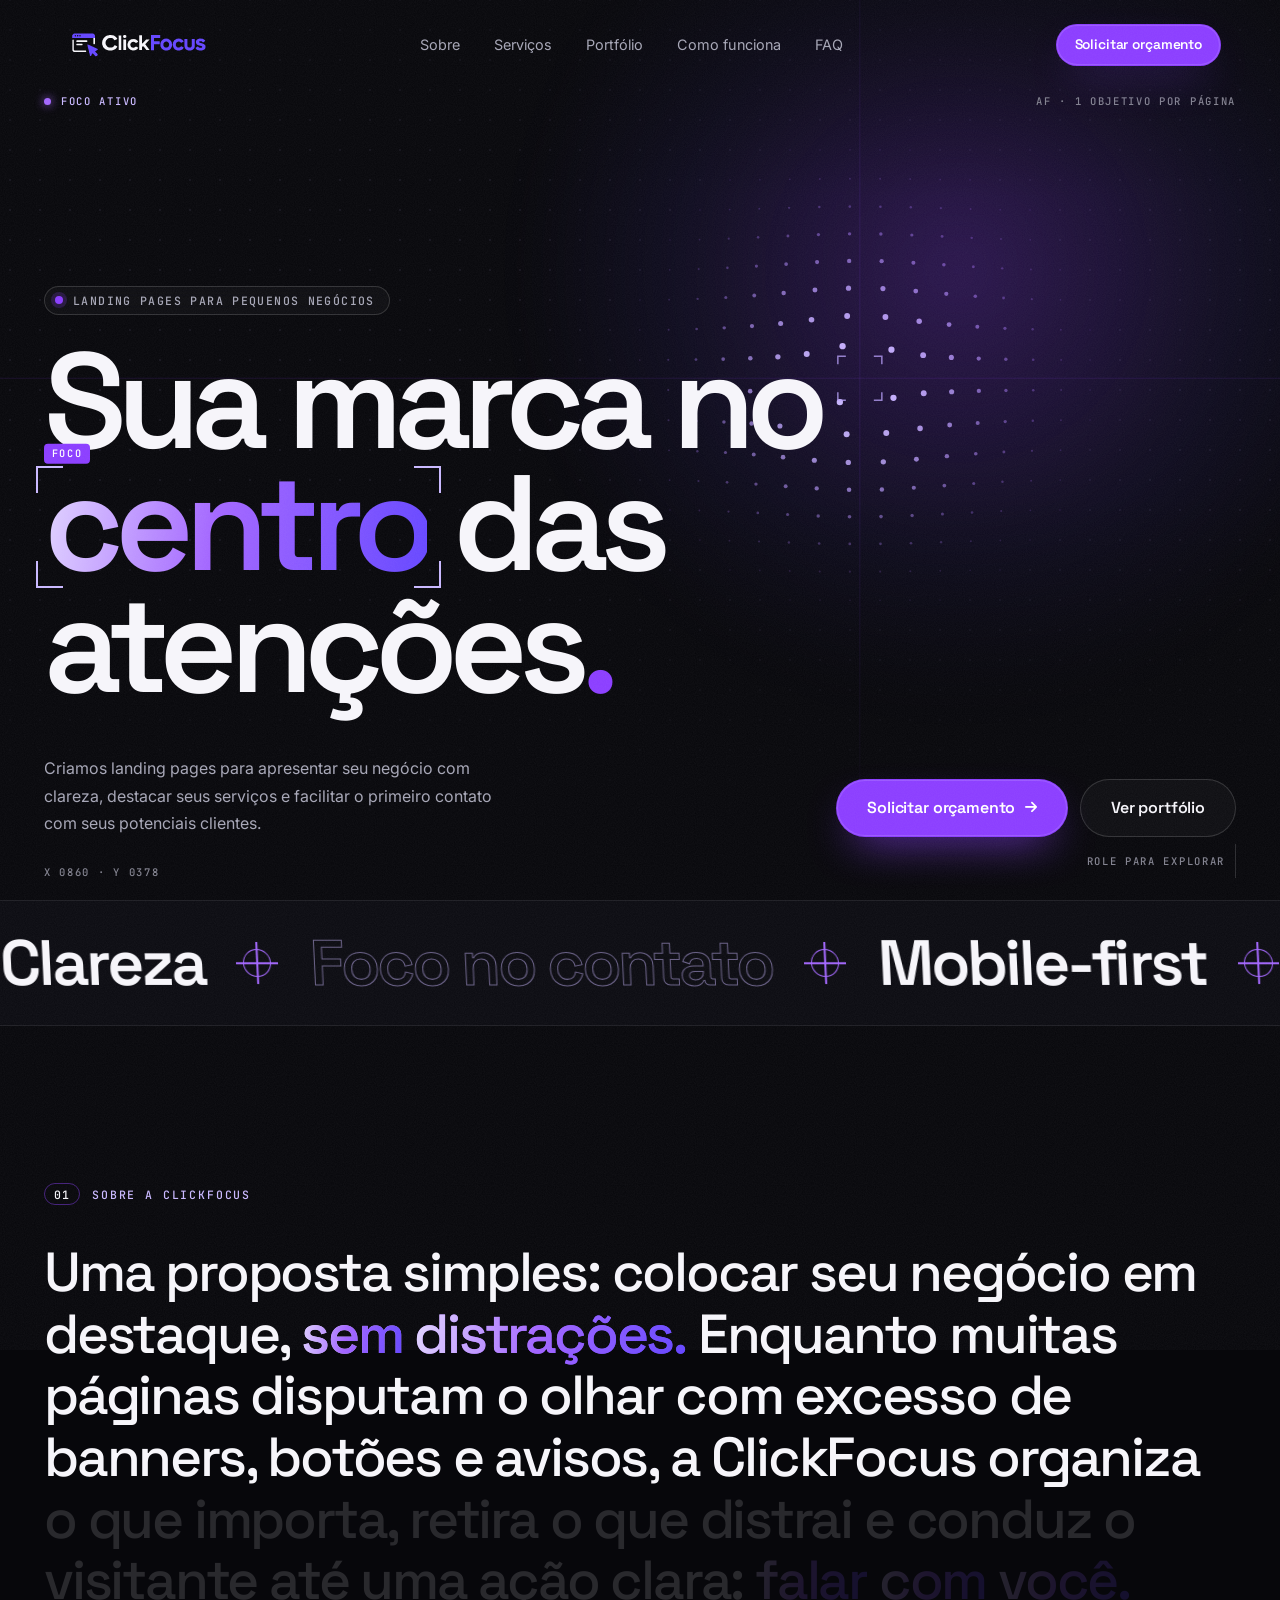
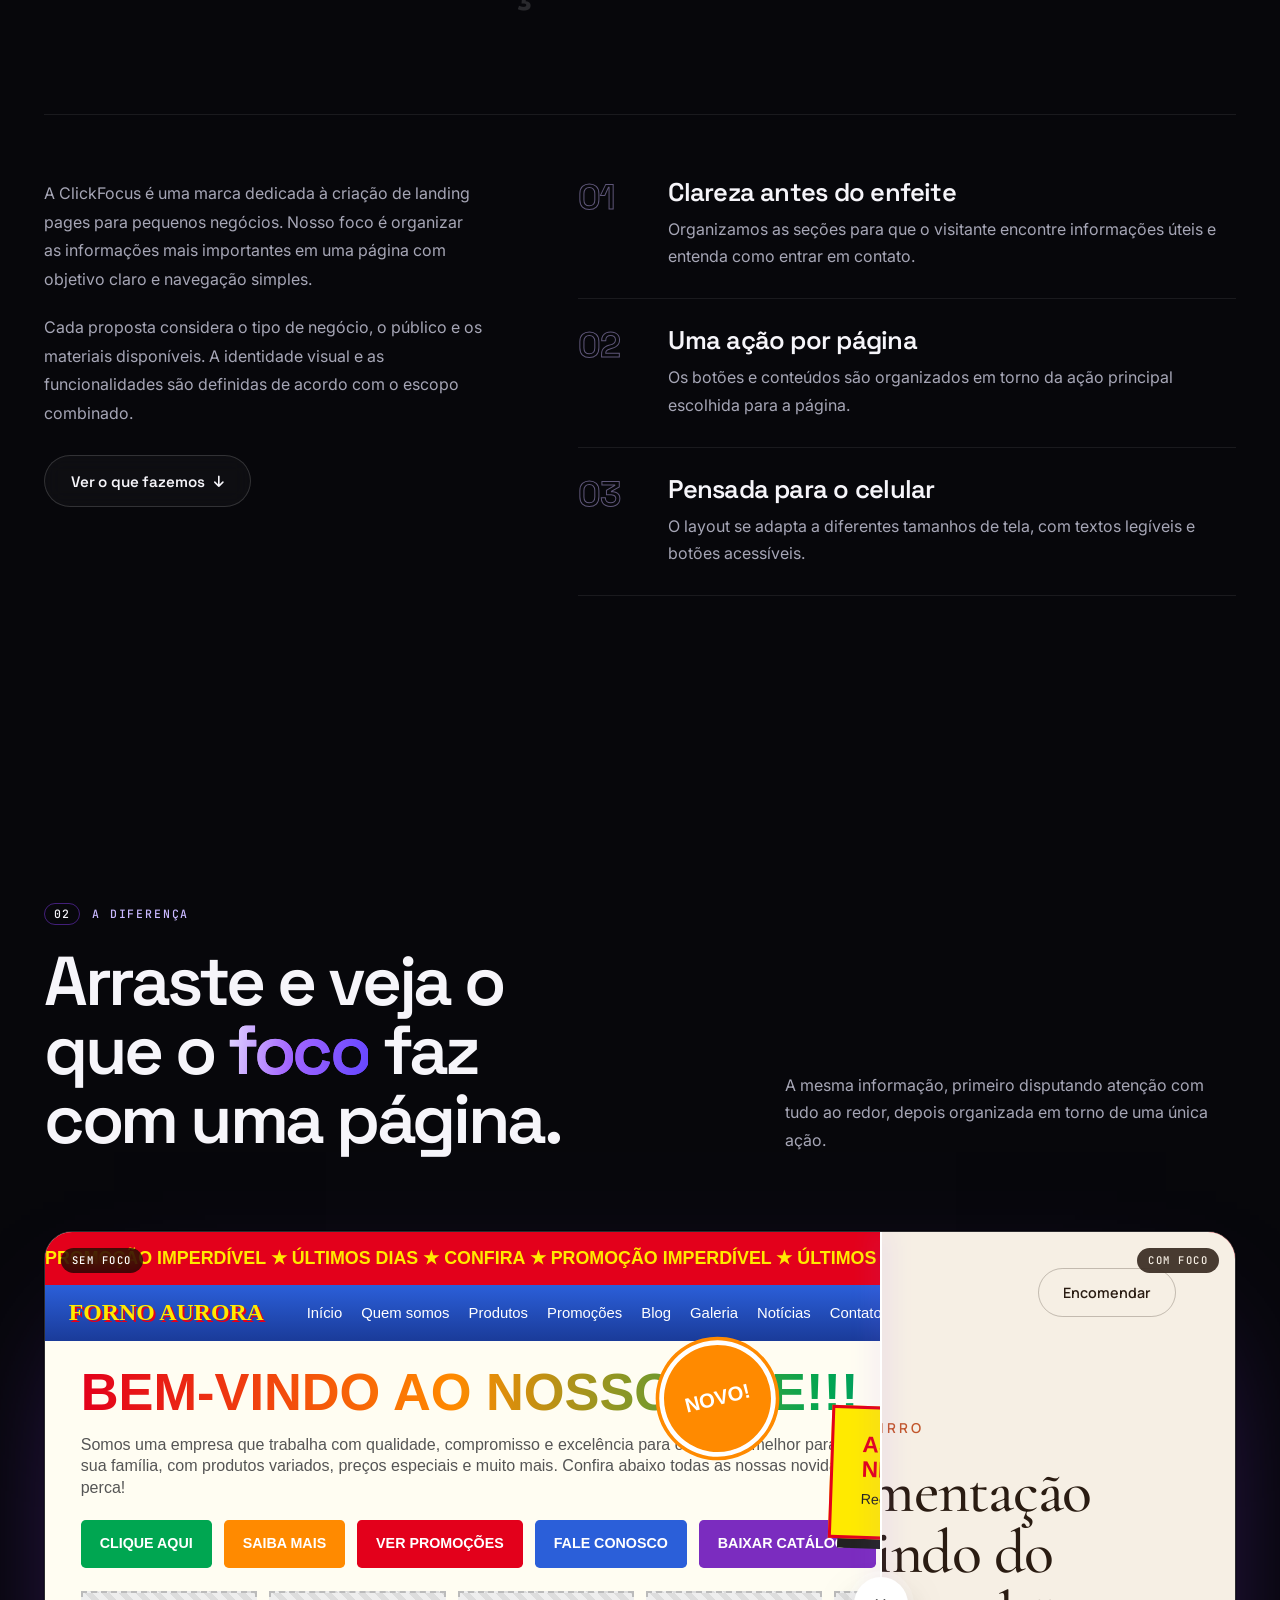
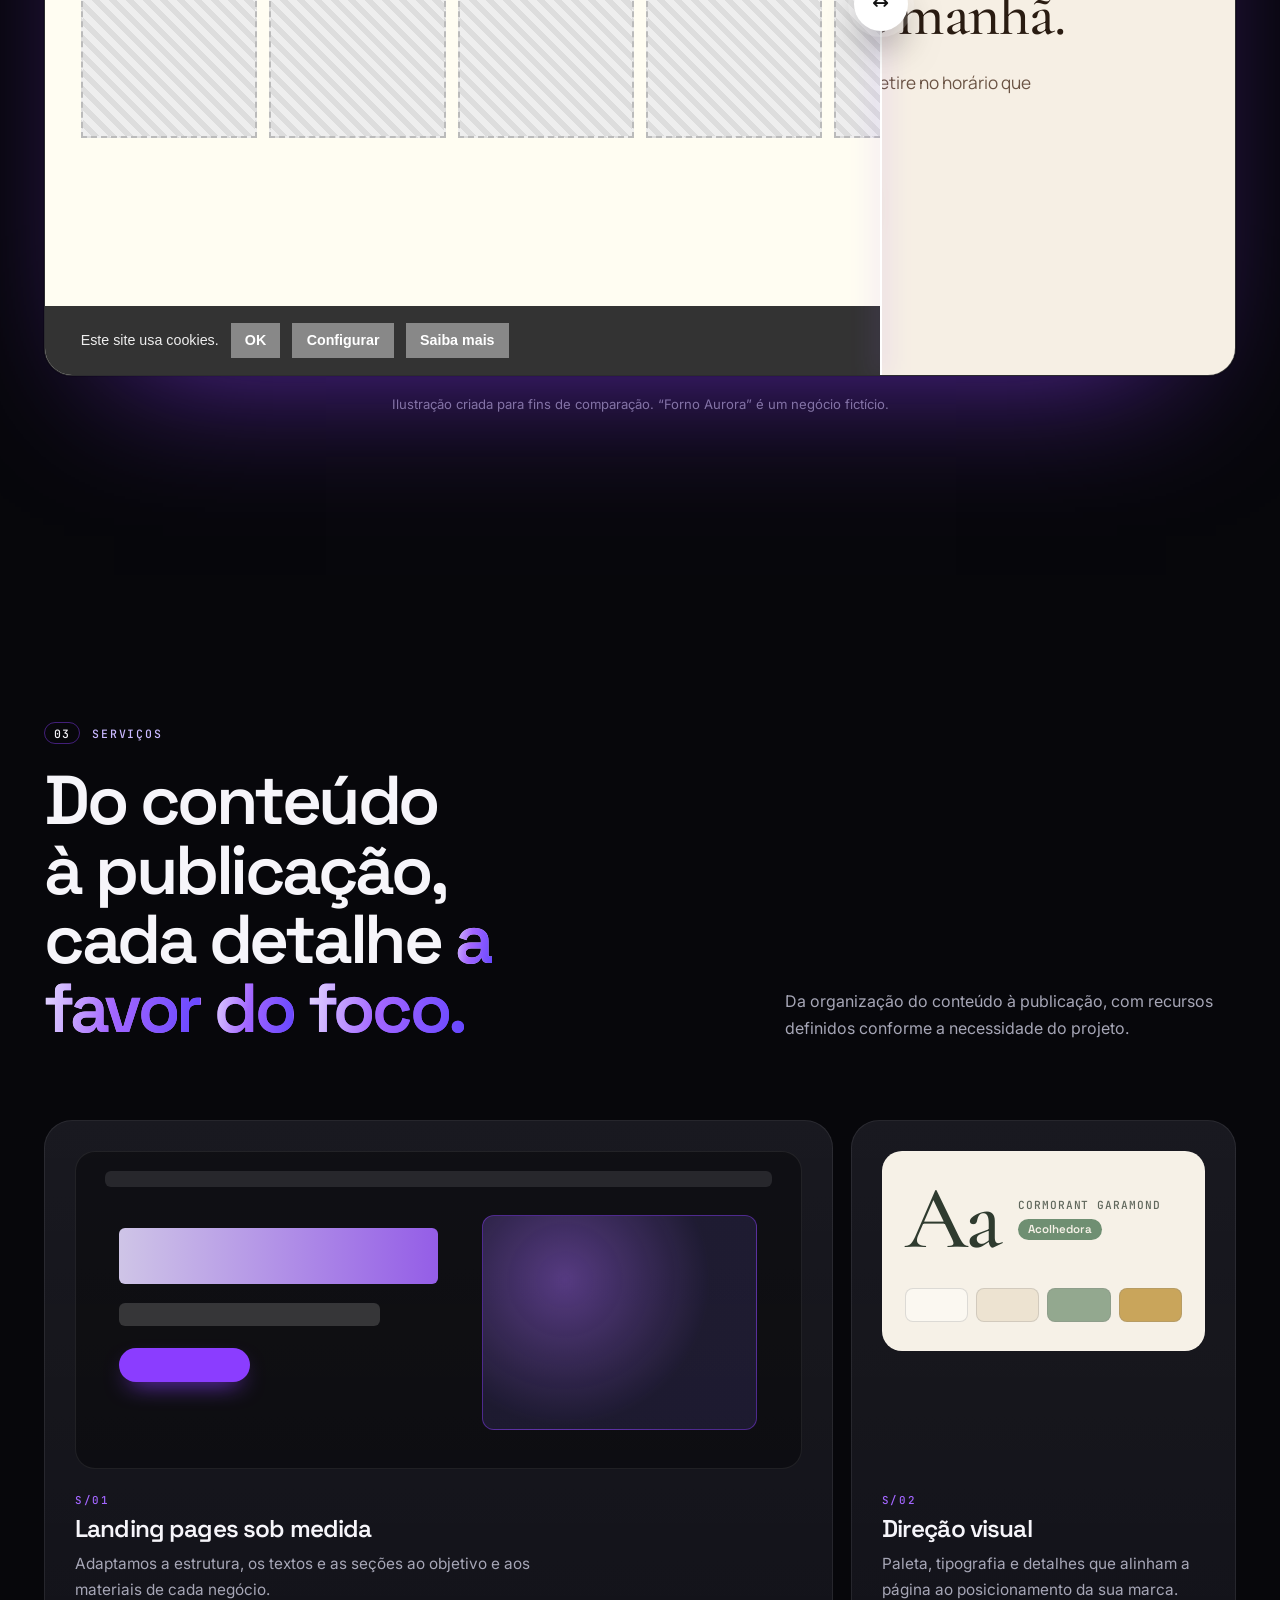
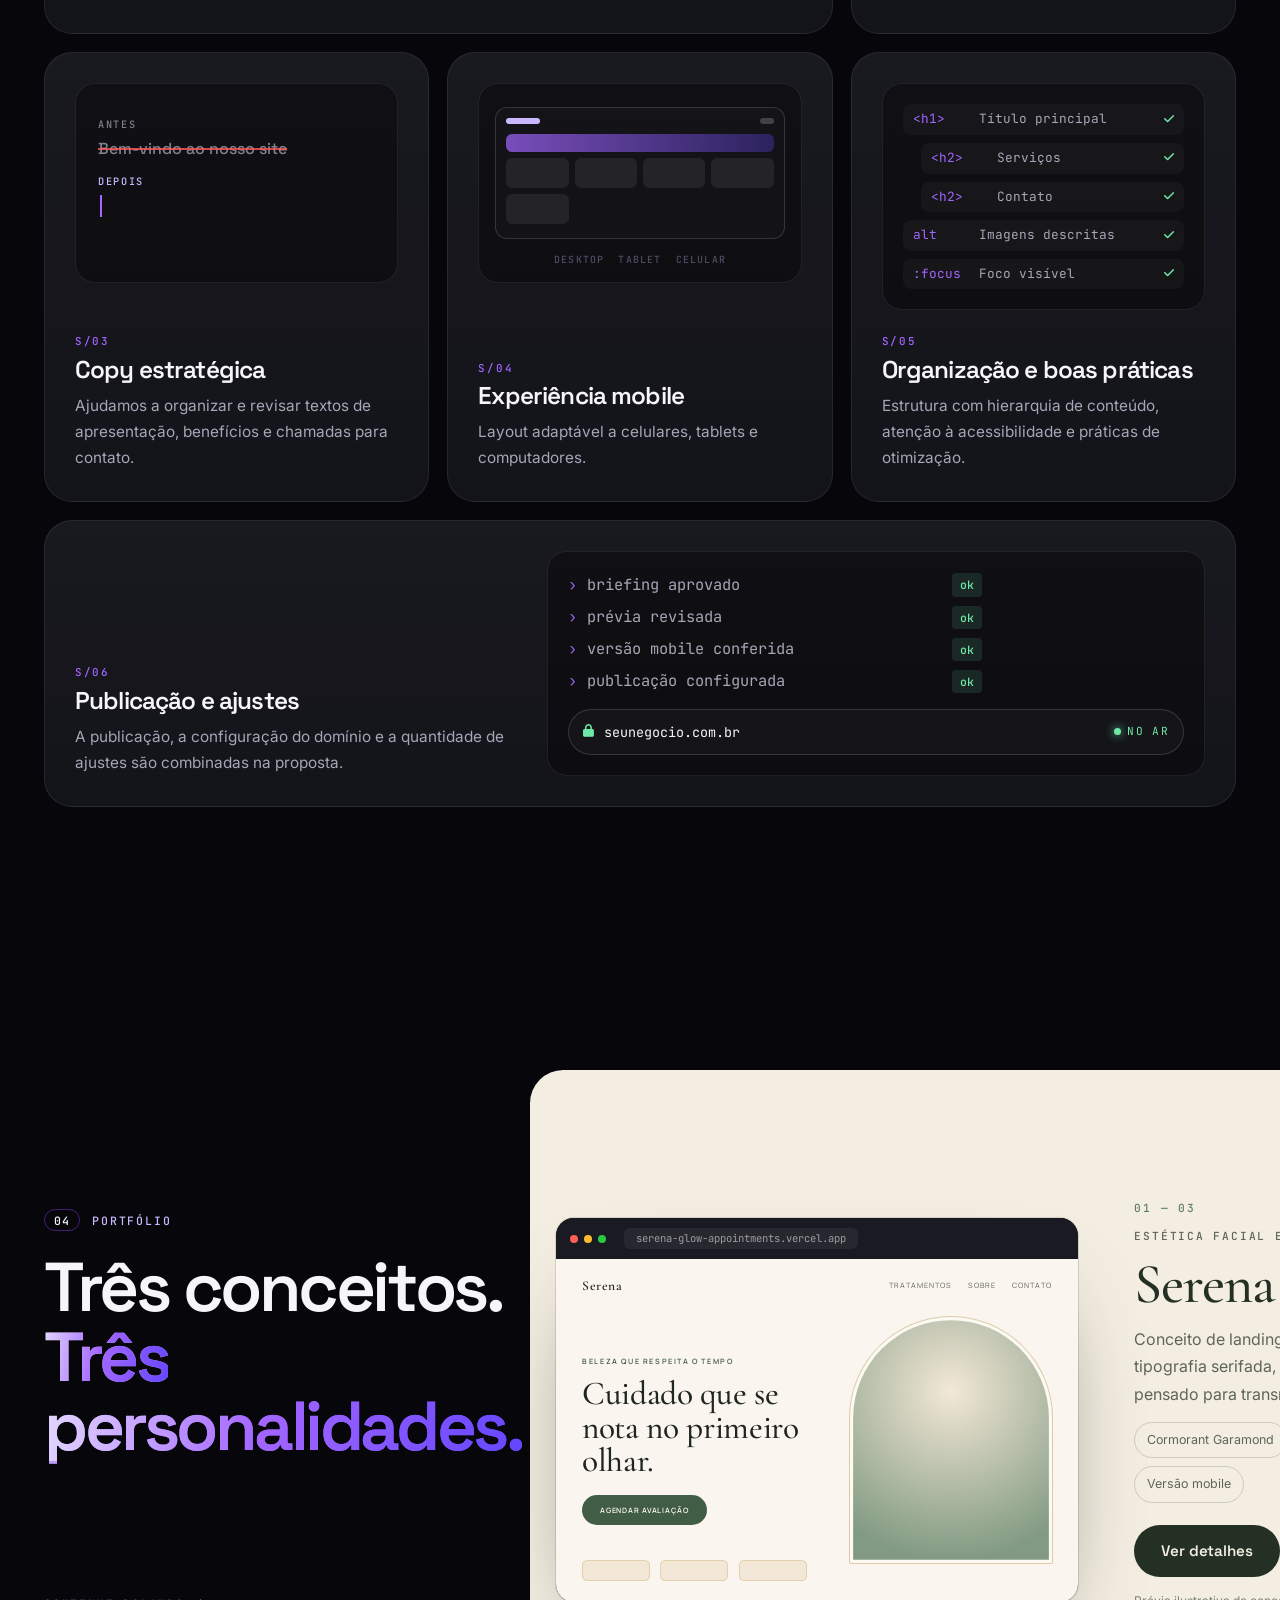
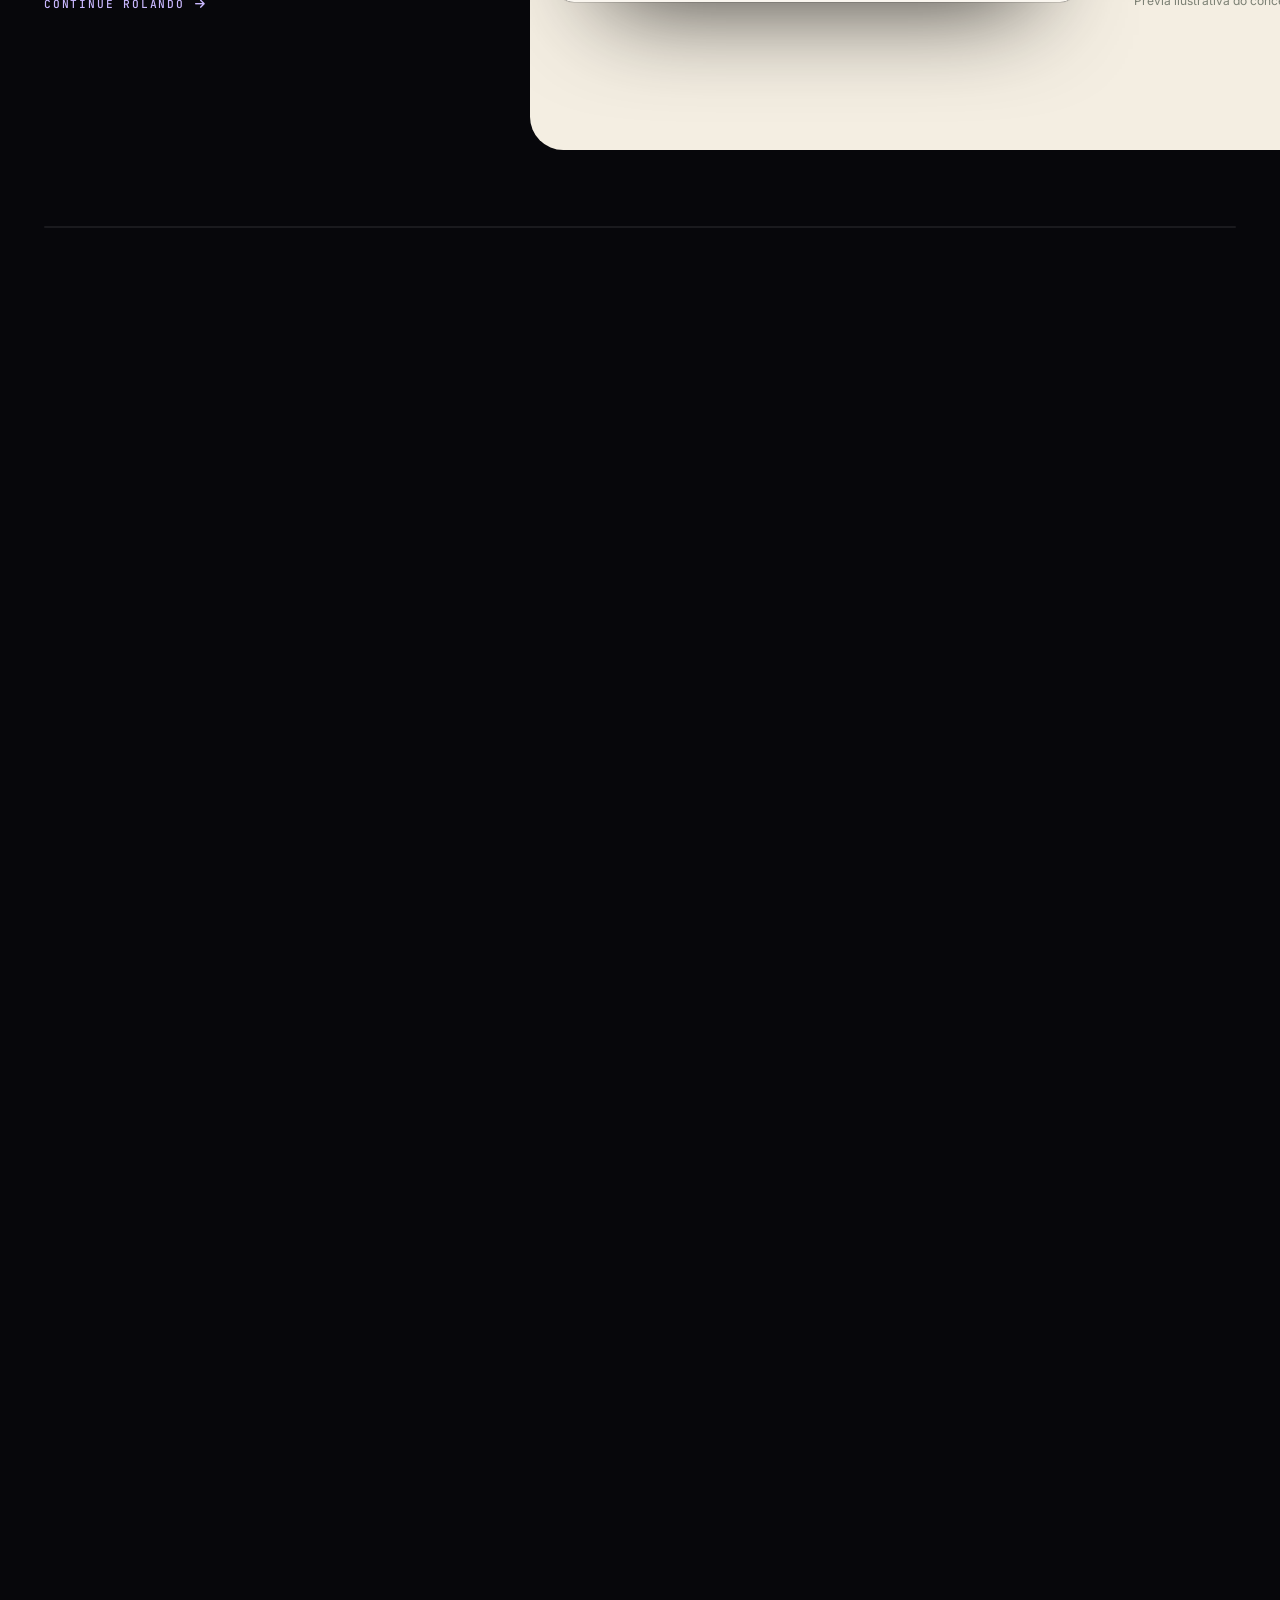
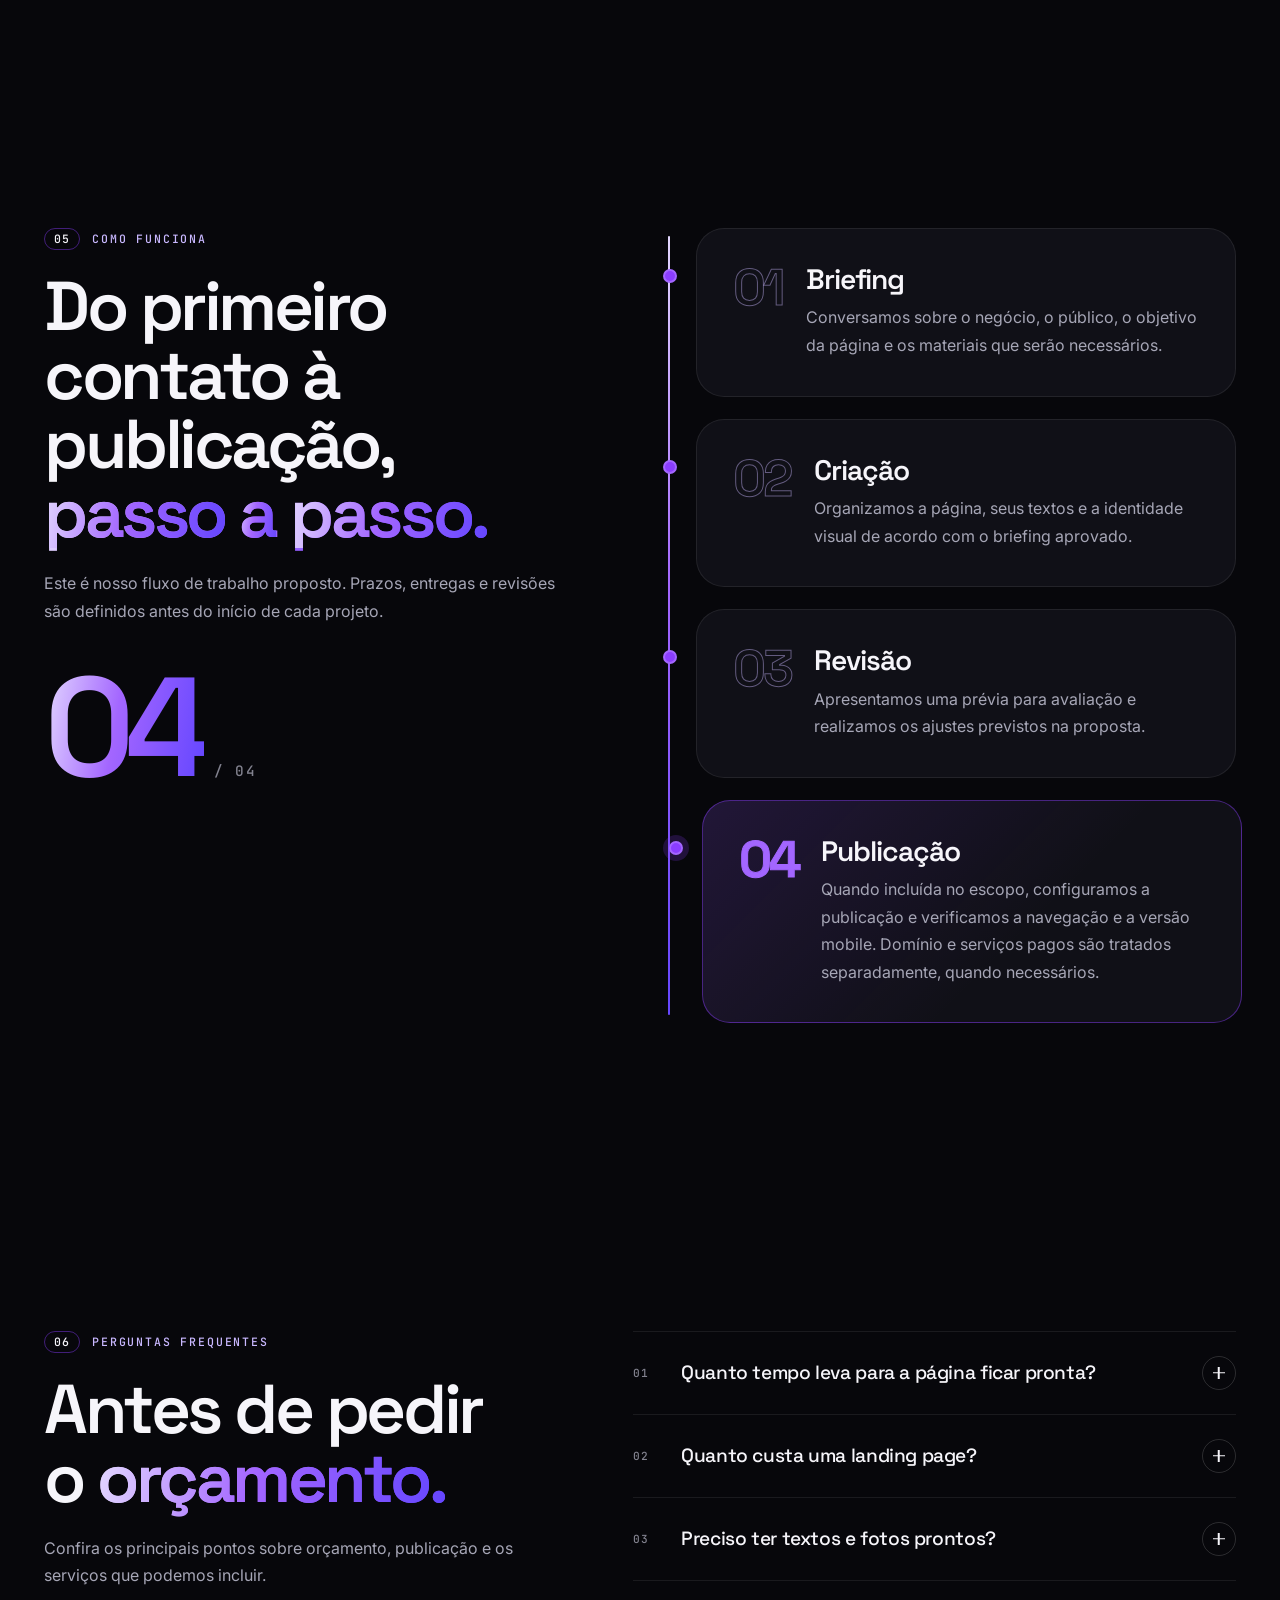
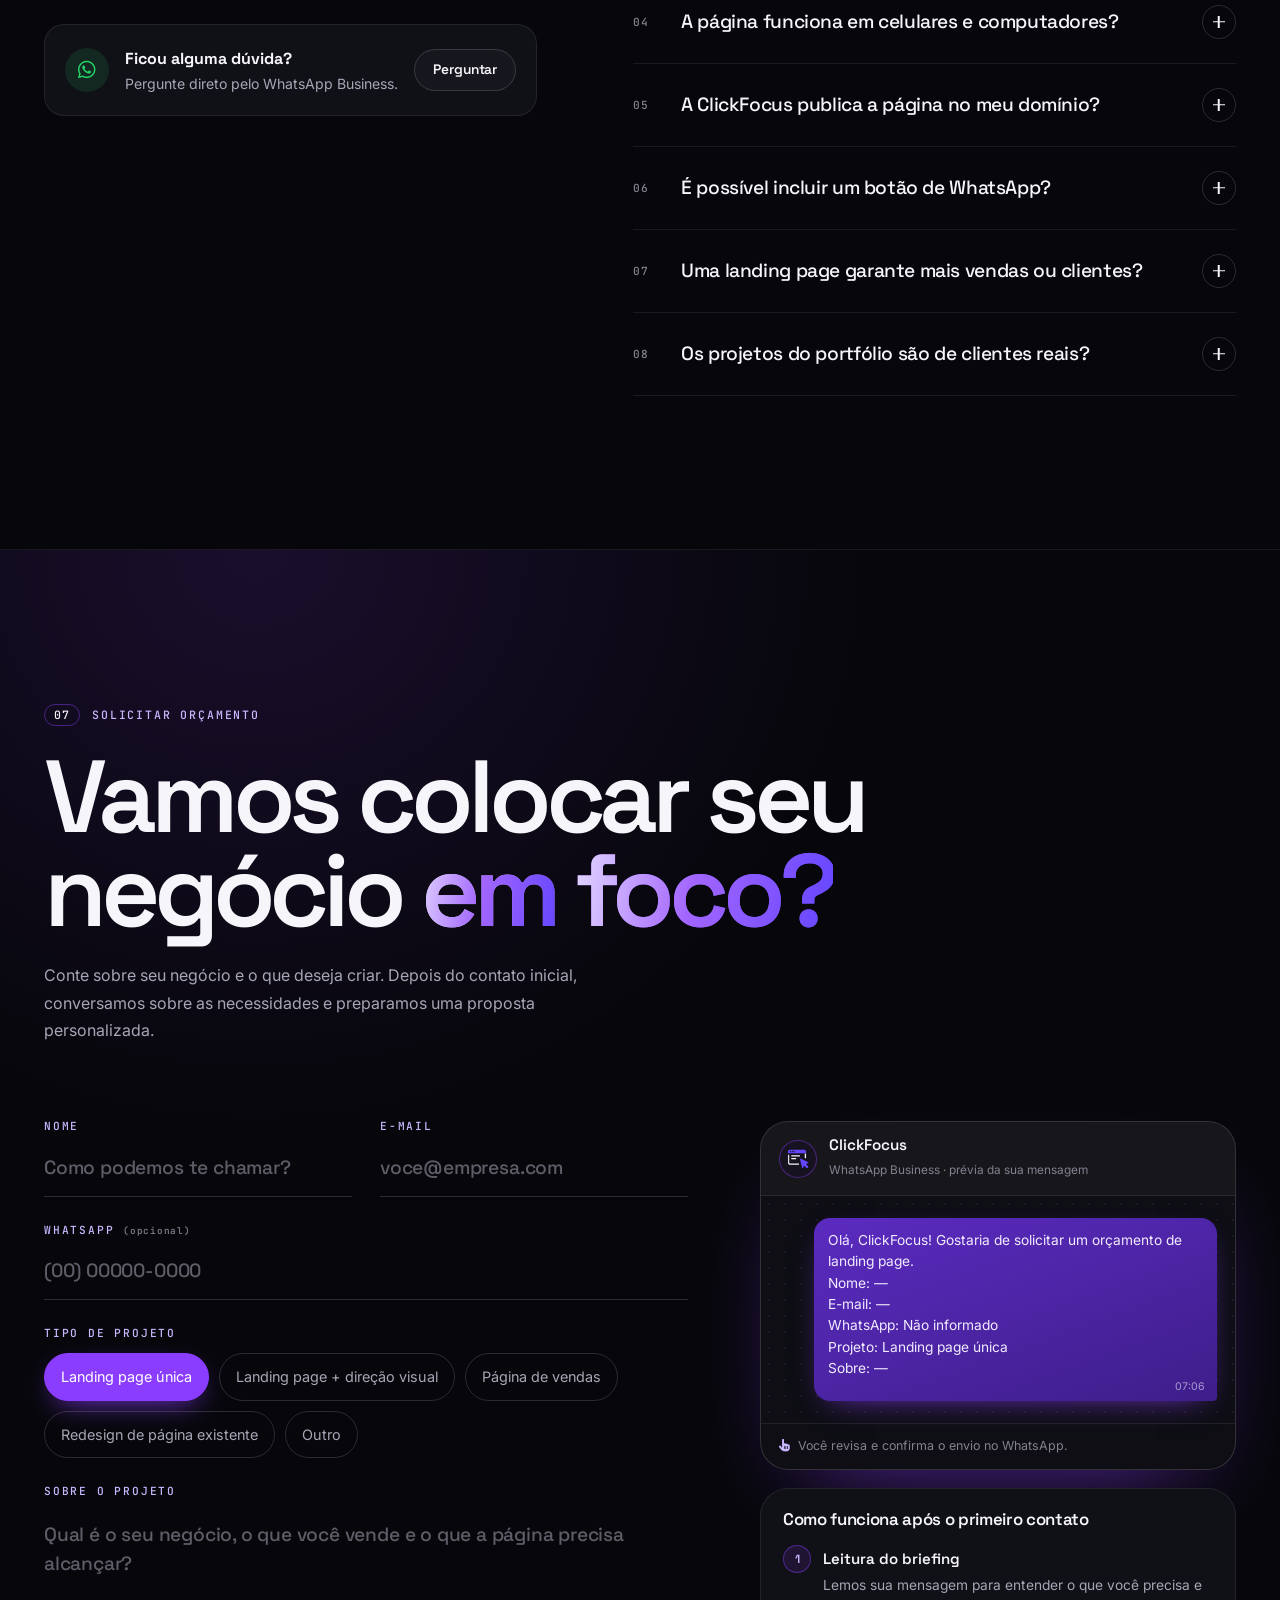
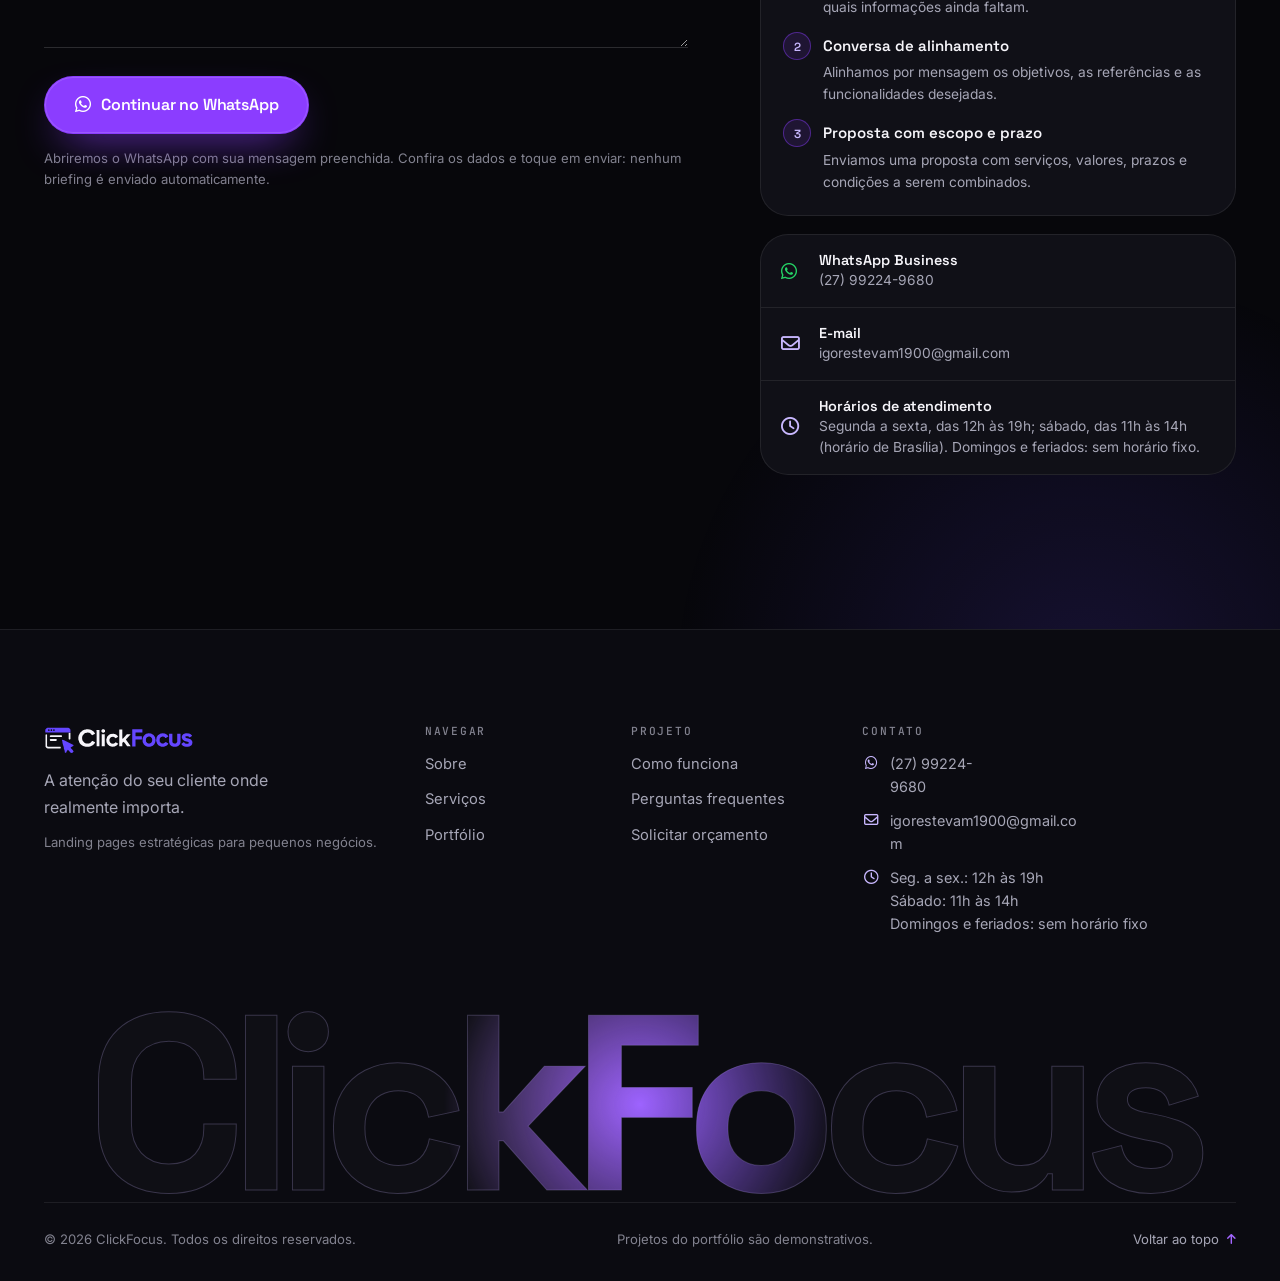
==== commit 1836472f: "refactor: manter cursor do sistema e usar o visor só nos botões - Remove o cursor customizado e o po" ====
--- a/index.html
+++ b/index.html
@@ -25,8 +25,7 @@
 <a class="skip" href="#sobre">Pular para o conteúdo</a>
 <div aria-hidden="true" class="grain"></div>
 <div aria-hidden="true" class="progress"><span id="scroll-progress"></span></div>
-<div aria-hidden="true" class="cursor" id="cursor"><i></i><i></i><i></i><i></i><span class="cursor__label" id="cursor-label"></span></div>
-<div aria-hidden="true" class="cursor-dot" id="cursor-dot"></div>
+<div aria-hidden="true" class="cursor" id="cursor"><i></i><i></i><i></i><i></i></div>
 
 <header class="hdr" id="site-header">
   <div class="hdr__pill">
@@ -142,7 +141,7 @@
       </div>
       <p class="lead rv">A mesma informação, primeiro disputando atenção com tudo ao redor, depois organizada em torno de uma única ação.</p>
     </div>
-    <div class="cmp rv" data-cursor-label="Arraste" id="compare" style="--pos:50%">
+    <div class="cmp rv" id="compare" style="--pos:50%">
       <!-- Lado sem foco -->
       <div aria-hidden="true" class="cmp__pane noise">
         <div class="noise__bar"><span>PROMOÇÃO IMPERDÍVEL ★ ÚLTIMOS DIAS ★ CONFIRA ★ PROMOÇÃO IMPERDÍVEL ★ ÚLTIMOS DIAS ★ CONFIRA ★</span></div>
@@ -293,7 +292,7 @@
       </div>
 
       <article class="proj proj--serena">
-        <div class="proj__media" data-cursor-label="Ver projeto" data-open-project="serena">
+        <div class="proj__media" data-open-project="serena">
           <div class="browser"><div class="browser__bar"><span></span><span></span><span></span><em>serena-glow-appointments.vercel.app</em></div>
             <div class="shot shot--serena">
               <div class="shot__nav"><b>Serena</b><span><i>Tratamentos</i><i>Sobre</i><i>Contato</i></span></div>
@@ -320,7 +319,7 @@
       </article>
 
       <article class="proj proj--crown">
-        <div class="proj__media" data-cursor-label="Ver projeto" data-open-project="black-crown">
+        <div class="proj__media" data-open-project="black-crown">
           <div class="browser"><div class="browser__bar"><span></span><span></span><span></span><em>black-crown-ten.vercel.app</em></div>
             <div class="shot shot--crown">
               <div class="shot__nav"><b>Black Crown</b><span><i>Serviços</i><i>Rituais</i><i>Agenda</i></span></div>
@@ -349,7 +348,7 @@
       </article>
 
       <article class="proj proj--volt">
-        <div class="proj__media" data-cursor-label="Ver projeto" data-open-project="volt">
+        <div class="proj__media" data-open-project="volt">
           <div class="browser"><div class="browser__bar"><span></span><span></span><span></span><em>volt-training-club.vercel.app</em></div>
             <div class="shot shot--volt">
               <div class="shot__nav"><b>VOLT</b><span><i>Modalidades</i><i>Planos</i><i>Aula experimental</i></span></div>
--- a/assets/site.css
+++ b/assets/site.css
@@ -142,42 +142,20 @@
 .progress { position: fixed; inset: 0 0 auto; z-index: 120; height: 2px; pointer-events: none; }
 .progress span { display: block; height: 100%; background: var(--grad); transform: scaleX(0); transform-origin: 0 50%; }
 
-.cursor, .cursor-dot { display: none; }
-.has-cursor .cursor, .has-cursor .cursor-dot { display: block; }
-.has-cursor, .has-cursor a, .has-cursor button, .has-cursor label, .has-cursor [data-cursor-label] { cursor: none; }
-.has-cursor input:not([type='radio']):not([type='range']), .has-cursor textarea { cursor: text; }
+/* Visor de foco: aparece só em botões e links (o cursor do sistema continua normal) */
 .cursor {
-  position: fixed; left: 0; top: 0; z-index: 250; width: 28px; height: 28px;
-  pointer-events: none; opacity: 0; transition: opacity .3s;
+  position: fixed; left: 0; top: 0; z-index: 250; width: 0; height: 0;
+  pointer-events: none; opacity: 0; transition: opacity .25s;
   will-change: transform, width, height;
-  filter: drop-shadow(0 0 1px rgba(0, 0, 0, .7));
 }
 .cursor.is-on { opacity: 1; }
-.cursor.is-hidden { opacity: 0; }
-.cursor > i {
-  position: absolute; width: 8px; height: 8px; border: 1.5px solid #fff;
-  transition: width .3s var(--ease), height .3s var(--ease), border-color .3s;
-}
+.cursor > i { position: absolute; width: 11px; height: 11px; border: 1.5px solid var(--lilac); transition: border-color .3s; }
 .cursor > i:nth-child(1) { top: 0; left: 0; border-right: 0; border-bottom: 0; }
 .cursor > i:nth-child(2) { top: 0; right: 0; border-left: 0; border-bottom: 0; }
 .cursor > i:nth-child(3) { bottom: 0; left: 0; border-right: 0; border-top: 0; }
 .cursor > i:nth-child(4) { bottom: 0; right: 0; border-left: 0; border-top: 0; }
-.cursor.is-locked > i { width: 11px; height: 11px; border-color: var(--lilac); }
 .cursor.is-down > i { border-color: var(--violet-2); }
-.cursor__label {
-  position: absolute; left: calc(100% + 10px); top: 50%;
-  padding: 5px 9px; border-radius: 6px; background: var(--violet); color: #fff;
-  font: 500 .66rem/1 var(--f-mono); letter-spacing: .12em; text-transform: uppercase; white-space: nowrap;
-  opacity: 0; transform: translate(-6px, -50%); transition: opacity .25s, transform .35s var(--ease);
-}
-.cursor.has-label .cursor__label { opacity: 1; transform: translate(0, -50%); }
-.cursor-dot {
-  position: fixed; left: -3px; top: -3px; z-index: 251; width: 6px; height: 6px; border-radius: 50%;
-  background: var(--violet-2); pointer-events: none; box-shadow: 0 0 12px rgba(163, 102, 255, .9);
-  opacity: 0; transition: opacity .3s;
-}
-.cursor-dot.is-on { opacity: 1; }
-.cursor-dot.is-hidden { opacity: 0; }
+.cmp { cursor: ew-resize; }
 
 /* ---------- Cabeçalho ---------- */
 .hdr {
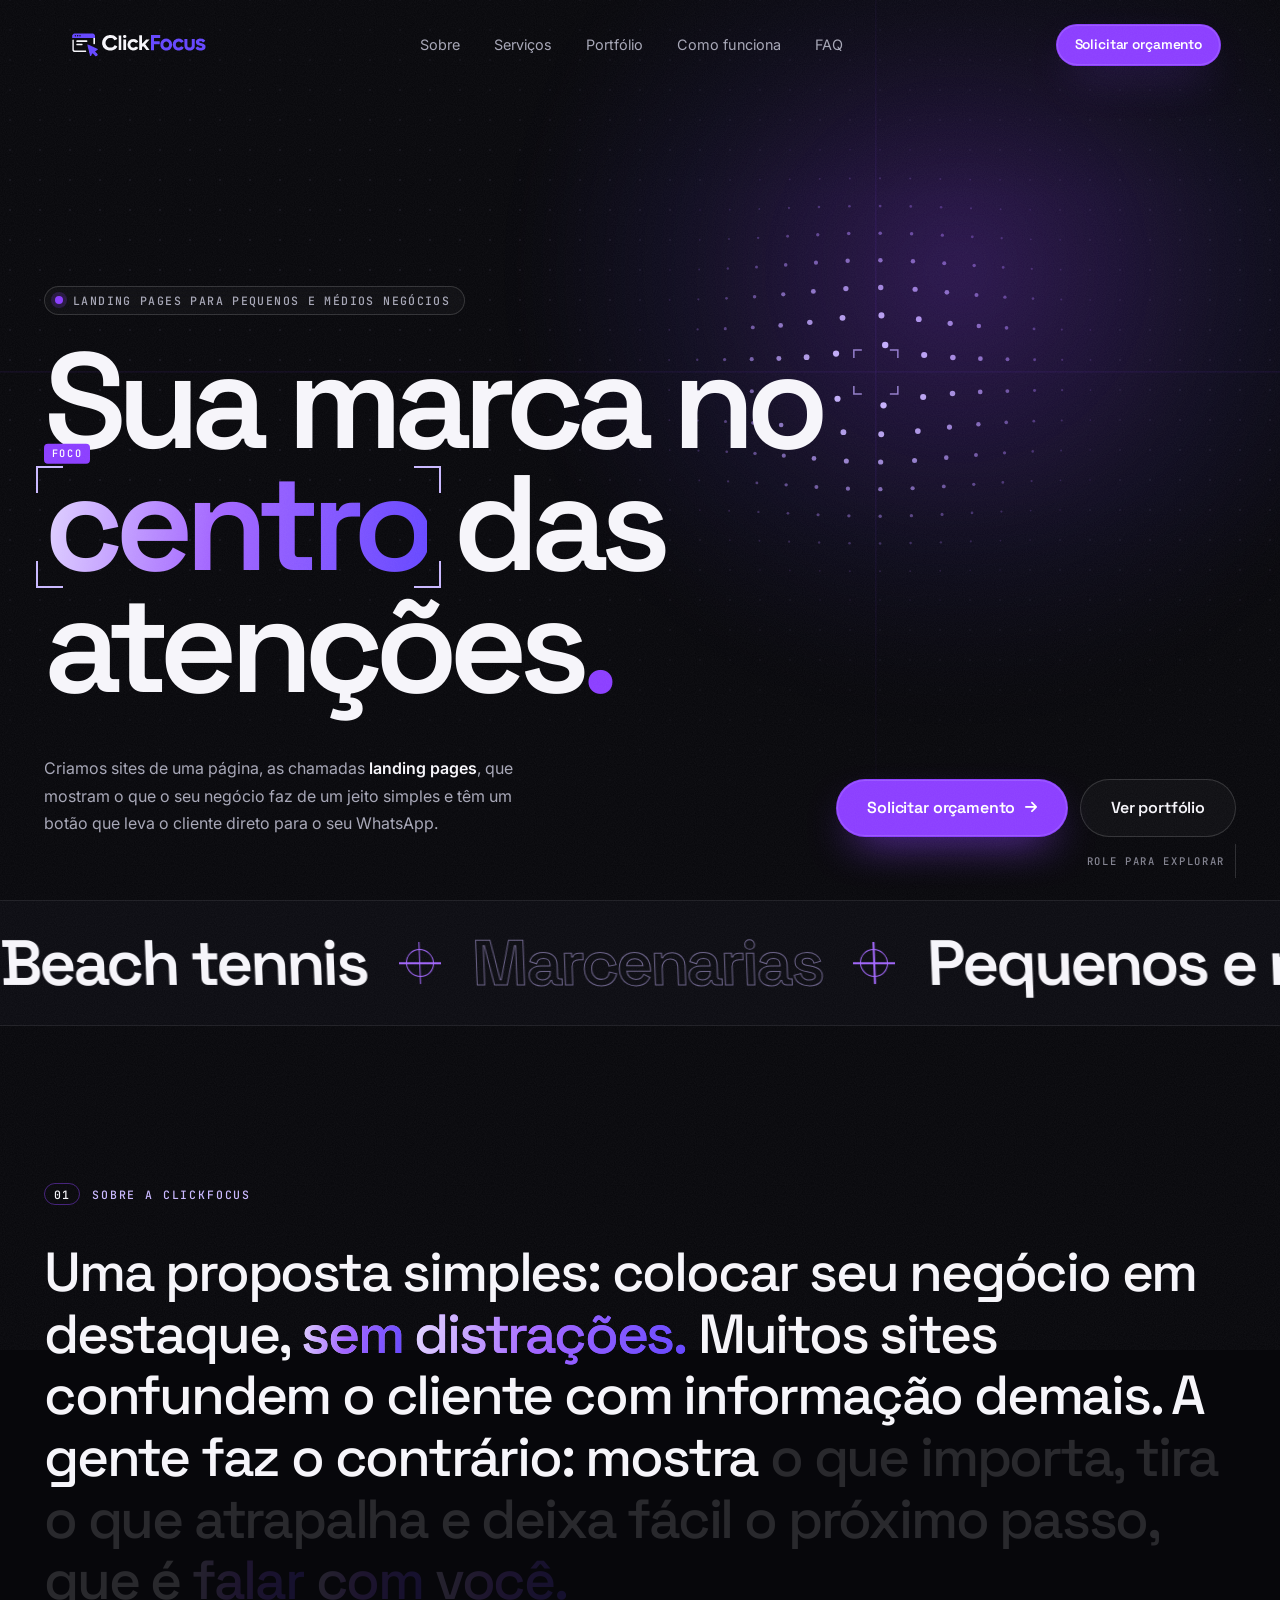
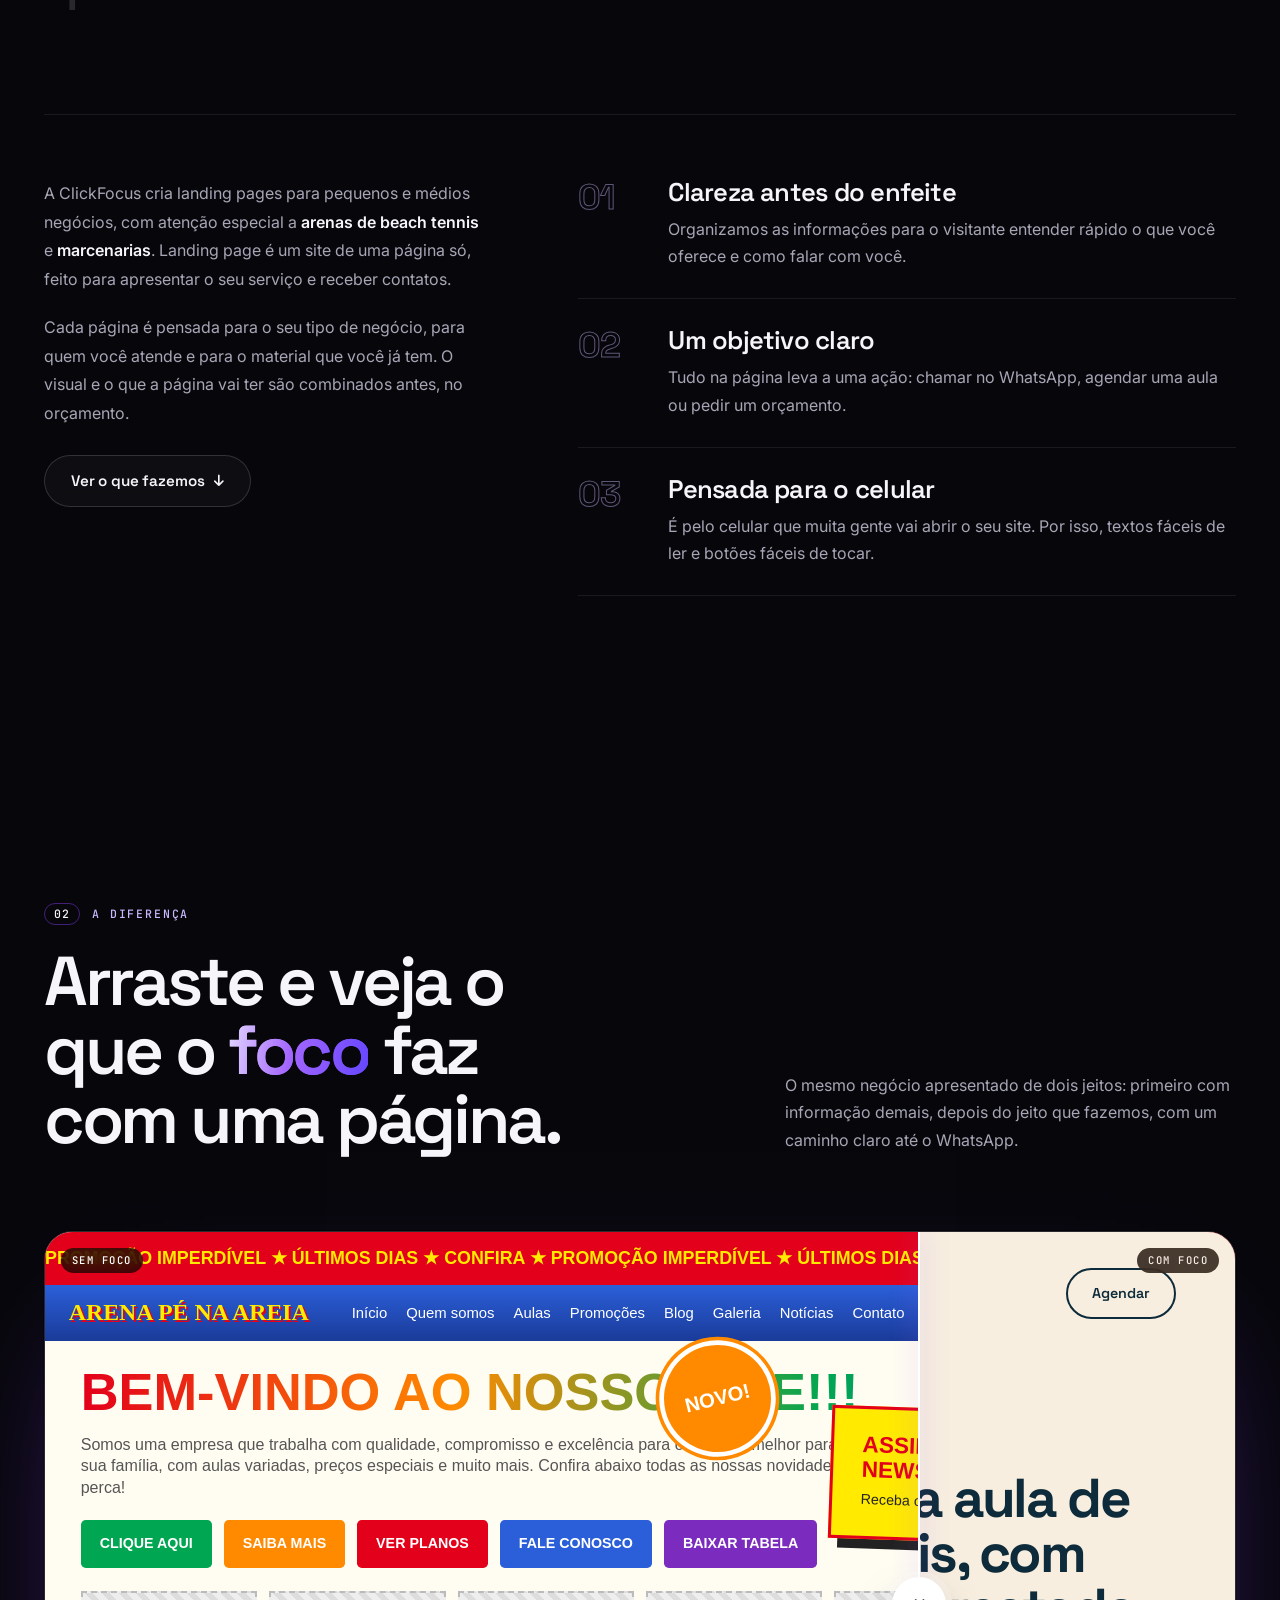
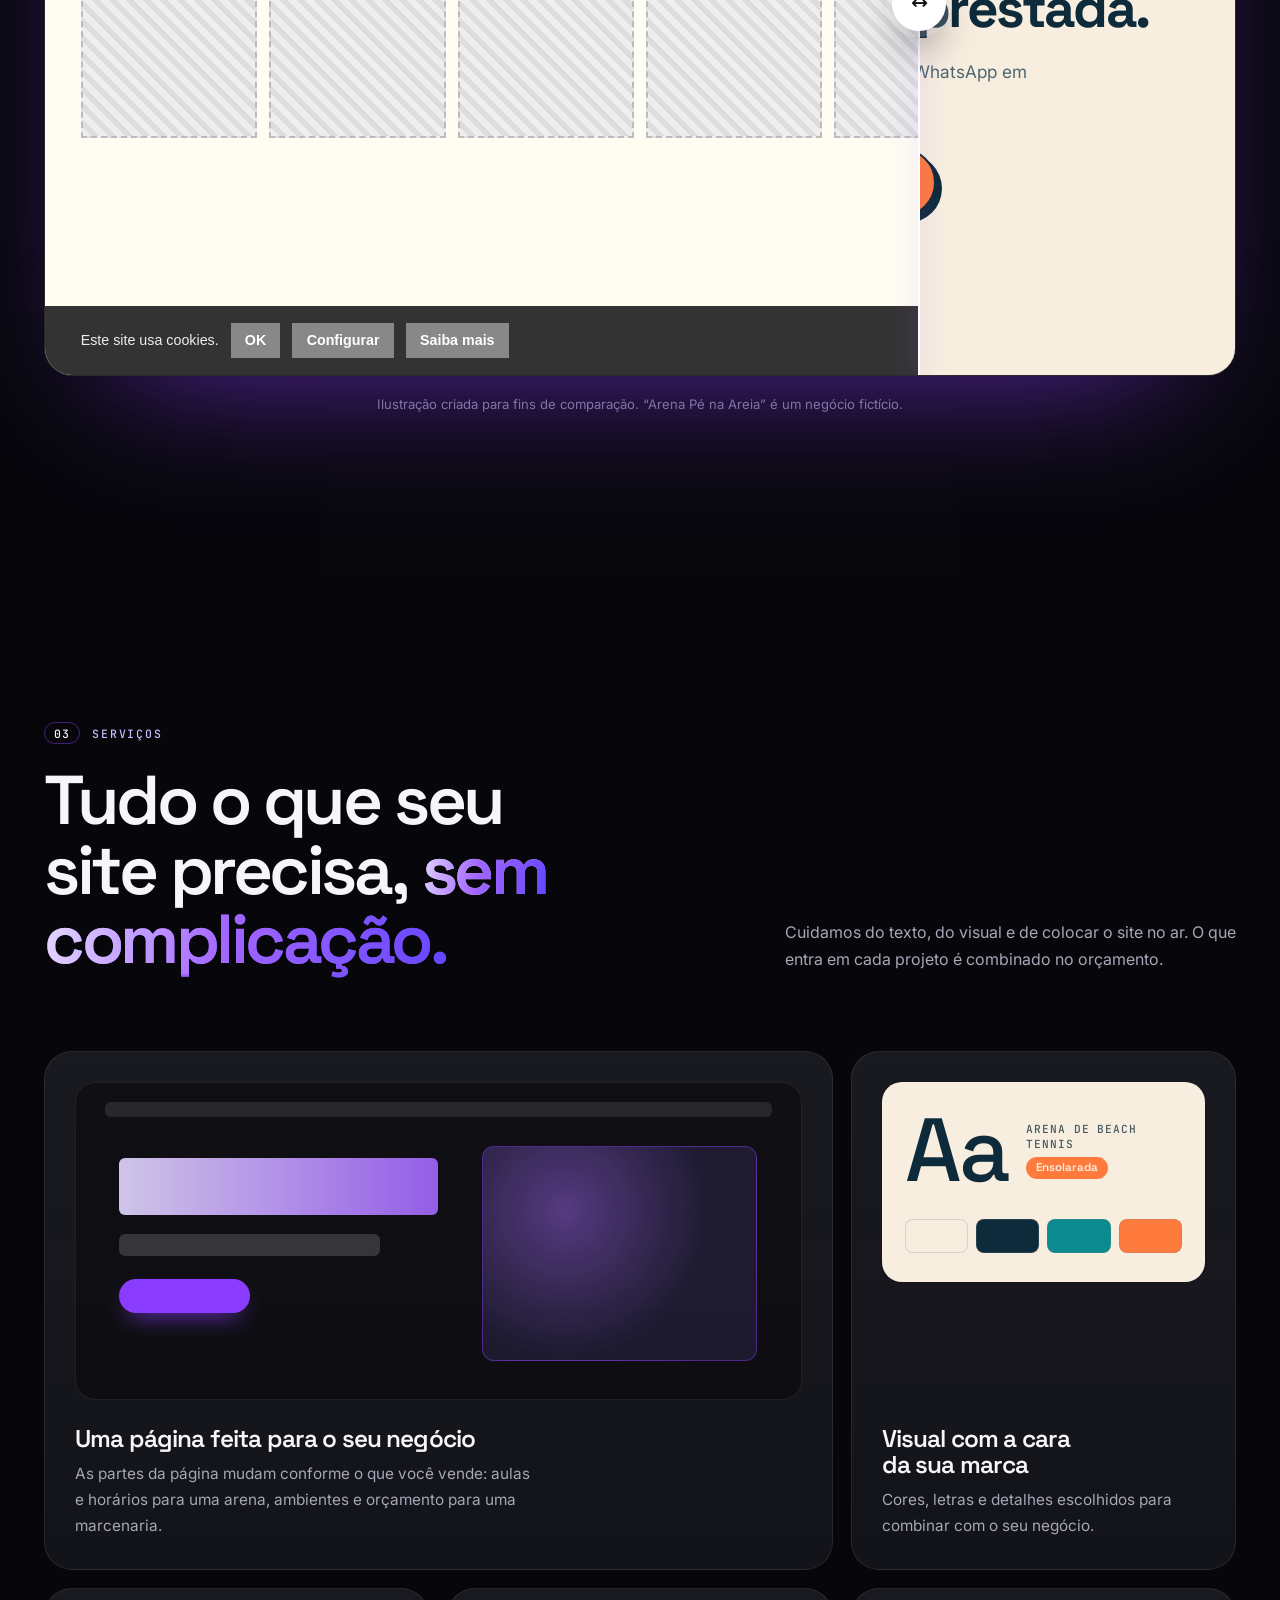
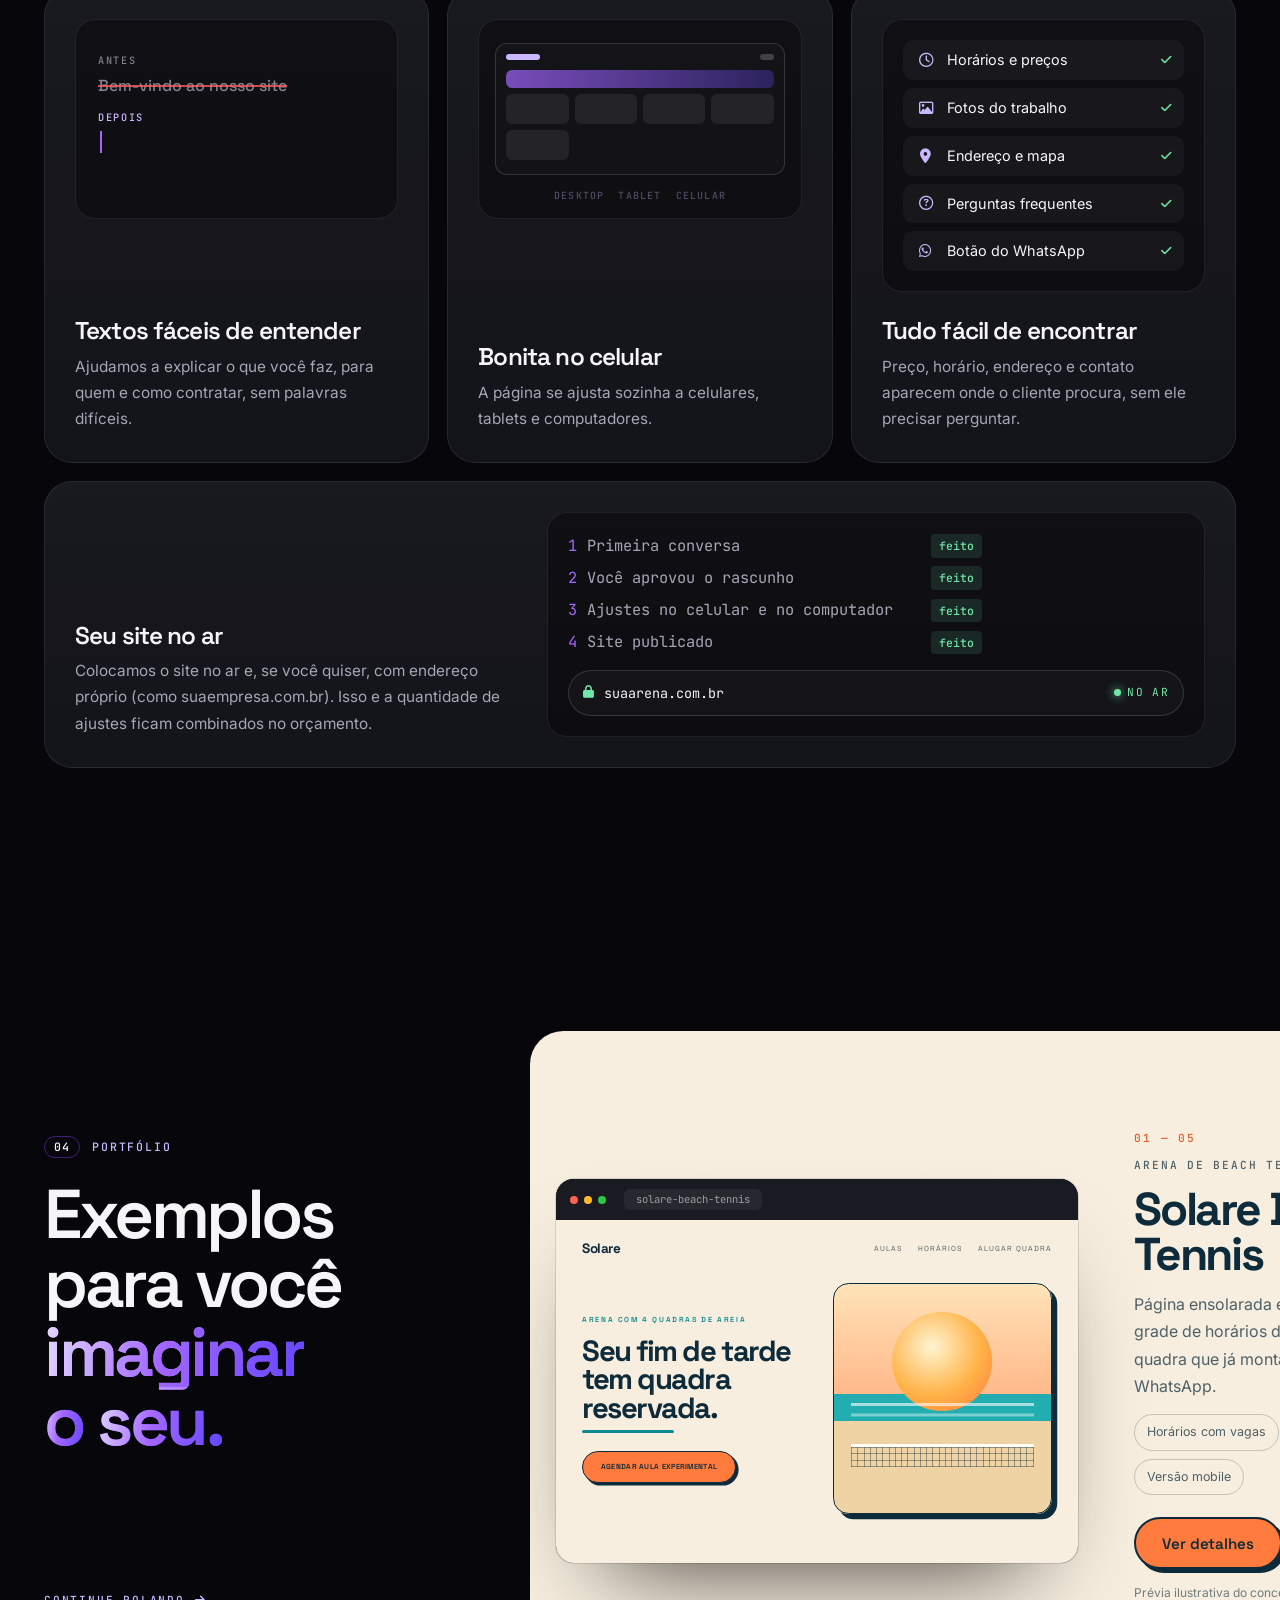
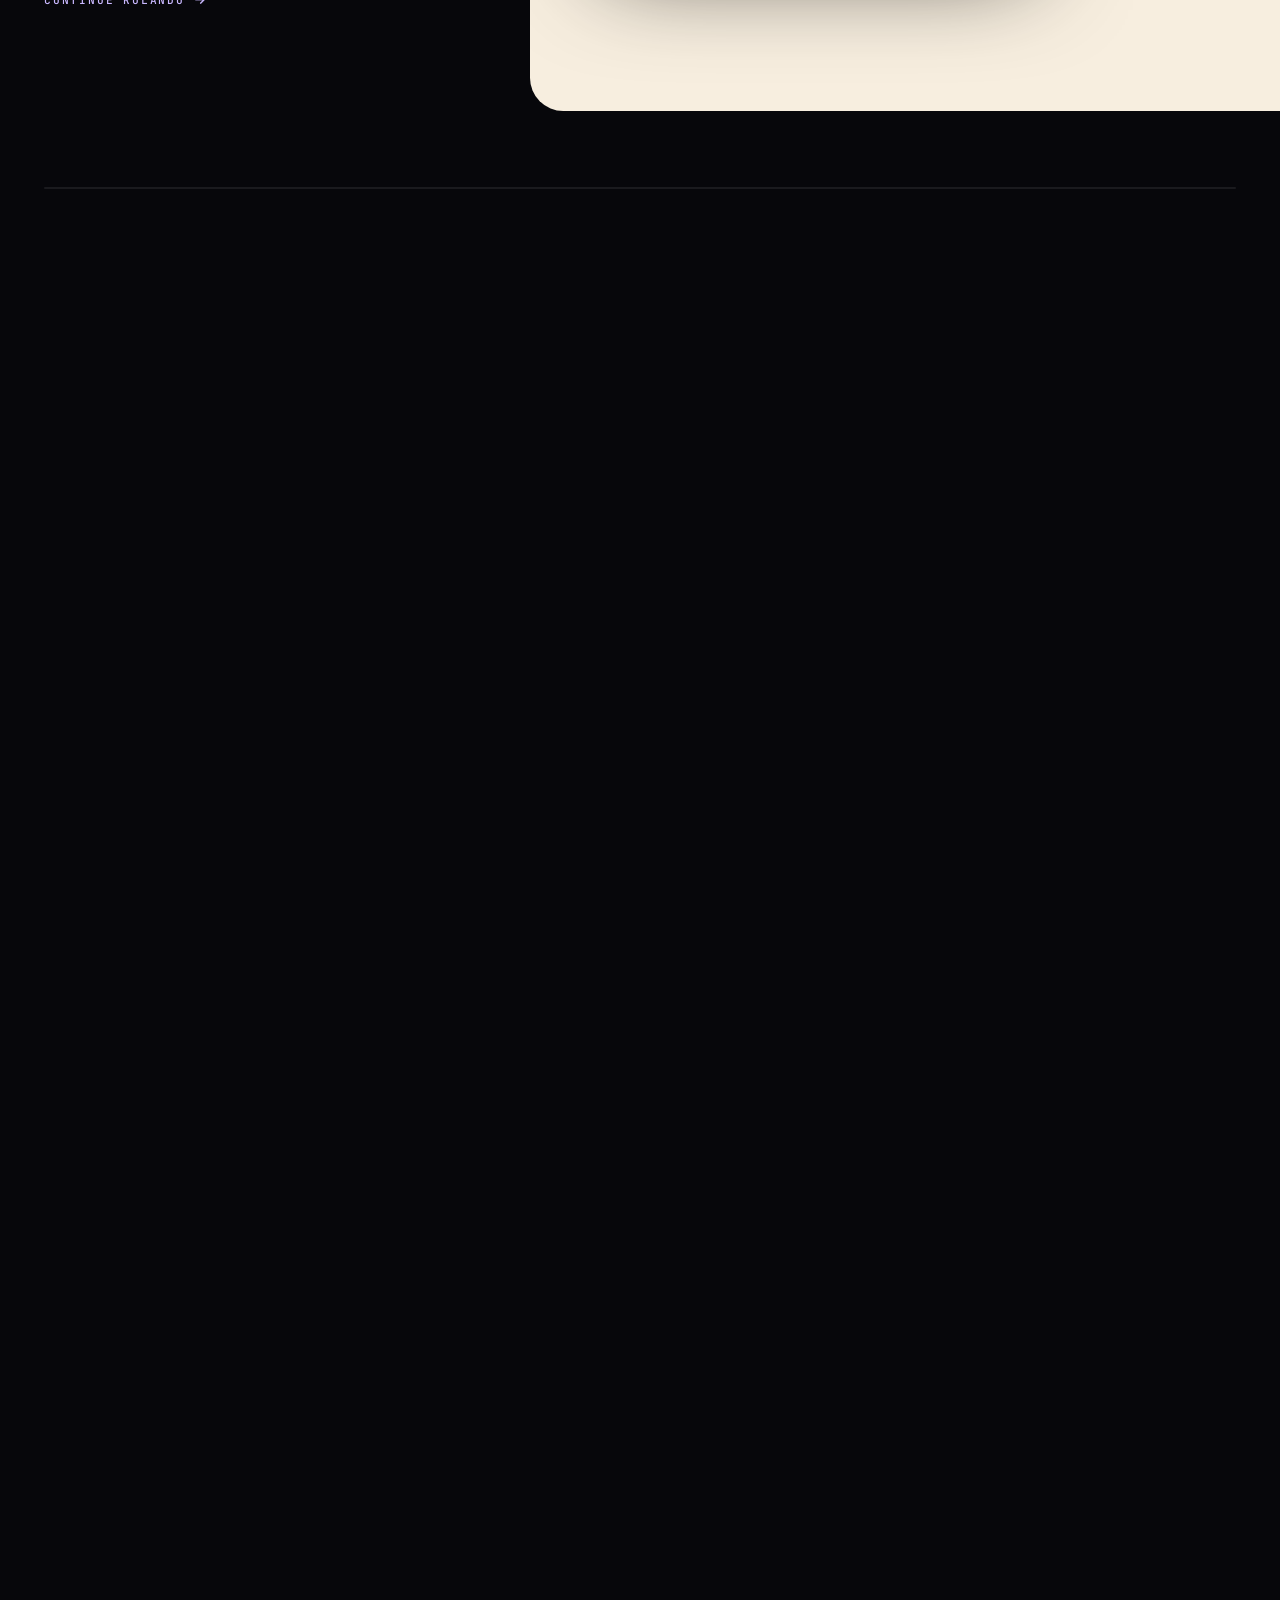
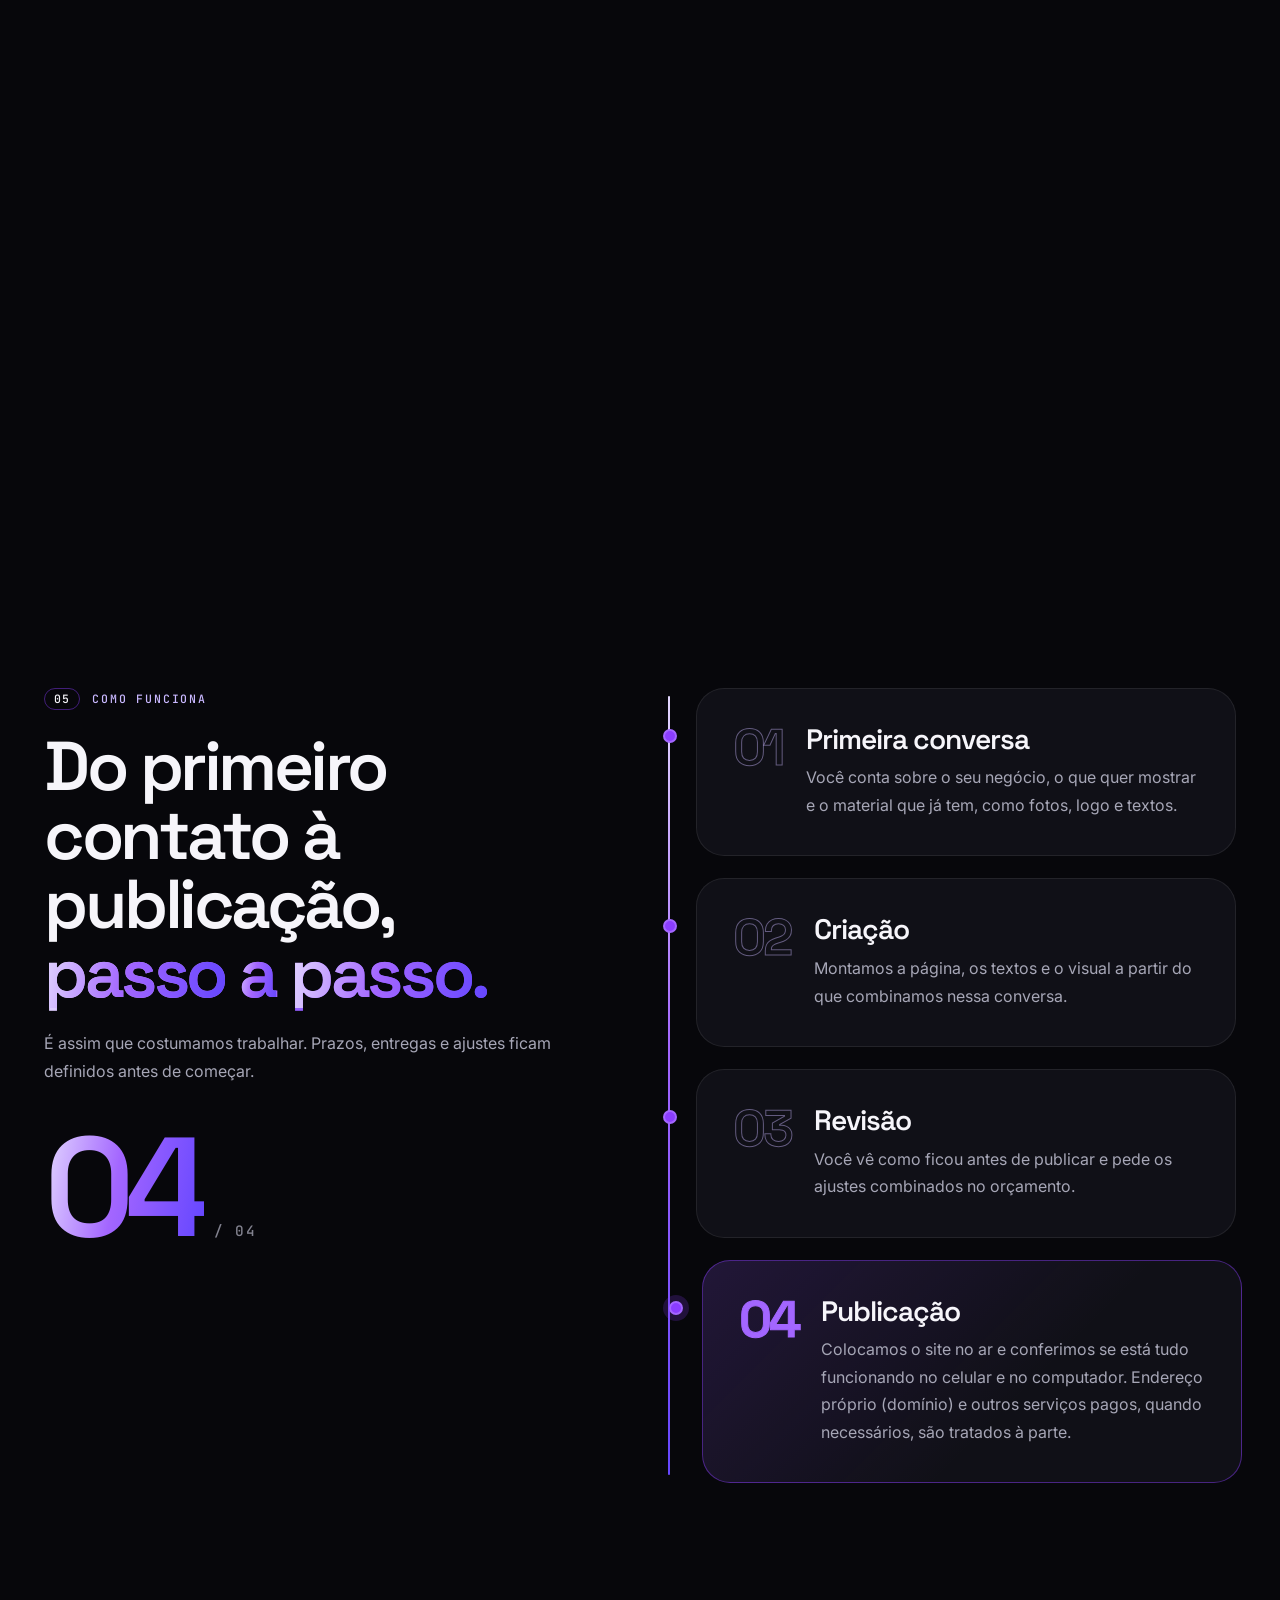
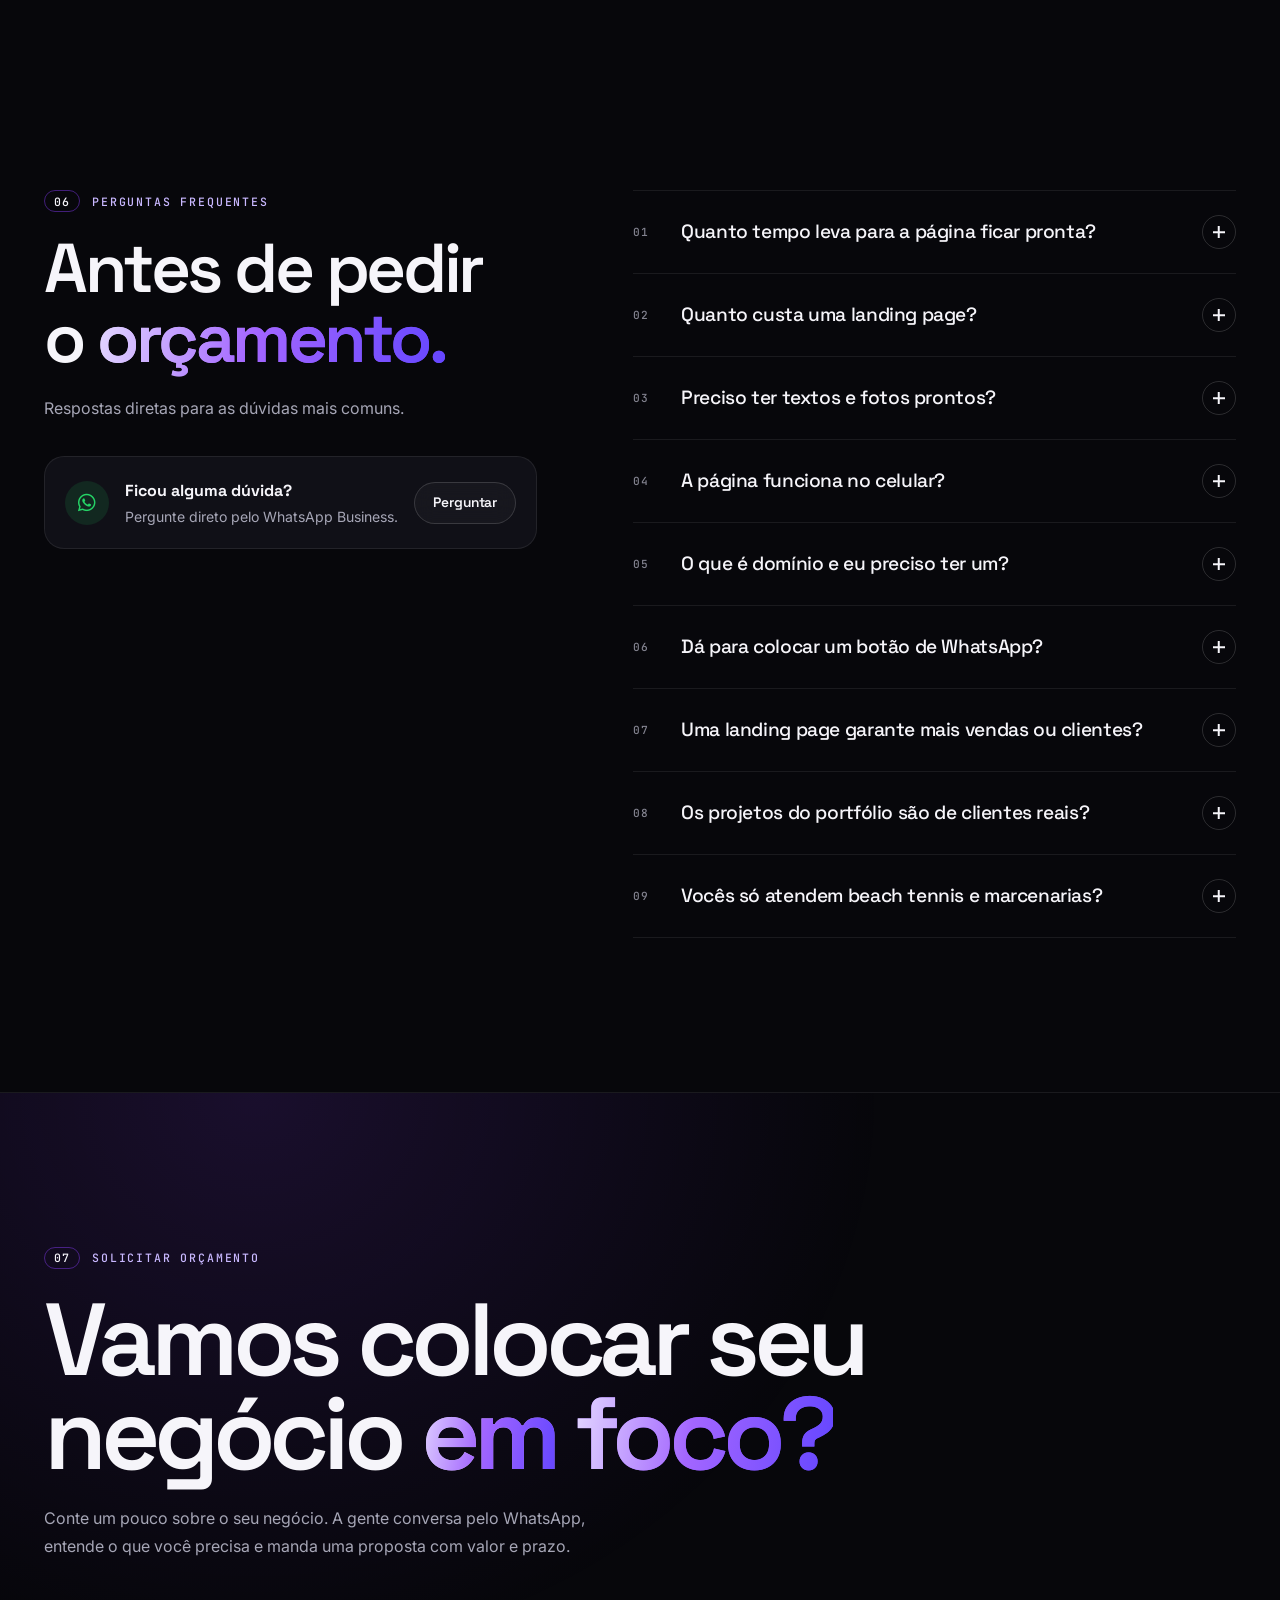
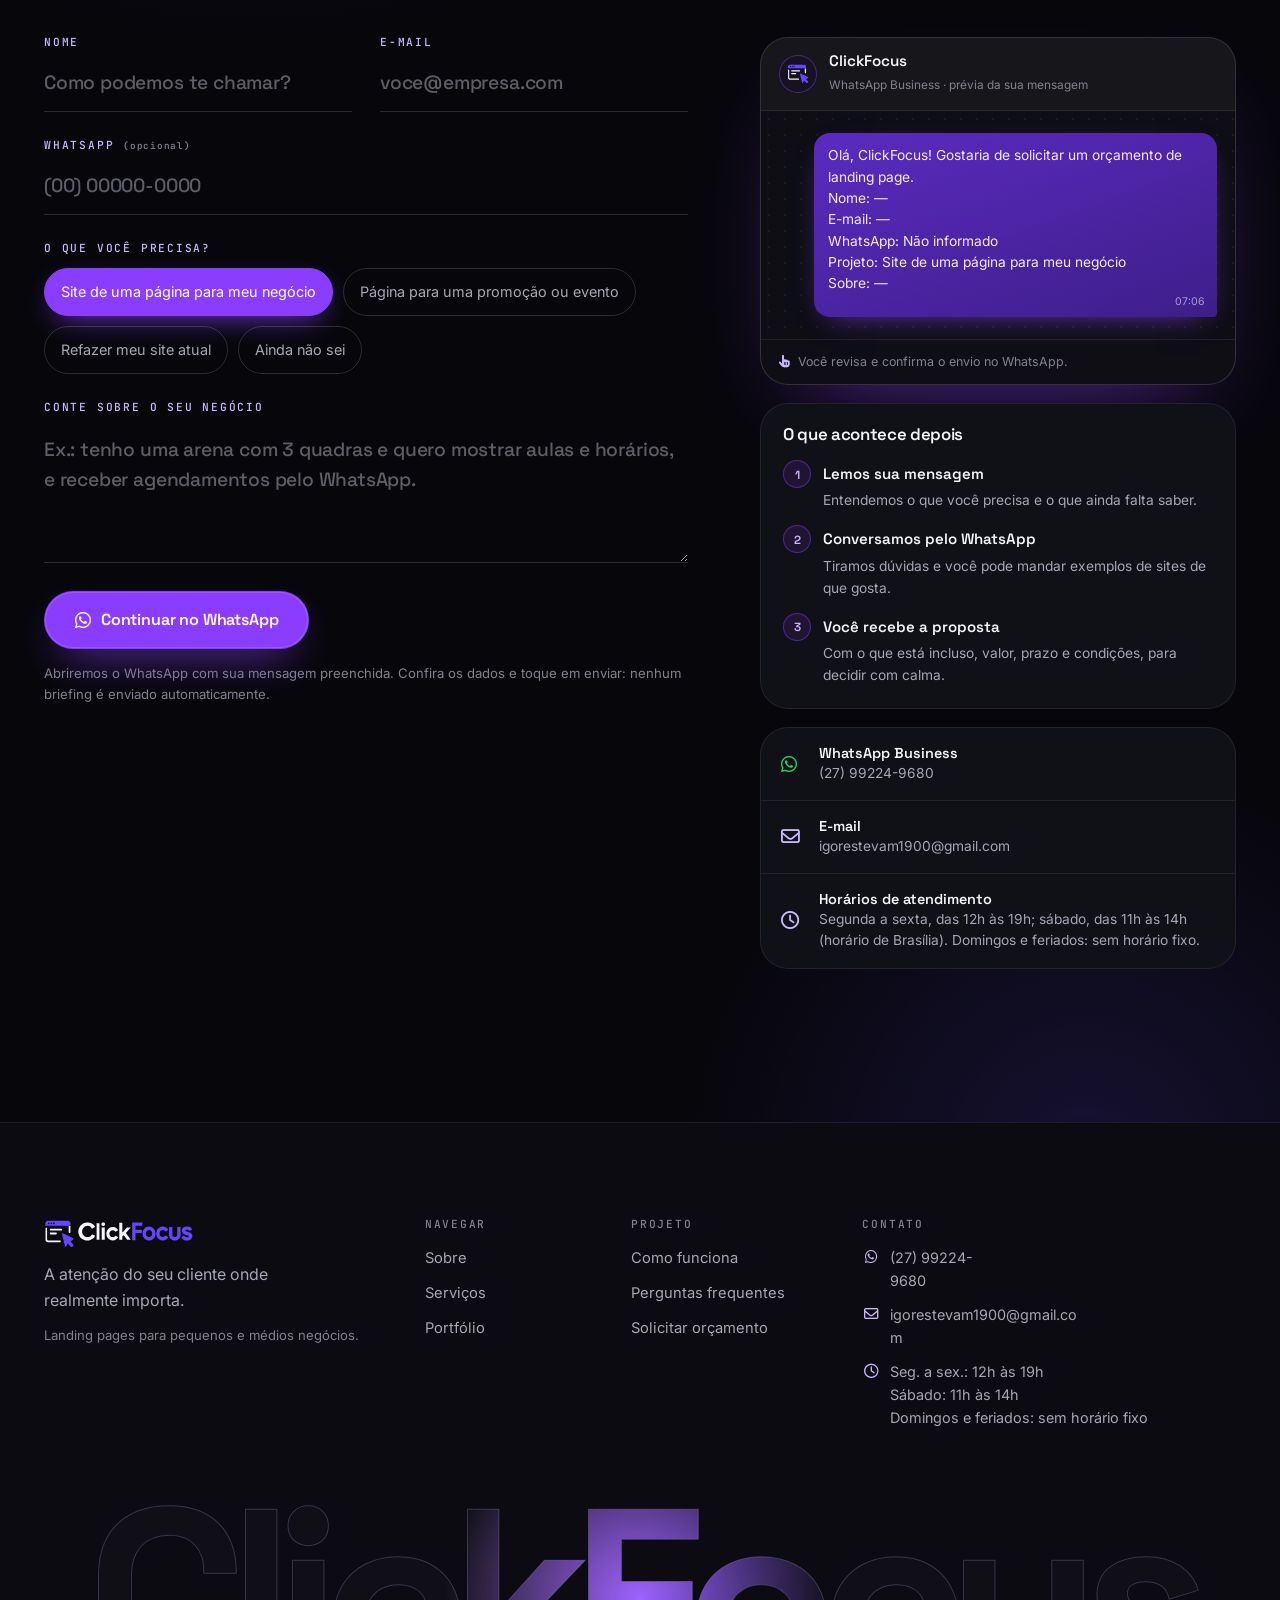
==== commit 5d255150: "feat: textos em linguagem simples e demonstrações de beach tennis e marcenaria - Posicionamento para" ====
--- a/index.html
+++ b/index.html
@@ -4,9 +4,9 @@
 <meta charset="utf-8"/>
 <meta content="width=device-width, initial-scale=1.0" name="viewport"/>
 <title>ClickFocus — landing pages que capturam atenção</title>
-<meta content="A ClickFocus cria landing pages para pequenos negócios: estrutura clara, design responsivo e integração de contato conforme o projeto. Conheça nosso portfólio demonstrativo." name="description"/>
+<meta content="A ClickFocus cria landing pages, sites de uma página, para pequenos e médios negócios como arenas de beach tennis e marcenarias. Textos simples, visual caprichado e contato direto pelo WhatsApp." name="description"/>
 <meta content="ClickFocus — landing pages que capturam atenção" property="og:title"/>
-<meta content="Landing pages modernas para pequenos negócios. A atenção do seu cliente onde realmente importa." property="og:description"/>
+<meta content="Landing pages para pequenos e médios negócios. A atenção do seu cliente onde realmente importa." property="og:description"/>
 <meta content="#07070B" name="theme-color"/>
 <link href="assets/favicon.svg?v=2" rel="icon" type="image/svg+xml"/>
 <link href="https://fonts.googleapis.com" rel="preconnect"/>
@@ -67,20 +67,17 @@
   <div aria-hidden="true" class="hero__glow"></div>
   <div aria-hidden="true" class="hero__vignette"></div>
   <div aria-hidden="true" class="hud">
-    <span class="hud__item hud__item--tl"><i class="hud__rec"></i>Foco ativo</span>
-    <span class="hud__item hud__item--tr">AF · 1 objetivo por página</span>
-    <span class="hud__item hud__item--bl" id="hud-coords">X 0000 · Y 0000</span>
     <span class="hud__item hud__item--br">Role para explorar <b class="hud__scroll"></b></span>
   </div>
   <div class="wrap hero__inner">
-    <p class="hero__kicker"><span class="hero__kdot"></span>Landing pages para pequenos negócios</p>
+    <p class="hero__kicker"><span class="hero__kdot"></span>Landing pages para pequenos e médios negócios</p>
     <h1 class="hero__title" id="hero-title">
       <span class="hl"><span class="hl__in">Sua marca no</span></span>
       <span class="hl"><span class="hl__in"><span class="lock"><em>centro</em><span aria-hidden="true" class="lock__frame"><i></i><i></i><i></i><i></i></span><span aria-hidden="true" class="lock__tag">Foco</span></span> das</span></span>
       <span class="hl"><span class="hl__in">atenções<span class="hero__dot">.</span></span></span>
     </h1>
     <div class="hero__foot">
-      <p class="hero__lead">Criamos landing pages para apresentar seu negócio com clareza, destacar seus serviços e facilitar o primeiro contato com seus potenciais clientes.</p>
+      <p class="hero__lead">Criamos sites de uma página, as chamadas <strong>landing pages</strong>, que mostram o que o seu negócio faz de um jeito simples e têm um botão que leva o cliente direto para o seu WhatsApp.</p>
       <div class="hero__actions">
         <a class="btn btn--primary btn--lg" data-magnetic="" href="#contato">Solicitar orçamento <i aria-hidden="true" class="fa-solid fa-arrow-right"></i></a>
         <a class="btn btn--ghost btn--lg" data-magnetic="" href="#portfolio">Ver portfólio</a>
@@ -93,8 +90,8 @@
 <div aria-hidden="true" class="ticker">
   <div class="ticker__inner" id="ticker">
     <div class="ticker__track">
-      <span>Clareza</span><b class="xh"></b><span class="o">Foco no contato</span><b class="xh"></b><span>Mobile-first</span><b class="xh"></b><span class="o">Direção visual</span><b class="xh"></b><span>Copy estratégica</span><b class="xh"></b><span class="o">Uma ação por página</span><b class="xh"></b>
-      <span>Clareza</span><b class="xh"></b><span class="o">Foco no contato</span><b class="xh"></b><span>Mobile-first</span><b class="xh"></b><span class="o">Direção visual</span><b class="xh"></b><span>Copy estratégica</span><b class="xh"></b><span class="o">Uma ação por página</span><b class="xh"></b>
+      <span>Beach tennis</span><b class="xh"></b><span class="o">Marcenarias</span><b class="xh"></b><span>Pequenos e médios negócios</span><b class="xh"></b><span class="o">Bonito no celular</span><b class="xh"></b><span>Contato pelo WhatsApp</span><b class="xh"></b><span class="o">Com a cara da sua marca</span><b class="xh"></b>
+      <span>Beach tennis</span><b class="xh"></b><span class="o">Marcenarias</span><b class="xh"></b><span>Pequenos e médios negócios</span><b class="xh"></b><span class="o">Bonito no celular</span><b class="xh"></b><span>Contato pelo WhatsApp</span><b class="xh"></b><span class="o">Com a cara da sua marca</span><b class="xh"></b>
     </div>
   </div>
 </div>
@@ -105,26 +102,26 @@
     <p class="label rv"><span>01</span>Sobre a ClickFocus</p>
     <div class="manifesto" data-manifesto="">
       <h2 id="sobre-title">Uma proposta simples: colocar seu negócio em destaque, <em>sem distrações.</em></h2>
-      <p>Enquanto muitas páginas disputam o olhar com excesso de banners, botões e avisos, a ClickFocus organiza o que importa, retira o que distrai e conduz o visitante até uma ação clara: <em>falar com você.</em></p>
+      <p>Muitos sites confundem o cliente com informação demais. A gente faz o contrário: mostra o que importa, tira o que atrapalha e deixa fácil o próximo passo, que é <em>falar com você.</em></p>
     </div>
     <div class="about__grid">
       <div class="about__text">
-        <p class="text rv">A ClickFocus é uma marca dedicada à criação de landing pages para pequenos negócios. Nosso foco é organizar as informações mais importantes em uma página com objetivo claro e navegação simples.</p>
-        <p class="text rv">Cada proposta considera o tipo de negócio, o público e os materiais disponíveis. A identidade visual e as funcionalidades são definidas de acordo com o escopo combinado.</p>
+        <p class="text rv">A ClickFocus cria landing pages para pequenos e médios negócios, com atenção especial a <strong>arenas de beach tennis</strong> e <strong>marcenarias</strong>. Landing page é um site de uma página só, feito para apresentar o seu serviço e receber contatos.</p>
+        <p class="text rv">Cada página é pensada para o seu tipo de negócio, para quem você atende e para o material que você já tem. O visual e o que a página vai ter são combinados antes, no orçamento.</p>
         <a class="btn btn--ghost rv" data-magnetic="" href="#servicos">Ver o que fazemos <i aria-hidden="true" class="fa-solid fa-arrow-down"></i></a>
       </div>
       <ol class="principles">
         <li class="principle rv">
           <span class="principle__num">01</span>
-          <div><h3>Clareza antes do enfeite</h3><p>Organizamos as seções para que o visitante encontre informações úteis e entenda como entrar em contato.</p></div>
+          <div><h3>Clareza antes do enfeite</h3><p>Organizamos as informações para o visitante entender rápido o que você oferece e como falar com você.</p></div>
         </li>
         <li class="principle rv">
           <span class="principle__num">02</span>
-          <div><h3>Uma ação por página</h3><p>Os botões e conteúdos são organizados em torno da ação principal escolhida para a página.</p></div>
+          <div><h3>Um objetivo claro</h3><p>Tudo na página leva a uma ação: chamar no WhatsApp, agendar uma aula ou pedir um orçamento.</p></div>
         </li>
         <li class="principle rv">
           <span class="principle__num">03</span>
-          <div><h3>Pensada para o celular</h3><p>O layout se adapta a diferentes tamanhos de tela, com textos legíveis e botões acessíveis.</p></div>
+          <div><h3>Pensada para o celular</h3><p>É pelo celular que muita gente vai abrir o seu site. Por isso, textos fáceis de ler e botões fáceis de tocar.</p></div>
         </li>
       </ol>
     </div>
@@ -139,17 +136,17 @@
         <p class="label rv"><span>02</span>A diferença</p>
         <h2 class="h2" data-split="" id="compare-title">Arraste e veja o que o <em>foco</em> faz com uma página.</h2>
       </div>
-      <p class="lead rv">A mesma informação, primeiro disputando atenção com tudo ao redor, depois organizada em torno de uma única ação.</p>
+      <p class="lead rv">O mesmo negócio apresentado de dois jeitos: primeiro com informação demais, depois do jeito que fazemos, com um caminho claro até o WhatsApp.</p>
     </div>
     <div class="cmp rv" id="compare" style="--pos:50%">
       <!-- Lado sem foco -->
       <div aria-hidden="true" class="cmp__pane noise">
         <div class="noise__bar"><span>PROMOÇÃO IMPERDÍVEL ★ ÚLTIMOS DIAS ★ CONFIRA ★ PROMOÇÃO IMPERDÍVEL ★ ÚLTIMOS DIAS ★ CONFIRA ★</span></div>
-        <div class="noise__nav"><b>FORNO AURORA</b><span>Início</span><span>Quem somos</span><span>Produtos</span><span>Promoções</span><span>Blog</span><span>Galeria</span><span>Notícias</span><span>Contato</span></div>
+        <div class="noise__nav"><b>ARENA PÉ NA AREIA</b><span>Início</span><span>Quem somos</span><span>Aulas</span><span>Promoções</span><span>Blog</span><span>Galeria</span><span>Notícias</span><span>Contato</span></div>
         <div class="noise__body">
           <p class="noise__h">BEM-VINDO AO NOSSO SITE!!!</p>
-          <p class="noise__p">Somos uma empresa que trabalha com qualidade, compromisso e excelência para oferecer o melhor para você e sua família, com produtos variados, preços especiais e muito mais. Confira abaixo todas as nossas novidades e não perca!</p>
-          <div class="noise__btns"><span class="nb1">CLIQUE AQUI</span><span class="nb2">SAIBA MAIS</span><span class="nb3">VER PROMOÇÕES</span><span class="nb4">FALE CONOSCO</span><span class="nb5">BAIXAR CATÁLOGO</span></div>
+          <p class="noise__p">Somos uma empresa que trabalha com qualidade, compromisso e excelência para oferecer o melhor para você e sua família, com aulas variadas, preços especiais e muito mais. Confira abaixo todas as nossas novidades e não perca!</p>
+          <div class="noise__btns"><span class="nb1">CLIQUE AQUI</span><span class="nb2">SAIBA MAIS</span><span class="nb3">VER PLANOS</span><span class="nb4">FALE CONOSCO</span><span class="nb5">BAIXAR TABELA</span></div>
           <div class="noise__grid"><i></i><i></i><i></i><i></i><i></i><i></i></div>
         </div>
         <div class="noise__pop"><b>ASSINE NOSSA NEWSLETTER!</b><span>Receba ofertas toda semana</span><em>✕</em></div>
@@ -159,15 +156,15 @@
       </div>
       <!-- Lado com foco -->
       <div aria-hidden="true" class="cmp__pane focus">
-        <div class="focus__nav"><b>Forno Aurora</b><span>Encomendar</span></div>
+        <div class="focus__nav"><b>Pé na Areia</b><span>Agendar</span></div>
         <div class="focus__hero">
           <div class="focus__copy">
-            <p class="focus__k">Padaria artesanal de bairro</p>
-            <p class="focus__h">Pão de fermentação natural, saindo do forno toda manhã.</p>
-            <p class="focus__p">Encomende pelo WhatsApp e retire no horário que preferir.</p>
-            <span class="focus__cta">Fazer encomenda →</span>
-          </div>
-          <div class="focus__art"><span class="focus__sun"></span><span class="focus__loaf"></span></div>
+            <p class="focus__k">Arena de beach tennis</p>
+            <p class="focus__h">Sua primeira aula de beach tennis, com raquete emprestada.</p>
+            <p class="focus__p">Escolha o horário e confirme pelo WhatsApp em poucos toques.</p>
+            <span class="focus__cta">Agendar aula experimental →</span>
+          </div>
+          <div class="focus__art"><span class="focus__sun"></span><span class="focus__racket"></span><span class="focus__ball"></span></div>
         </div>
       </div>
       <div aria-hidden="true" class="cmp__handle"><span><i class="fa-solid fa-arrows-left-right"></i></span></div>
@@ -175,7 +172,7 @@
       <span aria-hidden="true" class="cmp__tag cmp__tag--r">Com foco</span>
       <input aria-label="Comparar: mover para a esquerda mostra a página com foco, para a direita a página sem foco" class="cmp__range" max="100" min="0" type="range" value="50"/>
     </div>
-    <p class="small cmp__note">Ilustração criada para fins de comparação. “Forno Aurora” é um negócio fictício.</p>
+    <p class="small cmp__note">Ilustração criada para fins de comparação. “Arena Pé na Areia” é um negócio fictício.</p>
   </div>
 </section>
 
@@ -185,9 +182,9 @@
     <div class="sec__head sec__head--split">
       <div>
         <p class="label rv"><span>03</span>Serviços</p>
-        <h2 class="h2" data-split="" id="servicos-title">Do conteúdo à publicação, cada detalhe <em>a favor do foco.</em></h2>
-      </div>
-      <p class="lead rv">Da organização do conteúdo à publicação, com recursos definidos conforme a necessidade do projeto.</p>
+        <h2 class="h2" data-split="" id="servicos-title">Tudo o que seu site precisa, <em>sem complicação.</em></h2>
+      </div>
+      <p class="lead rv">Cuidamos do texto, do visual e de colocar o site no ar. O que entra em cada projeto é combinado no orçamento.</p>
     </div>
 
     <div class="bento">
@@ -196,12 +193,11 @@
           <div class="dl__screen">
             <i class="dl__b dl__b--nav"></i><i class="dl__b dl__b--title"></i><i class="dl__b dl__b--text"></i><i class="dl__b dl__b--cta"></i><i class="dl__b dl__b--img"></i>
           </div>
-          <div class="dl__labels"><span>Estética</span><span>Barbearia</span><span>Academia</span></div>
+          <div class="dl__labels"><span>Arena</span><span>Marcenaria</span><span>Loja</span></div>
         </div>
         <div class="tile__body">
-          <span class="tile__num">S/01</span>
-          <h3>Landing pages sob medida</h3>
-          <p>Adaptamos a estrutura, os textos e as seções ao objetivo e aos materiais de cada negócio.</p>
+          <h3>Uma página feita para o seu negócio</h3>
+          <p>As partes da página mudam conforme o que você vende: aulas e horários para uma arena, ambientes e orçamento para uma marcenaria.</p>
         </div>
       </article>
 
@@ -212,21 +208,19 @@
           <div class="db__sw"><i></i><i></i><i></i><i></i></div>
         </div>
         <div class="tile__body">
-          <span class="tile__num">S/02</span>
-          <h3>Direção visual</h3>
-          <p>Paleta, tipografia e detalhes que alinham a página ao posicionamento da sua marca.</p>
+          <h3>Visual com a cara da sua marca</h3>
+          <p>Cores, letras e detalhes escolhidos para combinar com o seu negócio.</p>
         </div>
       </article>
 
       <article class="tile tile--c rv" data-spot="">
         <div aria-hidden="true" class="demo demo-copy" data-copy="">
           <p class="dc__row dc__row--before"><span>Antes</span><s data-copy-before="">Bem-vindo ao nosso site</s></p>
-          <p class="dc__row dc__row--after"><span>Depois</span><b><span data-copy-after="">Pão artesanal saindo do forno às 7h.</span><i class="dc__caret"></i></b></p>
+          <p class="dc__row dc__row--after"><span>Depois</span><b><span data-copy-after="">Aula experimental de beach tennis, com raquete emprestada.</span><i class="dc__caret"></i></b></p>
         </div>
         <div class="tile__body">
-          <span class="tile__num">S/03</span>
-          <h3>Copy estratégica</h3>
-          <p>Ajudamos a organizar e revisar textos de apresentação, benefícios e chamadas para contato.</p>
+          <h3>Textos fáceis de entender</h3>
+          <p>Ajudamos a explicar o que você faz, para quem e como contratar, sem palavras difíceis.</p>
         </div>
       </article>
 
@@ -239,41 +233,38 @@
           <div class="dd__sizes"><span>Desktop</span><span>Tablet</span><span>Celular</span></div>
         </div>
         <div class="tile__body">
-          <span class="tile__num">S/04</span>
-          <h3>Experiência mobile</h3>
-          <p>Layout adaptável a celulares, tablets e computadores.</p>
+          <h3>Bonita no celular</h3>
+          <p>A página se ajusta sozinha a celulares, tablets e computadores.</p>
         </div>
       </article>
 
       <article class="tile tile--e rv" data-spot="">
         <ul aria-hidden="true" class="demo demo-tree">
-          <li style="--d:0"><code>&lt;h1&gt;</code><span>Título principal</span><i class="fa-solid fa-check"></i></li>
-          <li class="in" style="--d:1"><code>&lt;h2&gt;</code><span>Serviços</span><i class="fa-solid fa-check"></i></li>
-          <li class="in" style="--d:2"><code>&lt;h2&gt;</code><span>Contato</span><i class="fa-solid fa-check"></i></li>
-          <li style="--d:3"><code>alt</code><span>Imagens descritas</span><i class="fa-solid fa-check"></i></li>
-          <li style="--d:4"><code>:focus</code><span>Foco visível</span><i class="fa-solid fa-check"></i></li>
+          <li style="--d:0"><i class="fa-regular fa-clock"></i><span>Horários e preços</span><b class="fa-solid fa-check"></b></li>
+          <li style="--d:1"><i class="fa-regular fa-image"></i><span>Fotos do trabalho</span><b class="fa-solid fa-check"></b></li>
+          <li style="--d:2"><i class="fa-solid fa-location-dot"></i><span>Endereço e mapa</span><b class="fa-solid fa-check"></b></li>
+          <li style="--d:3"><i class="fa-regular fa-circle-question"></i><span>Perguntas frequentes</span><b class="fa-solid fa-check"></b></li>
+          <li style="--d:4"><i class="fa-brands fa-whatsapp"></i><span>Botão do WhatsApp</span><b class="fa-solid fa-check"></b></li>
         </ul>
         <div class="tile__body">
-          <span class="tile__num">S/05</span>
-          <h3>Organização e boas práticas</h3>
-          <p>Estrutura com hierarquia de conteúdo, atenção à acessibilidade e práticas de otimização.</p>
+          <h3>Tudo fácil de encontrar</h3>
+          <p>Preço, horário, endereço e contato aparecem onde o cliente procura, sem ele precisar perguntar.</p>
         </div>
       </article>
 
       <article class="tile tile--f rv" data-spot="">
         <div class="tile__body">
-          <span class="tile__num">S/06</span>
-          <h3>Publicação e ajustes</h3>
-          <p>A publicação, a configuração do domínio e a quantidade de ajustes são combinadas na proposta.</p>
+          <h3>Seu site no ar</h3>
+          <p>Colocamos o site no ar e, se você quiser, com endereço próprio (como suaempresa.com.br). Isso e a quantidade de ajustes ficam combinados no orçamento.</p>
         </div>
         <div aria-hidden="true" class="demo demo-ship">
           <div class="ds__term">
-            <p style="--d:0"><span>›</span>briefing aprovado<b>ok</b></p>
-            <p style="--d:1"><span>›</span>prévia revisada<b>ok</b></p>
-            <p style="--d:2"><span>›</span>versão mobile conferida<b>ok</b></p>
-            <p style="--d:3"><span>›</span>publicação configurada<b>ok</b></p>
-          </div>
-          <div class="ds__url"><i class="fa-solid fa-lock"></i><span>seunegocio.com.br</span><em>no ar</em></div>
+            <p style="--d:0"><span>1</span>Primeira conversa<b>feito</b></p>
+            <p style="--d:1"><span>2</span>Você aprovou o rascunho<b>feito</b></p>
+            <p style="--d:2"><span>3</span>Ajustes no celular e no computador<b>feito</b></p>
+            <p style="--d:3"><span>4</span>Site publicado<b>feito</b></p>
+          </div>
+          <div class="ds__url"><i class="fa-solid fa-lock"></i><span>suaarena.com.br</span><em>no ar</em></div>
         </div>
       </article>
     </div>
@@ -286,10 +277,62 @@
     <div class="works__track" id="works-track">
       <div class="works__intro">
         <p class="label rv"><span>04</span>Portfólio</p>
-        <h2 class="h2" data-split="" id="portfolio-title">Três conceitos. <em>Três personalidades.</em></h2>
-        <p class="lead rv">Serena Estética, Black Crown e VOLT são projetos conceituais do portfólio ClickFocus — não são trabalhos contratados por clientes reais.</p>
+        <h2 class="h2" data-split="" id="portfolio-title">Exemplos para você <em>imaginar o seu.</em></h2>
+        <p class="lead rv">Todos são negócios fictícios, criados pela ClickFocus para mostrar estilos diferentes de página. Não são clientes reais.</p>
         <p aria-hidden="true" class="works__hint">Continue rolando <i class="fa-solid fa-arrow-right"></i></p>
       </div>
+
+      <article class="proj proj--solare">
+        <div class="proj__media" data-open-project="solare">
+          <div class="browser"><div class="browser__bar"><span></span><span></span><span></span><em data-demo-host="solare">solare-beach-tennis</em></div>
+            <div class="shot shot--solare">
+              <div class="shot__nav"><b>Solare</b><span><i>Aulas</i><i>Horários</i><i>Alugar quadra</i></span></div>
+              <div class="shot__hero">
+                <div class="shot__copy"><p class="shot__k">Arena com 4 quadras de areia</p><p class="shot__h">Seu fim de tarde tem quadra reservada.</p><span class="shot__cta">Agendar aula experimental</span></div>
+                <div class="shot__scene"><i class="shot__sunball"></i><i class="shot__sea"></i><i class="shot__net"></i></div>
+              </div>
+            </div>
+          </div>
+        </div>
+        <div class="proj__info">
+          <span class="proj__num">01 — 05</span>
+          <p class="proj__tag">Arena de beach tennis</p>
+          <h3 class="proj__title">Solare Beach Tennis</h3>
+          <p class="proj__desc">Página ensolarada e cheia de energia, com grade de horários das turmas e reserva de quadra que já monta a mensagem para o WhatsApp.</p>
+          <ul class="proj__chips"><li>Horários com vagas</li><li>Reserva de quadra</li><li>Versão mobile</li></ul>
+          <div class="proj__actions">
+            <button aria-haspopup="dialog" class="btn btn--solid" data-project="solare" type="button">Ver detalhes</button>
+            <a class="proj__live" data-demo-link="solare" hidden="" rel="noopener noreferrer" target="_blank">Visitar site <i aria-hidden="true" class="fa-solid fa-arrow-up-right-from-square"></i></a>
+          </div>
+          <p class="proj__note">Prévia ilustrativa do conceito.</p>
+        </div>
+      </article>
+
+      <article class="proj proj--veio">
+        <div class="proj__media" data-open-project="veio">
+          <div class="browser"><div class="browser__bar"><span></span><span></span><span></span><em data-demo-host="veio">veio-marcenaria</em></div>
+            <div class="shot shot--veio">
+              <div class="shot__nav"><b>Veio</b><span><i>Ambientes</i><i>Projetos</i><i>Orçamento</i></span></div>
+              <div class="shot__hero">
+                <div class="shot__copy"><p class="shot__k">Marcenaria sob medida</p><p class="shot__h">Móveis sob medida, feitos para durar gerações.</p><span class="shot__cta">Pedir orçamento</span></div>
+                <div class="shot__cab"><i></i><i></i><i></i><b></b></div>
+              </div>
+            </div>
+          </div>
+        </div>
+        <div class="proj__info">
+          <span class="proj__num">02 — 05</span>
+          <p class="proj__tag">Marcenaria sob medida</p>
+          <h3 class="proj__title">Veio Marcenaria</h3>
+          <p class="proj__desc">Visual elegante em tons de madeira, com ambientes atendidos, processo explicado passo a passo e um seletor que mostra como cada acabamento fica.</p>
+          <ul class="proj__chips"><li>Escolha de acabamento</li><li>Pedido de orçamento</li><li>Versão mobile</li></ul>
+          <div class="proj__actions">
+            <button aria-haspopup="dialog" class="btn btn--solid" data-project="veio" type="button">Ver detalhes</button>
+            <a class="proj__live" data-demo-link="veio" hidden="" rel="noopener noreferrer" target="_blank">Visitar site <i aria-hidden="true" class="fa-solid fa-arrow-up-right-from-square"></i></a>
+          </div>
+          <p class="proj__note">Prévia ilustrativa do conceito.</p>
+        </div>
+      </article>
 
       <article class="proj proj--serena">
         <div class="proj__media" data-open-project="serena">
@@ -305,7 +348,7 @@
           </div>
         </div>
         <div class="proj__info">
-          <span class="proj__num">01 — 03</span>
+          <span class="proj__num">03 — 05</span>
           <p class="proj__tag">Estética facial e corporal</p>
           <h3 class="proj__title">Serena Estética</h3>
           <p class="proj__desc">Conceito de landing page para estética, com tipografia serifada, tons claros e verde-sálvia, pensado para transmitir acolhimento.</p>
@@ -334,7 +377,7 @@
           </div>
         </div>
         <div class="proj__info">
-          <span class="proj__num">02 — 03</span>
+          <span class="proj__num">04 — 05</span>
           <p class="proj__tag">Barbearia premium</p>
           <h3 class="proj__title">Black Crown Barber Studio</h3>
           <p class="proj__desc">Preto profundo, dourado discreto e tipografia forte para uma barbearia que vende experiência, não apenas corte.</p>
@@ -359,10 +402,10 @@
           </div>
         </div>
         <div class="proj__info">
-          <span class="proj__num">03 — 03</span>
+          <span class="proj__num">05 — 05</span>
           <p class="proj__tag">Estúdio de treinamento</p>
           <h3 class="proj__title">VOLT Training Club</h3>
-          <p class="proj__desc">Preto, vermelho e tipografia inclinada para transmitir intensidade e movimento já na primeira dobra.</p>
+          <p class="proj__desc">Preto, vermelho e letras inclinadas para transmitir intensidade e movimento logo na primeira tela.</p>
           <ul class="proj__chips"><li>Preto &amp; vermelho</li><li>Tipografia inclinada</li><li>Versão mobile</li></ul>
           <div class="proj__actions">
             <button aria-haspopup="dialog" class="btn btn--solid" data-project="volt" type="button">Ver detalhes</button>
@@ -383,6 +426,102 @@
 </section>
 
 <!-- ============ MODAIS DOS PROJETOS ============ -->
+<div aria-hidden="true" aria-labelledby="project-title-solare" aria-modal="true" class="modal" id="project-solare" role="dialog">
+  <div class="modal__dialog">
+    <button aria-label="Fechar projeto" class="modal__close" type="button"><i aria-hidden="true" class="fa-solid fa-xmark"></i></button>
+    <div class="modal__grid">
+      <div class="modal__preview">
+        <div class="browser"><div class="browser__bar"><span></span><span></span><span></span></div>
+          <div class="shot shot--solare">
+            <div class="shot__nav"><b>Solare</b><span><i>Aulas</i><i>Horários</i><i>Alugar quadra</i></span></div>
+            <div class="shot__hero">
+              <div class="shot__copy"><p class="shot__k">Arena com 4 quadras de areia</p><p class="shot__h">Seu fim de tarde tem quadra reservada.</p><span class="shot__cta">Agendar aula experimental</span></div>
+              <div class="shot__scene"><i class="shot__sunball"></i><i class="shot__sea"></i><i class="shot__net"></i></div>
+            </div>
+          </div>
+        </div>
+        <p class="small">Representação ilustrativa. Visite o site demonstrativo para ver a página completa.</p>
+        <div class="swatches">
+          <span aria-label="Areia" class="swatch" role="img" style="background: #F7EEDF" title="Areia"></span>
+          <span aria-label="Azul-marinho" class="swatch" role="img" style="background: #0D2B3A" title="Azul-marinho"></span>
+          <span aria-label="Verde-mar" class="swatch" role="img" style="background: #0B8A8F" title="Verde-mar"></span>
+          <span aria-label="Laranja pôr do sol" class="swatch" role="img" style="background: #FF7A3D" title="Laranja pôr do sol"></span>
+        </div>
+        <p class="small">Paleta do conceito visual demonstrativo.</p>
+      </div>
+      <div class="modal__info">
+        <p class="proj__tag">Arena de beach tennis</p>
+        <h3 class="modal__title" id="project-title-solare">Solare Beach Tennis</h3>
+        <p class="text">Página ensolarada e cheia de energia para uma arena fictícia, com aulas, aluguel de quadras e estrutura.</p>
+        <h4 class="modal__label">Objetivo do conceito</h4>
+        <p class="text">Mostrar como uma arena pode apresentar turmas, horários e valores de um jeito claro e facilitar o agendamento pelo WhatsApp.</p>
+        <h4 class="modal__label">Visual</h4>
+        <p class="text">Areia, azul-marinho e laranja do pôr do sol, com ilustração própria de quadra e botões grandes, fáceis de tocar no celular.</p>
+        <h4 class="modal__label">O que a demonstração tem</h4>
+        <ul class="deliverables">
+          <li><i aria-hidden="true" class="fa-solid fa-check"></i><span>Níveis de aula e planos com valores</span></li>
+          <li><i aria-hidden="true" class="fa-solid fa-check"></i><span>Grade de horários com vagas por turma</span></li>
+          <li><i aria-hidden="true" class="fa-solid fa-check"></i><span>Reserva de quadra com mensagem pronta para o WhatsApp</span></li>
+          <li><i aria-hidden="true" class="fa-solid fa-check"></i><span>Estrutura, localização e dúvidas frequentes</span></li>
+          <li><i aria-hidden="true" class="fa-solid fa-check"></i><span>Versão mobile completa</span></li>
+        </ul>
+        <div class="modal__ctas">
+          <a class="btn btn--ghost" data-demo-link="solare" hidden="" rel="noopener noreferrer" target="_blank">Visitar site publicado ↗</a>
+          <a class="btn btn--primary" data-close-modal="" href="#contato">Quero algo assim</a>
+        </div>
+      </div>
+    </div>
+  </div>
+</div>
+
+<div aria-hidden="true" aria-labelledby="project-title-veio" aria-modal="true" class="modal" id="project-veio" role="dialog">
+  <div class="modal__dialog">
+    <button aria-label="Fechar projeto" class="modal__close" type="button"><i aria-hidden="true" class="fa-solid fa-xmark"></i></button>
+    <div class="modal__grid">
+      <div class="modal__preview">
+        <div class="browser"><div class="browser__bar"><span></span><span></span><span></span></div>
+          <div class="shot shot--veio">
+            <div class="shot__nav"><b>Veio</b><span><i>Ambientes</i><i>Projetos</i><i>Orçamento</i></span></div>
+            <div class="shot__hero">
+              <div class="shot__copy"><p class="shot__k">Marcenaria sob medida</p><p class="shot__h">Móveis sob medida, feitos para durar gerações.</p><span class="shot__cta">Pedir orçamento</span></div>
+              <div class="shot__cab"><i></i><i></i><i></i><b></b></div>
+            </div>
+          </div>
+        </div>
+        <p class="small">Representação ilustrativa. Visite o site demonstrativo para ver a página completa.</p>
+        <div class="swatches">
+          <span aria-label="Papel" class="swatch" role="img" style="background: #F5F0E8" title="Papel"></span>
+          <span aria-label="Carvalho" class="swatch" role="img" style="background: #C48D57" title="Carvalho"></span>
+          <span aria-label="Verde musgo" class="swatch" role="img" style="background: #6E7A57" title="Verde musgo"></span>
+          <span aria-label="Café" class="swatch" role="img" style="background: #2A1F17" title="Café"></span>
+        </div>
+        <p class="small">Paleta do conceito visual demonstrativo.</p>
+      </div>
+      <div class="modal__info">
+        <p class="proj__tag">Marcenaria sob medida</p>
+        <h3 class="modal__title" id="project-title-veio">Veio Marcenaria</h3>
+        <p class="text">Página elegante em tons de madeira para uma marcenaria fictícia que faz cozinhas, quartos, home office e painéis.</p>
+        <h4 class="modal__label">Objetivo do conceito</h4>
+        <p class="text">Passar confiança para quem vai investir em móveis planejados: mostrar o processo, os acabamentos e facilitar o pedido de orçamento.</p>
+        <h4 class="modal__label">Visual</h4>
+        <p class="text">Tons de madeira, verde musgo e café, com letras serifadas, ilustrações de móveis e textura de veio feita em código.</p>
+        <h4 class="modal__label">O que a demonstração tem</h4>
+        <ul class="deliverables">
+          <li><i aria-hidden="true" class="fa-solid fa-check"></i><span>Ambientes atendidos e processo em 5 etapas</span></li>
+          <li><i aria-hidden="true" class="fa-solid fa-check"></i><span>Seletor de acabamento que muda o móvel na hora</span></li>
+          <li><i aria-hidden="true" class="fa-solid fa-check"></i><span>Galeria de projetos ilustrativos</span></li>
+          <li><i aria-hidden="true" class="fa-solid fa-check"></i><span>Pedido de orçamento com mensagem pronta para o WhatsApp</span></li>
+          <li><i aria-hidden="true" class="fa-solid fa-check"></i><span>Versão mobile completa</span></li>
+        </ul>
+        <div class="modal__ctas">
+          <a class="btn btn--ghost" data-demo-link="veio" hidden="" rel="noopener noreferrer" target="_blank">Visitar site publicado ↗</a>
+          <a class="btn btn--primary" data-close-modal="" href="#contato">Quero algo assim</a>
+        </div>
+      </div>
+    </div>
+  </div>
+</div>
+
 <div aria-hidden="true" aria-labelledby="project-title-serena" aria-modal="true" class="modal" id="project-serena" role="dialog">
   <div class="modal__dialog">
     <button aria-label="Fechar projeto" class="modal__close" type="button"><i aria-hidden="true" class="fa-solid fa-xmark"></i></button>
@@ -408,9 +547,9 @@
         <p class="text">Conceito de landing page para estética, com tipografia serifada, tons claros e verde-sálvia, pensado para transmitir acolhimento.</p>
         <h4 class="modal__label">Objetivo do conceito</h4>
         <p class="text">Criar uma experiência visual acolhedora para apresentar tratamentos e facilitar a navegação em uma clínica de estética fictícia.</p>
-        <h4 class="modal__label">Direção visual</h4>
+        <h4 class="modal__label">Visual</h4>
         <p class="text">Marfim, areia, verde-sálvia e detalhes dourados, com títulos em Cormorant Garamond e botões demonstrativos de contato.</p>
-        <h4 class="modal__label">Elementos da demonstração</h4>
+        <h4 class="modal__label">O que a demonstração tem</h4>
         <ul class="deliverables">
           <li><i aria-hidden="true" class="fa-solid fa-check"></i><span>Estrutura de seções e hierarquia</span></li>
           <li><i aria-hidden="true" class="fa-solid fa-check"></i><span>Direção visual e paleta</span></li>
@@ -458,9 +597,9 @@
         <p class="text">Preto profundo, dourado discreto e tipografia forte para uma barbearia que vende experiência, não apenas corte.</p>
         <h4 class="modal__label">Objetivo do conceito</h4>
         <p class="text">Explorar uma identidade visual premium para uma barbearia conceitual, com foco na apresentação de serviços e na organização da navegação.</p>
-        <h4 class="modal__label">Direção visual</h4>
+        <h4 class="modal__label">Visual</h4>
         <p class="text">Preto e dourado, títulos de alto contraste e uma apresentação inspirada no posicionamento de uma barbearia premium.</p>
-        <h4 class="modal__label">Elementos da demonstração</h4>
+        <h4 class="modal__label">O que a demonstração tem</h4>
         <ul class="deliverables">
           <li><i aria-hidden="true" class="fa-solid fa-check"></i><span>Estrutura de posicionamento premium</span></li>
           <li><i aria-hidden="true" class="fa-solid fa-check"></i><span>Direção visual preto e dourado</span></li>
@@ -501,14 +640,14 @@
       <div class="modal__info">
         <p class="proj__tag">Estúdio de treinamento</p>
         <h3 class="modal__title" id="project-title-volt">VOLT Training Club</h3>
-        <p class="text">Preto, vermelho e tipografia inclinada para transmitir intensidade e movimento já na primeira dobra.</p>
+        <p class="text">Preto, vermelho e letras inclinadas para transmitir intensidade e movimento logo na primeira tela.</p>
         <h4 class="modal__label">Objetivo do conceito</h4>
         <p class="text">Representar visualmente a energia de um estúdio de treinamento fictício e destacar informações sobre modalidades e aulas experimentais.</p>
-        <h4 class="modal__label">Direção visual</h4>
+        <h4 class="modal__label">Visual</h4>
         <p class="text">Vermelho vibrante sobre preto, contraste forte e elementos visuais que reforçam a proposta esportiva do conceito.</p>
-        <h4 class="modal__label">Elementos da demonstração</h4>
+        <h4 class="modal__label">O que a demonstração tem</h4>
         <ul class="deliverables">
-          <li><i aria-hidden="true" class="fa-solid fa-check"></i><span>Estrutura orientada a captação</span></li>
+          <li><i aria-hidden="true" class="fa-solid fa-check"></i><span>Página pensada para receber contatos</span></li>
           <li><i aria-hidden="true" class="fa-solid fa-check"></i><span>Direção visual preto e vermelho</span></li>
           <li><i aria-hidden="true" class="fa-solid fa-check"></i><span>Textos de modalidades</span></li>
           <li><i aria-hidden="true" class="fa-solid fa-check"></i><span>Chamada demonstrativa para aula experimental</span></li>
@@ -529,26 +668,26 @@
     <div class="process__aside">
       <p class="label rv"><span>05</span>Como funciona</p>
       <h2 class="h2" data-split="" id="processo-title">Do primeiro contato à publicação, <em>passo a passo.</em></h2>
-      <p class="lead rv">Este é nosso fluxo de trabalho proposto. Prazos, entregas e revisões são definidos antes do início de cada projeto.</p>
+      <p class="lead rv">É assim que costumamos trabalhar. Prazos, entregas e ajustes ficam definidos antes de começar.</p>
       <p aria-hidden="true" class="process__counter"><span id="step-num">01</span><small>/ 04</small></p>
     </div>
     <ol class="steps" id="steps">
       <li aria-hidden="true" class="steps__line"><span id="steps-fill"></span></li>
       <li class="step">
         <span aria-hidden="true" class="step__num">01</span>
-        <div class="step__body"><h3>Briefing</h3><p>Conversamos sobre o negócio, o público, o objetivo da página e os materiais que serão necessários.</p></div>
+        <div class="step__body"><h3>Primeira conversa</h3><p>Você conta sobre o seu negócio, o que quer mostrar e o material que já tem, como fotos, logo e textos.</p></div>
       </li>
       <li class="step">
         <span aria-hidden="true" class="step__num">02</span>
-        <div class="step__body"><h3>Criação</h3><p>Organizamos a página, seus textos e a identidade visual de acordo com o briefing aprovado.</p></div>
+        <div class="step__body"><h3>Criação</h3><p>Montamos a página, os textos e o visual a partir do que combinamos nessa conversa.</p></div>
       </li>
       <li class="step">
         <span aria-hidden="true" class="step__num">03</span>
-        <div class="step__body"><h3>Revisão</h3><p>Apresentamos uma prévia para avaliação e realizamos os ajustes previstos na proposta.</p></div>
+        <div class="step__body"><h3>Revisão</h3><p>Você vê como ficou antes de publicar e pede os ajustes combinados no orçamento.</p></div>
       </li>
       <li class="step">
         <span aria-hidden="true" class="step__num">04</span>
-        <div class="step__body"><h3>Publicação</h3><p>Quando incluída no escopo, configuramos a publicação e verificamos a navegação e a versão mobile. Domínio e serviços pagos são tratados separadamente, quando necessários.</p></div>
+        <div class="step__body"><h3>Publicação</h3><p>Colocamos o site no ar e conferimos se está tudo funcionando no celular e no computador. Endereço próprio (domínio) e outros serviços pagos, quando necessários, são tratados à parte.</p></div>
       </li>
     </ol>
   </div>
@@ -560,7 +699,7 @@
     <div class="faq__aside">
       <p class="label rv"><span>06</span>Perguntas frequentes</p>
       <h2 class="h2" data-split="" id="faq-title">Antes de pedir o <em>orçamento.</em></h2>
-      <p class="lead rv">Confira os principais pontos sobre orçamento, publicação e os serviços que podemos incluir.</p>
+      <p class="lead rv">Respostas diretas para as dúvidas mais comuns.</p>
       <div class="faq__card rv">
         <i aria-hidden="true" class="fa-brands fa-whatsapp"></i>
         <div><strong>Ficou alguma dúvida?</strong><p>Pergunte direto pelo WhatsApp Business.</p></div>
@@ -568,14 +707,15 @@
       </div>
     </div>
     <div class="faq__list">
-      <div class="faq__item rv"><button aria-controls="faq-panel-1" aria-expanded="false" class="faq__trigger" id="faq-trigger-1" type="button"><small>01</small><span>Quanto tempo leva para a página ficar pronta?</span><i aria-hidden="true" class="faq__icon"></i></button><div aria-labelledby="faq-trigger-1" class="faq__panel" id="faq-panel-1" role="region"><div><p>O prazo depende da complexidade da página, dos materiais disponíveis e do processo de aprovação. Você recebe uma previsão de entrega na proposta, antes do início do trabalho.</p></div></div></div>
-      <div class="faq__item rv"><button aria-controls="faq-panel-2" aria-expanded="false" class="faq__trigger" id="faq-trigger-2" type="button"><small>02</small><span>Quanto custa uma landing page?</span><i aria-hidden="true" class="faq__icon"></i></button><div aria-labelledby="faq-trigger-2" class="faq__panel" id="faq-panel-2" role="region"><div><p>O valor é definido conforme o escopo: seções, conteúdo, identidade visual e funcionalidades. A proposta informa o serviço contratado e eventuais despesas externas, como domínio, hospedagem ou ferramentas pagas.</p></div></div></div>
-      <div class="faq__item rv"><button aria-controls="faq-panel-3" aria-expanded="false" class="faq__trigger" id="faq-trigger-3" type="button"><small>03</small><span>Preciso ter textos e fotos prontos?</span><i aria-hidden="true" class="faq__icon"></i></button><div aria-labelledby="faq-trigger-3" class="faq__panel" id="faq-panel-3" role="region"><div><p>Não necessariamente. Podemos ajudar a organizar os textos e orientar a seleção de imagens. Produção de fotos, compra de imagens e criação de logotipo não estão incluídas automaticamente; esses itens precisam constar na proposta.</p></div></div></div>
-      <div class="faq__item rv"><button aria-controls="faq-panel-4" aria-expanded="false" class="faq__trigger" id="faq-trigger-4" type="button"><small>04</small><span>A página funciona em celulares e computadores?</span><i aria-hidden="true" class="faq__icon"></i></button><div aria-labelledby="faq-trigger-4" class="faq__panel" id="faq-panel-4" role="region"><div><p>Sim, o desenvolvimento contempla layout responsivo, adaptado a diferentes tamanhos de tela. Antes da entrega, conferimos a navegação nos dispositivos e navegadores previstos no escopo.</p></div></div></div>
-      <div class="faq__item rv"><button aria-controls="faq-panel-5" aria-expanded="false" class="faq__trigger" id="faq-trigger-5" type="button"><small>05</small><span>A ClickFocus publica a página no meu domínio?</span><i aria-hidden="true" class="faq__icon"></i></button><div aria-labelledby="faq-trigger-5" class="faq__panel" id="faq-panel-5" role="region"><div><p>Podemos cuidar da publicação e da configuração do domínio quando esses serviços estiverem previstos no orçamento. Registro e renovação de domínio, hospedagem e outras assinaturas não estão automaticamente incluídos.</p></div></div></div>
-      <div class="faq__item rv"><button aria-controls="faq-panel-6" aria-expanded="false" class="faq__trigger" id="faq-trigger-6" type="button"><small>06</small><span>É possível incluir um botão de WhatsApp?</span><i aria-hidden="true" class="faq__icon"></i></button><div aria-labelledby="faq-trigger-6" class="faq__panel" id="faq-panel-6" role="region"><div><p>Sim. Podemos adicionar um botão que abre uma conversa no número informado por você. Envio automático de mensagens, agendamento, CRM ou outras automações precisam ser avaliados e contratados à parte.</p></div></div></div>
-      <div class="faq__item rv"><button aria-controls="faq-panel-7" aria-expanded="false" class="faq__trigger" id="faq-trigger-7" type="button"><small>07</small><span>Uma landing page garante mais vendas ou clientes?</span><i aria-hidden="true" class="faq__icon"></i></button><div aria-labelledby="faq-trigger-7" class="faq__panel" id="faq-panel-7" role="region"><div><p>Não. Uma landing page pode facilitar a apresentação de um negócio e o contato de interessados, mas os resultados dependem também da oferta, do público, da divulgação e de outros fatores. Não garantimos quantidade de visitas, leads ou vendas.</p></div></div></div>
-      <div class="faq__item rv"><button aria-controls="faq-panel-8" aria-expanded="false" class="faq__trigger" id="faq-trigger-8" type="button"><small>08</small><span>Os projetos do portfólio são de clientes reais?</span><i aria-hidden="true" class="faq__icon"></i></button><div aria-labelledby="faq-trigger-8" class="faq__panel" id="faq-panel-8" role="region"><div><p>Não. Serena Estética, Black Crown Barber Studio e VOLT Training Club são projetos demonstrativos, criados para apresentar diferentes estilos de landing page. Não representam clientes atendidos, resultados comerciais ou depoimentos reais.</p></div></div></div>
+      <div class="faq__item rv"><button aria-controls="faq-panel-1" aria-expanded="false" class="faq__trigger" id="faq-trigger-1" type="button"><small>01</small><span>Quanto tempo leva para a página ficar pronta?</span><i aria-hidden="true" class="faq__icon"></i></button><div aria-labelledby="faq-trigger-1" class="faq__panel" id="faq-panel-1" role="region"><div><p>Depende do tamanho da página, do material que você já tem e de quanto tempo leva para aprovar cada etapa. O prazo vem escrito na proposta, antes de começarmos.</p></div></div></div>
+      <div class="faq__item rv"><button aria-controls="faq-panel-2" aria-expanded="false" class="faq__trigger" id="faq-trigger-2" type="button"><small>02</small><span>Quanto custa uma landing page?</span><i aria-hidden="true" class="faq__icon"></i></button><div aria-labelledby="faq-trigger-2" class="faq__panel" id="faq-panel-2" role="region"><div><p>Depende do tamanho da página e do que ela precisa ter. Na proposta você vê o que está incluso e se existe algum custo à parte, como o endereço próprio do site (domínio) ou a hospedagem.</p></div></div></div>
+      <div class="faq__item rv"><button aria-controls="faq-panel-3" aria-expanded="false" class="faq__trigger" id="faq-trigger-3" type="button"><small>03</small><span>Preciso ter textos e fotos prontos?</span><i aria-hidden="true" class="faq__icon"></i></button><div aria-labelledby="faq-trigger-3" class="faq__panel" id="faq-panel-3" role="region"><div><p>Não precisa. Ajudamos a escrever os textos e a escolher as imagens. Sessão de fotos, compra de imagens e criação de logotipo não estão incluídas automaticamente: se precisar, isso entra na proposta.</p></div></div></div>
+      <div class="faq__item rv"><button aria-controls="faq-panel-4" aria-expanded="false" class="faq__trigger" id="faq-trigger-4" type="button"><small>04</small><span>A página funciona no celular?</span><i aria-hidden="true" class="faq__icon"></i></button><div aria-labelledby="faq-trigger-4" class="faq__panel" id="faq-panel-4" role="region"><div><p>Sim. A página se ajusta a celulares, tablets e computadores, e testamos antes de entregar.</p></div></div></div>
+      <div class="faq__item rv"><button aria-controls="faq-panel-5" aria-expanded="false" class="faq__trigger" id="faq-trigger-5" type="button"><small>05</small><span>O que é domínio e eu preciso ter um?</span><i aria-hidden="true" class="faq__icon"></i></button><div aria-labelledby="faq-trigger-5" class="faq__panel" id="faq-panel-5" role="region"><div><p>Domínio é o endereço do site, como suaarena.com.br. Não é obrigatório para começar, mas passa mais confiança. O registro e a renovação são pagos à parte, e podemos ajudar a configurar se isso estiver no orçamento.</p></div></div></div>
+      <div class="faq__item rv"><button aria-controls="faq-panel-6" aria-expanded="false" class="faq__trigger" id="faq-trigger-6" type="button"><small>06</small><span>Dá para colocar um botão de WhatsApp?</span><i aria-hidden="true" class="faq__icon"></i></button><div aria-labelledby="faq-trigger-6" class="faq__panel" id="faq-panel-6" role="region"><div><p>Sim. O botão abre uma conversa com o seu número, e a mensagem pode já ir escrita. Agendamento automático, sistemas de cadastro de clientes ou outras automações são avaliados e orçados à parte.</p></div></div></div>
+      <div class="faq__item rv"><button aria-controls="faq-panel-7" aria-expanded="false" class="faq__trigger" id="faq-trigger-7" type="button"><small>07</small><span>Uma landing page garante mais vendas ou clientes?</span><i aria-hidden="true" class="faq__icon"></i></button><div aria-labelledby="faq-trigger-7" class="faq__panel" id="faq-panel-7" role="region"><div><p>Não. Uma boa página ajuda o cliente a entender o que você oferece e facilita o contato, mas o resultado também depende do seu serviço, do preço, da divulgação e de outros fatores. Não prometemos número de visitas, contatos ou vendas.</p></div></div></div>
+      <div class="faq__item rv"><button aria-controls="faq-panel-8" aria-expanded="false" class="faq__trigger" id="faq-trigger-8" type="button"><small>08</small><span>Os projetos do portfólio são de clientes reais?</span><i aria-hidden="true" class="faq__icon"></i></button><div aria-labelledby="faq-trigger-8" class="faq__panel" id="faq-panel-8" role="region"><div><p>Não. Solare Beach Tennis, Veio Marcenaria, Serena Estética, Black Crown Barber Studio e VOLT Training Club são negócios fictícios, criados para mostrar estilos diferentes de página. Não representam clientes atendidos, resultados ou depoimentos reais.</p></div></div></div>
+      <div class="faq__item rv"><button aria-controls="faq-panel-9" aria-expanded="false" class="faq__trigger" id="faq-trigger-9" type="button"><small>09</small><span>Vocês só atendem beach tennis e marcenarias?</span><i aria-hidden="true" class="faq__icon"></i></button><div aria-labelledby="faq-trigger-9" class="faq__panel" id="faq-panel-9" role="region"><div><p>Não. Esses são os nossos focos, mas atendemos pequenos e médios negócios de outras áreas também.</p></div></div></div>
     </div>
   </div>
 </section>
@@ -587,7 +727,7 @@
     <div class="contact__head">
       <p class="label rv"><span>07</span>Solicitar orçamento</p>
       <h2 class="contact__title" data-split="" id="contato-title">Vamos colocar seu negócio <em>em foco?</em></h2>
-      <p class="lead rv">Conte sobre seu negócio e o que deseja criar. Depois do contato inicial, conversamos sobre as necessidades e preparamos uma proposta personalizada.</p>
+      <p class="lead rv">Conte um pouco sobre o seu negócio. A gente conversa pelo WhatsApp, entende o que você precisa e manda uma proposta com valor e prazo.</p>
     </div>
 
     <div class="contact__grid">
@@ -607,16 +747,15 @@
           <input autocomplete="tel" class="field__input" id="cf-phone" name="phone" placeholder="(00) 00000-0000" type="tel"/>
         </div>
         <fieldset class="field chips">
-          <legend class="field__label">Tipo de projeto</legend>
-          <label class="chip"><input checked="" name="projectType" type="radio" value="Landing page única"/><span>Landing page única</span></label>
-          <label class="chip"><input name="projectType" type="radio" value="Landing page + direção visual"/><span>Landing page + direção visual</span></label>
-          <label class="chip"><input name="projectType" type="radio" value="Página de vendas"/><span>Página de vendas</span></label>
-          <label class="chip"><input name="projectType" type="radio" value="Redesign de página existente"/><span>Redesign de página existente</span></label>
-          <label class="chip"><input name="projectType" type="radio" value="Outro"/><span>Outro</span></label>
+          <legend class="field__label">O que você precisa?</legend>
+          <label class="chip"><input checked="" name="projectType" type="radio" value="Site de uma página para meu negócio"/><span>Site de uma página para meu negócio</span></label>
+          <label class="chip"><input name="projectType" type="radio" value="Página para uma promoção ou evento"/><span>Página para uma promoção ou evento</span></label>
+          <label class="chip"><input name="projectType" type="radio" value="Refazer meu site atual"/><span>Refazer meu site atual</span></label>
+          <label class="chip"><input name="projectType" type="radio" value="Ainda não sei"/><span>Ainda não sei</span></label>
         </fieldset>
         <div class="field">
-          <label class="field__label" for="cf-message">Sobre o projeto</label>
-          <textarea class="field__input field__input--area" id="cf-message" name="message" placeholder="Qual é o seu negócio, o que você vende e o que a página precisa alcançar?" required=""></textarea>
+          <label class="field__label" for="cf-message">Conte sobre o seu negócio</label>
+          <textarea class="field__input field__input--area" id="cf-message" name="message" placeholder="Ex.: tenho uma arena com 3 quadras e quero mostrar aulas e horários, e receber agendamentos pelo WhatsApp." required=""></textarea>
         </div>
         <div aria-live="polite" class="form__feedback" id="contact-feedback" role="status"></div>
         <div class="form__submit">
@@ -638,11 +777,11 @@
         </div>
 
         <div class="side-card rv">
-          <h3 class="side-card__title" id="contato-panel-title">Como funciona após o primeiro contato</h3>
+          <h3 class="side-card__title" id="contato-panel-title">O que acontece depois</h3>
           <ol class="mini-steps">
-            <li><span>1</span><div><strong>Leitura do briefing</strong><p>Lemos sua mensagem para entender o que você precisa e quais informações ainda faltam.</p></div></li>
-            <li><span>2</span><div><strong>Conversa de alinhamento</strong><p>Alinhamos por mensagem os objetivos, as referências e as funcionalidades desejadas.</p></div></li>
-            <li><span>3</span><div><strong>Proposta com escopo e prazo</strong><p>Enviamos uma proposta com serviços, valores, prazos e condições a serem combinados.</p></div></li>
+            <li><span>1</span><div><strong>Lemos sua mensagem</strong><p>Entendemos o que você precisa e o que ainda falta saber.</p></div></li>
+            <li><span>2</span><div><strong>Conversamos pelo WhatsApp</strong><p>Tiramos dúvidas e você pode mandar exemplos de sites de que gosta.</p></div></li>
+            <li><span>3</span><div><strong>Você recebe a proposta</strong><p>Com o que está incluso, valor, prazo e condições, para decidir com calma.</p></div></li>
           </ol>
         </div>
 
@@ -670,7 +809,7 @@
       <div class="ftr__brand">
         <a aria-label="ClickFocus — voltar ao topo" class="ftr__logo" href="#top"><img alt="ClickFocus" decoding="async" height="40" src="assets/clickfocus-logo-dark.svg" width="206"/></a>
         <p class="ftr__slogan">A atenção do seu cliente onde realmente importa.</p>
-        <p class="small">Landing pages estratégicas para pequenos negócios.</p>
+        <p class="small">Landing pages para pequenos e médios negócios.</p>
       </div>
       <nav aria-label="Navegação do rodapé" class="ftr__col">
         <h2 class="ftr__title">Navegar</h2>
--- a/assets/site.css
+++ b/assets/site.css
@@ -283,9 +283,10 @@
   padding: 5px 8px; border-radius: 4px; background: var(--violet); color: #fff;
   font: 500 clamp(.55rem, .8vw, .72rem)/1 var(--f-mono); letter-spacing: .16em; text-transform: uppercase;
 }
-@media (max-width: 639px) { .lock__tag { display: none; } }
+@media (max-width: 639px) { .lock__tag { display: none; } .hero__kicker { font-size: .6rem; letter-spacing: .06em; } }
 .hero__foot { display: grid; gap: 28px; margin-top: clamp(28px, 4vw, 48px); }
 .hero__lead { max-width: 480px; font-size: clamp(1rem, 1.25vw, 1.14rem); line-height: 1.7; color: var(--muted); }
+.hero__lead strong, .about__text strong { color: var(--text); font-weight: 600; }
 .hero__actions { display: flex; flex-wrap: wrap; gap: 12px; }
 @media (max-width: 559px) { .hero__actions .btn { flex: 1 1 100%; } }
 @media (min-width: 900px) { .hero__foot { grid-template-columns: 1fr auto; align-items: end; gap: 48px; } }
@@ -423,30 +424,25 @@
 .noise__chat { position: absolute; right: 3cqw; bottom: 7cqw; display: grid; place-items: center; width: 6cqw; aspect-ratio: 1; border-radius: 50%; background: #00A651; color: #fff; font: 900 2.6cqw Arial; box-shadow: 0 0 0 .6cqw rgba(0, 166, 81, .3); }
 
 /* Lado com foco */
-.focus { background: #F6EFE4; color: #2A1C12; font-family: 'Manrope', sans-serif; }
+.focus { background: #F7EEDF; color: #0D2B3A; font-family: var(--f-display); }
 .focus__nav { display: flex; align-items: center; justify-content: space-between; padding: 3cqw 5cqw; }
-.focus__nav b { font: 600 2.4cqw 'Cormorant Garamond', serif; }
-.focus__nav span { padding: 1cqw 2cqw; border: 1px solid rgba(42, 28, 18, .25); border-radius: 999px; font-size: 1.2cqw; font-weight: 600; }
+.focus__nav b { font-size: 2.3cqw; font-weight: 700; letter-spacing: -.03em; }
+.focus__nav span { padding: 1cqw 2cqw; border: 2px solid #0D2B3A; border-radius: 999px; font-size: 1.2cqw; font-weight: 600; }
 .focus__hero { display: grid; grid-template-columns: 1fr 1.1fr; align-items: center; gap: 4cqw; padding: 2cqw 5cqw 0; }
 .focus__art { order: -1; }
-.focus__k { font-size: 1.15cqw; font-weight: 600; letter-spacing: .2em; text-transform: uppercase; color: #C2562B; }
-.focus__h { margin-top: 1.8cqw; font: 500 5.2cqw/1 'Cormorant Garamond', serif; letter-spacing: -.02em; }
-.focus__p { margin-top: 2cqw; max-width: 36cqw; font-size: 1.45cqw; line-height: 1.55; color: #6B5444; }
-.focus__cta { display: inline-block; margin-top: 3cqw; padding: 1.6cqw 3cqw; border-radius: 999px; background: #C2562B; color: #FFF8EE; font-size: 1.35cqw; font-weight: 600; box-shadow: 0 1.4cqw 3cqw -1.4cqw rgba(194, 86, 43, .8); }
+.focus__k { font-size: 1.15cqw; font-weight: 600; letter-spacing: .2em; text-transform: uppercase; color: #0B8A8F; }
+.focus__h { margin-top: 1.8cqw; font-size: 4.6cqw; font-weight: 700; line-height: 1; letter-spacing: -.045em; }
+.focus__p { margin-top: 2cqw; max-width: 36cqw; font-family: var(--f-body); font-size: 1.45cqw; line-height: 1.55; color: #4E6672; }
+.focus__cta { display: inline-block; margin-top: 3cqw; padding: 1.6cqw 3cqw; border: 2px solid #0D2B3A; border-radius: 999px; background: #FF7A3D; color: #0D2B3A; font-size: 1.35cqw; font-weight: 700; box-shadow: .5cqw .5cqw 0 #0D2B3A; }
 .focus__art { position: relative; aspect-ratio: 1; display: grid; place-items: center; }
-.focus__sun { position: absolute; inset: 6%; border-radius: 50%; background: radial-gradient(circle at 35% 30%, #F2C98A, #E3A35E 55%, #C9783B); opacity: .35; }
-.focus__loaf {
-  position: relative; width: 72%; aspect-ratio: 1.7; border-radius: 50% 50% 46% 46% / 60% 60% 40% 40%;
-  background: radial-gradient(ellipse at 40% 28%, #F0C383, #C98443 52%, #8F5326 100%);
-  box-shadow: inset 0 -2cqw 3cqw rgba(80, 40, 10, .45), 0 3cqw 4cqw -2cqw rgba(80, 40, 10, .6);
-  transform: rotate(-8deg);
-}
-.focus__loaf::before, .focus__loaf::after {
-  content: ''; position: absolute; top: 28%; width: 22%; height: 38%;
-  border-top: .5cqw solid rgba(255, 236, 200, .75); border-radius: 50%; transform: rotate(-24deg);
-}
-.focus__loaf::before { left: 22%; }
-.focus__loaf::after { left: 52%; }
+.focus__sun { position: absolute; inset: 8%; border-radius: 50%; background: radial-gradient(circle at 40% 35%, #FFF1C9, #FFB347 55%, #FF7A3D); }
+.focus__racket {
+  position: absolute; left: 30%; top: 16%; width: 34%; aspect-ratio: .82; border: .5cqw solid #0D2B3A; border-radius: 46% 46% 40% 40%;
+  background: radial-gradient(circle, rgba(13, 43, 58, .5) 0 .45cqw, transparent .5cqw) 0 0 / 2.4cqw 2.4cqw, #0B8A8F;
+  transform: rotate(-24deg); transform-origin: 50% 100%;
+}
+.focus__racket::after { content: ''; position: absolute; left: 50%; top: 100%; width: 22%; height: 62%; margin-left: -11%; border-radius: 0 0 1cqw 1cqw; background: #0D2B3A; }
+.focus__ball { position: absolute; right: 16%; top: 22%; width: 11%; aspect-ratio: 1; border-radius: 50%; background: #FFE14D; box-shadow: inset -.6cqw -.6cqw 0 rgba(0, 0, 0, .12), 0 0 0 .4cqw #0D2B3A; }
 @container (max-width: 560px) {
   .noise__bar { font-size: 3cqw; padding: 2cqw 0; }
   .noise__nav { font-size: 2.6cqw; gap: 1cqw 3cqw; padding: 2.4cqw 4cqw; }
@@ -464,8 +460,8 @@
   .noise__chat { width: 12cqw; font-size: 5cqw; bottom: 16cqw; }
   .focus__nav { padding: 13cqw 6cqw 4cqw; } .focus__nav b { font-size: 6cqw; } .focus__nav span { font-size: 3cqw; padding: 2cqw 4cqw; }
   .focus__hero { grid-template-columns: 1fr; gap: 2cqw; padding: 2cqw 6cqw; }
-  .focus__art { width: 40cqw; justify-self: center; }
-  .focus__k { font-size: 2.8cqw; } .focus__h { font-size: 8.4cqw; margin-top: 2.4cqw; }
+  .focus__art { width: 32cqw; justify-self: center; }
+  .focus__k { font-size: 2.8cqw; } .focus__h { font-size: 7.2cqw; margin-top: 2cqw; }
   .focus__p { max-width: none; font-size: 3.3cqw; margin-top: 2.4cqw; }
   .focus__cta { font-size: 3.4cqw; padding: 3.2cqw 6cqw; margin-top: 4cqw; }
 }
@@ -596,12 +592,11 @@
 }
 
 /* S/05 — árvore semântica */
-.demo-tree { display: grid; align-content: center; gap: 8px; padding: 20px; min-height: 200px; font: 400 .8rem/1.3 var(--f-mono); }
-.demo-tree li { display: grid; grid-template-columns: 56px 1fr auto; align-items: center; gap: 10px; padding: 7px 10px; border-radius: 8px; background: rgba(255, 255, 255, .03); }
-.demo-tree li.in { margin-left: 18px; }
-.demo-tree code { color: var(--violet-2); font: inherit; }
-.demo-tree span { color: var(--muted); white-space: nowrap; overflow: hidden; text-overflow: ellipsis; }
-.demo-tree i { color: #6EE7A8; font-size: .72rem; }
+.demo-tree { display: grid; align-content: center; gap: 8px; padding: 20px; min-height: 200px; font-size: .9rem; }
+.demo-tree li { display: grid; grid-template-columns: 22px 1fr auto; align-items: center; gap: 10px; padding: 8px 12px; border-radius: 10px; background: rgba(255, 255, 255, .04); }
+.demo-tree i { color: var(--lilac); text-align: center; }
+.demo-tree span { color: var(--text); white-space: nowrap; overflow: hidden; text-overflow: ellipsis; }
+.demo-tree b { color: #6EE7A8; font-size: .75rem; }
 .js .demo-tree li { opacity: 0; transform: translateX(-10px); transition: opacity .5s, transform .6s var(--ease); transition-delay: calc(var(--d) * 140ms + 300ms); }
 .js .tile.is-in .demo-tree li { opacity: 1; transform: none; }
 
@@ -677,6 +672,12 @@
 .proj--volt::before { content: ''; position: absolute; right: -8%; top: -30%; width: 40%; height: 160%; background: linear-gradient(180deg, rgba(255, 46, 61, .18), transparent); transform: skewX(-18deg); pointer-events: none; }
 .proj--volt .proj__title { font-style: italic; text-transform: uppercase; letter-spacing: -.03em; }
 .proj--volt .btn--solid { background: #FF2E3D; color: #fff; }
+.proj--solare { --p-bg: #F7EEDF; --p-fg: #0D2B3A; --p-muted: rgba(13, 43, 58, .72); --p-ac: #E2612A; --p-line: rgba(13, 43, 58, .22); }
+.proj--solare .proj__title { font-weight: 700; letter-spacing: -.05em; }
+.proj--solare .btn--solid { border: 2px solid #0D2B3A; background: #FF7A3D; color: #0D2B3A; box-shadow: 4px 4px 0 #0D2B3A; }
+.proj--veio { --p-bg: #2A1F17; --p-fg: #F5F0E8; --p-muted: rgba(245, 240, 232, .7); --p-ac: #E9C99B; --p-line: rgba(233, 201, 155, .3); }
+.proj--veio .proj__title { font-family: 'Cormorant Garamond', serif; font-weight: 600; letter-spacing: -.01em; font-size: clamp(2.4rem, 4.4vw, 4.2rem); }
+.proj--veio .btn--solid { background: #C48D57; color: #2A1F17; }
 
 .works__outro { display: grid; gap: 22px; justify-items: start; padding: 40px 0 0; }
 .works.is-pinned .works__outro { flex: none; width: min(40vw, 560px); padding: 0 0 0 2vw; }
@@ -729,6 +730,30 @@
 .shot--volt .shot__slash::after { content: ''; position: absolute; left: -7cqw; top: 0; width: 3cqw; height: 100%; background: #FF2E3D; opacity: .5; }
 .shot--volt .shot__ticker { position: absolute; left: 0; right: 0; bottom: 0; z-index: 2; overflow: hidden; padding: 1.4cqw 0; background: #FAFAFA; color: #0A0A0B; font-weight: 700; font-style: italic; font-size: 1.8cqw; text-transform: uppercase; white-space: nowrap; }
 .shot--volt .shot__ticker span { display: inline-block; animation: marquee 12s linear infinite; }
+
+.shot--solare { background: #F7EEDF; color: #0D2B3A; font-family: var(--f-display); }
+.shot--solare .shot__nav b { font-size: 2.6cqw; letter-spacing: -.03em; text-transform: none; }
+.shot--solare .shot__hero, .shot--veio .shot__hero { display: grid; grid-template-columns: 1.05fr 1fr; align-items: center; gap: 4cqw; padding: 1cqw 5cqw 0; }
+.shot--solare .shot__k { color: #0B8A8F; }
+.shot--solare .shot__h { font-size: 5.6cqw; letter-spacing: -.05em; line-height: .98; }
+.shot--solare .shot__h::after { content: ''; display: block; width: 40%; height: .6cqw; margin-top: 1.4cqw; border-radius: 1cqw; background: #0B8A8F; }
+.shot--solare .shot__cta { border: .3cqw solid #0D2B3A; background: #FF7A3D; color: #0D2B3A; box-shadow: .5cqw .5cqw 0 #0D2B3A; letter-spacing: .04em; }
+.shot__scene { position: relative; aspect-ratio: .95; overflow: hidden; border: .35cqw solid #0D2B3A; border-radius: 3cqw; background: linear-gradient(#FFE3B8, #FFB98A 48%, #22AEB0 48% 60%, #EFD3A4 60%); box-shadow: 1cqw 1cqw 0 #0D2B3A; }
+.shot__sunball { position: absolute; left: 50%; top: 12%; width: 46%; aspect-ratio: 1; border-radius: 50%; transform: translateX(-50%); background: radial-gradient(circle at 40% 35%, #FFF4D2, #FFB347 55%, #FF7A3D); }
+.shot__sea { position: absolute; left: 8%; right: 8%; top: 52%; height: 1.5%; background: rgba(255, 255, 255, .6); box-shadow: 0 2cqw 0 rgba(255, 255, 255, .4); }
+.shot__net { position: absolute; left: 8%; right: 8%; top: 70%; height: 10%; border-top: .6cqw solid #FFFDF8; background: repeating-linear-gradient(90deg, rgba(13, 43, 58, .4) 0 1px, transparent 1px 1.2cqw), repeating-linear-gradient(0deg, rgba(13, 43, 58, .4) 0 1px, transparent 1px 1.2cqw); }
+
+.shot--veio { background: #F5F0E8; color: #2A1F17; font-family: 'Cormorant Garamond', serif; }
+.shot--veio .shot__nav { font-family: var(--f-body); }
+.shot--veio .shot__nav b { font: 600 2.8cqw 'Cormorant Garamond', serif; letter-spacing: 0; text-transform: none; }
+.shot--veio .shot__k { font-family: var(--f-body); color: #6B4428; }
+.shot--veio .shot__h { font-size: 6cqw; font-weight: 600; line-height: 1; }
+.shot--veio .shot__cta { border-radius: .8cqw; background: #2A1F17; color: #F5F0E8; font-family: var(--f-body); letter-spacing: .06em; }
+.shot__cab { position: relative; display: grid; grid-template-columns: repeat(3, 1fr); grid-template-rows: 1fr .14fr 1fr; gap: .6cqw; aspect-ratio: .95; padding: 3cqw; border-radius: 1cqw; background: #EAE1D3; box-shadow: 0 3cqw 5cqw -3cqw rgba(42, 31, 23, .5); }
+.shot__cab i { background: #C48D57 repeating-linear-gradient(176deg, transparent 0 1.1cqw, rgba(90, 50, 20, .18) 1.1cqw 1.3cqw); border-radius: .3cqw; }
+.shot__cab i:nth-child(2) { background: #5C3B23; }
+.shot__cab b { grid-column: 1 / -1; grid-row: 3; background: #6E7A57; border-radius: .3cqw; box-shadow: inset 0 0 0 .2cqw rgba(0, 0, 0, .12); }
+.shot__cab::after { content: ''; position: absolute; left: 2cqw; right: 2cqw; top: 52.5%; height: 3%; background: #B57E49; border-radius: .3cqw; }
 
 /* ---------- Modal ---------- */
 .modal {
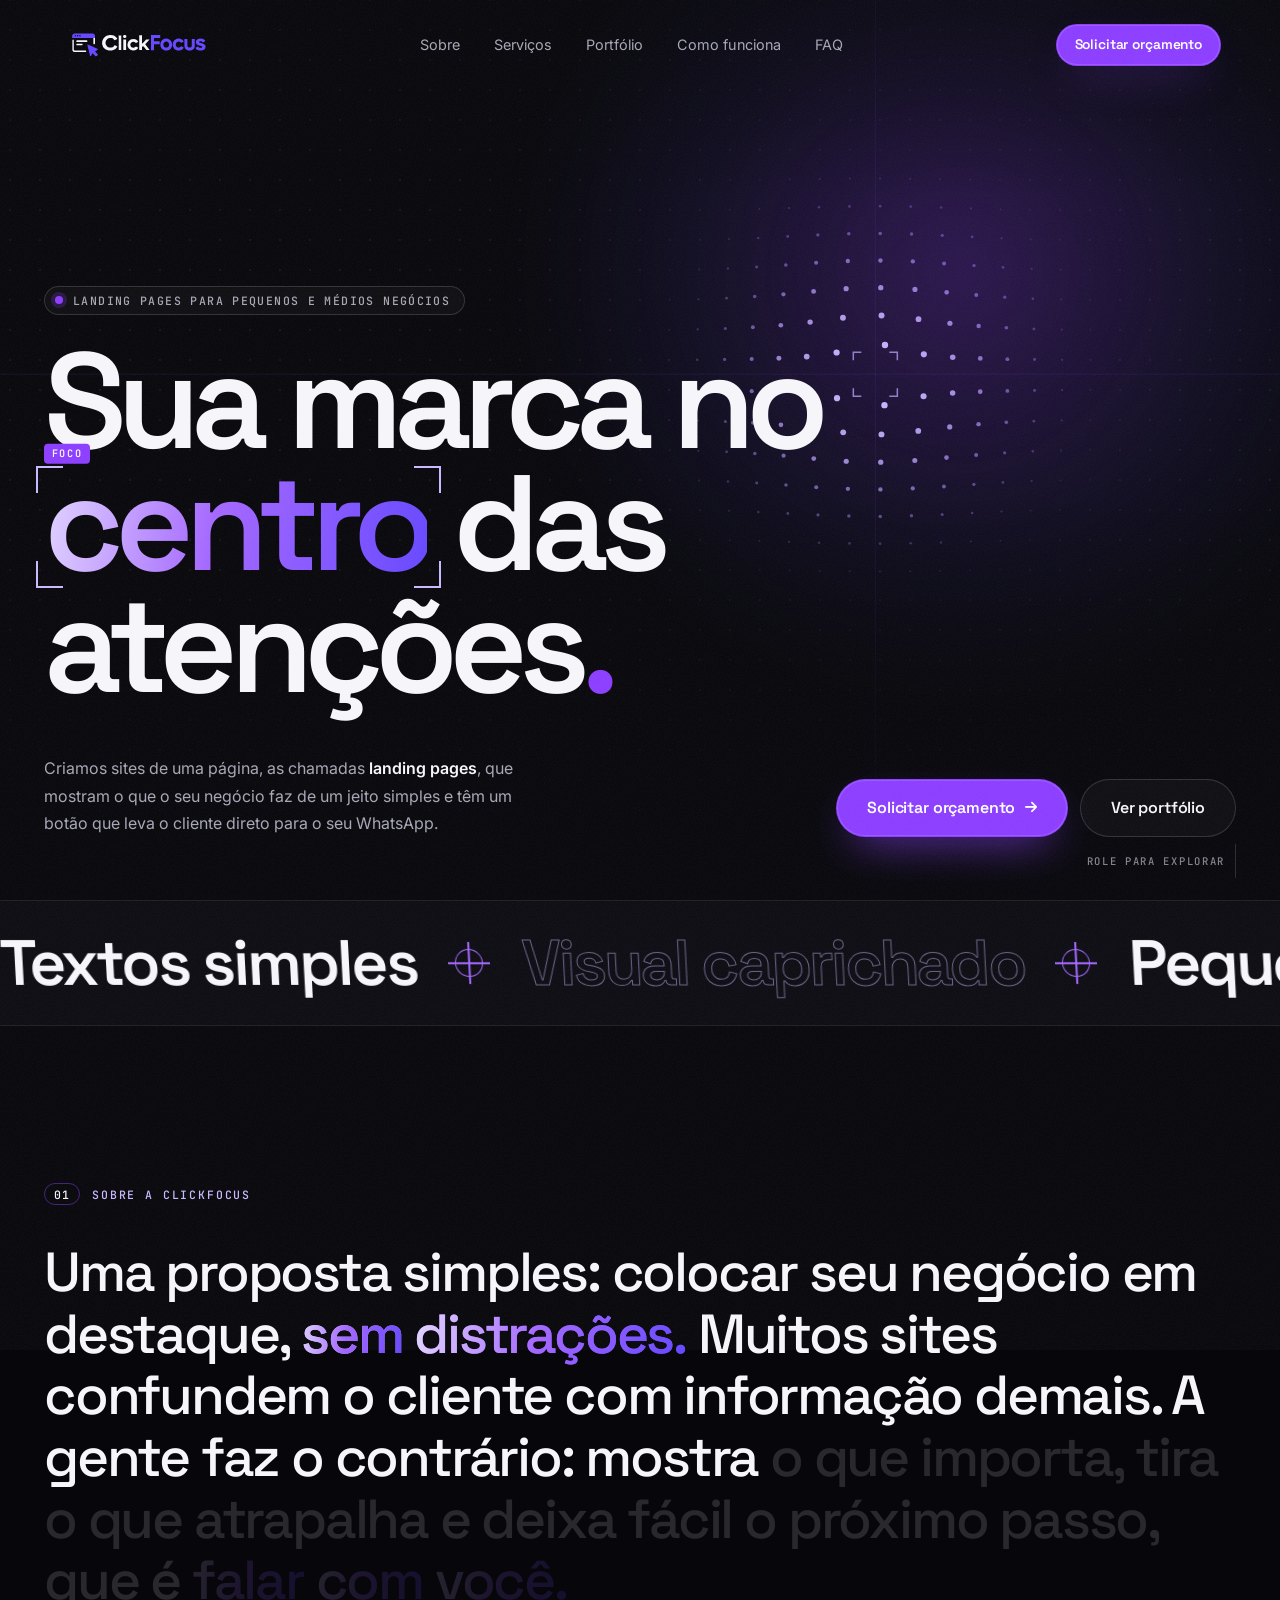
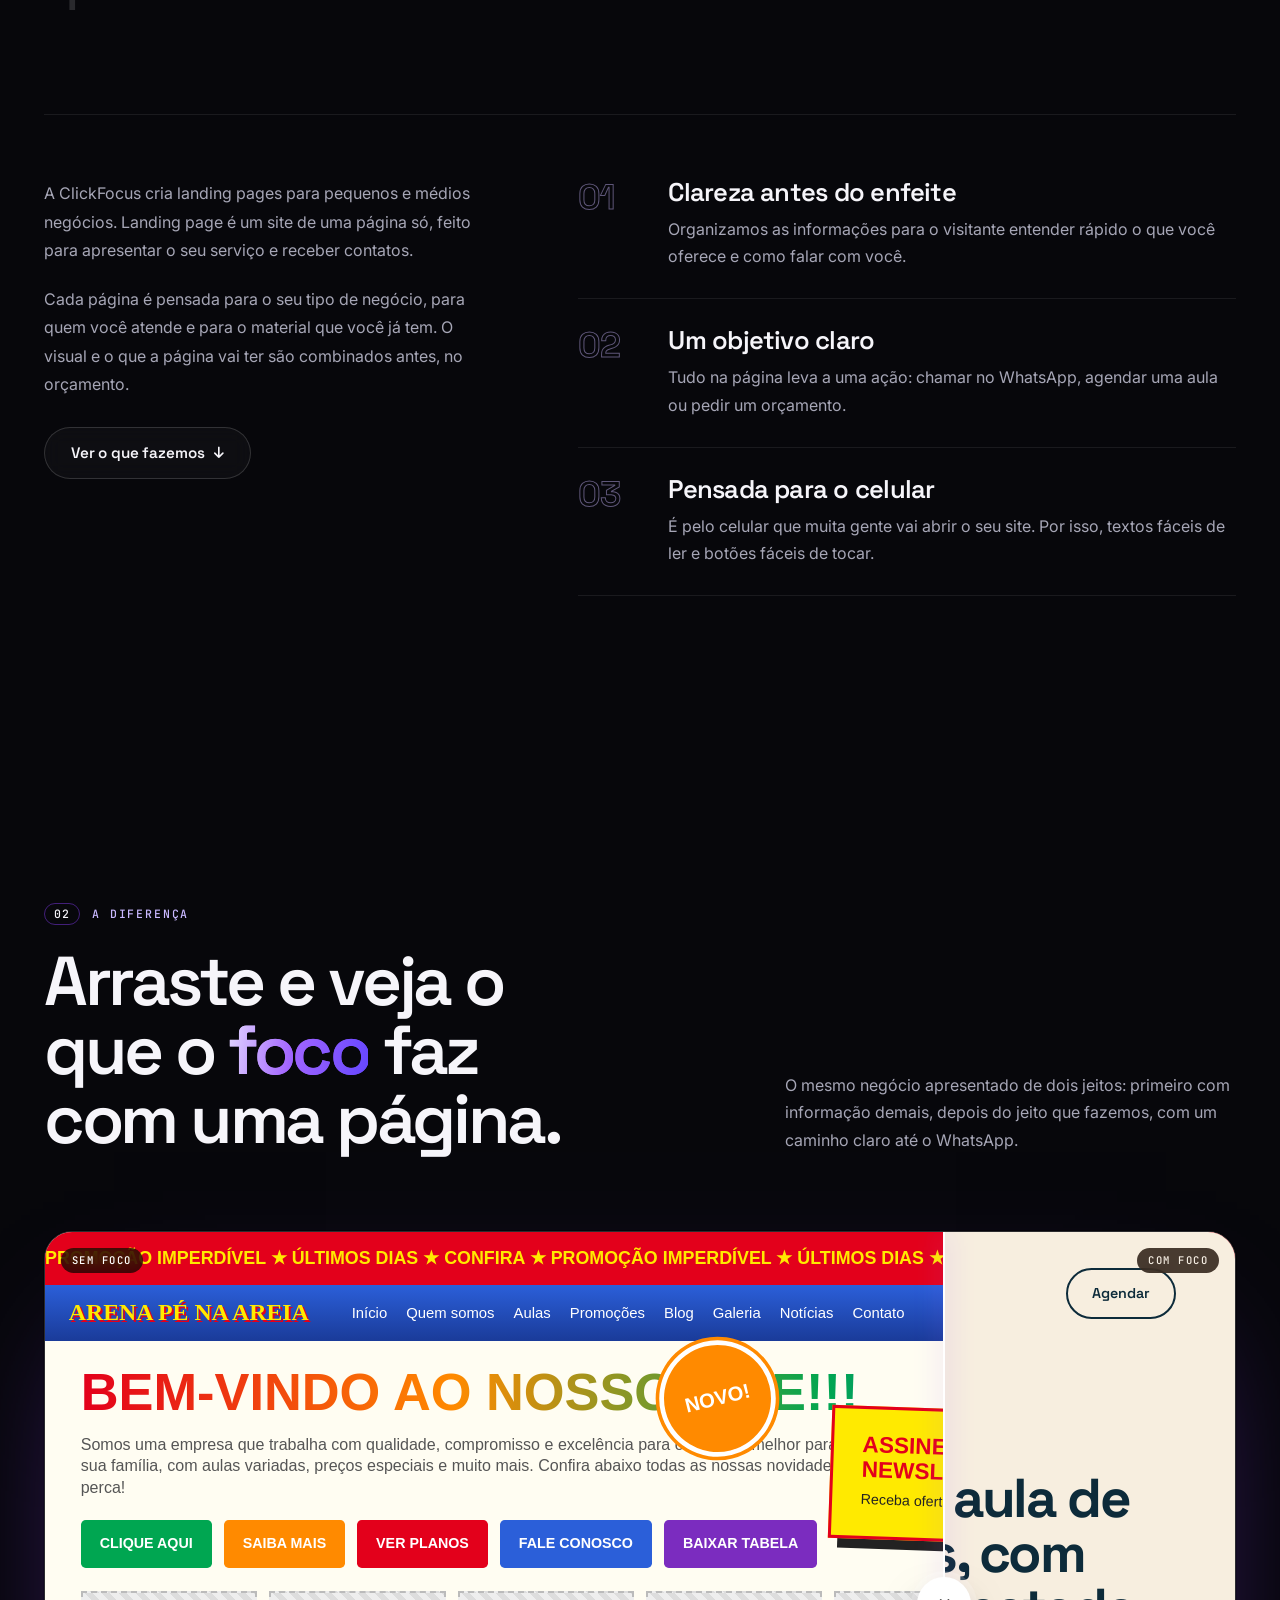
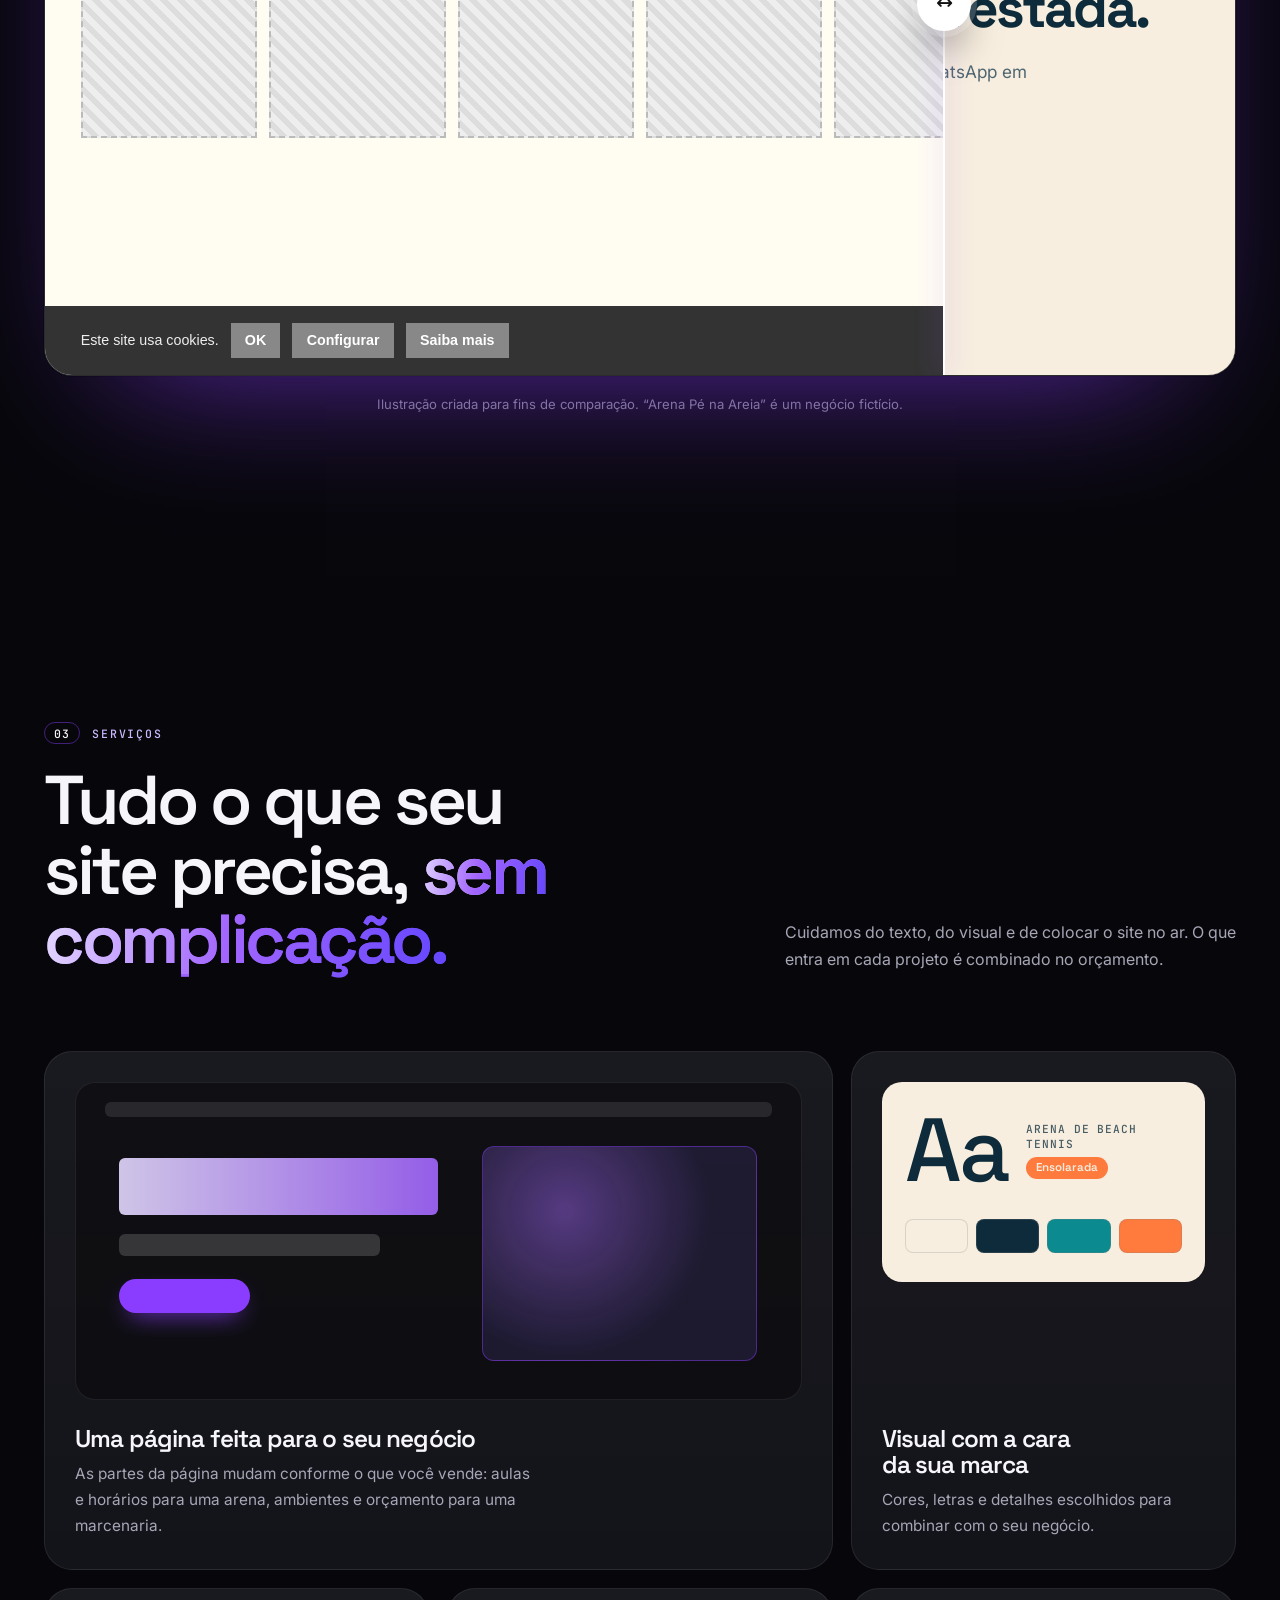
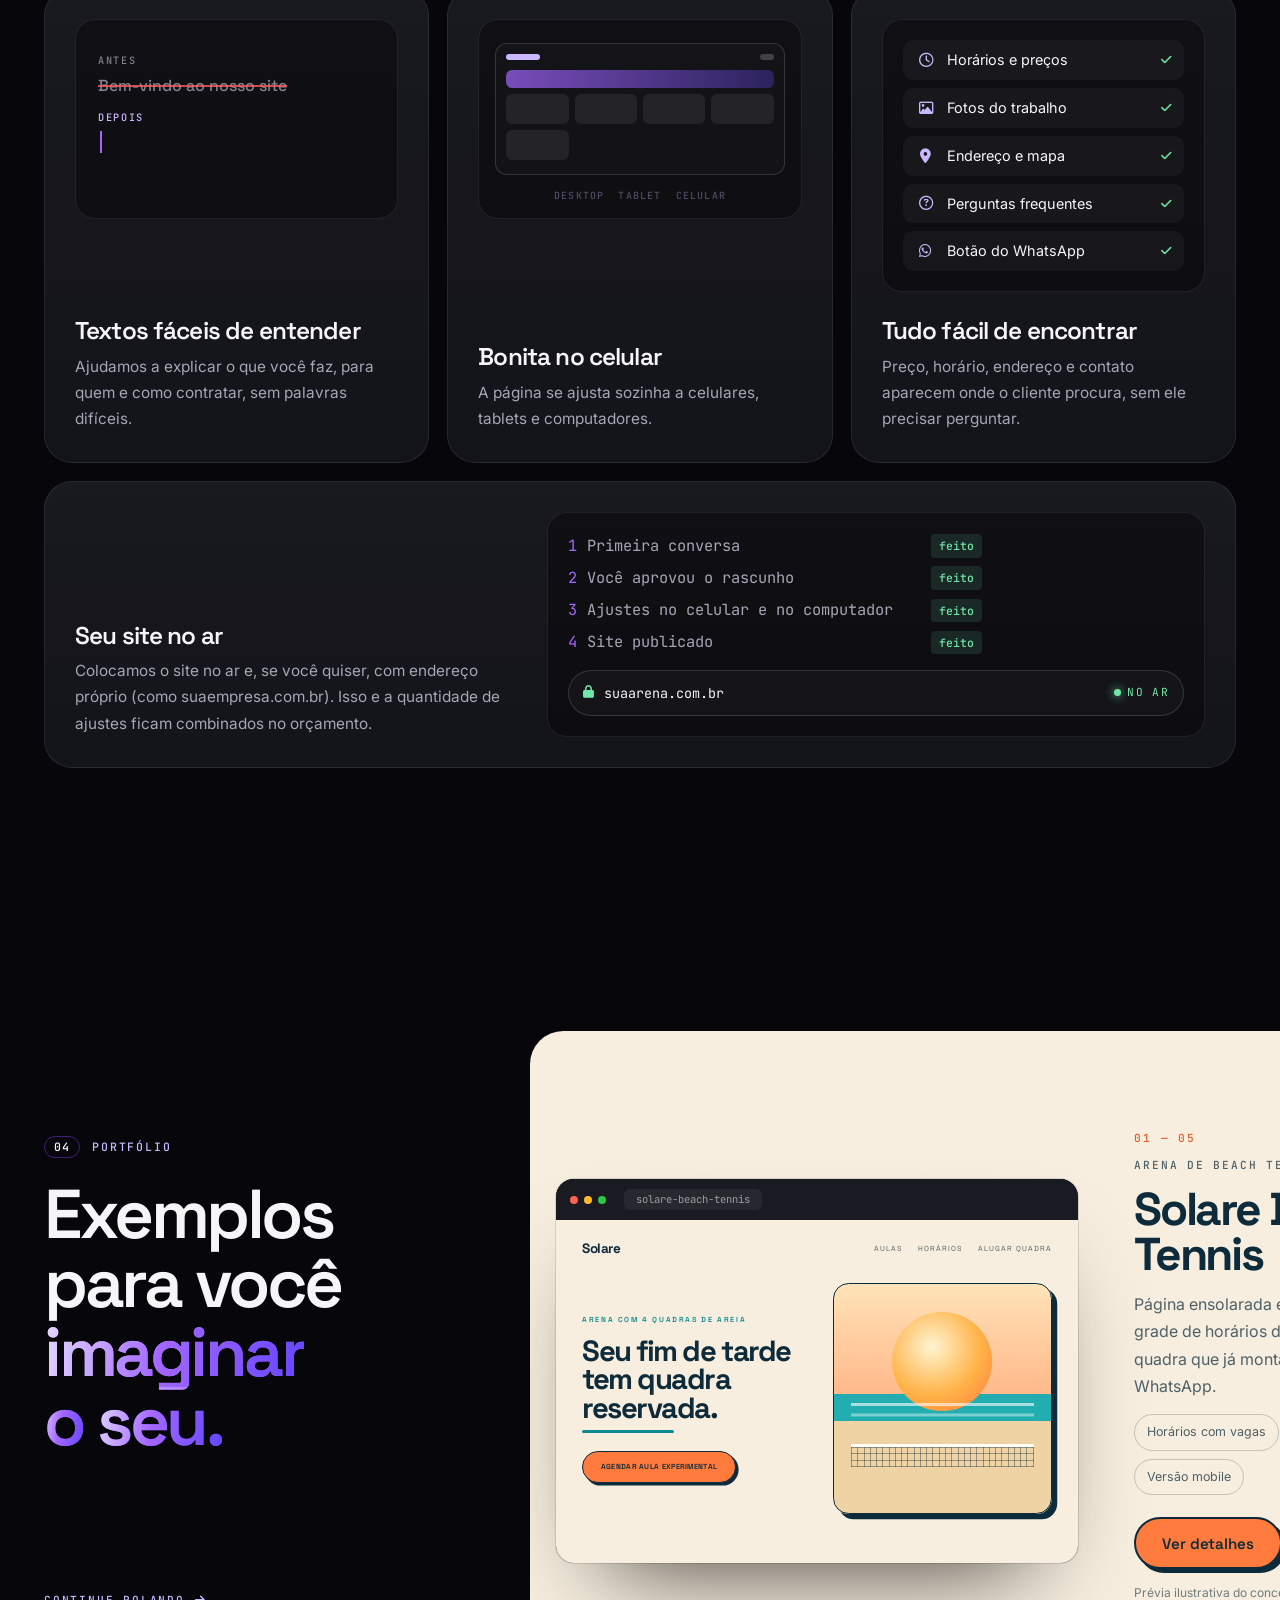
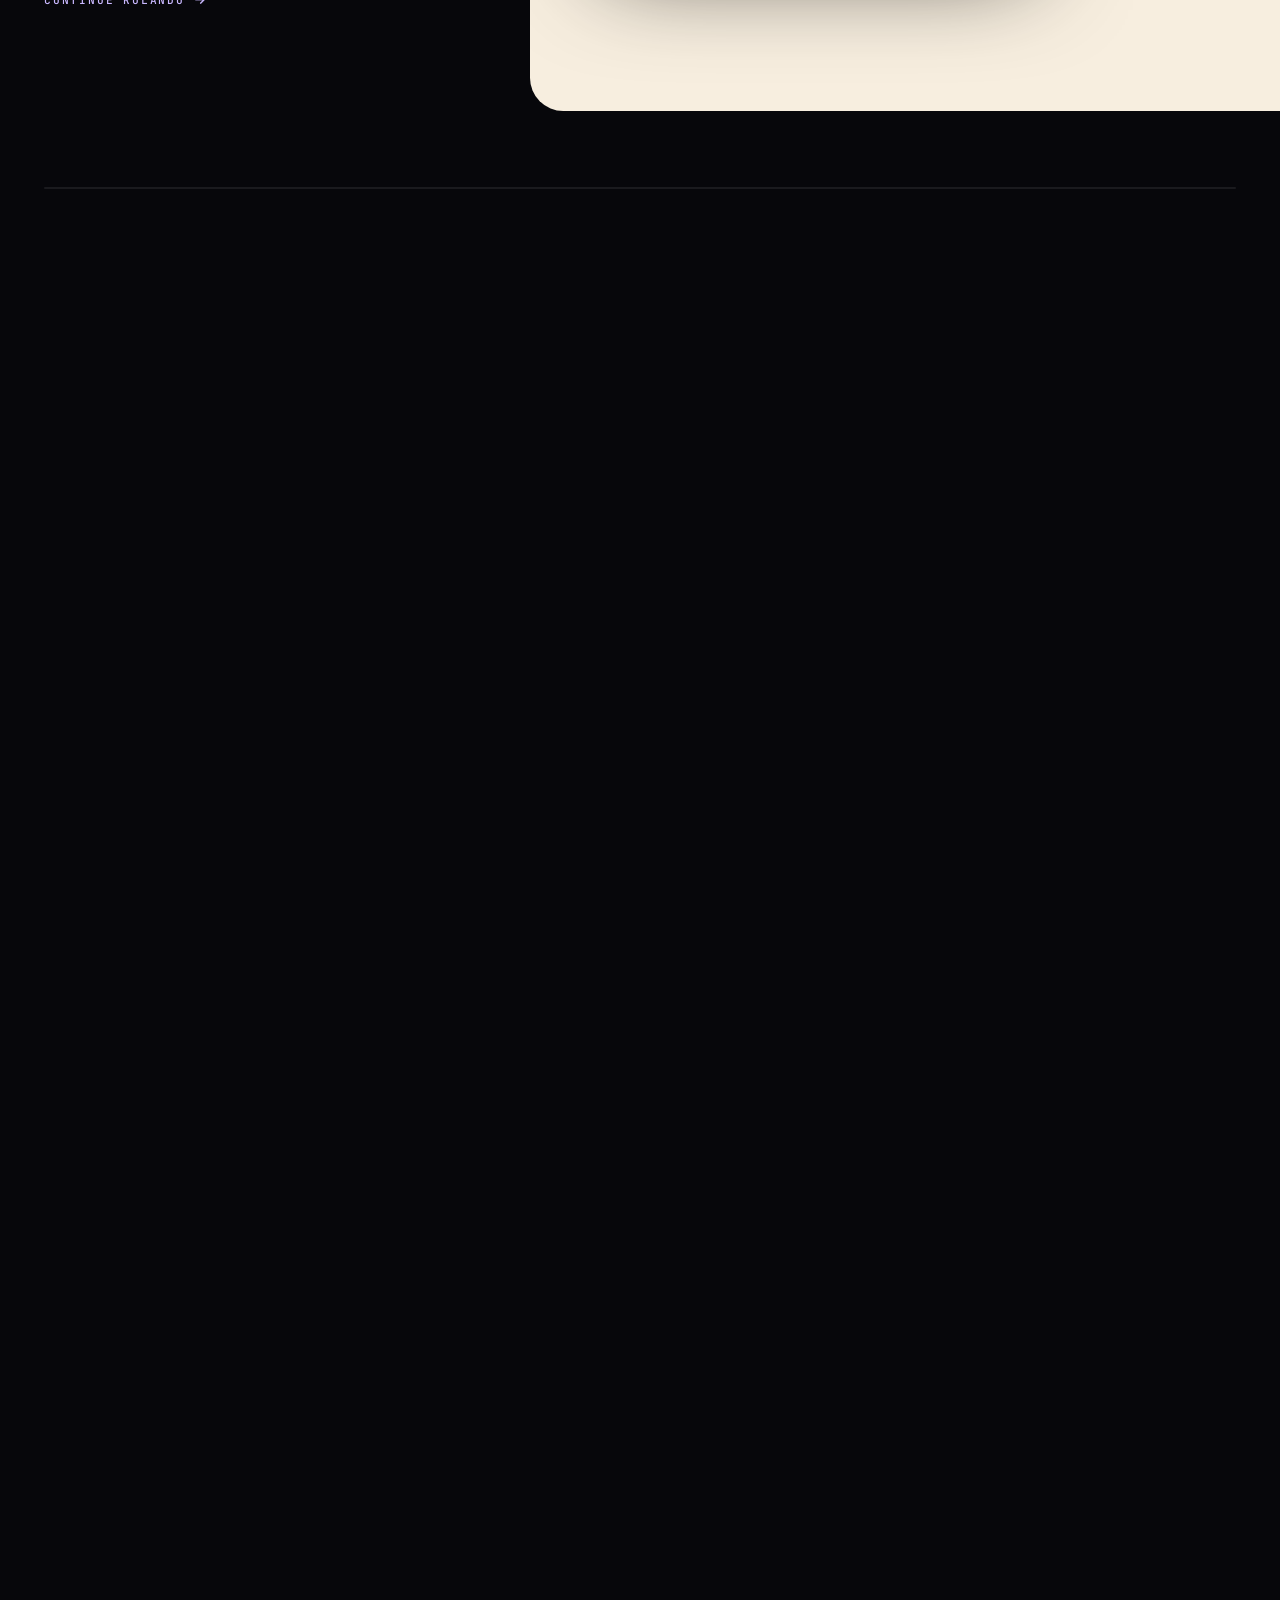
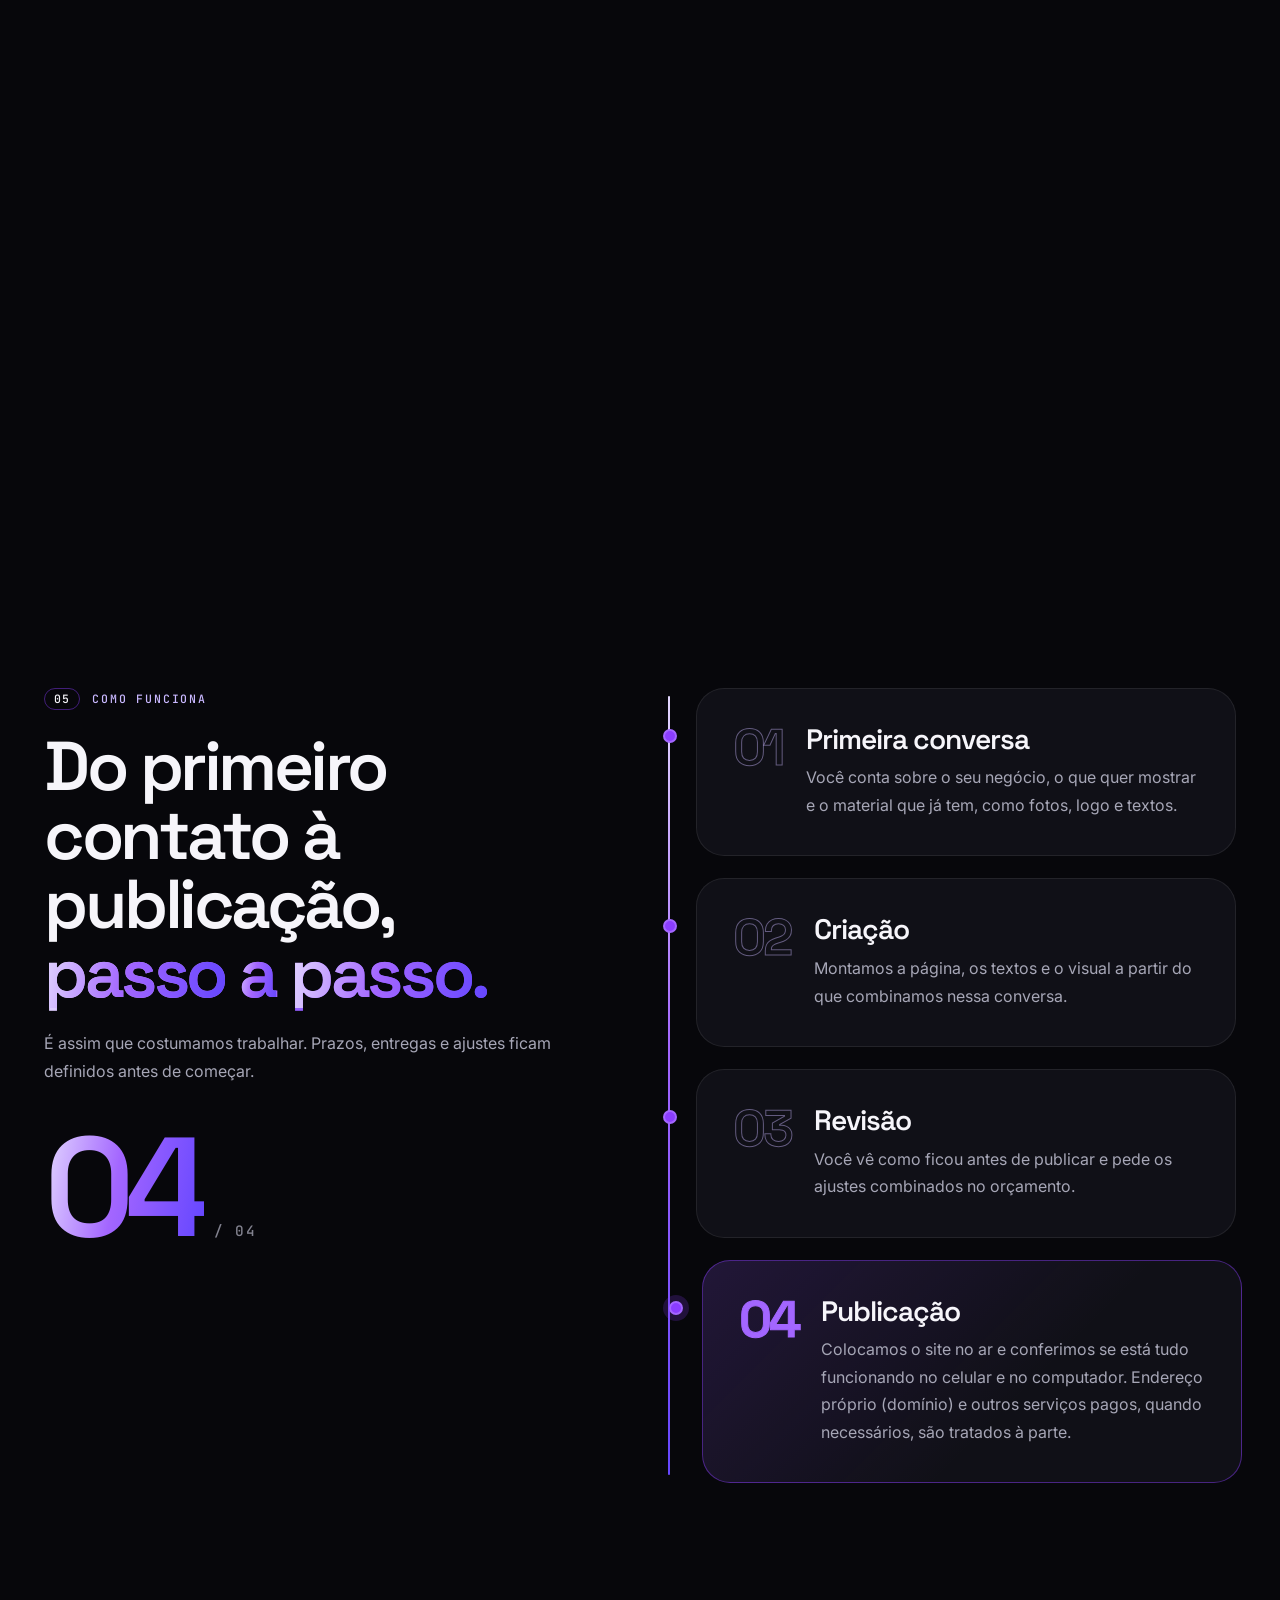
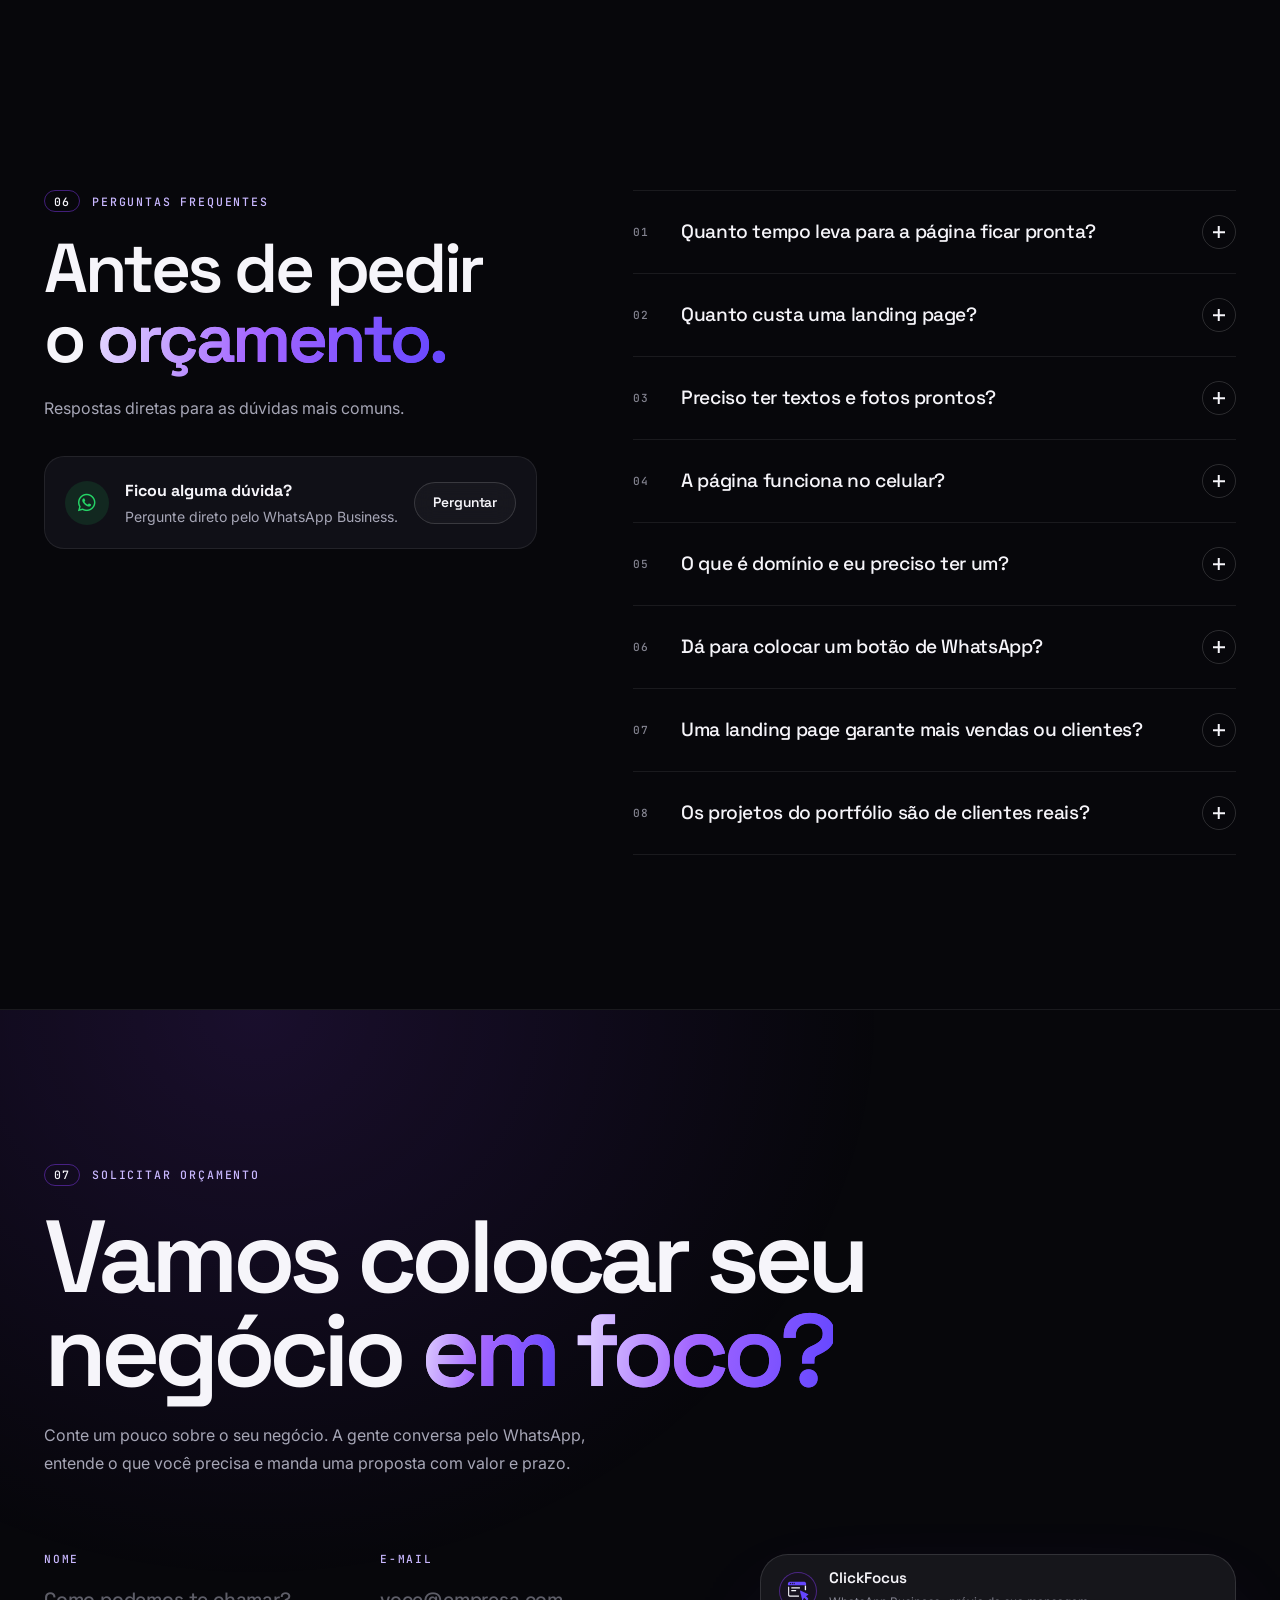
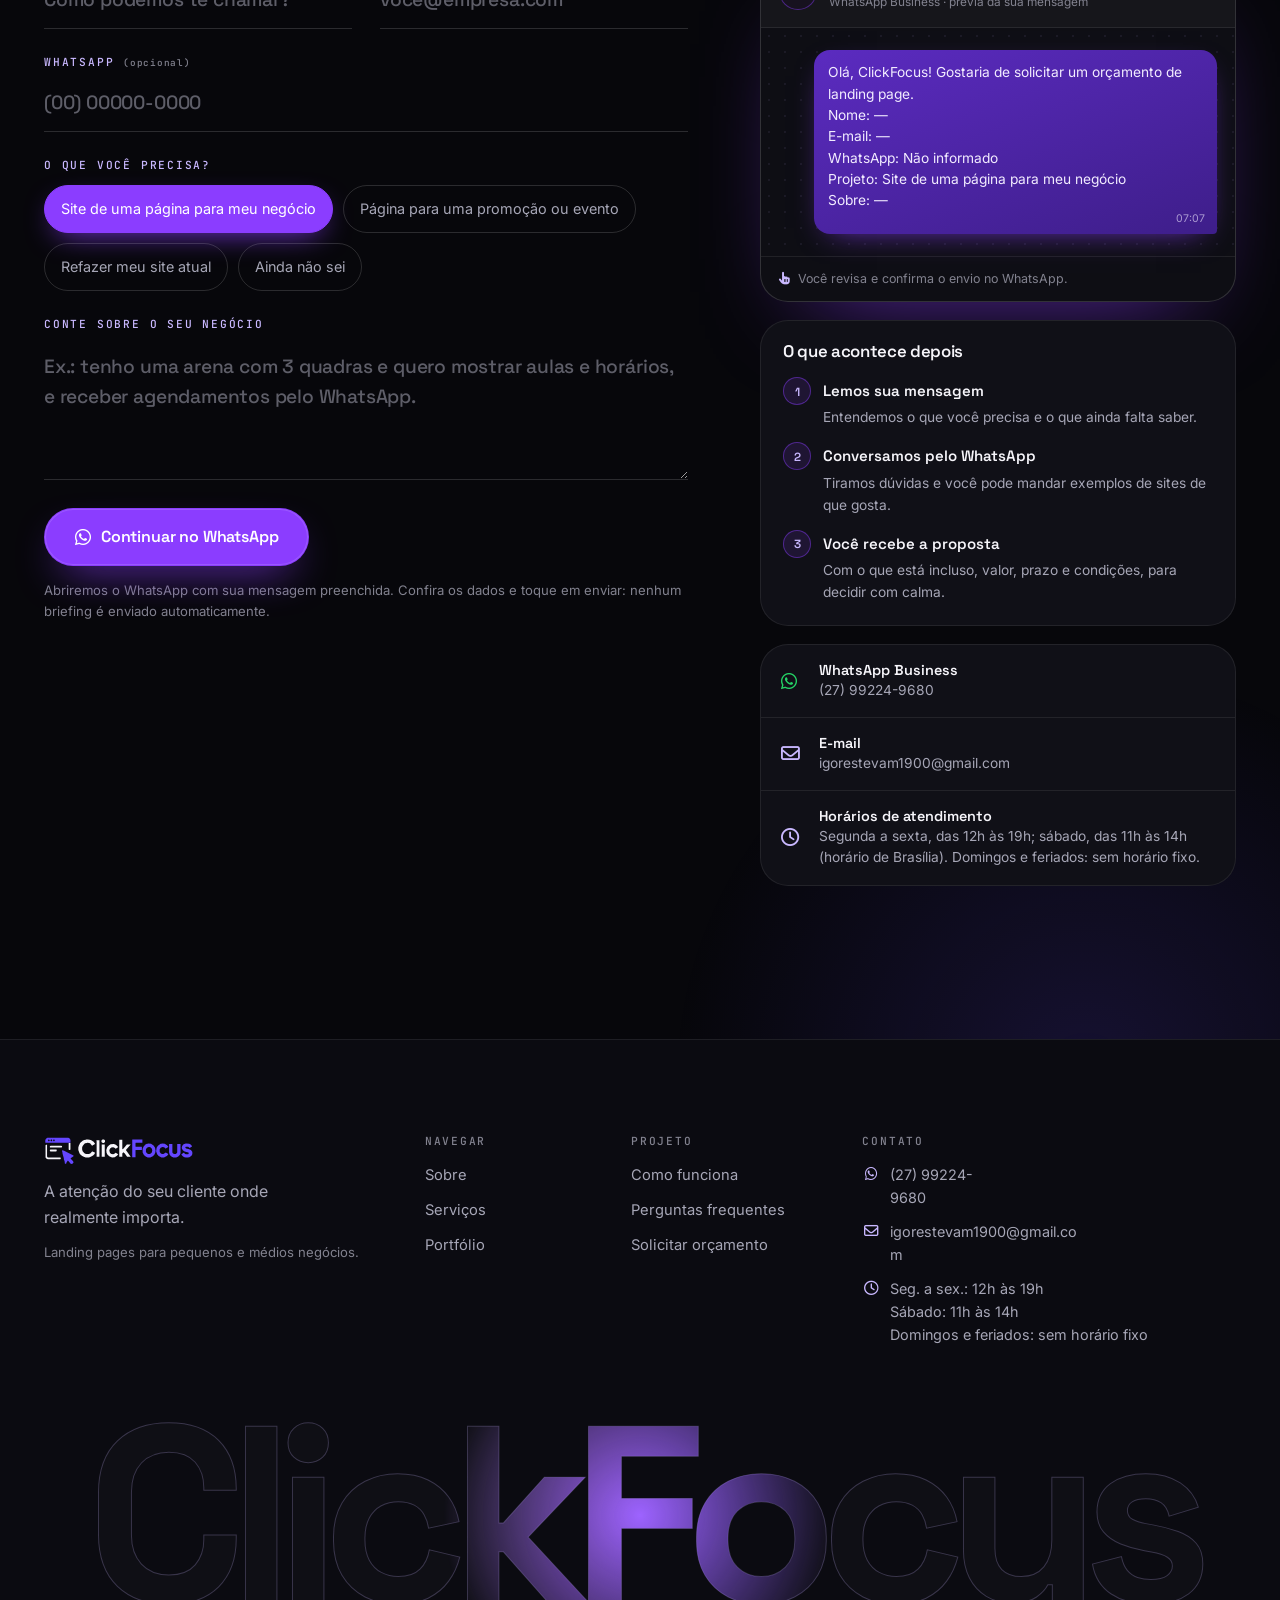
==== commit 8e299986: "fix: não apresentar beach tennis e marcenaria como foco da empresa - Remove a menção ao nicho na des" ====
--- a/index.html
+++ b/index.html
@@ -4,7 +4,7 @@
 <meta charset="utf-8"/>
 <meta content="width=device-width, initial-scale=1.0" name="viewport"/>
 <title>ClickFocus — landing pages que capturam atenção</title>
-<meta content="A ClickFocus cria landing pages, sites de uma página, para pequenos e médios negócios como arenas de beach tennis e marcenarias. Textos simples, visual caprichado e contato direto pelo WhatsApp." name="description"/>
+<meta content="A ClickFocus cria landing pages, sites de uma página, para pequenos e médios negócios. Textos simples, visual caprichado e contato direto pelo WhatsApp." name="description"/>
 <meta content="ClickFocus — landing pages que capturam atenção" property="og:title"/>
 <meta content="Landing pages para pequenos e médios negócios. A atenção do seu cliente onde realmente importa." property="og:description"/>
 <meta content="#07070B" name="theme-color"/>
@@ -90,8 +90,8 @@
 <div aria-hidden="true" class="ticker">
   <div class="ticker__inner" id="ticker">
     <div class="ticker__track">
-      <span>Beach tennis</span><b class="xh"></b><span class="o">Marcenarias</span><b class="xh"></b><span>Pequenos e médios negócios</span><b class="xh"></b><span class="o">Bonito no celular</span><b class="xh"></b><span>Contato pelo WhatsApp</span><b class="xh"></b><span class="o">Com a cara da sua marca</span><b class="xh"></b>
-      <span>Beach tennis</span><b class="xh"></b><span class="o">Marcenarias</span><b class="xh"></b><span>Pequenos e médios negócios</span><b class="xh"></b><span class="o">Bonito no celular</span><b class="xh"></b><span>Contato pelo WhatsApp</span><b class="xh"></b><span class="o">Com a cara da sua marca</span><b class="xh"></b>
+      <span>Textos simples</span><b class="xh"></b><span class="o">Visual caprichado</span><b class="xh"></b><span>Pequenos e médios negócios</span><b class="xh"></b><span class="o">Bonito no celular</span><b class="xh"></b><span>Contato pelo WhatsApp</span><b class="xh"></b><span class="o">Com a cara da sua marca</span><b class="xh"></b>
+      <span>Textos simples</span><b class="xh"></b><span class="o">Visual caprichado</span><b class="xh"></b><span>Pequenos e médios negócios</span><b class="xh"></b><span class="o">Bonito no celular</span><b class="xh"></b><span>Contato pelo WhatsApp</span><b class="xh"></b><span class="o">Com a cara da sua marca</span><b class="xh"></b>
     </div>
   </div>
 </div>
@@ -106,7 +106,7 @@
     </div>
     <div class="about__grid">
       <div class="about__text">
-        <p class="text rv">A ClickFocus cria landing pages para pequenos e médios negócios, com atenção especial a <strong>arenas de beach tennis</strong> e <strong>marcenarias</strong>. Landing page é um site de uma página só, feito para apresentar o seu serviço e receber contatos.</p>
+        <p class="text rv">A ClickFocus cria landing pages para pequenos e médios negócios. Landing page é um site de uma página só, feito para apresentar o seu serviço e receber contatos.</p>
         <p class="text rv">Cada página é pensada para o seu tipo de negócio, para quem você atende e para o material que você já tem. O visual e o que a página vai ter são combinados antes, no orçamento.</p>
         <a class="btn btn--ghost rv" data-magnetic="" href="#servicos">Ver o que fazemos <i aria-hidden="true" class="fa-solid fa-arrow-down"></i></a>
       </div>
@@ -714,9 +714,7 @@
       <div class="faq__item rv"><button aria-controls="faq-panel-5" aria-expanded="false" class="faq__trigger" id="faq-trigger-5" type="button"><small>05</small><span>O que é domínio e eu preciso ter um?</span><i aria-hidden="true" class="faq__icon"></i></button><div aria-labelledby="faq-trigger-5" class="faq__panel" id="faq-panel-5" role="region"><div><p>Domínio é o endereço do site, como suaarena.com.br. Não é obrigatório para começar, mas passa mais confiança. O registro e a renovação são pagos à parte, e podemos ajudar a configurar se isso estiver no orçamento.</p></div></div></div>
       <div class="faq__item rv"><button aria-controls="faq-panel-6" aria-expanded="false" class="faq__trigger" id="faq-trigger-6" type="button"><small>06</small><span>Dá para colocar um botão de WhatsApp?</span><i aria-hidden="true" class="faq__icon"></i></button><div aria-labelledby="faq-trigger-6" class="faq__panel" id="faq-panel-6" role="region"><div><p>Sim. O botão abre uma conversa com o seu número, e a mensagem pode já ir escrita. Agendamento automático, sistemas de cadastro de clientes ou outras automações são avaliados e orçados à parte.</p></div></div></div>
       <div class="faq__item rv"><button aria-controls="faq-panel-7" aria-expanded="false" class="faq__trigger" id="faq-trigger-7" type="button"><small>07</small><span>Uma landing page garante mais vendas ou clientes?</span><i aria-hidden="true" class="faq__icon"></i></button><div aria-labelledby="faq-trigger-7" class="faq__panel" id="faq-panel-7" role="region"><div><p>Não. Uma boa página ajuda o cliente a entender o que você oferece e facilita o contato, mas o resultado também depende do seu serviço, do preço, da divulgação e de outros fatores. Não prometemos número de visitas, contatos ou vendas.</p></div></div></div>
-      <div class="faq__item rv"><button aria-controls="faq-panel-8" aria-expanded="false" class="faq__trigger" id="faq-trigger-8" type="button"><small>08</small><span>Os projetos do portfólio são de clientes reais?</span><i aria-hidden="true" class="faq__icon"></i></button><div aria-labelledby="faq-trigger-8" class="faq__panel" id="faq-panel-8" role="region"><div><p>Não. Solare Beach Tennis, Veio Marcenaria, Serena Estética, Black Crown Barber Studio e VOLT Training Club são negócios fictícios, criados para mostrar estilos diferentes de página. Não representam clientes atendidos, resultados ou depoimentos reais.</p></div></div></div>
-      <div class="faq__item rv"><button aria-controls="faq-panel-9" aria-expanded="false" class="faq__trigger" id="faq-trigger-9" type="button"><small>09</small><span>Vocês só atendem beach tennis e marcenarias?</span><i aria-hidden="true" class="faq__icon"></i></button><div aria-labelledby="faq-trigger-9" class="faq__panel" id="faq-panel-9" role="region"><div><p>Não. Esses são os nossos focos, mas atendemos pequenos e médios negócios de outras áreas também.</p></div></div></div>
-    </div>
+      <div class="faq__item rv"><button aria-controls="faq-panel-8" aria-expanded="false" class="faq__trigger" id="faq-trigger-8" type="button"><small>08</small><span>Os projetos do portfólio são de clientes reais?</span><i aria-hidden="true" class="faq__icon"></i></button><div aria-labelledby="faq-trigger-8" class="faq__panel" id="faq-panel-8" role="region"><div><p>Não. Solare Beach Tennis, Veio Marcenaria, Serena Estética, Black Crown Barber Studio e VOLT Training Club são negócios fictícios, criados para mostrar estilos diferentes de página. Não representam clientes atendidos, resultados ou depoimentos reais.</p></div></div></div>    </div>
   </div>
 </section>
 
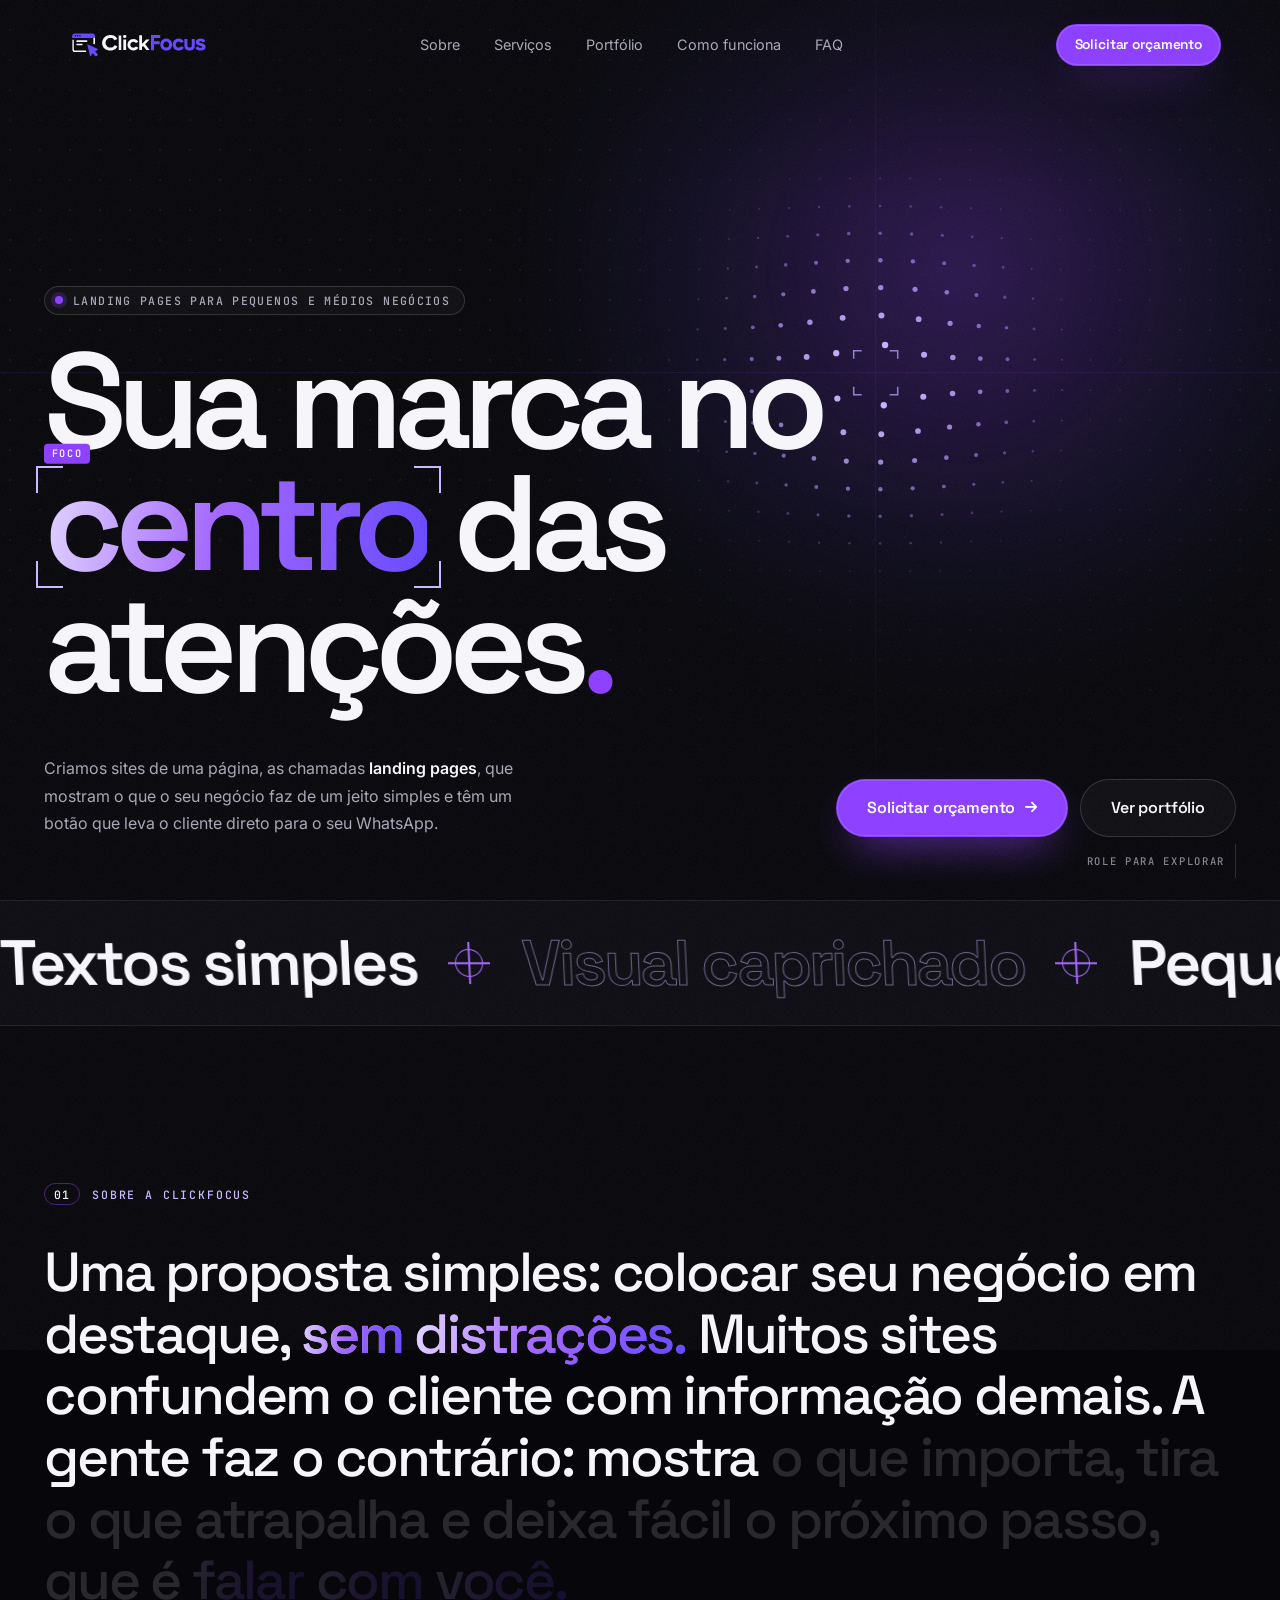
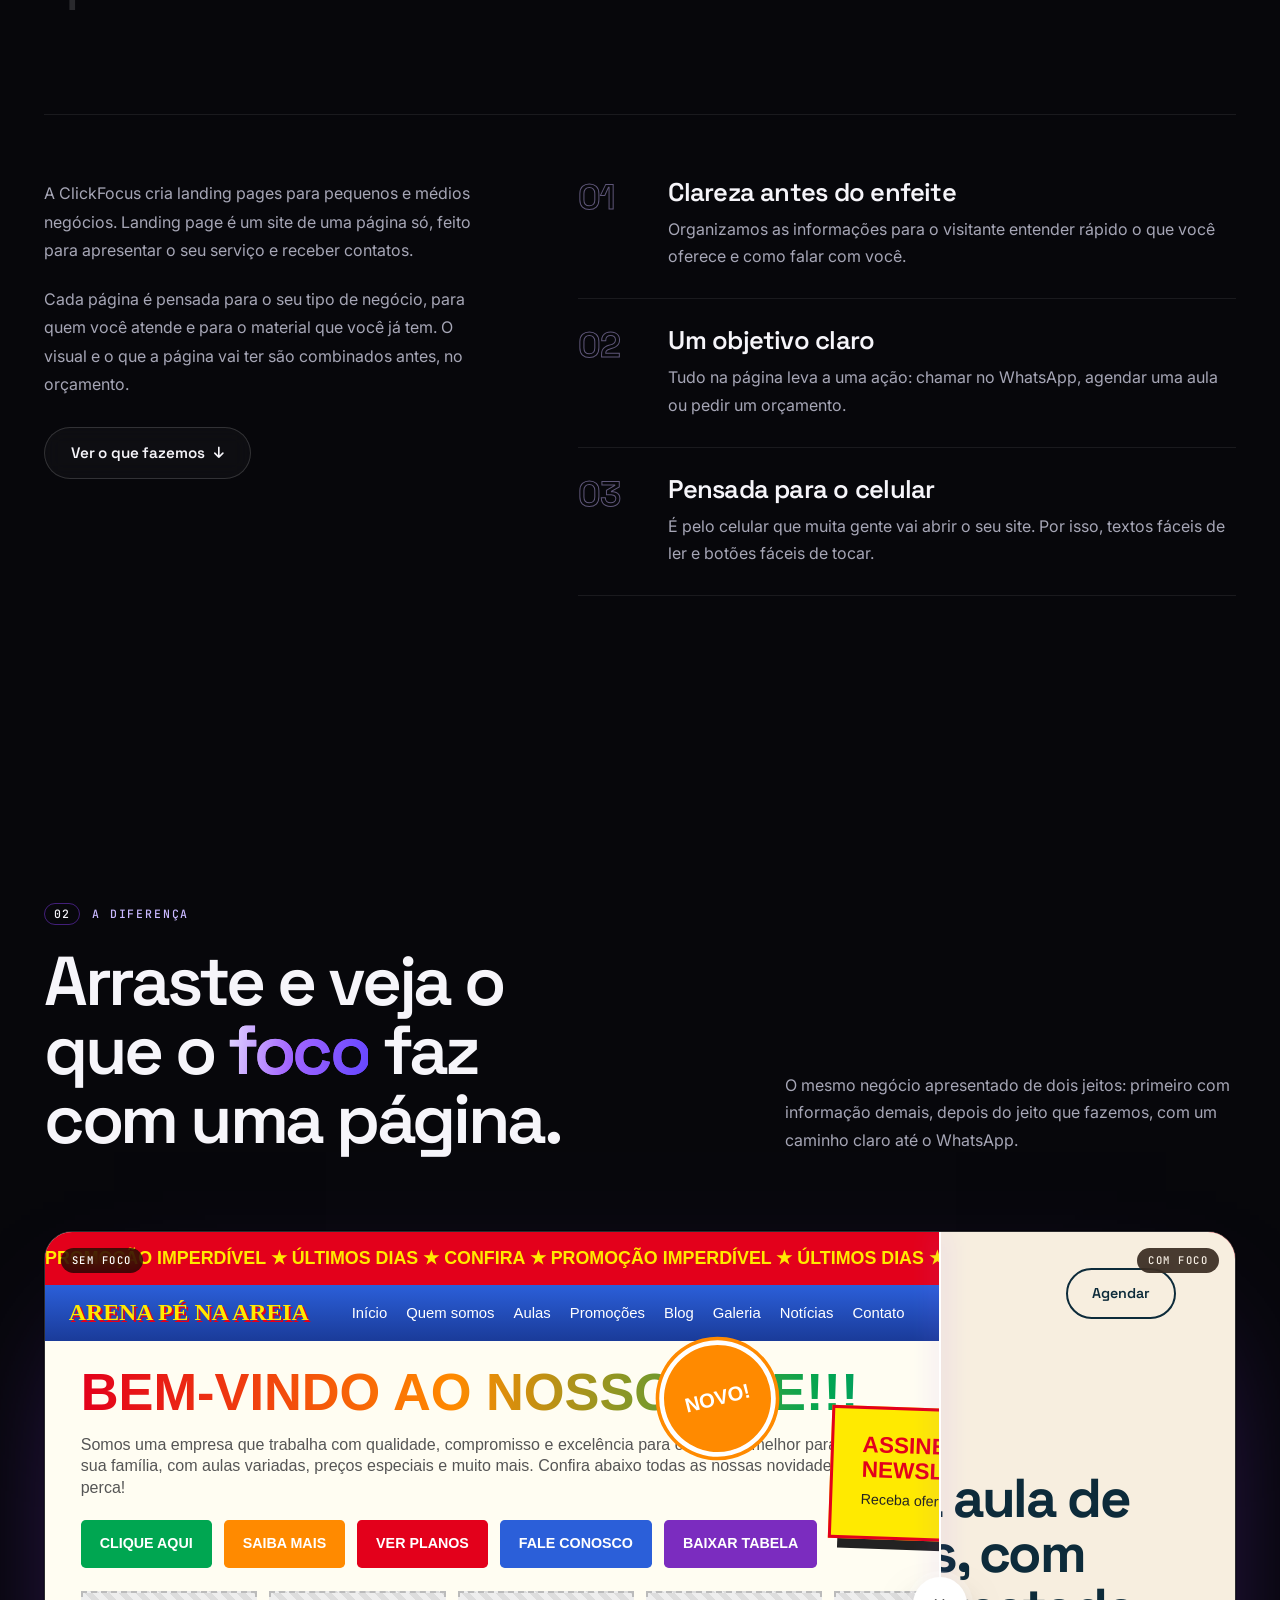
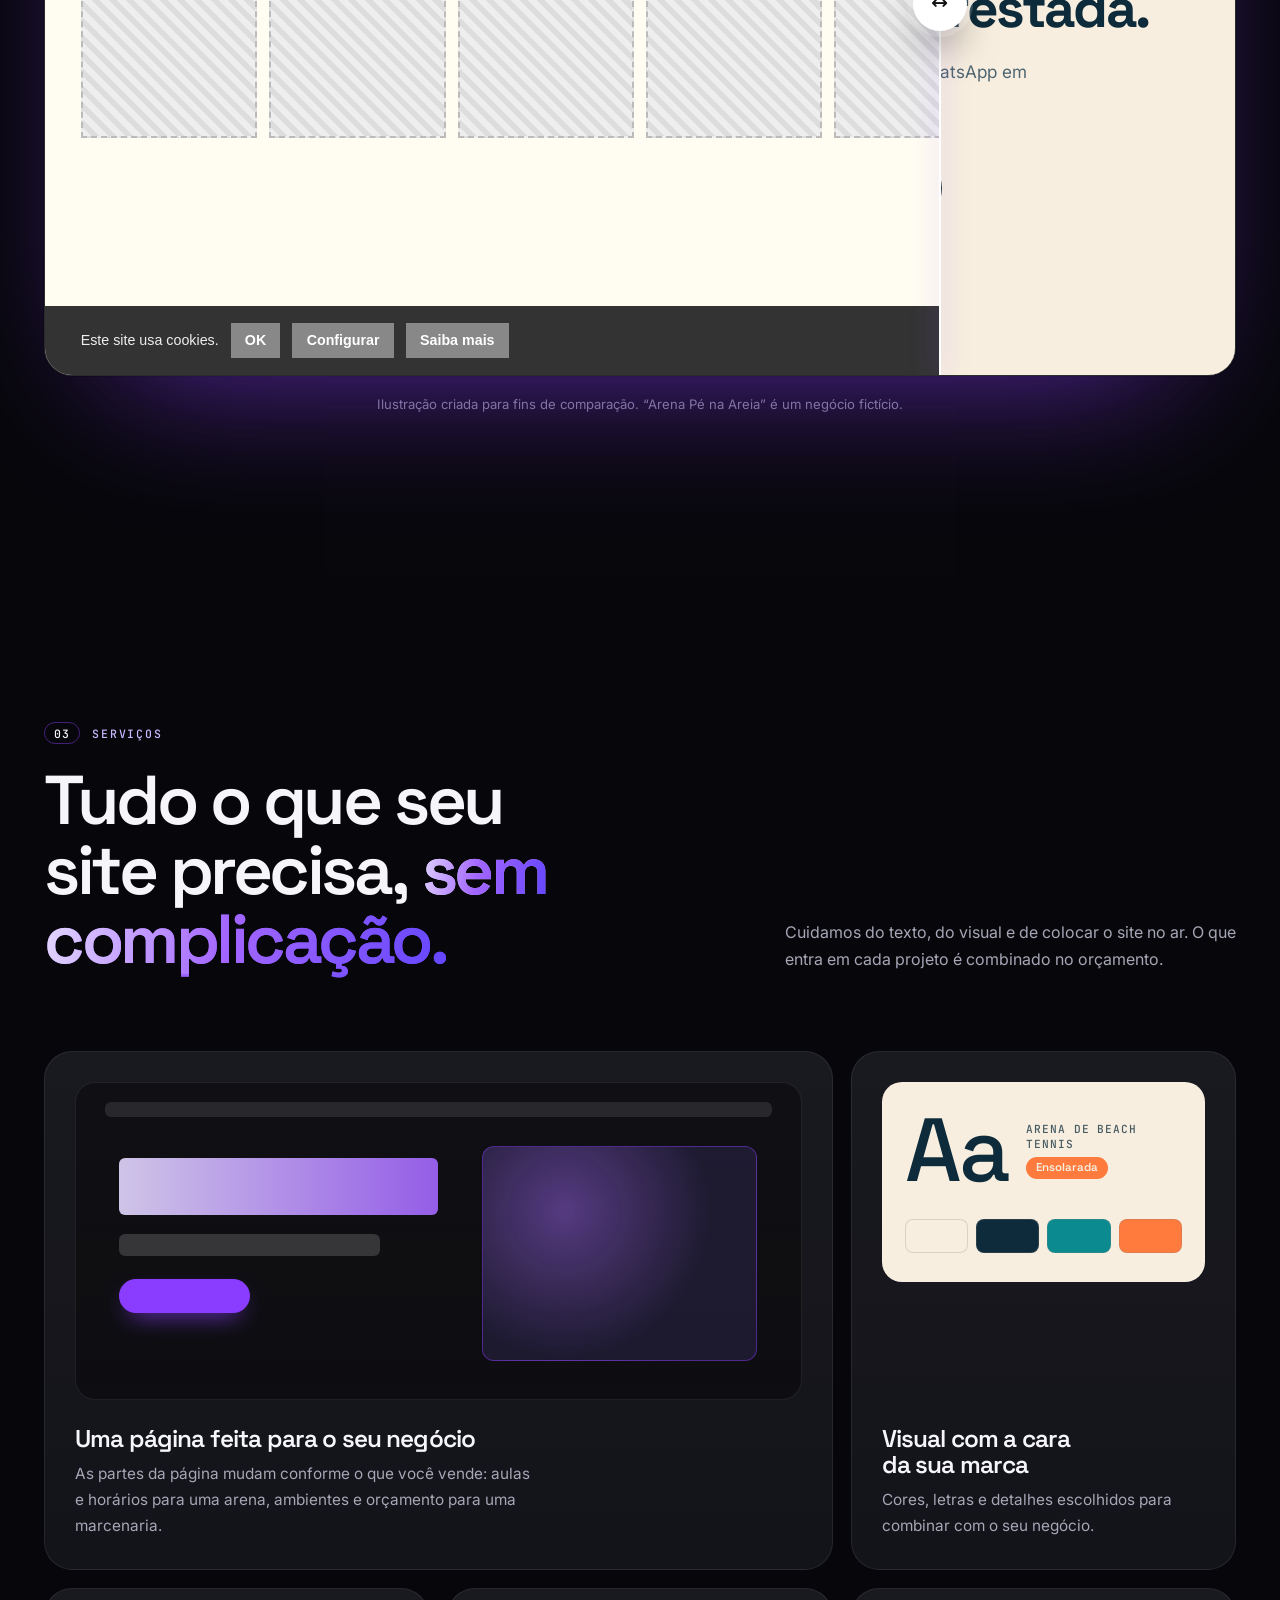
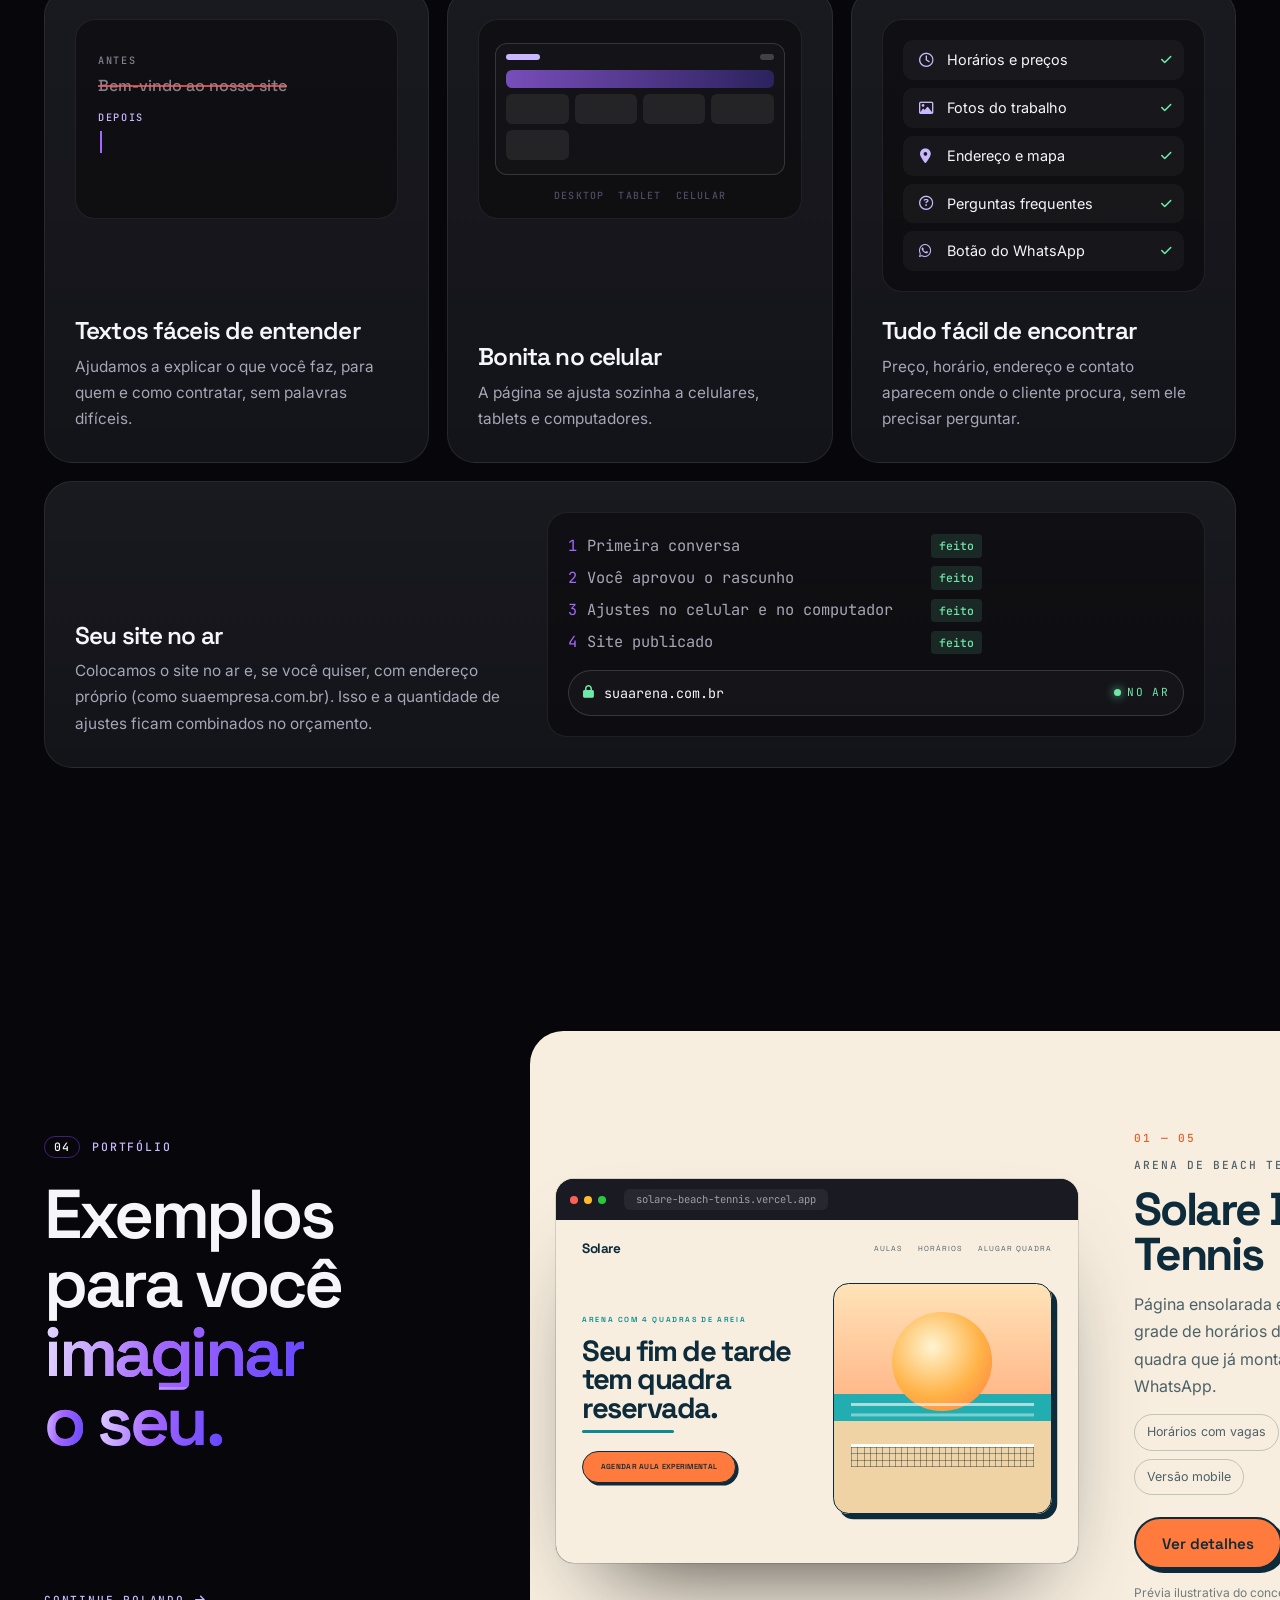
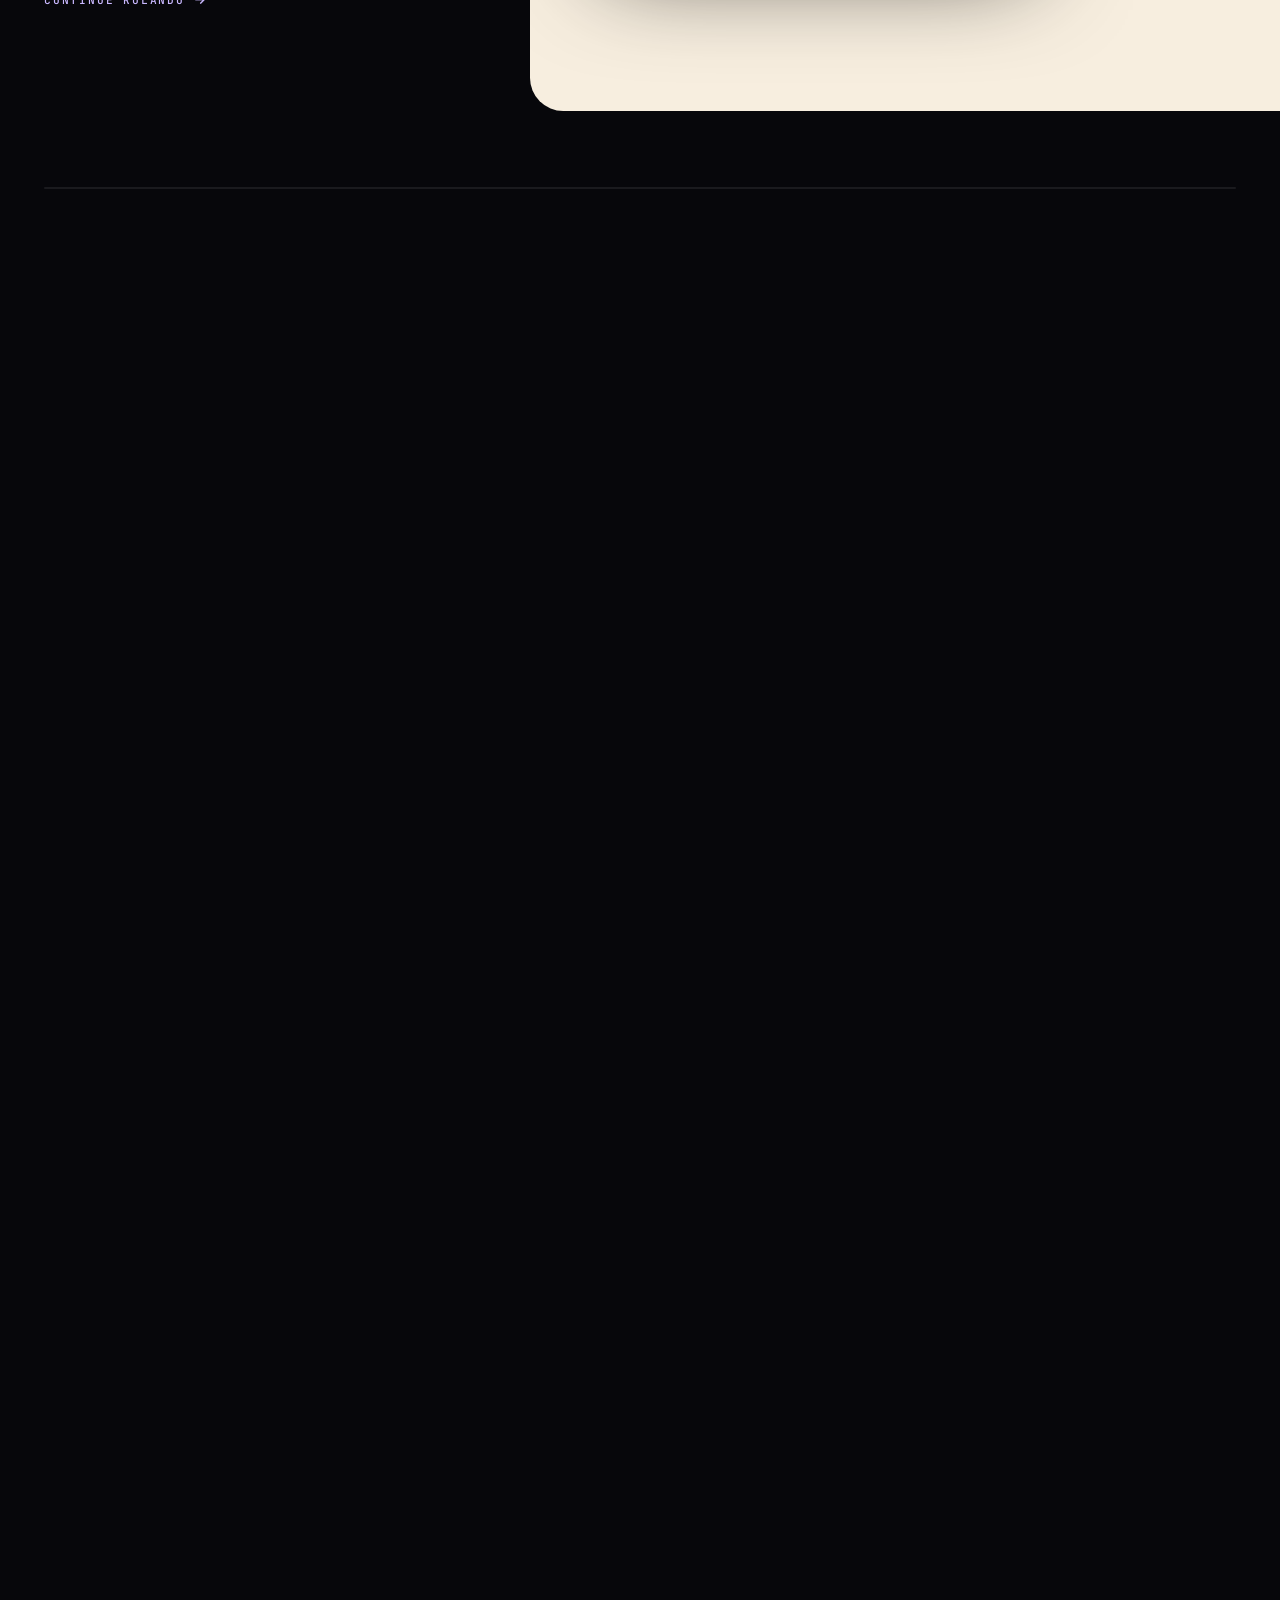
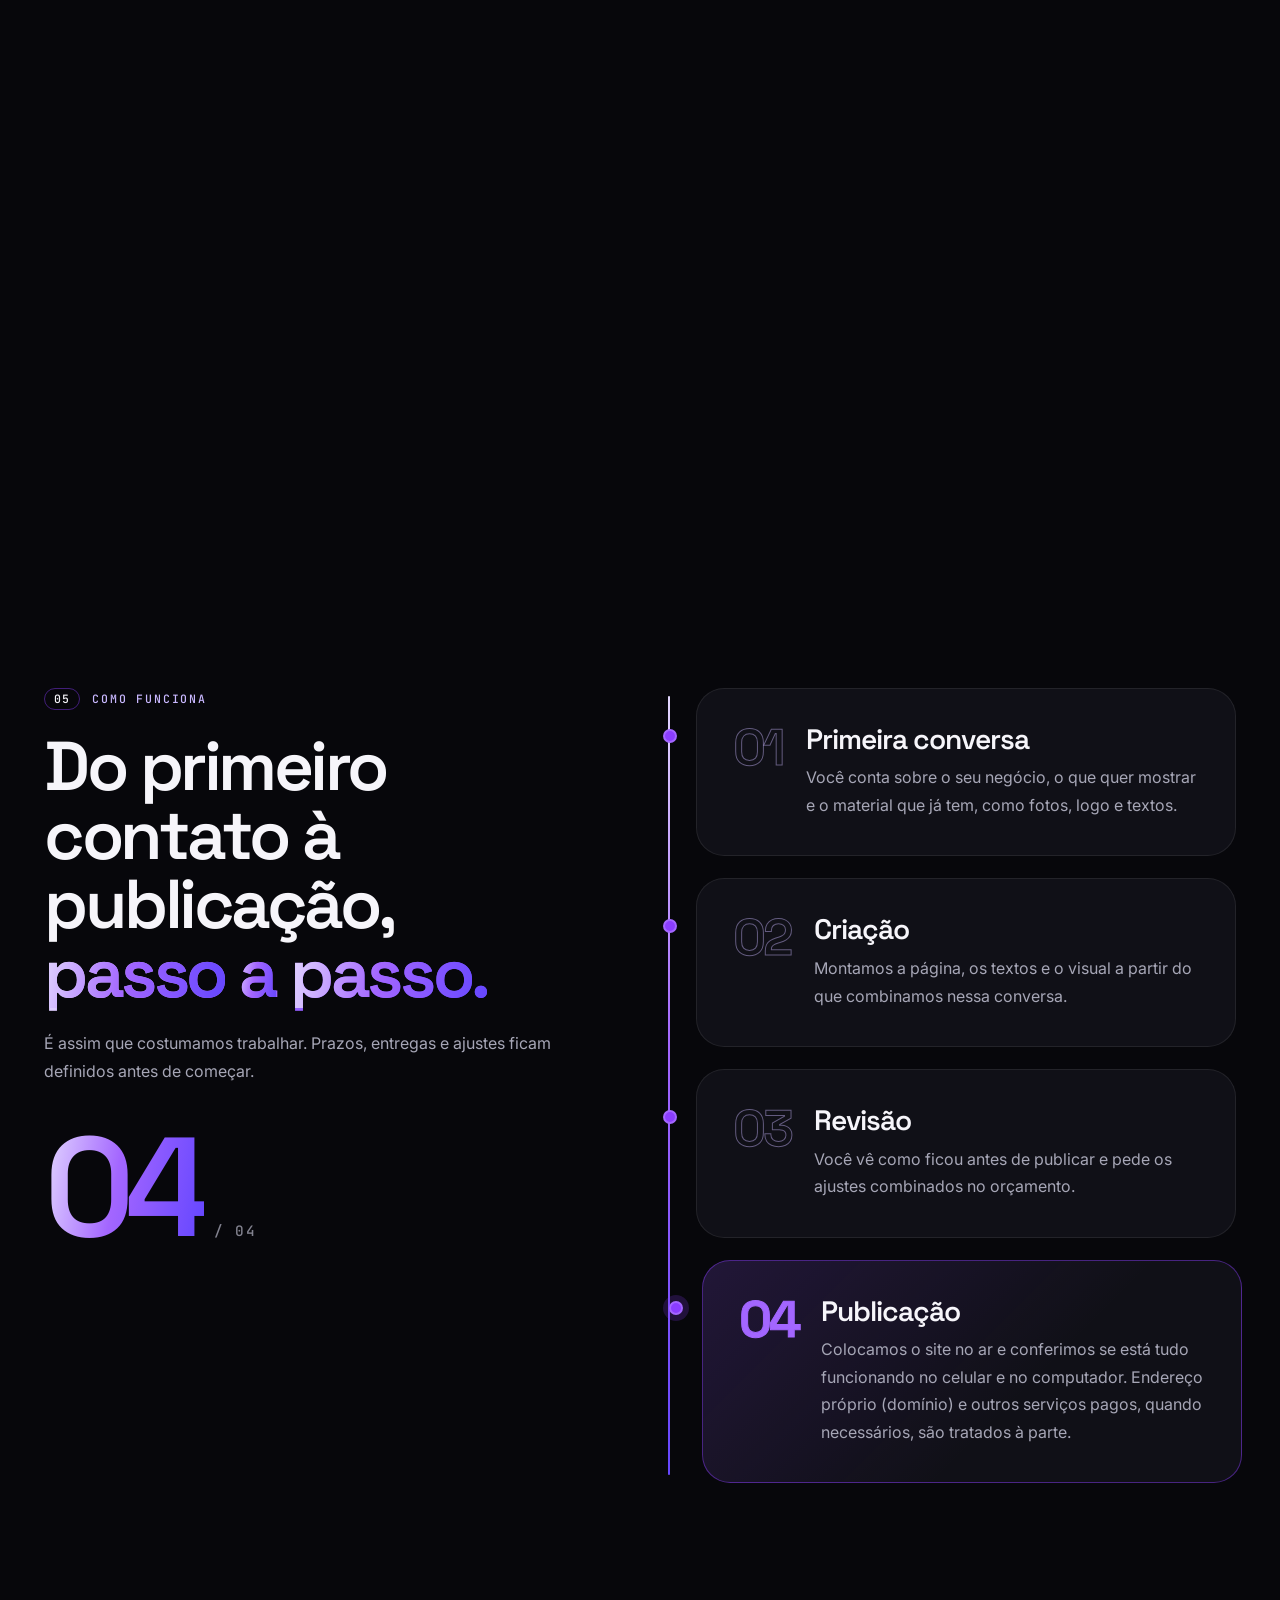
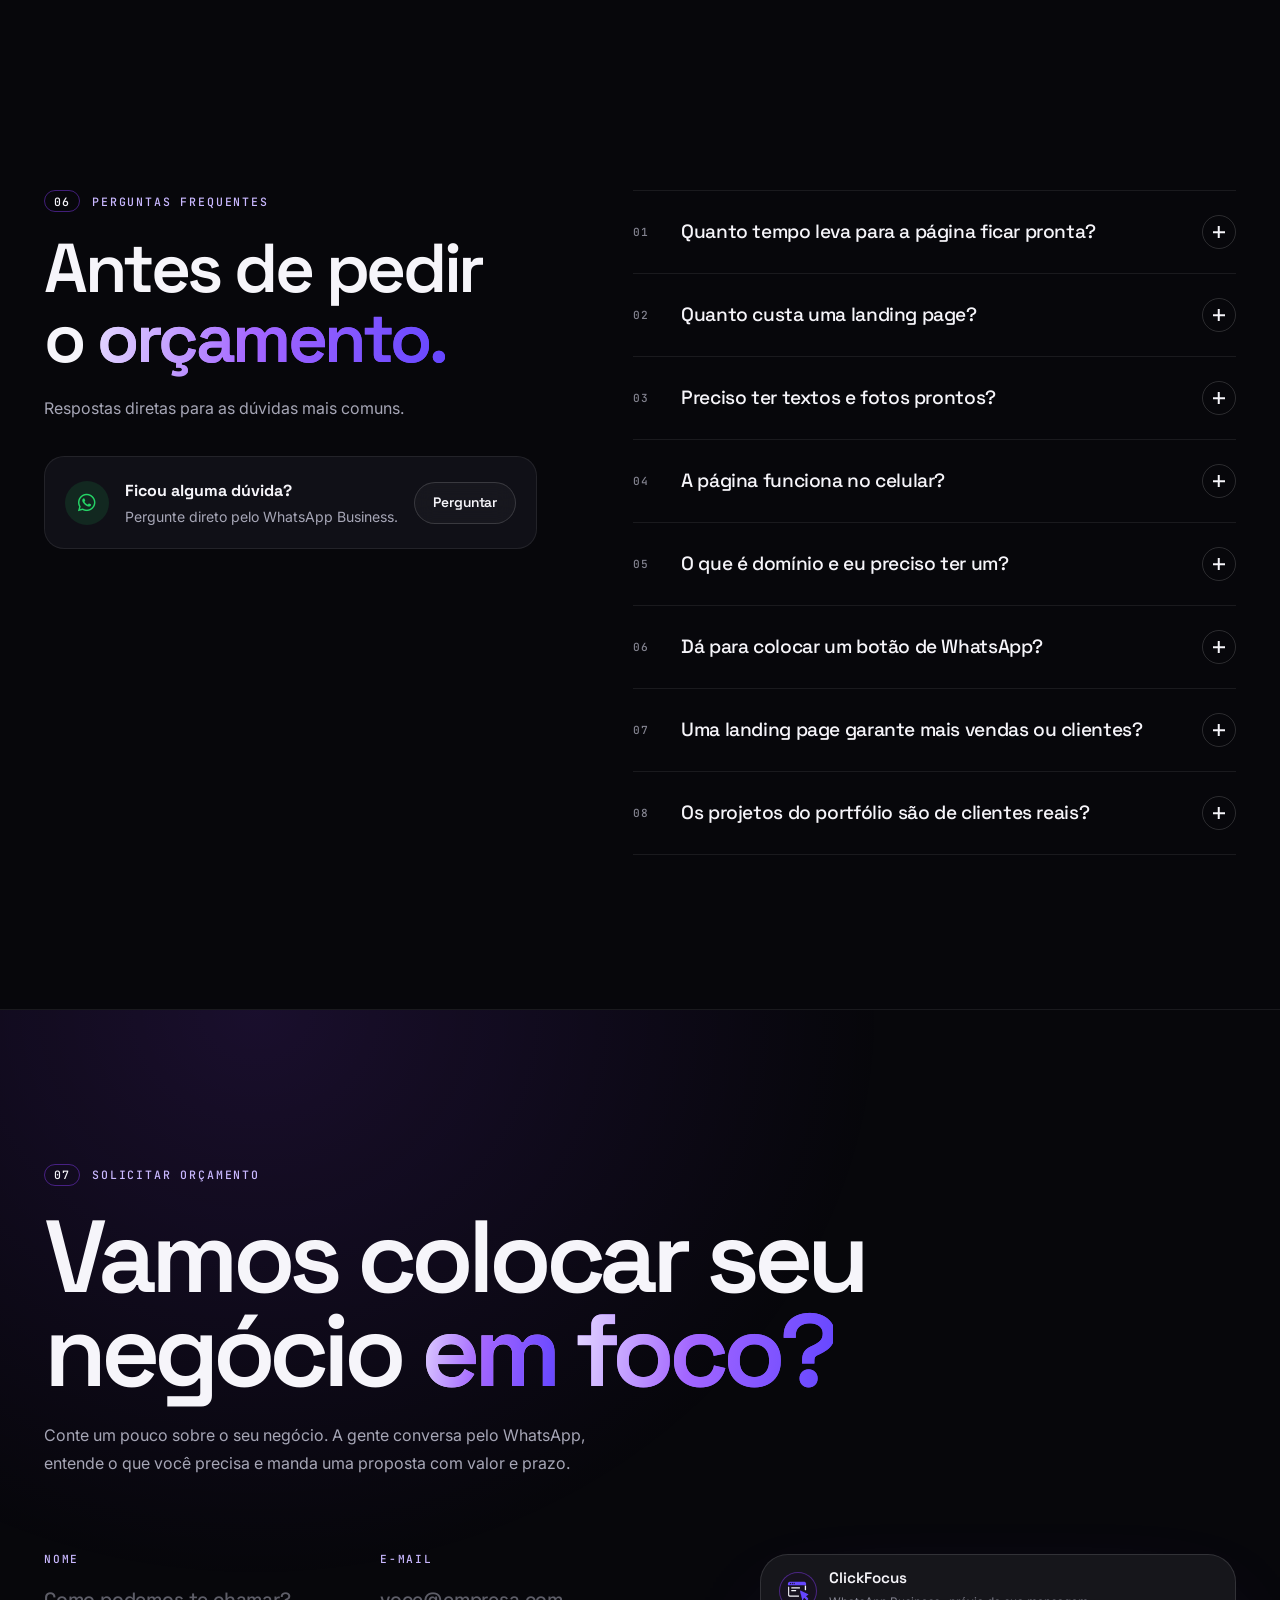
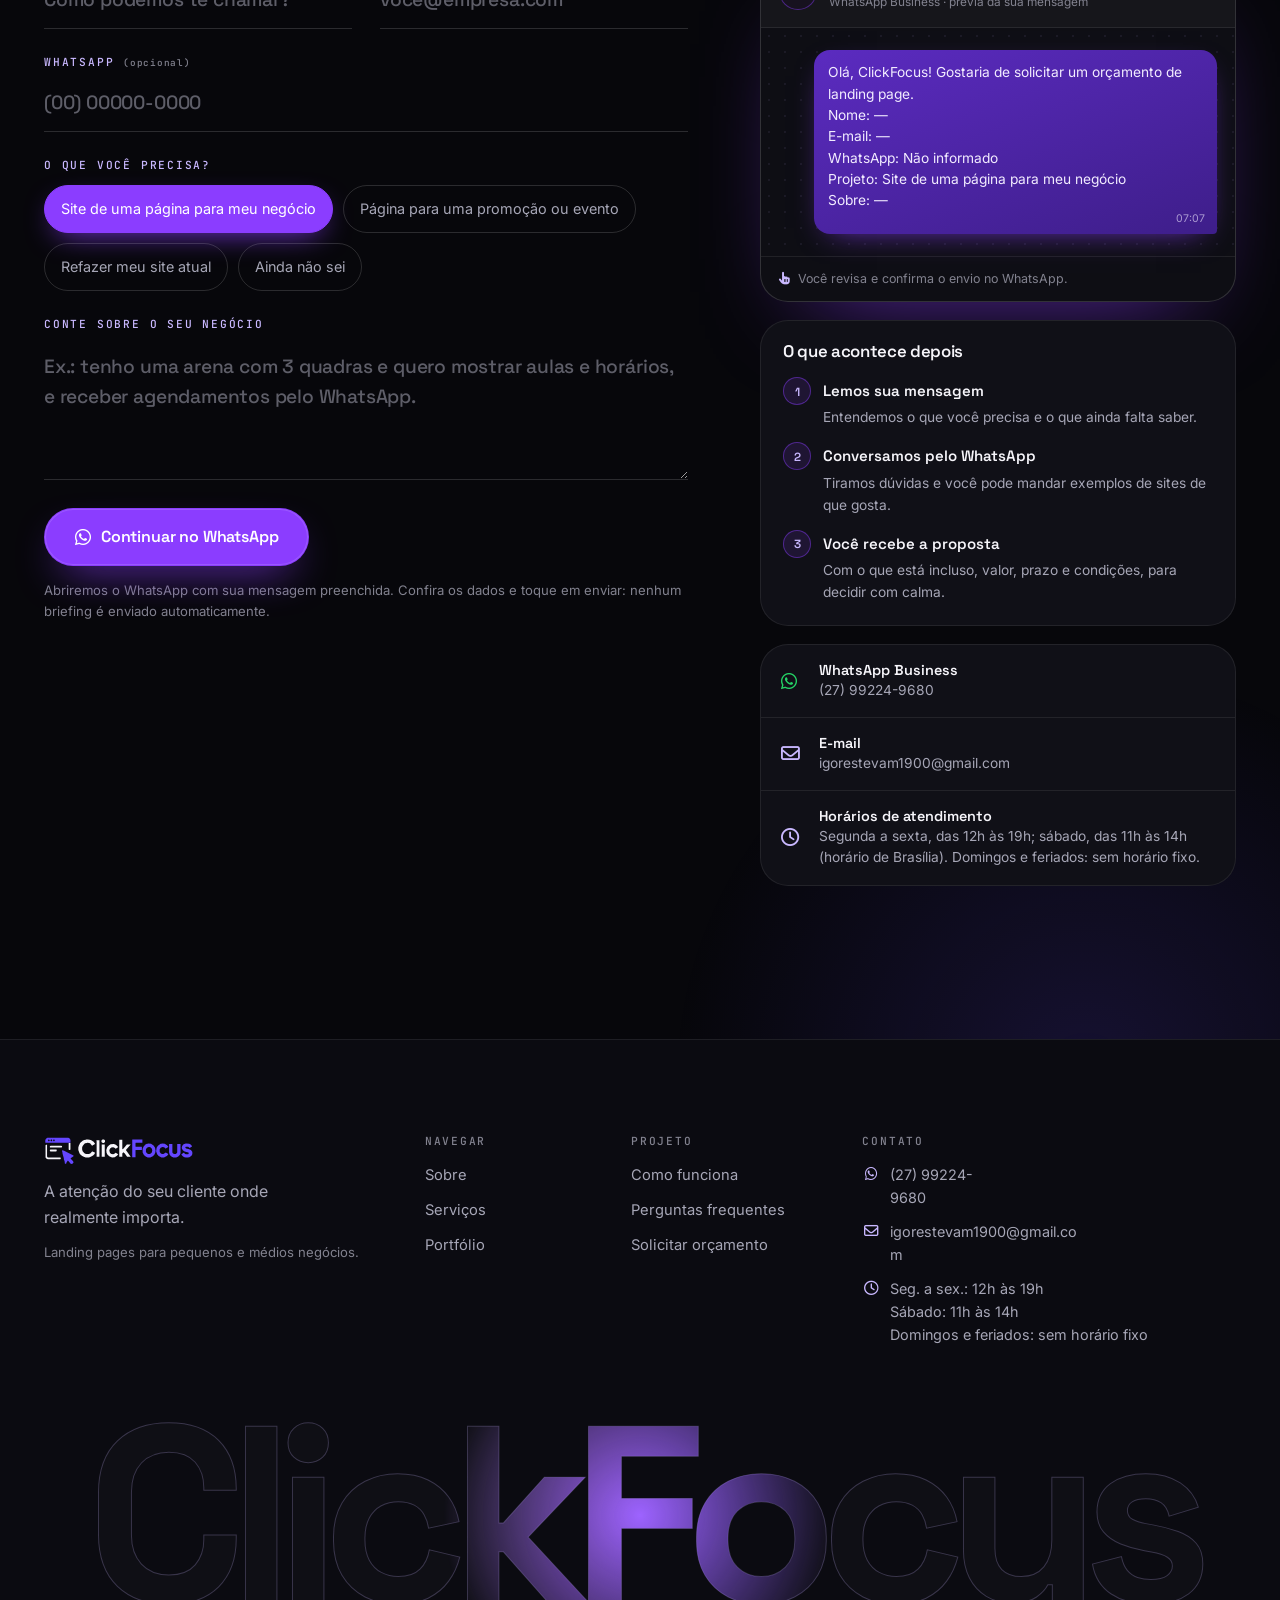
==== commit 55d07178: "feat: card de marcenaria com escolha entre Veio e Prumo - O card da Veio vira 'Veio & Prumo' e abre " ====
--- a/index.html
+++ b/index.html
@@ -12,7 +12,7 @@
 <link href="https://fonts.googleapis.com" rel="preconnect"/>
 <link crossorigin="" href="https://fonts.gstatic.com" rel="preconnect"/>
 <link href="https://cdnjs.cloudflare.com" rel="preconnect"/>
-<link href="https://fonts.googleapis.com/css2?family=Cormorant+Garamond:wght@500;600&amp;family=Inter:wght@400;500;600&amp;family=JetBrains+Mono:wght@400;500&amp;family=Manrope:wght@500;600&amp;family=Space+Grotesk:wght@400;500;600;700&amp;display=swap" rel="stylesheet"/>
+<link href="https://fonts.googleapis.com/css2?family=Cormorant+Garamond:wght@500;600&amp;family=Inter:wght@400;500;600&amp;family=JetBrains+Mono:wght@400;500&amp;family=Jost:wght@300;400&amp;family=Manrope:wght@500;600&amp;family=Space+Grotesk:wght@400;500;600;700&amp;display=swap" rel="stylesheet"/>
 <link href="https://cdnjs.cloudflare.com/ajax/libs/font-awesome/6.7.2/css/all.min.css" rel="stylesheet"/>
 <link href="assets/site.css?v=3" rel="stylesheet"/>
 <script>
@@ -310,8 +310,8 @@
 
       <article class="proj proj--veio">
         <div class="proj__media" data-open-project="veio">
-          <div class="browser"><div class="browser__bar"><span></span><span></span><span></span><em data-demo-host="veio">veio-marcenaria</em></div>
-            <div class="shot shot--veio">
+          <div class="browser"><div class="browser__bar"><span></span><span></span><span></span><em>2 modelos de marcenaria</em></div>
+            <div class="shot shot--veio shot--split">
               <div class="shot__nav"><b>Veio</b><span><i>Ambientes</i><i>Projetos</i><i>Orçamento</i></span></div>
               <div class="shot__hero">
                 <div class="shot__copy"><p class="shot__k">Marcenaria sob medida</p><p class="shot__h">Móveis sob medida, feitos para durar gerações.</p><span class="shot__cta">Pedir orçamento</span></div>
@@ -322,15 +322,14 @@
         </div>
         <div class="proj__info">
           <span class="proj__num">02 — 05</span>
-          <p class="proj__tag">Marcenaria sob medida</p>
-          <h3 class="proj__title">Veio Marcenaria</h3>
-          <p class="proj__desc">Visual elegante em tons de madeira, com ambientes atendidos, processo explicado passo a passo e um seletor que mostra como cada acabamento fica.</p>
-          <ul class="proj__chips"><li>Escolha de acabamento</li><li>Pedido de orçamento</li><li>Versão mobile</li></ul>
+          <p class="proj__tag">Marcenaria · 2 modelos</p>
+          <h3 class="proj__title">Veio &amp; Prumo</h3>
+          <p class="proj__desc">Duas propostas para marcenarias: a Veio, acolhedora em tons de madeira, e a Prumo, sofisticada em preto e dourado, com galeria de projetos e orçamento direto no WhatsApp.</p>
+          <ul class="proj__chips"><li>2 modelos para escolher</li><li>Galeria de projetos</li><li>Orçamento no WhatsApp</li></ul>
           <div class="proj__actions">
-            <button aria-haspopup="dialog" class="btn btn--solid" data-project="veio" type="button">Ver detalhes</button>
-            <a class="proj__live" data-demo-link="veio" hidden="" rel="noopener noreferrer" target="_blank">Visitar site <i aria-hidden="true" class="fa-solid fa-arrow-up-right-from-square"></i></a>
-          </div>
-          <p class="proj__note">Prévia ilustrativa do conceito.</p>
+            <button aria-haspopup="dialog" class="btn btn--solid" data-project="veio" type="button">Escolher modelo</button>
+          </div>
+          <p class="proj__note">Clique para ver os dois modelos.</p>
         </div>
       </article>
 
@@ -475,11 +474,14 @@
 </div>
 
 <div aria-hidden="true" aria-labelledby="project-title-veio" aria-modal="true" class="modal" id="project-veio" role="dialog">
-  <div class="modal__dialog">
+  <div class="modal__dialog modal__dialog--wide">
     <button aria-label="Fechar projeto" class="modal__close" type="button"><i aria-hidden="true" class="fa-solid fa-xmark"></i></button>
-    <div class="modal__grid">
-      <div class="modal__preview">
-        <div class="browser"><div class="browser__bar"><span></span><span></span><span></span></div>
+    <p class="proj__tag">Marcenaria e móveis planejados</p>
+    <h3 class="modal__title" id="project-title-veio">Escolha o modelo que quer ver</h3>
+    <p class="text chooser__intro">Dois estilos diferentes para o mesmo tipo de negócio. Os dois mostram os projetos, explicam os diferenciais e levam o cliente direto para o orçamento no WhatsApp.</p>
+    <div class="chooser">
+      <article class="choice choice--veio">
+        <div class="browser"><div class="browser__bar"><span></span><span></span><span></span><em data-demo-host="veio">veio-marcenaria</em></div>
           <div class="shot shot--veio">
             <div class="shot__nav"><b>Veio</b><span><i>Ambientes</i><i>Projetos</i><i>Orçamento</i></span></div>
             <div class="shot__hero">
@@ -488,37 +490,47 @@
             </div>
           </div>
         </div>
-        <p class="small">Representação ilustrativa. Visite o site demonstrativo para ver a página completa.</p>
-        <div class="swatches">
-          <span aria-label="Papel" class="swatch" role="img" style="background: #F5F0E8" title="Papel"></span>
-          <span aria-label="Carvalho" class="swatch" role="img" style="background: #C48D57" title="Carvalho"></span>
-          <span aria-label="Verde musgo" class="swatch" role="img" style="background: #6E7A57" title="Verde musgo"></span>
-          <span aria-label="Café" class="swatch" role="img" style="background: #2A1F17" title="Café"></span>
-        </div>
-        <p class="small">Paleta do conceito visual demonstrativo.</p>
-      </div>
-      <div class="modal__info">
-        <p class="proj__tag">Marcenaria sob medida</p>
-        <h3 class="modal__title" id="project-title-veio">Veio Marcenaria</h3>
-        <p class="text">Página elegante em tons de madeira para uma marcenaria fictícia que faz cozinhas, quartos, home office e painéis.</p>
-        <h4 class="modal__label">Objetivo do conceito</h4>
-        <p class="text">Passar confiança para quem vai investir em móveis planejados: mostrar o processo, os acabamentos e facilitar o pedido de orçamento.</p>
-        <h4 class="modal__label">Visual</h4>
-        <p class="text">Tons de madeira, verde musgo e café, com letras serifadas, ilustrações de móveis e textura de veio feita em código.</p>
-        <h4 class="modal__label">O que a demonstração tem</h4>
-        <ul class="deliverables">
-          <li><i aria-hidden="true" class="fa-solid fa-check"></i><span>Ambientes atendidos e processo em 5 etapas</span></li>
-          <li><i aria-hidden="true" class="fa-solid fa-check"></i><span>Seletor de acabamento que muda o móvel na hora</span></li>
-          <li><i aria-hidden="true" class="fa-solid fa-check"></i><span>Galeria de projetos ilustrativos</span></li>
-          <li><i aria-hidden="true" class="fa-solid fa-check"></i><span>Pedido de orçamento com mensagem pronta para o WhatsApp</span></li>
-          <li><i aria-hidden="true" class="fa-solid fa-check"></i><span>Versão mobile completa</span></li>
-        </ul>
-        <div class="modal__ctas">
-          <a class="btn btn--ghost" data-demo-link="veio" hidden="" rel="noopener noreferrer" target="_blank">Visitar site publicado ↗</a>
-          <a class="btn btn--primary" data-close-modal="" href="#contato">Quero algo assim</a>
-        </div>
-      </div>
-    </div>
+        <div class="choice__body">
+          <p class="choice__k">Modelo 1 · acolhedor</p>
+          <h4 class="choice__t">Veio Marcenaria</h4>
+          <p class="text">Tons de madeira, verde musgo e letras serifadas. Ideal para marcenaria de família que quer passar tradição e capricho.</p>
+          <ul class="deliverables">
+            <li><i aria-hidden="true" class="fa-solid fa-check"></i><span>Ambientes atendidos e processo em 5 etapas</span></li>
+            <li><i aria-hidden="true" class="fa-solid fa-check"></i><span>Seletor de acabamento que muda o móvel na hora</span></li>
+            <li><i aria-hidden="true" class="fa-solid fa-check"></i><span>Pedido de orçamento com mensagem pronta</span></li>
+          </ul>
+          <div class="swatches"><span class="swatch" style="background: #F5F0E8" title="Papel"></span><span class="swatch" style="background: #C48D57" title="Carvalho"></span><span class="swatch" style="background: #6E7A57" title="Verde musgo"></span><span class="swatch" style="background: #2A1F17" title="Café"></span></div>
+          <a class="btn btn--solid choice__btn" data-demo-link="veio" hidden="" rel="noopener noreferrer" target="_blank">Ver o site da Veio ↗</a>
+        </div>
+      </article>
+      <article class="choice choice--prumo">
+        <div class="browser"><div class="browser__bar"><span></span><span></span><span></span><em data-demo-host="prumo">prumo-planejados</em></div>
+          <div class="shot shot--prumo">
+            <div class="shot__nav"><b>Prumo</b><span><i>Projetos</i><i>Diferenciais</i><i>Orçamento</i></span></div>
+            <div class="shot__hero">
+              <div class="shot__copy"><p class="shot__k">Móveis planejados</p><p class="shot__h">Seu ambiente, <em>no milímetro.</em></p><span class="shot__cta">Orçamento no WhatsApp</span></div>
+              <div class="shot__mosaic"><i></i><i></i><i></i></div>
+            </div>
+          </div>
+        </div>
+        <div class="choice__body">
+          <p class="choice__k">Modelo 2 · sofisticado</p>
+          <h4 class="choice__t">Prumo Planejados</h4>
+          <p class="text">Preto, dourado e branco, com letras finas e fotos grandes. Ideal para móveis planejados de alto padrão.</p>
+          <ul class="deliverables">
+            <li><i aria-hidden="true" class="fa-solid fa-check"></i><span>Galeria de projetos com filtro por ambiente</span></li>
+            <li><i aria-hidden="true" class="fa-solid fa-check"></i><span>Diferenciais claros e comparação com móvel pronto</span></li>
+            <li><i aria-hidden="true" class="fa-solid fa-check"></i><span>Orçamento em 30 segundos direto no WhatsApp</span></li>
+          </ul>
+          <div class="swatches"><span class="swatch" style="background: #0C0C0C" title="Preto"></span><span class="swatch" style="background: #BE955C" title="Dourado"></span><span class="swatch" style="background: #F3F1EC" title="Off-white"></span><span class="swatch" style="background: #1FA855" title="WhatsApp"></span></div>
+          <a class="btn btn--solid choice__btn" data-demo-link="prumo" hidden="" rel="noopener noreferrer" target="_blank">Ver o site da Prumo ↗</a>
+        </div>
+      </article>
+    </div>
+    <div class="modal__ctas chooser__ctas">
+      <a class="btn btn--primary" data-close-modal="" href="#contato">Quero um site assim para a minha marcenaria</a>
+    </div>
+    <p class="small">Representações ilustrativas. Os dois negócios são fictícios.</p>
   </div>
 </div>
 
@@ -714,7 +726,7 @@
       <div class="faq__item rv"><button aria-controls="faq-panel-5" aria-expanded="false" class="faq__trigger" id="faq-trigger-5" type="button"><small>05</small><span>O que é domínio e eu preciso ter um?</span><i aria-hidden="true" class="faq__icon"></i></button><div aria-labelledby="faq-trigger-5" class="faq__panel" id="faq-panel-5" role="region"><div><p>Domínio é o endereço do site, como suaarena.com.br. Não é obrigatório para começar, mas passa mais confiança. O registro e a renovação são pagos à parte, e podemos ajudar a configurar se isso estiver no orçamento.</p></div></div></div>
       <div class="faq__item rv"><button aria-controls="faq-panel-6" aria-expanded="false" class="faq__trigger" id="faq-trigger-6" type="button"><small>06</small><span>Dá para colocar um botão de WhatsApp?</span><i aria-hidden="true" class="faq__icon"></i></button><div aria-labelledby="faq-trigger-6" class="faq__panel" id="faq-panel-6" role="region"><div><p>Sim. O botão abre uma conversa com o seu número, e a mensagem pode já ir escrita. Agendamento automático, sistemas de cadastro de clientes ou outras automações são avaliados e orçados à parte.</p></div></div></div>
       <div class="faq__item rv"><button aria-controls="faq-panel-7" aria-expanded="false" class="faq__trigger" id="faq-trigger-7" type="button"><small>07</small><span>Uma landing page garante mais vendas ou clientes?</span><i aria-hidden="true" class="faq__icon"></i></button><div aria-labelledby="faq-trigger-7" class="faq__panel" id="faq-panel-7" role="region"><div><p>Não. Uma boa página ajuda o cliente a entender o que você oferece e facilita o contato, mas o resultado também depende do seu serviço, do preço, da divulgação e de outros fatores. Não prometemos número de visitas, contatos ou vendas.</p></div></div></div>
-      <div class="faq__item rv"><button aria-controls="faq-panel-8" aria-expanded="false" class="faq__trigger" id="faq-trigger-8" type="button"><small>08</small><span>Os projetos do portfólio são de clientes reais?</span><i aria-hidden="true" class="faq__icon"></i></button><div aria-labelledby="faq-trigger-8" class="faq__panel" id="faq-panel-8" role="region"><div><p>Não. Solare Beach Tennis, Veio Marcenaria, Serena Estética, Black Crown Barber Studio e VOLT Training Club são negócios fictícios, criados para mostrar estilos diferentes de página. Não representam clientes atendidos, resultados ou depoimentos reais.</p></div></div></div>    </div>
+      <div class="faq__item rv"><button aria-controls="faq-panel-8" aria-expanded="false" class="faq__trigger" id="faq-trigger-8" type="button"><small>08</small><span>Os projetos do portfólio são de clientes reais?</span><i aria-hidden="true" class="faq__icon"></i></button><div aria-labelledby="faq-trigger-8" class="faq__panel" id="faq-panel-8" role="region"><div><p>Não. Solare Beach Tennis, Veio Marcenaria, Prumo Planejados, Serena Estética, Black Crown Barber Studio e VOLT Training Club são negócios fictícios, criados para mostrar estilos diferentes de página. Não representam clientes atendidos, resultados ou depoimentos reais.</p></div></div></div>    </div>
   </div>
 </section>
 
--- a/assets/site.css
+++ b/assets/site.css
@@ -984,3 +984,39 @@
   .manifesto .w { opacity: 1; }
   .ticker__track { animation: none; }
 }
+
+/* ---------- Marcenaria: escolha entre dois modelos ---------- */
+.modal__dialog--wide { max-width: 1080px; }
+.modal__dialog--wide > .proj__tag { color: var(--dim); }
+.modal__dialog--wide > .modal__title { margin-top: 8px; padding-right: 48px; }
+.chooser__intro { margin-top: 10px; max-width: 64ch; }
+.chooser { display: grid; gap: 20px; margin-top: 26px; }
+@media (min-width: 820px) { .chooser { grid-template-columns: 1fr 1fr; } }
+.choice { display: grid; align-content: start; gap: 18px; padding: 16px; border: 1px solid var(--line-2); border-radius: var(--r-md); background: rgba(255, 255, 255, .02); transition: border-color .3s, transform .5s var(--ease); }
+.choice:hover { border-color: var(--violet-line); transform: translateY(-3px); }
+.choice__body { display: grid; gap: 10px; padding: 0 4px 4px; }
+.choice__k { font: 500 .68rem/1 var(--f-mono); letter-spacing: .16em; text-transform: uppercase; color: var(--lilac); }
+.choice__t { font: 600 1.45rem/1.1 var(--f-display); letter-spacing: -.03em; }
+.choice .swatches { margin-top: 4px; }
+.choice .swatch { width: 28px; height: 28px; border-radius: 8px; }
+.choice__btn { justify-self: start; margin-top: 6px; }
+.chooser__ctas { margin-top: 22px; }
+
+.shot--prumo { background: #0C0C0C; color: #F3F1EC; font-family: 'Jost', var(--f-body); }
+.shot--prumo .shot__nav b { color: #BE955C; font-weight: 400; letter-spacing: .3em; }
+.shot--prumo .shot__hero { display: grid; grid-template-columns: 1.05fr 1fr; align-items: center; gap: 4cqw; padding: 1cqw 5cqw 0; }
+.shot--prumo .shot__k { color: #BE955C; }
+.shot--prumo .shot__h { font-size: 5.6cqw; font-weight: 300; line-height: 1; text-transform: uppercase; }
+.shot--prumo .shot__h em { font-style: normal; color: #BE955C; }
+.shot--prumo .shot__cta { border-radius: .4cqw; background: #1FA855; color: #fff; letter-spacing: .04em; }
+.shot__mosaic { display: grid; grid-template-columns: 1.2fr 1fr; grid-template-rows: 1fr 1fr; gap: 1cqw; aspect-ratio: .95; }
+.shot__mosaic i { border-radius: .4cqw; background: linear-gradient(160deg, #3A3A38, #151515); box-shadow: inset 0 0 0 1px rgba(190, 149, 92, .25); }
+.shot__mosaic i:first-child { grid-row: 1 / 3; background: linear-gradient(180deg, #2A2A28 0 58%, #6B4E2E 58% 62%, #1A1A1A 62%), #222; }
+.shot__mosaic i:nth-child(2) { background: repeating-linear-gradient(90deg, #8A6A44 0 .8cqw, #5A432A .8cqw 1.1cqw); }
+.shot__mosaic i:nth-child(3) { background: linear-gradient(135deg, #BE955C, #6B4E2E); }
+
+/* Card: metade Veio, metade Prumo */
+.shot--split { position: relative; }
+.shot--split::after { content: '2 modelos'; position: absolute; right: 3cqw; top: 9cqw; z-index: 3; padding: 1.2cqw 2.4cqw; border-radius: 999px; background: #0C0C0C; color: #BE955C; font: 600 1.7cqw/1 var(--f-body); letter-spacing: .14em; text-transform: uppercase; box-shadow: 0 0 0 .3cqw #BE955C; }
+.choice--veio .btn--solid { background: #C48D57; color: #2A1F17; }
+.choice--prumo .btn--solid { background: #BE955C; color: #0C0C0C; }
